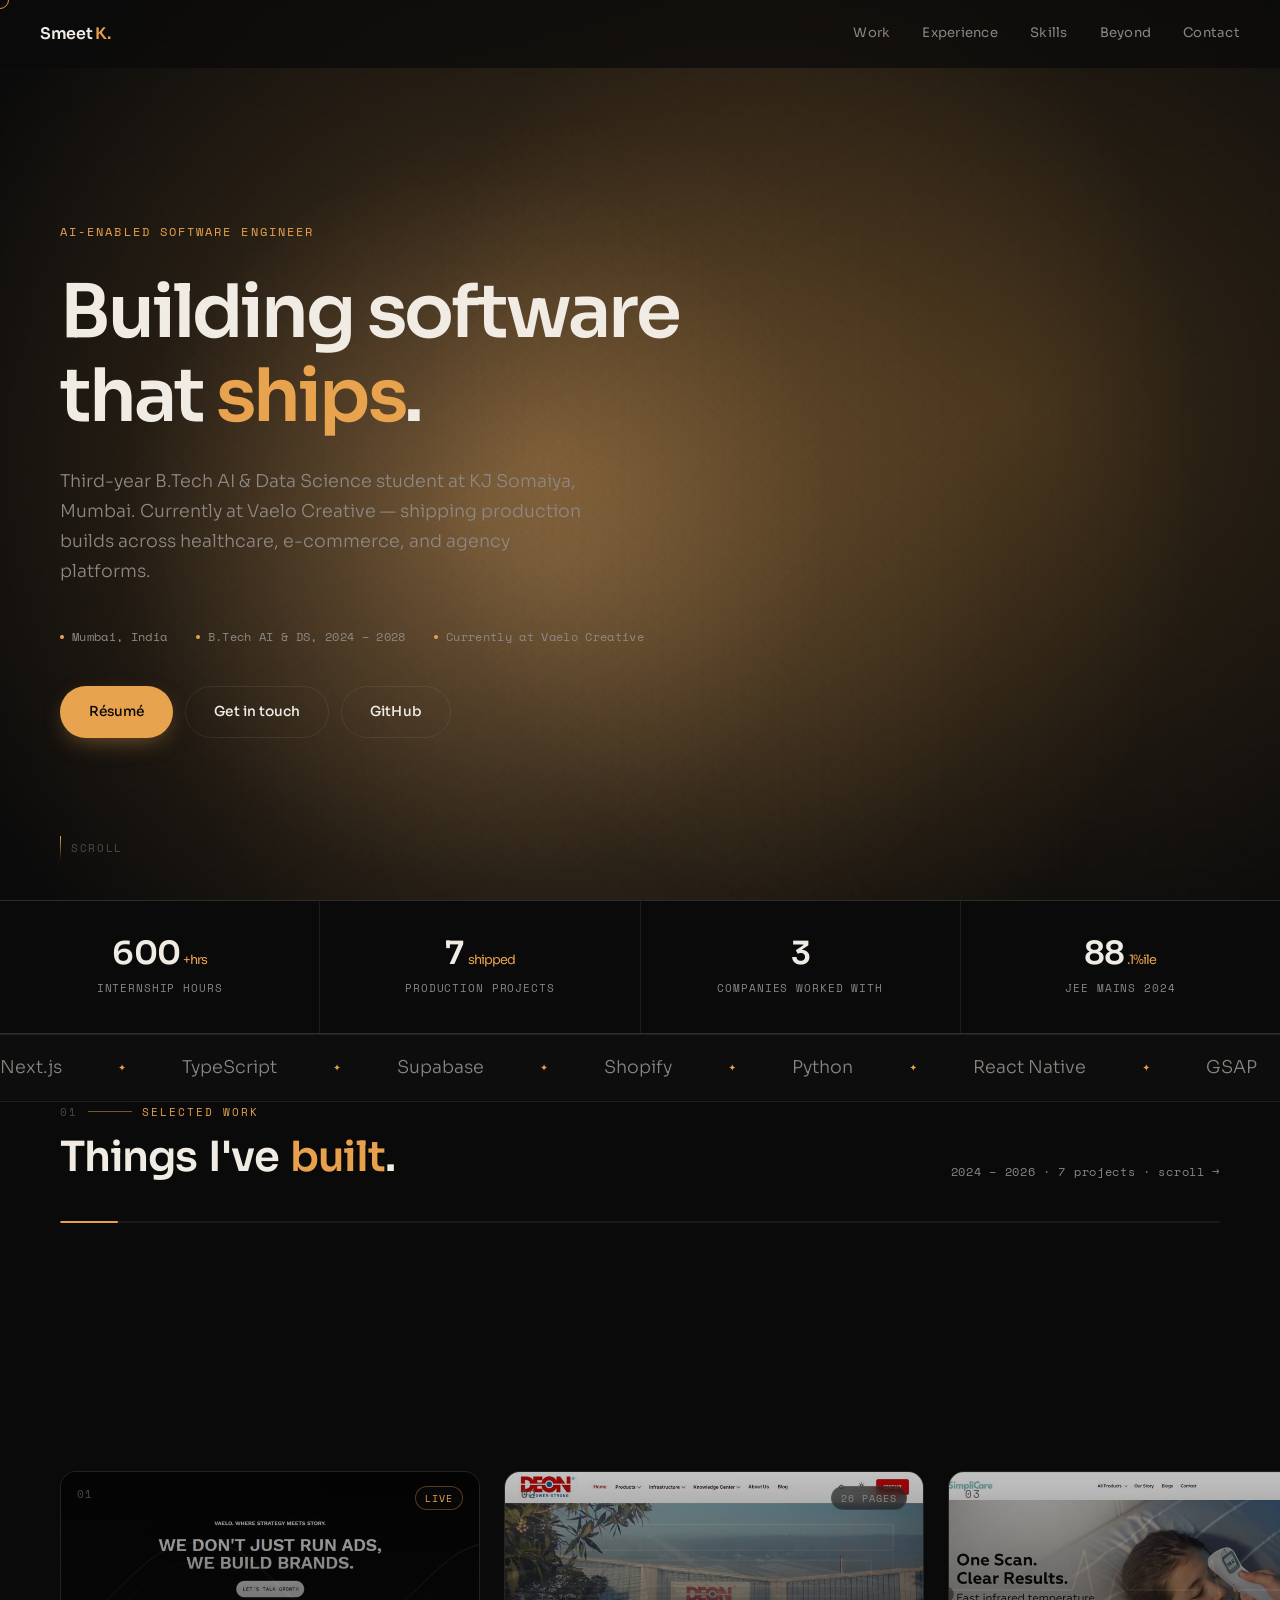
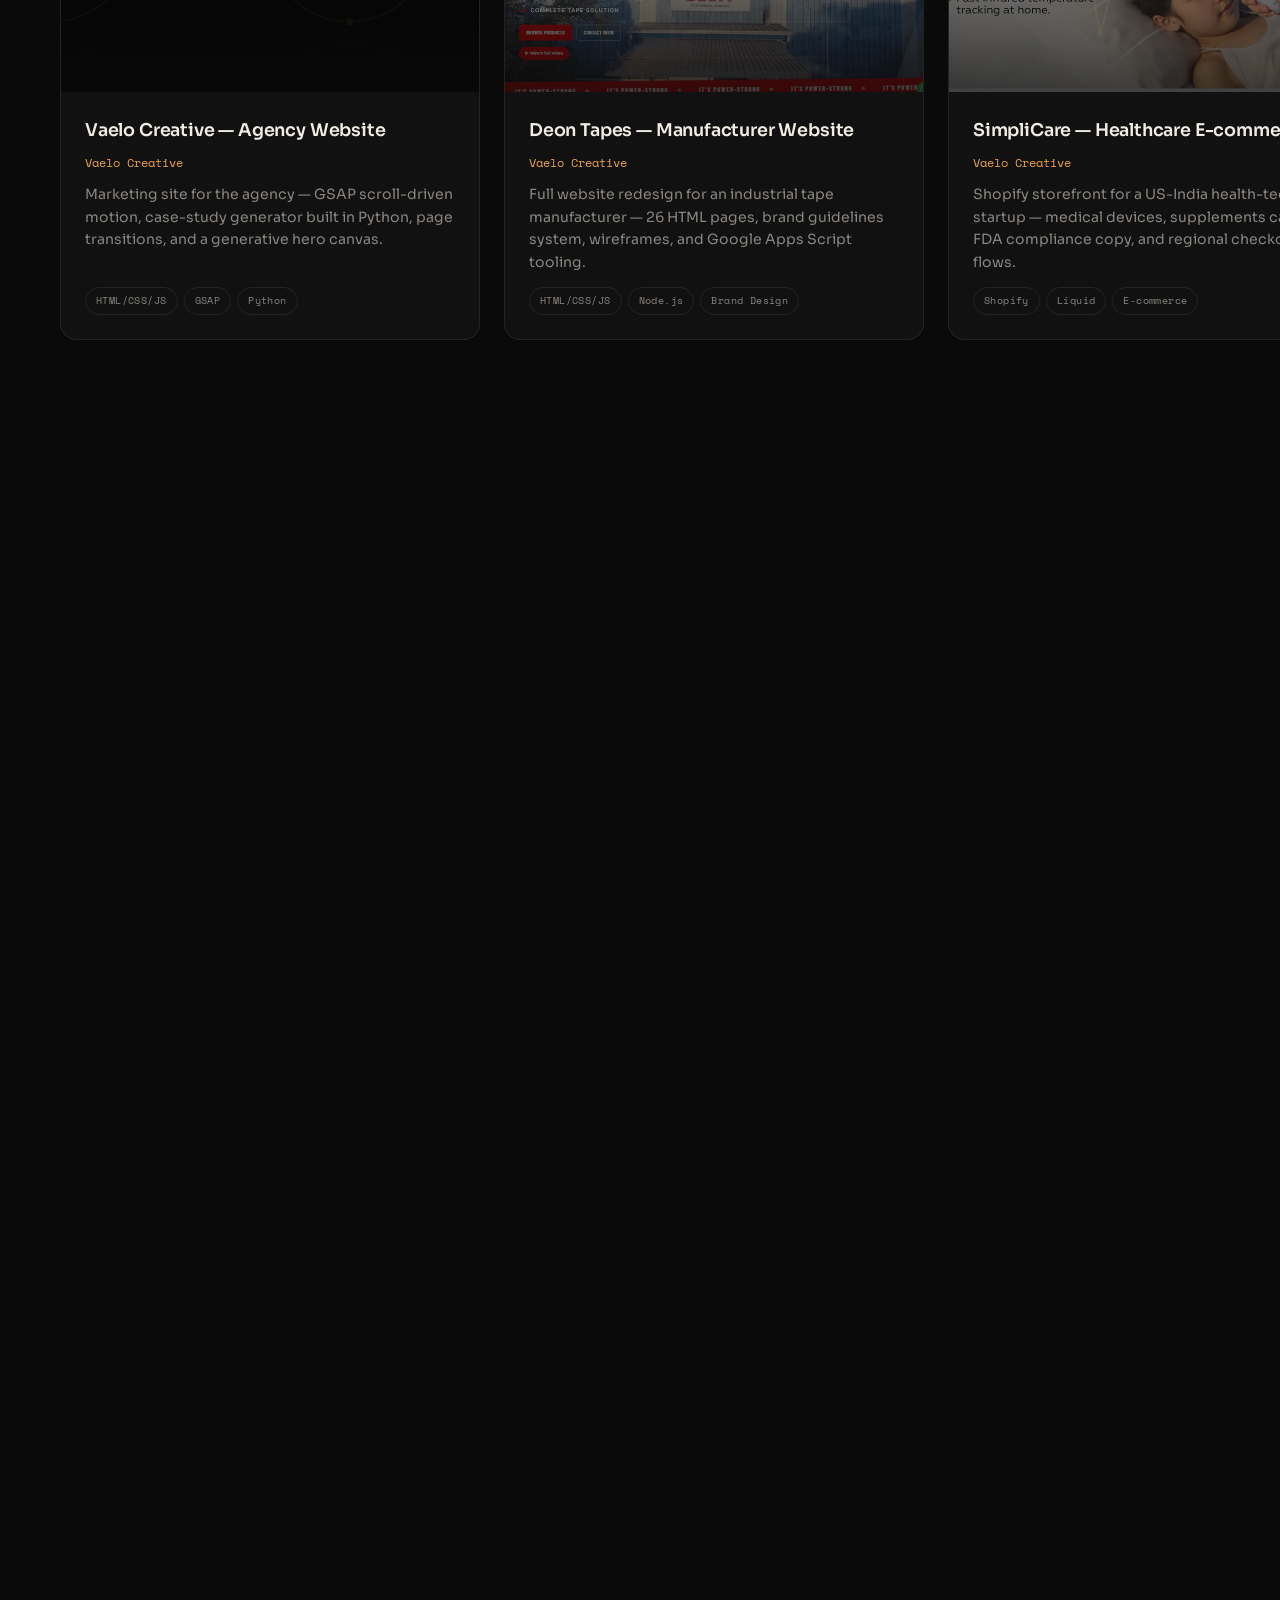
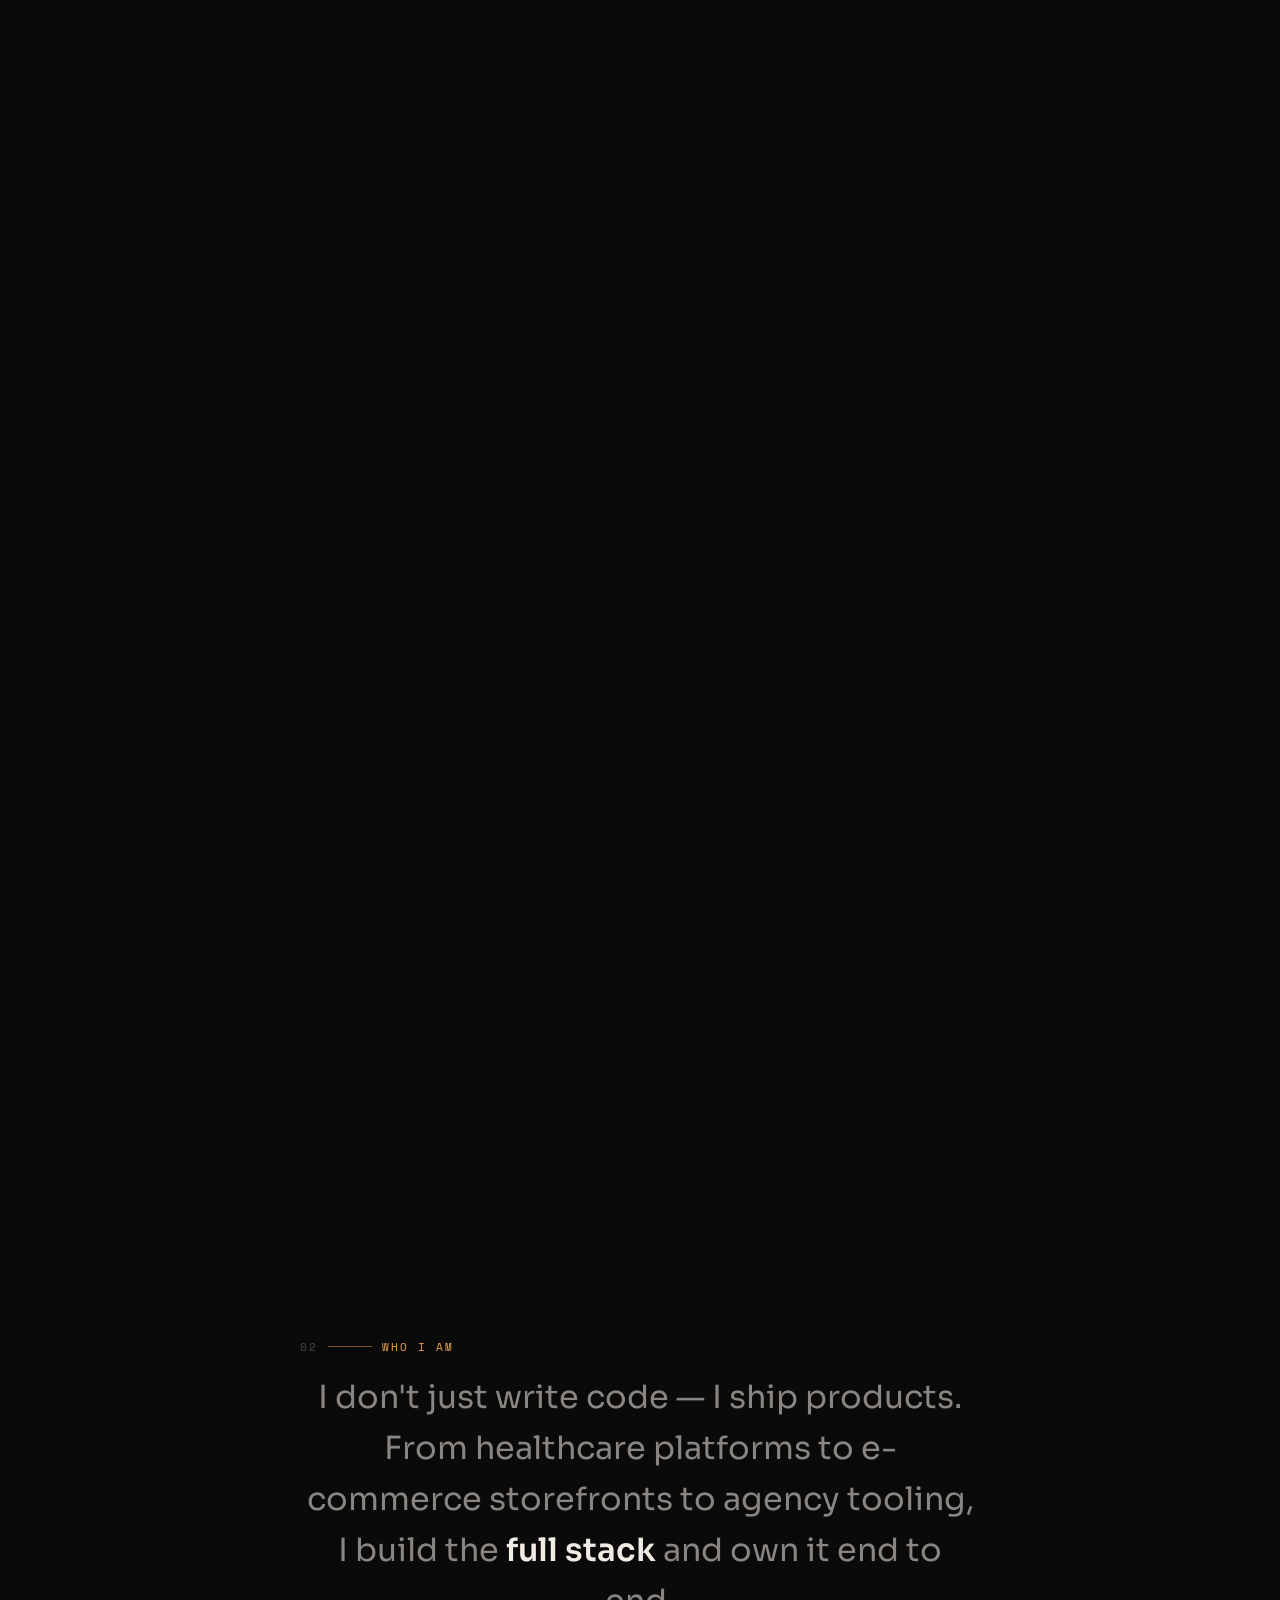
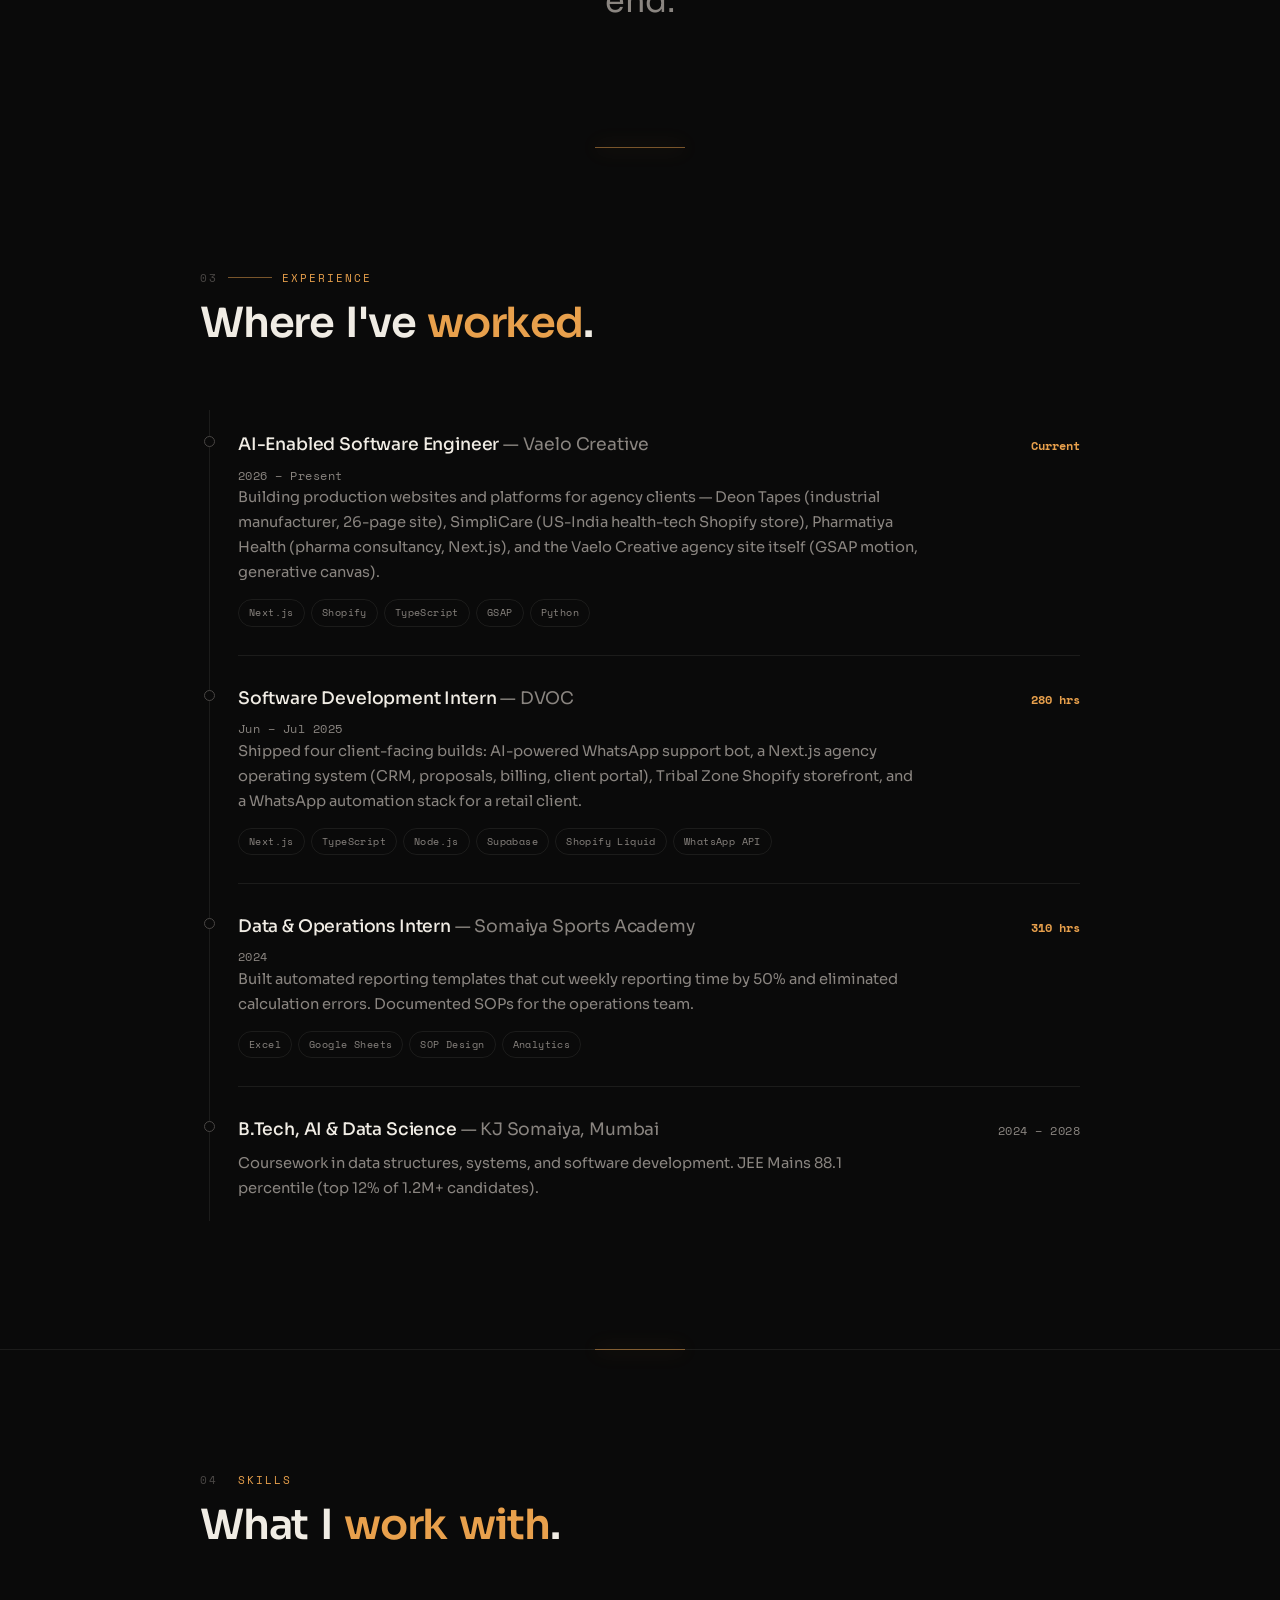
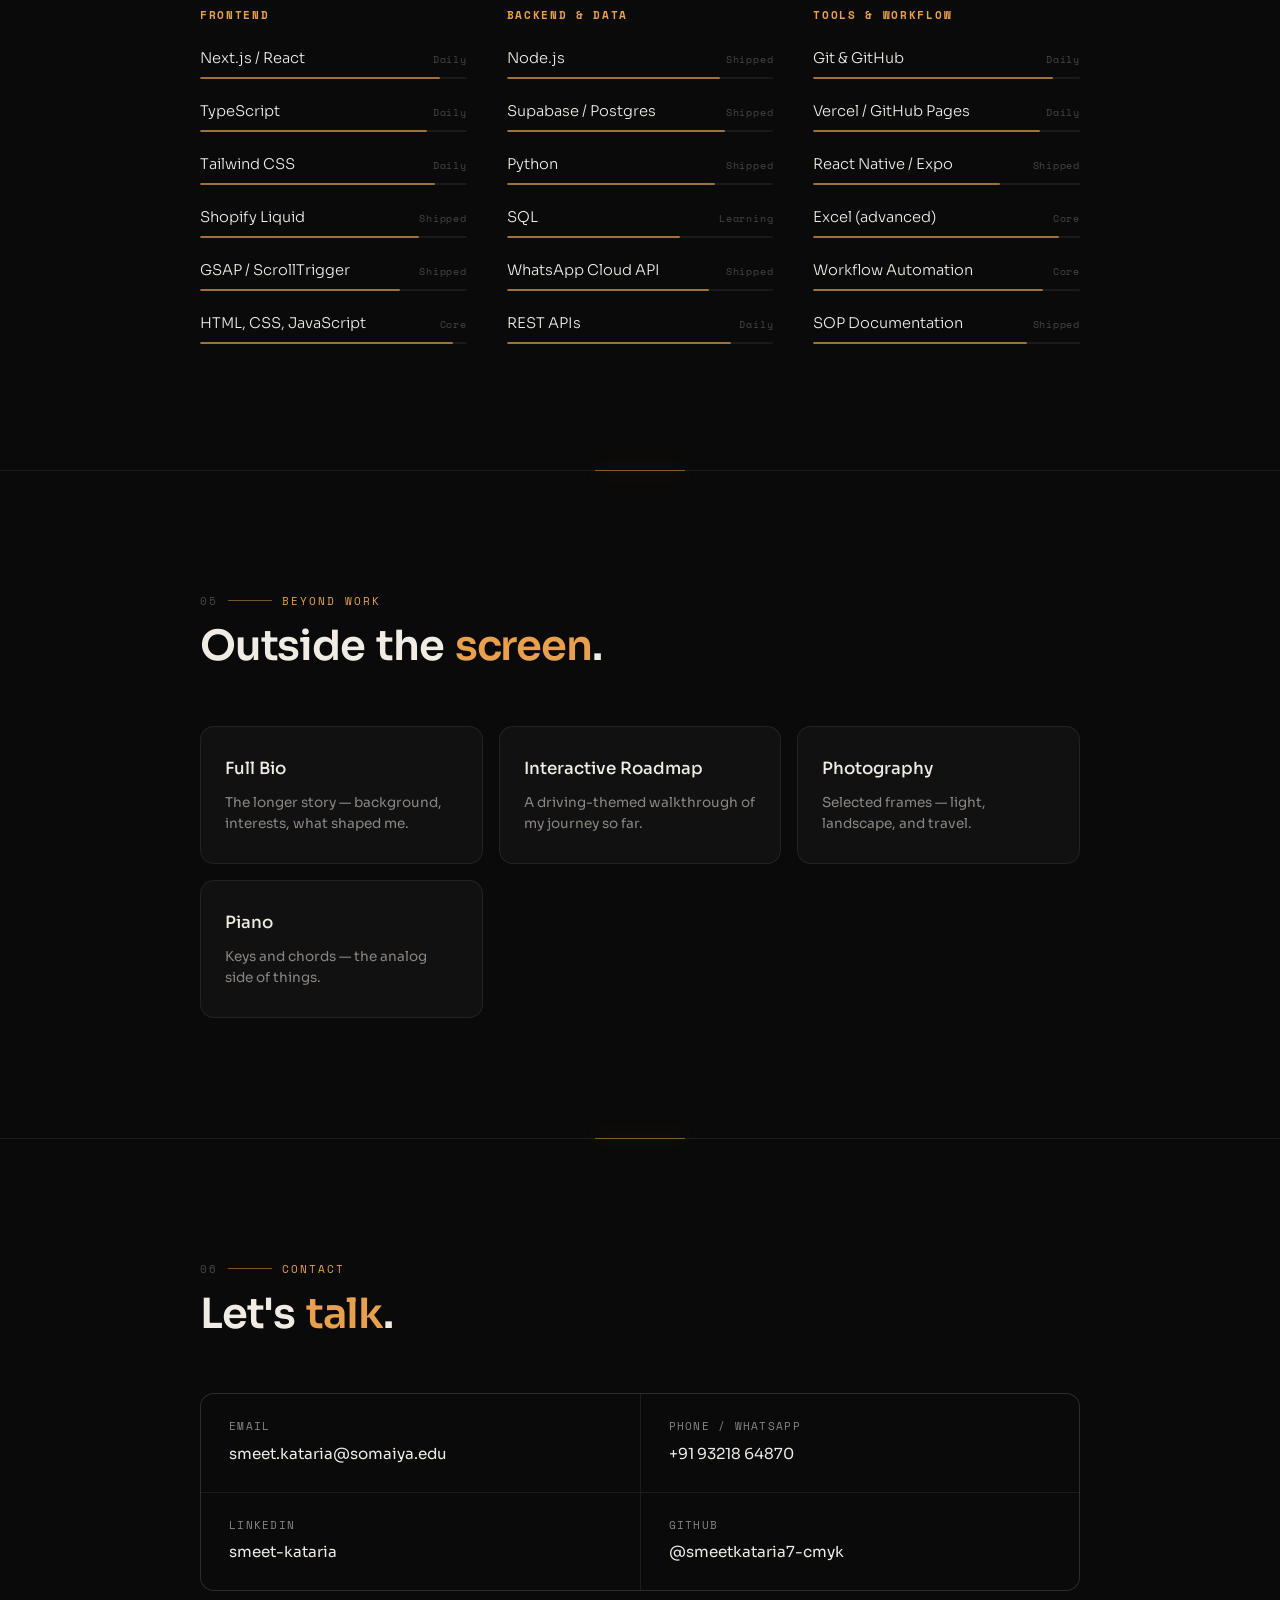
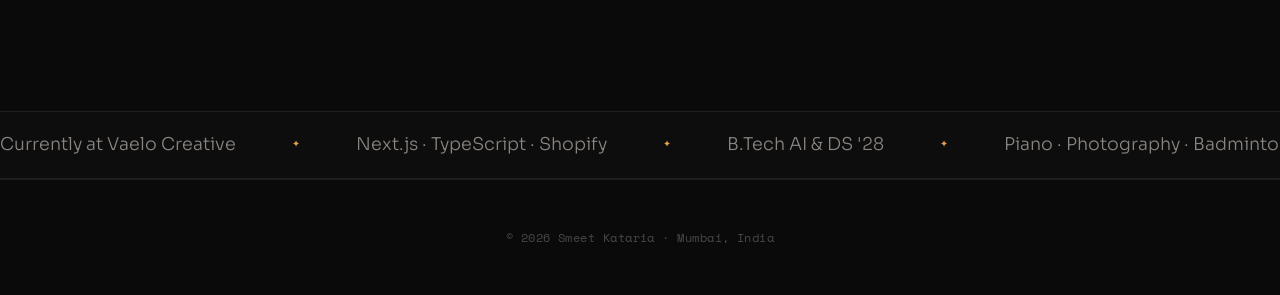
==== index.html @ 96d13332 "Shoot the live sites for the work rail, and fix the sticky pin and image loader Captures the five pr" ====
<!DOCTYPE html>
<html lang="en">
<head>
<meta charset="UTF-8">
<meta name="viewport" content="width=device-width, initial-scale=1.0">
<title>Smeet Kataria — AI-Enabled Software Engineer</title>
<meta name="description" content="Smeet Kataria — AI-Enabled Software Engineer at Vaelo Creative. Building production software across healthcare, e-commerce, and agency platforms.">
<meta name="theme-color" content="#0a0a0a">
<link rel="icon" type="image/svg+xml" href="data:image/svg+xml,<svg xmlns='http://www.w3.org/2000/svg' viewBox='0 0 100 100'><rect width='100' height='100' rx='20' fill='%230a0a0a'/><text x='50' y='66' font-size='52' font-family='system-ui' font-weight='600' fill='%23e8a04c' text-anchor='middle'>SK</text></svg>">
<link rel="preconnect" href="https://fonts.googleapis.com">
<link rel="preconnect" href="https://fonts.gstatic.com" crossorigin>
<link href="https://fonts.googleapis.com/css2?family=Sora:wght@300;400;500;600;700&family=Space+Mono:wght@400;700&display=swap" rel="stylesheet">
<style>
*,*::before,*::after{margin:0;padding:0;box-sizing:border-box;-webkit-font-smoothing:antialiased;}
:root{
  --bg:#0a0a0a;
  --surface:#111111;
  --surface-2:#1a1a1a;
  --ink:#f0ece4;
  --ink2:#8a8580;
  --ink3:#4a4745;
  --accent:#e8a04c;
  --accent-hover:#f0b060;
  --accent-glow:rgba(232,160,76,.15);
  --border:rgba(240,236,228,.08);
  --border-hover:rgba(240,236,228,.15);
  --spring:cubic-bezier(.22,.61,.36,1);
  --ease:cubic-bezier(.16,1,.3,1);
  --font:'Sora',system-ui,-apple-system,sans-serif;
  --mono:'Space Mono',monospace;
}
html{scroll-behavior:auto;}
/* overflow-x must be `clip`, never `hidden`: `hidden` forces overflow-y to
   `auto`, which makes body a scroll container and silently breaks the
   position:sticky pin the work rail depends on. `clip` trims the same
   overflow without creating that container. */
body{font-family:var(--font);color:var(--ink);background:var(--bg);font-weight:400;line-height:1.7;overflow-x:clip;}
::selection{background:rgba(232,160,76,.25);color:var(--ink);}

/* ── CURTAIN ── */
.curtain{position:fixed;inset:0;z-index:9999;background:var(--bg);display:flex;flex-direction:column;align-items:center;justify-content:center;gap:20px;transition:clip-path .7s var(--spring);}
.curtain.up{clip-path:inset(0 0 100% 0);}
.curtain-name{font-size:clamp(28px,6vw,56px);font-weight:600;letter-spacing:-.03em;color:var(--ink);}
.curtain-name span{color:var(--accent);}
.curtain-bar{width:200px;height:2px;background:var(--surface-2);border-radius:2px;overflow:hidden;position:relative;}
.curtain-bar i{position:absolute;left:0;top:0;height:100%;width:0;background:var(--accent);border-radius:2px;transition:width .1s linear;}
.curtain-num{font-family:var(--mono);font-size:12px;color:var(--ink2);letter-spacing:.1em;}

/* ── CURSOR ── */
.cursor{position:fixed;top:0;left:0;width:18px;height:18px;border:1.5px solid var(--accent);border-radius:50%;pointer-events:none;z-index:9000;transform:translate(-50%,-50%);transition:width .3s var(--spring),height .3s var(--spring),border-color .3s,background .3s;mix-blend-mode:difference;}
.cursor.big{width:52px;height:52px;background:rgba(232,160,76,.08);border-color:var(--accent-hover);}
@media(hover:none){.cursor{display:none;}}

/* ── GLOW ORB ── */
.orb{position:fixed;top:50%;left:50%;width:600px;height:600px;pointer-events:none;z-index:0;transform:translate(-50%,-50%);opacity:.4;}
.orb canvas{width:100%;height:100%;}

/* ── PROGRESS ── */
.progress{position:fixed;top:0;left:0;height:2px;background:var(--accent);z-index:8000;transform-origin:left;transform:scaleX(0);box-shadow:0 0 12px rgba(232,160,76,.5);pointer-events:none;}

/* ── NAV ── */
nav{position:fixed;top:0;left:0;right:0;z-index:7000;padding:20px 40px;display:flex;justify-content:space-between;align-items:center;background:rgba(10,10,10,.7);backdrop-filter:blur(20px);-webkit-backdrop-filter:blur(20px);border-bottom:1px solid transparent;transition:border-color .4s,padding .4s;}
body.scrolled nav{border-bottom-color:var(--border);padding:14px 40px;}
.nav-logo{font-weight:600;font-size:1rem;color:var(--ink);text-decoration:none;letter-spacing:-.02em;}
.nav-logo span{color:var(--accent);}
.nav-links{display:flex;gap:32px;}
.nav-links a{font-size:.82rem;color:var(--ink2);text-decoration:none;letter-spacing:.02em;transition:color .3s;position:relative;}
.nav-links a::after{content:'';position:absolute;left:0;right:0;bottom:-4px;height:1px;background:var(--accent);transform:scaleX(0);transition:transform .4s var(--spring);}
.nav-links a:hover,.nav-links a.active{color:var(--ink);}
.nav-links a:hover::after,.nav-links a.active::after{transform:scaleX(1);}
.burger{display:none;background:none;border:none;cursor:pointer;width:28px;height:20px;position:relative;}
.burger i{display:block;position:absolute;left:0;width:100%;height:1.5px;background:var(--ink);transition:all .3s var(--spring);}
.burger i:nth-child(1){top:0;}
.burger i:nth-child(2){top:9px;}
.burger i:nth-child(3){top:18px;}
body.menu .burger i:nth-child(1){top:9px;transform:rotate(45deg);}
body.menu .burger i:nth-child(2){opacity:0;}
body.menu .burger i:nth-child(3){top:9px;transform:rotate(-45deg);}
.mobile-menu{position:fixed;inset:0;z-index:6999;background:var(--bg);display:flex;flex-direction:column;align-items:center;justify-content:center;gap:32px;transform:translateY(-100%);transition:transform .5s var(--spring);pointer-events:none;}
body.menu .mobile-menu{transform:translateY(0);pointer-events:auto;}
.mobile-menu a{font-size:1.4rem;color:var(--ink);text-decoration:none;font-weight:500;}
@media(max-width:768px){
  .nav-links{display:none;}
  .burger{display:block;}
}

/* ── HERO ── */
.hero{min-height:100vh;display:flex;flex-direction:column;justify-content:center;padding:140px 60px 80px;position:relative;overflow:hidden;}
.hero-bg{position:absolute;inset:0;z-index:0;}
.hero-bg canvas{width:100%;height:100%;}
.hero-content{position:relative;z-index:2;max-width:900px;}
.hero-eyebrow{font-family:var(--mono);font-size:.72rem;color:var(--accent);letter-spacing:.18em;text-transform:uppercase;margin-bottom:28px;}
.hero h1{font-size:clamp(2.6rem,6.5vw,4.6rem);font-weight:600;line-height:1.05;letter-spacing:-.04em;margin-bottom:28px;}
.mask{display:block;overflow:hidden;line-height:1.15;}
.mask > i{display:block;font-style:normal;transform:translateY(108%);transition:transform 1s var(--spring);}
body.lit .mask > i{transform:none;}
.mask:nth-of-type(2) > i{transition-delay:.1s;}
.mask:nth-of-type(3) > i{transition-delay:.2s;}
.hero h1 em{font-style:normal;color:var(--accent);}
.hero-sub{font-size:1.1rem;color:var(--ink2);max-width:540px;margin-bottom:40px;font-weight:300;line-height:1.7;opacity:0;transform:translateY(20px);transition:all .8s var(--spring) .5s;}
body.lit .hero-sub{opacity:1;transform:none;}
.hero-meta{display:flex;flex-wrap:wrap;gap:12px 28px;font-family:var(--mono);font-size:.72rem;color:var(--ink2);letter-spacing:.03em;margin-bottom:40px;opacity:0;transform:translateY(20px);transition:all .8s var(--spring) .6s;}
body.lit .hero-meta{opacity:1;transform:none;}
.hero-meta span{display:inline-flex;align-items:center;gap:8px;}
.hero-meta span::before{content:'';width:4px;height:4px;border-radius:50%;background:var(--accent);}
.cta-row{display:flex;flex-wrap:wrap;gap:12px;opacity:0;transform:translateY(20px);transition:all .8s var(--spring) .7s;}
body.lit .cta-row{opacity:1;transform:none;}
.btn{display:inline-flex;align-items:center;gap:8px;padding:13px 28px;font-size:.86rem;font-weight:500;text-decoration:none;border-radius:100px;transition:all .4s var(--spring);border:1px solid transparent;letter-spacing:.005em;font-family:var(--font);}
.btn-primary{background:var(--accent);color:var(--bg);box-shadow:0 8px 24px -8px rgba(232,160,76,.5);}
.btn-primary:hover{background:var(--accent-hover);transform:translateY(-2px);box-shadow:0 12px 32px -8px rgba(232,160,76,.6);}
.btn-ghost{background:transparent;color:var(--ink);border-color:var(--border);}
.btn-ghost:hover{border-color:var(--border-hover);background:rgba(255,255,255,.03);transform:translateY(-2px);}
.scroll-cue{position:absolute;bottom:40px;left:60px;font-family:var(--mono);font-size:.7rem;color:var(--ink3);letter-spacing:.15em;text-transform:uppercase;display:flex;align-items:center;gap:10px;opacity:0;transition:opacity .8s .9s;}
body.lit .scroll-cue{opacity:1;}
.scroll-cue i{display:block;width:1px;height:24px;background:linear-gradient(180deg,var(--accent),transparent);animation:scrollPulse 1.6s ease-in-out infinite;}
@keyframes scrollPulse{0%,100%{opacity:.3;transform:scaleY(.6);}50%{opacity:1;transform:scaleY(1);}}
@media(max-width:768px){
  .hero{padding:120px 24px 60px;}
  .scroll-cue{left:24px;}
}

/* ── STRIP ── */
.strip{display:grid;grid-template-columns:repeat(4,1fr);gap:1px;background:var(--border);border-top:1px solid var(--border);border-bottom:1px solid var(--border);}
.strip > div{background:var(--bg);padding:36px 32px;text-align:center;}
.strip .n{font-size:2rem;font-weight:600;letter-spacing:-.03em;line-height:1;}
.strip .n em{font-style:normal;color:var(--accent);font-size:.8rem;font-weight:400;margin-left:3px;}
.strip .l{font-family:var(--mono);font-size:.68rem;color:var(--ink2);margin-top:10px;letter-spacing:.08em;text-transform:uppercase;}
@media(max-width:600px){.strip{grid-template-columns:repeat(2,1fr);}}

/* ── SECTION ── */
.sec{padding:120px 60px;position:relative;}
.sec-label{font-family:var(--mono);font-size:.7rem;color:var(--accent);letter-spacing:.18em;text-transform:uppercase;margin-bottom:14px;}
.sec-title{font-size:clamp(1.8rem,3.5vw,2.6rem);font-weight:600;letter-spacing:-.03em;margin-bottom:56px;line-height:1.1;}
.sec-title em{font-style:normal;color:var(--accent);}
@media(max-width:768px){.sec{padding:80px 24px;}}

/* ── MARQUEE ── */
.marquee{overflow:hidden;border-top:1px solid var(--border);border-bottom:1px solid var(--border);padding:18px 0;background:rgba(255,255,255,.01);}
.marquee-track{display:flex;gap:56px;white-space:nowrap;animation:marquee 30s linear infinite;font-size:1.1rem;color:var(--ink2);font-weight:300;}
.marquee-track span{display:inline-flex;align-items:center;gap:56px;flex-shrink:0;}
.marquee-track span::after{content:'✦';color:var(--accent);font-size:.6rem;}
@keyframes marquee{from{transform:translateX(0);}to{transform:translateX(-50%);}}
.marquee:hover .marquee-track{animation-play-state:paused;}

/* ── WORK RAIL ── */
.rail-head{display:flex;justify-content:space-between;align-items:flex-end;flex-wrap:wrap;gap:20px;padding:0 60px;margin-bottom:40px;}
.rail-head .lab{font-family:var(--mono);font-size:.72rem;color:var(--ink2);letter-spacing:.06em;}
.rail-head .lab a{color:var(--accent);text-decoration:none;}
.prog{height:2px;background:var(--surface-2);margin:0 60px 32px;border-radius:2px;overflow:hidden;}
.prog i{display:block;height:100%;width:5%;background:var(--accent);border-radius:2px;transition:width .15s;}
.rail-wrap{position:relative;}
.rail-stick{position:sticky;top:0;height:100vh;display:flex;align-items:center;overflow:hidden;}
.rail{display:flex;gap:24px;padding:0 60px;will-change:transform;}
.card{flex:0 0 420px;background:var(--surface);border:1px solid var(--border);border-radius:16px;overflow:hidden;text-decoration:none;color:inherit;transition:border-color .4s,transform .4s var(--spring);display:flex;flex-direction:column;}
.card:hover{border-color:var(--border-hover);transform:translateY(-4px);}
.card-img{height:220px;background:var(--surface-2);position:relative;overflow:hidden;display:flex;align-items:center;justify-content:center;}
.card-img .placeholder{font-family:var(--mono);font-size:.8rem;color:var(--ink3);letter-spacing:.1em;}
.card-body{padding:24px;flex:1;display:flex;flex-direction:column;}
.card-body h3{font-size:1.1rem;font-weight:600;margin-bottom:6px;letter-spacing:-.01em;}
.card-body .card-org{font-size:.78rem;color:var(--accent);font-family:var(--mono);margin-bottom:10px;}
.card-body p{font-size:.88rem;color:var(--ink2);line-height:1.6;flex:1;}
.card-tags{display:flex;flex-wrap:wrap;gap:6px;margin-top:14px;}
.tag{font-family:var(--mono);font-size:.64rem;padding:4px 10px;border:1px solid var(--border);border-radius:100px;color:var(--ink2);letter-spacing:.04em;transition:all .3s;}
.tag:hover{border-color:var(--accent);color:var(--accent);}
.tag.ongoing{border-color:rgba(232,160,76,.3);color:var(--accent);background:rgba(232,160,76,.06);}
@media(max-width:900px){
  .rail-stick{position:relative;height:auto;overflow-x:auto;-webkit-overflow-scrolling:touch;padding:20px 0;}
  .rail{padding:0 24px;}
  .card{flex:0 0 320px;}
  .rail-head,.prog{padding-left:24px;padding-right:24px;margin-left:0;margin-right:0;}
  .rail-wrap{height:auto!important;}
}

/* ── EXPERIENCE ── */
.entry{padding:28px 0;border-bottom:1px solid var(--border);transition:padding-left .4s var(--spring);}
.entry:last-child{border-bottom:none;}
.entry:hover{padding-left:10px;}
.entry-head{display:flex;justify-content:space-between;align-items:baseline;flex-wrap:wrap;gap:8px;margin-bottom:6px;}
.entry-title{font-size:1.08rem;font-weight:500;letter-spacing:-.01em;}
.entry-org{color:var(--ink2);font-weight:400;}
.entry-date{font-family:var(--mono);font-size:.72rem;color:var(--ink2);letter-spacing:.04em;}
.entry-hours{font-family:var(--mono);font-size:.72rem;color:var(--accent);font-weight:700;}
.entry-body{font-size:.92rem;color:var(--ink2);max-width:680px;line-height:1.7;}
.entry-tags{display:flex;flex-wrap:wrap;gap:6px;margin-top:14px;}

/* ── SKILLS ── */
.skills-grid{display:grid;grid-template-columns:repeat(auto-fit,minmax(200px,1fr));gap:40px;}
.skill-group h4{font-family:var(--mono);font-size:.7rem;color:var(--accent);margin-bottom:16px;letter-spacing:.15em;text-transform:uppercase;}
.skill-group ul{list-style:none;display:flex;flex-direction:column;gap:8px;}
.skill-group li{font-size:.92rem;color:var(--ink);font-weight:300;transition:color .3s,transform .3s var(--spring);padding:4px 0;}
.skill-group li:hover{color:var(--accent);transform:translateX(6px);}

/* ── BEYOND ── */
.beyond-grid{display:grid;grid-template-columns:repeat(auto-fit,minmax(240px,1fr));gap:16px;}
.beyond-card{padding:28px 24px;border:1px solid var(--border);border-radius:14px;background:var(--surface);text-decoration:none;color:inherit;transition:all .4s var(--spring);position:relative;overflow:hidden;}
.beyond-card::before{content:'';position:absolute;inset:0;background:radial-gradient(400px circle at var(--mx,50%) var(--my,0%),var(--accent-glow),transparent 50%);opacity:0;transition:opacity .4s;pointer-events:none;}
.beyond-card:hover{border-color:var(--border-hover);transform:translateY(-4px);box-shadow:0 20px 40px -16px rgba(0,0,0,.5);}
.beyond-card:hover::before{opacity:1;}
.beyond-card h4{font-size:1.05rem;font-weight:500;margin-bottom:8px;}
.beyond-card p{font-size:.85rem;color:var(--ink2);line-height:1.6;}

/* ── CONTACT ── */
.contact-grid{display:grid;grid-template-columns:repeat(2,1fr);gap:1px;background:var(--border);border:1px solid var(--border);border-radius:14px;overflow:hidden;}
@media(max-width:600px){.contact-grid{grid-template-columns:1fr;}}
.contact-grid a{background:var(--bg);padding:24px 28px;text-decoration:none;display:block;transition:background .4s;position:relative;}
.contact-grid a::after{content:'→';position:absolute;right:24px;top:50%;transform:translateY(-50%) translateX(-8px);opacity:0;color:var(--accent);transition:all .4s var(--spring);}
.contact-grid a:hover{background:var(--surface);}
.contact-grid a:hover::after{opacity:1;transform:translateY(-50%) translateX(0);}
.contact-l{font-family:var(--mono);font-size:.66rem;color:var(--ink2);margin-bottom:4px;letter-spacing:.12em;text-transform:uppercase;}
.contact-v{font-size:.95rem;color:var(--ink);font-weight:400;}

/* ── FOOTER ── */
footer{padding:48px 60px;text-align:center;font-family:var(--mono);font-size:.72rem;color:var(--ink3);border-top:1px solid var(--border);letter-spacing:.04em;}
@media(max-width:768px){footer{padding:40px 24px;}}

/* ── REVEAL ── */
[data-rev]{opacity:0;transform:translateY(28px);transition:opacity .9s var(--ease),transform .9s var(--spring);}
[data-rev].in{opacity:1;transform:none;}
[data-rev][data-stagger] > *{opacity:0;transform:translateY(22px);transition:opacity .7s var(--ease),transform .7s var(--spring);}
[data-rev][data-stagger] > *.in{opacity:1;transform:none;}

/* ── STATEMENT ── */
.statement{text-align:center;max-width:800px;margin:0 auto;}
.statement h2{font-size:clamp(1.4rem,2.8vw,2rem);font-weight:400;line-height:1.6;color:var(--ink2);}
.statement h2 .em{color:var(--ink);font-weight:600;}
.statement .w{transition:color .5s,opacity .5s;opacity:.35;}
.statement .w.on{opacity:1;color:var(--ink);}

/* ── SCROLLBAR ── */
::-webkit-scrollbar{width:8px;}
::-webkit-scrollbar-track{background:var(--bg);}
::-webkit-scrollbar-thumb{background:rgba(232,160,76,.25);border-radius:100px;border:2px solid var(--bg);}
::-webkit-scrollbar-thumb:hover{background:rgba(232,160,76,.45);}

/* ── REDUCED MOTION ── */
@media(prefers-reduced-motion:reduce){
  *{transition-duration:.01ms!important;animation-duration:.01ms!important;animation-iteration-count:1!important;}
  .curtain{display:none;}
  [data-rev]{opacity:1!important;transform:none!important;}
  .mask > i{transform:none!important;}
}

/* ── CONTAINER ── */
.container{max-width:880px;margin:0 auto;}

/* ── GRAIN ── */
.grain{position:fixed;inset:0;pointer-events:none;z-index:5000;opacity:.22;mix-blend-mode:overlay;
  background-image:url("data:image/svg+xml,%3Csvg xmlns='http://www.w3.org/2000/svg' width='200' height='200'%3E%3Cfilter id='n'%3E%3CfeTurbulence baseFrequency='.85' numOctaves='3' type='fractalNoise'/%3E%3CfeColorMatrix type='saturate' values='0'/%3E%3C/filter%3E%3Crect width='200' height='200' filter='url(%23n)' opacity='.55'/%3E%3C/svg%3E");}

/* ── CARD ARTWORK ──
   A screenshot sits on top of the generated artwork when one exists. If the
   file is missing the img removes itself and the SVG below is what shows, so
   the rail never has a broken tile. */
.card-img{background:linear-gradient(160deg,var(--surface-2),var(--surface));}
.card-shot{position:absolute;inset:0;width:100%;height:100%;object-fit:cover;object-position:top center;
  z-index:1;opacity:0;transition:opacity .7s var(--ease),transform .8s var(--ease);}
.card-shot.ready{opacity:.88;}
.card:hover .card-shot.ready{opacity:1;transform:scale(1.05);}
.card-img::after{content:'';position:absolute;inset:0;z-index:1;pointer-events:none;
  background:linear-gradient(180deg,rgba(10,10,10,.15),rgba(10,10,10,.75));opacity:0;transition:opacity .5s;}
.card-img.has-shot::after{opacity:1;}
.card-art{position:absolute;inset:0;width:100%;height:100%;}
.card-art *{vector-effect:non-scaling-stroke;}
.card:hover .card-art{transform:scale(1.04);}
.card-art{transition:transform .8s var(--ease);}
.card-index{position:absolute;top:14px;left:16px;font-family:var(--mono);font-size:.66rem;color:var(--ink3);letter-spacing:.12em;z-index:2;}
.card-live{position:absolute;top:14px;right:16px;font-family:var(--mono);font-size:.6rem;letter-spacing:.1em;text-transform:uppercase;
  padding:3px 9px;border-radius:100px;border:1px solid var(--border);color:var(--ink2);background:rgba(10,10,10,.6);backdrop-filter:blur(6px);z-index:2;}
.card-live.on{color:var(--accent);border-color:rgba(232,160,76,.35);}
.draw{stroke-dasharray:var(--len,1000);stroke-dashoffset:var(--len,1000);transition:stroke-dashoffset 1.6s var(--ease);}
.card.seen .draw{stroke-dashoffset:0;}
.pop{opacity:0;transform:scale(.4);transform-origin:center;transition:opacity .6s var(--ease),transform .6s var(--spring);transition-delay:calc(var(--d,0)*60ms);}
.card.seen .pop{opacity:1;transform:scale(1);}

/* card 3D tilt */
.card{transform-style:preserve-3d;will-change:transform;}

/* ── TIMELINE ── */
.timeline{position:relative;padding-left:38px;}
.timeline::before{content:'';position:absolute;left:9px;top:8px;bottom:8px;width:1px;background:var(--border);}
.timeline-fill{position:absolute;left:9px;top:8px;width:1px;background:linear-gradient(180deg,var(--accent),rgba(232,160,76,.2));height:0;transition:height .2s linear;}
.entry{position:relative;}
.entry::before{content:'';position:absolute;left:-34px;top:34px;width:11px;height:11px;border-radius:50%;
  background:var(--bg);border:1.5px solid var(--ink3);transition:all .5s var(--spring);z-index:1;}
.entry.lit::before{border-color:var(--accent);background:var(--accent);box-shadow:0 0 0 5px rgba(232,160,76,.12);}
.entry:hover{padding-left:10px;}
@media(max-width:600px){.timeline{padding-left:26px;}.timeline::before,.timeline-fill{left:5px;}.entry::before{left:-26px;width:9px;height:9px;}}

/* ── SKILL METERS ── */
.skill-group li{display:flex;flex-direction:column;gap:6px;padding:6px 0;}
.skill-group li:hover{transform:none;color:var(--ink);}
.skill-row{display:flex;justify-content:space-between;align-items:baseline;gap:10px;}
.skill-name{transition:color .3s;}
.skill-group li:hover .skill-name{color:var(--accent);}
.skill-lvl{font-family:var(--mono);font-size:.6rem;color:var(--ink3);letter-spacing:.08em;}
.meter{height:2px;background:var(--surface-2);border-radius:2px;overflow:hidden;}
.meter i{display:block;height:100%;width:0;background:var(--accent);border-radius:2px;
  transition:width 1.1s var(--ease);transition-delay:calc(var(--d,0)*70ms);opacity:.65;}
.skill-group li:hover .meter i{opacity:1;}

/* ── BACK TO TOP ── */
.totop{position:fixed;right:28px;bottom:28px;z-index:6000;width:46px;height:46px;border-radius:50%;
  background:rgba(17,17,17,.85);backdrop-filter:blur(12px);border:1px solid var(--border);color:var(--ink2);
  display:flex;align-items:center;justify-content:center;cursor:pointer;font-size:1rem;
  opacity:0;transform:translateY(14px) scale(.85);pointer-events:none;transition:all .45s var(--spring);}
.totop.on{opacity:1;transform:none;pointer-events:auto;}
.totop:hover{color:var(--accent);border-color:rgba(232,160,76,.4);transform:translateY(-2px);}
.totop svg{width:16px;height:16px;}
.totop circle{fill:none;stroke:var(--accent);stroke-width:2;opacity:.9;
  transform:rotate(-90deg);transform-origin:center;transition:stroke-dashoffset .12s linear;}
@media(max-width:600px){.totop{right:16px;bottom:16px;}}

/* ── SWIPE HINT ── */
.swipe-hint{display:none;font-family:var(--mono);font-size:.66rem;color:var(--ink3);letter-spacing:.1em;
  text-transform:uppercase;padding:0 24px 12px;}
@media(max-width:900px){.swipe-hint{display:block;}}

/* ── CURSOR LABEL ── */
.cursor::after{content:attr(data-label);position:absolute;top:50%;left:50%;transform:translate(-50%,-50%);
  font-family:var(--mono);font-size:8px;letter-spacing:.08em;color:var(--bg);text-transform:uppercase;
  opacity:0;transition:opacity .25s;white-space:nowrap;}
.cursor.label{background:var(--accent);border-color:var(--accent);mix-blend-mode:normal;}
.cursor.label::after{opacity:1;}

/* ── SPLIT TITLE ── characters rise per-letter ── */
.split{display:inline-block;overflow:hidden;vertical-align:bottom;}
.split > b{display:inline-block;font-weight:inherit;transform:translateY(110%);
  transition:transform .85s var(--spring);transition-delay:calc(var(--i,0)*28ms);}
.split.on > b{transform:none;}
.split > b.sp{width:.28em;}

/* ── HERO GRID ── faint perspective floor that drifts ── */
.hero-grid{position:absolute;inset:0;z-index:1;pointer-events:none;overflow:hidden;
  mask-image:linear-gradient(180deg,transparent 45%,#000 100%);
  -webkit-mask-image:linear-gradient(180deg,transparent 45%,#000 100%);}
.hero-grid i{position:absolute;left:-50%;right:-50%;bottom:-40%;height:120%;
  background-image:linear-gradient(rgba(232,160,76,.16) 1px,transparent 1px),
                   linear-gradient(90deg,rgba(232,160,76,.16) 1px,transparent 1px);
  background-size:64px 64px;
  transform:perspective(340px) rotateX(68deg);
  transform-origin:bottom center;
  animation:gridDrift 14s linear infinite;}
@keyframes gridDrift{from{background-position:0 0;}to{background-position:0 64px;}}

/* ── PARALLAX ── */
[data-par]{will-change:transform;transform:translateY(var(--py,0));}

/* ── SECTION COUNTER ── */
.sec-label{display:flex;align-items:center;gap:10px;}
.sec-num{font-variant-numeric:tabular-nums;color:var(--ink3);}
.sec-label .bar{flex:0 0 auto;width:0;height:1px;background:var(--accent);opacity:.5;
  transition:width .9s var(--ease) .2s;}
.sec-label.on .bar{width:44px;}

/* ── TAG CASCADE ── */
.card.seen .card-tags .tag{animation:tagIn .5s var(--spring) backwards;}
.card-tags .tag:nth-child(1){animation-delay:.30s;}
.card-tags .tag:nth-child(2){animation-delay:.38s;}
.card-tags .tag:nth-child(3){animation-delay:.46s;}
.card-tags .tag:nth-child(4){animation-delay:.54s;}
@keyframes tagIn{from{opacity:0;transform:translateY(8px) scale(.9);}to{opacity:1;transform:none;}}

/* ── LINK UNDERLINE SWEEP ── */
.contact-grid a .contact-v{position:relative;display:inline-block;}
.contact-grid a .contact-v::after{content:'';position:absolute;left:0;right:0;bottom:-3px;height:1px;
  background:var(--accent);transform:scaleX(0);transform-origin:right;transition:transform .5s var(--spring);}
.contact-grid a:hover .contact-v::after{transform:scaleX(1);transform-origin:left;}

/* ── STAT HOVER ── */
.strip > div{transition:background .4s var(--ease);cursor:default;}
.strip > div:hover{background:var(--surface);}
.strip .n{transition:transform .5s var(--spring);}
.strip > div:hover .n{transform:translateY(-3px);}

/* ── NAV ENTRANCE ── */
.nav-links a{opacity:0;transform:translateY(-8px);transition:opacity .5s var(--ease),transform .5s var(--spring),color .3s;}
body.lit .nav-links a{opacity:1;transform:none;}
.nav-links a:nth-child(1){transition-delay:.5s;}
.nav-links a:nth-child(2){transition-delay:.56s;}
.nav-links a:nth-child(3){transition-delay:.62s;}
.nav-links a:nth-child(4){transition-delay:.68s;}
.nav-links a:nth-child(5){transition-delay:.74s;}

/* ── SECTION EDGE GLOW ── */
.sec::before{content:'';position:absolute;top:-1px;left:50%;transform:translateX(-50%);width:90px;height:1px;
  background:var(--accent);opacity:.5;box-shadow:0 0 20px var(--accent);}
.sec.statement::before{display:none;}
</style>
</head>
<body>

<!-- CURTAIN -->
<div class="curtain" id="curtain">
  <div class="curtain-name">Smeet <span>Kataria</span></div>
  <div class="curtain-bar"><i id="curtainBar"></i></div>
  <div class="curtain-num" id="curtainNum">0</div>
</div>

<!-- CURSOR -->
<div class="cursor" id="cursor" aria-hidden="true"></div>

<!-- PROGRESS -->
<div class="progress" id="progress" aria-hidden="true"></div>

<!-- GRAIN -->
<div class="grain" aria-hidden="true"></div>

<!-- BACK TO TOP -->
<button class="totop" id="totop" aria-label="Back to top">
  <svg viewBox="0 0 40 40" aria-hidden="true" style="position:absolute;width:44px;height:44px;">
    <circle id="totopRing" cx="20" cy="20" r="18" stroke-dasharray="113" stroke-dashoffset="113"/>
  </svg>
  <span style="position:relative;line-height:1;">↑</span>
</button>

<!-- NAV -->
<nav>
  <a class="nav-logo" href="#top">Smeet <span>K.</span></a>
  <div class="nav-links">
    <a href="#work">Work</a>
    <a href="#experience">Experience</a>
    <a href="#skills">Skills</a>
    <a href="#beyond">Beyond</a>
    <a href="#contact">Contact</a>
  </div>
  <button class="burger" aria-label="Menu"><i></i><i></i><i></i></button>
</nav>
<div class="mobile-menu">
  <a href="#work">Work</a>
  <a href="#experience">Experience</a>
  <a href="#skills">Skills</a>
  <a href="#beyond">Beyond</a>
  <a href="#contact">Contact</a>
</div>

<!-- HERO -->
<header class="hero" id="top">
  <div class="hero-bg"><canvas id="heroCanvas" aria-hidden="true"></canvas></div>
  <div class="hero-grid" aria-hidden="true"><i></i></div>
  <div class="hero-content">
    <div class="hero-eyebrow">AI-Enabled Software Engineer</div>
    <h1>
      <span class="mask"><i>Building software</i></span>
      <span class="mask"><i>that <em>ships</em>.</i></span>
    </h1>
    <p class="hero-sub">Third-year B.Tech AI & Data Science student at KJ Somaiya, Mumbai. Currently at Vaelo Creative — shipping production builds across healthcare, e-commerce, and agency platforms.</p>
    <div class="hero-meta">
      <span>Mumbai, India</span>
      <span>B.Tech AI & DS, 2024 – 2028</span>
      <span>Currently at Vaelo Creative</span>
    </div>
    <div class="cta-row">
      <a class="btn btn-primary" href="resume.pdf" target="_blank" rel="noopener">Résumé</a>
      <a class="btn btn-ghost" href="#contact">Get in touch</a>
      <a class="btn btn-ghost" href="https://github.com/smeetkataria7-cmyk" target="_blank" rel="noopener">GitHub</a>
    </div>
  </div>
  <div class="scroll-cue"><i></i> Scroll</div>
</header>

<!-- COUNTERS -->
<div class="strip" data-rev data-stagger>
  <div><div class="n"><span data-count="600">600</span><em>+hrs</em></div><div class="l">Internship hours</div></div>
  <div><div class="n"><span data-count="7">7</span><em> shipped</em></div><div class="l">Production projects</div></div>
  <div><div class="n"><span data-count="3">3</span></div><div class="l">Companies worked with</div></div>
  <div><div class="n"><span data-count="88">88</span><em>.1%ile</em></div><div class="l">JEE Mains 2024</div></div>
</div>

<!-- MARQUEE -->
<div class="marquee" aria-hidden="true">
  <div class="marquee-track">
    <span>Next.js</span><span>TypeScript</span><span>Supabase</span><span>Shopify</span><span>Python</span><span>React Native</span><span>GSAP</span><span>Node.js</span><span>WhatsApp API</span>
    <span>Next.js</span><span>TypeScript</span><span>Supabase</span><span>Shopify</span><span>Python</span><span>React Native</span><span>GSAP</span><span>Node.js</span><span>WhatsApp API</span>
  </div>
</div>

<!-- WORK RAIL -->
<section id="work">
  <div class="rail-head" data-rev data-stagger>
    <div>
      <div class="sec-label">Selected Work</div>
      <div class="sec-title" style="margin-bottom:0;">Things I've <em>built</em>.</div>
    </div>
    <div class="lab">2024 – 2026 · 7 projects · scroll →</div>
  </div>
  <div class="prog"><i id="prog"></i></div>
  <p class="swipe-hint">← Swipe the work sideways</p>
  <div class="rail-wrap" id="railWrap">
    <div class="rail-stick">
      <div class="rail" id="rail">

        <a class="card" href="https://github.com/smeetkataria7-cmyk/VAELO_main" target="_blank" rel="noopener" data-cursor="View repo" data-shot="shots/vaelo.jpg">
          <div class="card-img">
            <span class="card-index">01</span><span class="card-live on">Live</span>
            <svg class="card-art" viewBox="0 0 420 220" fill="none" aria-hidden="true">
              <path class="draw" style="--len:900" d="M-10 150 C 60 150, 70 70, 140 70 S 220 150, 290 150 S 370 70, 440 70" stroke="#e8a04c" stroke-width="1.5" opacity=".85"/>
              <path class="draw" style="--len:900;transition-delay:.15s" d="M-10 170 C 60 170, 70 90, 140 90 S 220 170, 290 170 S 370 90, 440 90" stroke="#e8a04c" stroke-width="1" opacity=".4"/>
              <path class="draw" style="--len:900;transition-delay:.3s" d="M-10 190 C 60 190, 70 110, 140 110 S 220 190, 290 190 S 370 110, 440 110" stroke="#e8a04c" stroke-width="1" opacity=".2"/>
              <circle class="pop" style="--d:4" cx="140" cy="70" r="3.5" fill="#e8a04c"/>
              <circle class="pop" style="--d:5" cx="290" cy="150" r="3.5" fill="#e8a04c"/>
            </svg>
          </div>
          <div class="card-body">
            <h3>Vaelo Creative — Agency Website</h3>
            <div class="card-org">Vaelo Creative</div>
            <p>Marketing site for the agency — GSAP scroll-driven motion, case-study generator built in Python, page transitions, and a generative hero canvas.</p>
            <div class="card-tags"><span class="tag">HTML/CSS/JS</span><span class="tag">GSAP</span><span class="tag">Python</span></div>
          </div>
        </a>

        <a class="card" href="https://github.com/smeetkataria7-cmyk/Deon-Tapes" target="_blank" rel="noopener" data-cursor="View repo" data-shot="shots/deon-tapes.jpg">
          <div class="card-img">
            <span class="card-index">02</span><span class="card-live">26 pages</span>
            <svg class="card-art" viewBox="0 0 420 220" fill="none" aria-hidden="true">
              <g stroke="#e8a04c">
                <rect class="pop" style="--d:0" x="30" y="52" width="360" height="26" rx="2" fill="rgba(232,160,76,.10)" stroke-width="1"/>
                <rect class="pop" style="--d:1" x="52" y="88" width="316" height="26" rx="2" fill="rgba(232,160,76,.16)" stroke-width="1" opacity=".8"/>
                <rect class="pop" style="--d:2" x="74" y="124" width="272" height="26" rx="2" fill="rgba(232,160,76,.10)" stroke-width="1" opacity=".6"/>
                <rect class="pop" style="--d:3" x="96" y="160" width="228" height="26" rx="2" fill="rgba(232,160,76,.06)" stroke-width="1" opacity=".4"/>
              </g>
              <path class="draw" style="--len:200" d="M30 52 L30 186" stroke="#e8a04c" stroke-width="1" opacity=".5"/>
              <path class="draw" style="--len:200;transition-delay:.2s" d="M390 52 L390 186" stroke="#e8a04c" stroke-width="1" opacity=".5"/>
            </svg>
          </div>
          <div class="card-body">
            <h3>Deon Tapes — Manufacturer Website</h3>
            <div class="card-org">Vaelo Creative</div>
            <p>Full website redesign for an industrial tape manufacturer — 26 HTML pages, brand guidelines system, wireframes, and Google Apps Script tooling.</p>
            <div class="card-tags"><span class="tag">HTML/CSS/JS</span><span class="tag">Node.js</span><span class="tag">Brand Design</span></div>
          </div>
        </a>

        <a class="card" href="https://www.simplicare.us/en-in/pages/home-in" target="_blank" rel="noopener" data-cursor="Visit site" data-shot="shots/simplicare.jpg">
          <div class="card-img">
            <span class="card-index">03</span><span class="card-live on">Live</span>
            <svg class="card-art" viewBox="0 0 420 220" fill="none" aria-hidden="true">
              <path class="draw" style="--len:900" d="M-10 118 H 110 L 124 118 L 136 78 L 152 162 L 168 100 L 180 118 H 240 L 252 118 L 264 88 L 278 148 L 292 118 H 440"
                    stroke="#e8a04c" stroke-width="1.8" stroke-linejoin="round" stroke-linecap="round"/>
              <g stroke="#e8a04c" stroke-width="1" opacity=".28">
                <path class="pop" style="--d:5" d="M330 60 h26 M343 47 v26"/>
                <path class="pop" style="--d:6" d="M70 172 h18 M79 163 v18"/>
              </g>
              <circle class="pop" style="--d:4" cx="152" cy="162" r="3" fill="#e8a04c"/>
              <circle class="pop" style="--d:5" cx="278" cy="148" r="3" fill="#e8a04c"/>
            </svg>
          </div>
          <div class="card-body">
            <h3>SimpliCare — Healthcare E-commerce</h3>
            <div class="card-org">Vaelo Creative</div>
            <p>Shopify storefront for a US-India health-tech startup — medical devices, supplements catalog, FDA compliance copy, and regional checkout flows.</p>
            <div class="card-tags"><span class="tag">Shopify</span><span class="tag">Liquid</span><span class="tag">E-commerce</span></div>
          </div>
        </a>

        <a class="card" href="https://github.com/PalakAgrawal-git/Pharmatiya" target="_blank" rel="noopener" data-cursor="View repo" data-shot="shots/pharmatiya.jpg">
          <div class="card-img">
            <span class="card-index">04</span><span class="card-live on">In build</span>
            <svg class="card-art" viewBox="0 0 420 220" fill="none" aria-hidden="true">
              <g stroke="#e8a04c" stroke-width="1" opacity=".45">
                <path class="draw" style="--len:300" d="M120 70 L210 110 L120 150 Z"/>
                <path class="draw" style="--len:300;transition-delay:.1s" d="M210 110 L300 70 L300 150 Z"/>
                <path class="draw" style="--len:300;transition-delay:.2s" d="M120 70 L300 70 M120 150 L300 150"/>
              </g>
              <g fill="#e8a04c">
                <circle class="pop" style="--d:3" cx="120" cy="70" r="4"/>
                <circle class="pop" style="--d:4" cx="210" cy="110" r="5"/>
                <circle class="pop" style="--d:5" cx="120" cy="150" r="4"/>
                <circle class="pop" style="--d:6" cx="300" cy="70" r="4"/>
                <circle class="pop" style="--d:7" cx="300" cy="150" r="4"/>
              </g>
              <g fill="#e8a04c" opacity=".2">
                <circle class="pop" style="--d:8" cx="66" cy="110" r="2.5"/>
                <circle class="pop" style="--d:9" cx="354" cy="110" r="2.5"/>
              </g>
            </svg>
          </div>
          <div class="card-body">
            <h3>Pharmatiya Health — Pharma Platform</h3>
            <div class="card-org">Partner Project</div>
            <p>Marketing site for a pharma consultancy — evidence page with 47 publications, study keyword search, team CMS, and static export pipeline.</p>
            <div class="card-tags"><span class="tag">Next.js</span><span class="tag">TypeScript</span><span class="tag">Tailwind</span><span class="tag ongoing">Ongoing</span></div>
          </div>
        </a>

        <a class="card" href="https://www.tribalzone.in/" target="_blank" rel="noopener" data-cursor="Visit site" data-shot="shots/tribal-zone.jpg">
          <div class="card-img">
            <span class="card-index">05</span><span class="card-live on">Live</span>
            <svg class="card-art" viewBox="0 0 420 220" fill="none" aria-hidden="true">
              <g stroke="#e8a04c" fill="none">
                <circle class="draw" style="--len:420" cx="210" cy="110" r="66" stroke-width="1" opacity=".5"/>
                <circle class="draw" style="--len:300;transition-delay:.15s" cx="210" cy="110" r="46" stroke-width="1" opacity=".35"/>
                <circle class="draw" style="--len:170;transition-delay:.3s" cx="210" cy="110" r="26" stroke-width="1.5" opacity=".8"/>
              </g>
              <g fill="#e8a04c">
                <circle class="pop" style="--d:3" cx="210" cy="44" r="3.5"/>
                <circle class="pop" style="--d:4" cx="257" cy="63" r="3"/>
                <circle class="pop" style="--d:5" cx="276" cy="110" r="3.5"/>
                <circle class="pop" style="--d:6" cx="257" cy="157" r="3"/>
                <circle class="pop" style="--d:7" cx="210" cy="176" r="3.5"/>
                <circle class="pop" style="--d:8" cx="163" cy="157" r="3"/>
                <circle class="pop" style="--d:9" cx="144" cy="110" r="3.5"/>
                <circle class="pop" style="--d:10" cx="163" cy="63" r="3"/>
              </g>
            </svg>
          </div>
          <div class="card-body">
            <h3>Tribal Zone — Fashion Jewellery</h3>
            <div class="card-org">DVOC</div>
            <p>Shopify storefront for an Indian fashion-jewellery brand — 6 collection pages, hover-zoom gallery, cart drawer, 40+ theme iterations before live cutover.</p>
            <div class="card-tags"><span class="tag">Shopify Liquid</span><span class="tag">HTML/CSS</span><span class="tag">JavaScript</span></div>
          </div>
        </a>

        <a class="card" href="https://github.com/smeetkataria7-cmyk/DVOC_2" target="_blank" rel="noopener" data-cursor="View repo" data-shot="shots/dvoc.jpg">
          <div class="card-img">
            <span class="card-index">06</span><span class="card-live on">Live</span>
            <svg class="card-art" viewBox="0 0 420 220" fill="none" aria-hidden="true">
              <g stroke="#e8a04c" stroke-width="1">
                <rect class="pop" style="--d:0" x="86" y="58" width="72" height="46" rx="3" fill="rgba(232,160,76,.10)"/>
                <rect class="pop" style="--d:1" x="174" y="58" width="72" height="46" rx="3" fill="rgba(232,160,76,.16)"/>
                <rect class="pop" style="--d:2" x="262" y="58" width="72" height="46" rx="3" fill="rgba(232,160,76,.10)"/>
                <rect class="pop" style="--d:3" x="86" y="116" width="72" height="46" rx="3" fill="rgba(232,160,76,.06)" opacity=".7"/>
                <rect class="pop" style="--d:4" x="174" y="116" width="72" height="46" rx="3" fill="rgba(232,160,76,.10)" opacity=".7"/>
                <rect class="pop" style="--d:5" x="262" y="116" width="72" height="46" rx="3" fill="rgba(232,160,76,.06)" opacity=".7"/>
              </g>
              <path class="draw" style="--len:60;transition-delay:.5s" d="M196 78 l10 10 l20 -20" stroke="#e8a04c" stroke-width="2" stroke-linecap="round" stroke-linejoin="round"/>
            </svg>
          </div>
          <div class="card-body">
            <h3>DVOC — Skilling Platform Website</h3>
            <div class="card-org">DVOC</div>
            <p>Full website for a training org — course pages, quiz system, chatbot, partner integrations (MKCL, NSDC, Tally), deployed on GitHub Pages.</p>
            <div class="card-tags"><span class="tag">HTML/JS</span><span class="tag">Python</span><span class="tag">GitHub Pages</span></div>
          </div>
        </a>

        <a class="card" href="https://github.com/smeetkataria7-cmyk/memory-lane" target="_blank" rel="noopener" data-cursor="View repo" data-shot="shots/memory-lane.jpg">
          <div class="card-img">
            <span class="card-index">07</span><span class="card-live">Personal</span>
            <svg class="card-art" viewBox="0 0 420 220" fill="none" aria-hidden="true">
              <g id="orbs"></g>
            </svg>
          </div>
          <div class="card-body">
            <h3>Memory Lane — Mood Journal App</h3>
            <div class="card-org">Personal Project</div>
            <p>Daily journaling app — one memory orb per day colored by mood, social circles, streaks, and a journey timeline. Built with Expo and Supabase.</p>
            <div class="card-tags"><span class="tag">React Native</span><span class="tag">Expo</span><span class="tag">Supabase</span><span class="tag">TypeScript</span></div>
          </div>
        </a>

      </div>
    </div>
  </div>
</section>

<!-- STATEMENT -->
<div class="sec statement" data-rev>
  <div class="sec-label" style="text-align:center">Who I Am</div>
  <h2 data-warm style="margin-top:16px">I don't just write code — I ship products. From healthcare platforms to e-commerce storefronts to agency tooling, I build the <span class="em">full stack</span> and own it end to end.</h2>
</div>

<!-- EXPERIENCE -->
<section class="sec" id="experience">
  <div class="container">
    <div data-rev>
      <div class="sec-label">Experience</div>
      <div class="sec-title">Where I've <em>worked</em>.</div>
    </div>

    <div class="timeline" data-rev data-stagger>
      <div class="timeline-fill" id="tlFill" aria-hidden="true"></div>
      <div class="entry">
        <div class="entry-head">
          <div class="entry-title">AI-Enabled Software Engineer <span class="entry-org">— Vaelo Creative</span></div>
          <div class="entry-hours">Current</div>
        </div>
        <div class="entry-date">2026 – Present</div>
        <div class="entry-body">Building production websites and platforms for agency clients — Deon Tapes (industrial manufacturer, 26-page site), SimpliCare (US-India health-tech Shopify store), Pharmatiya Health (pharma consultancy, Next.js), and the Vaelo Creative agency site itself (GSAP motion, generative canvas).</div>
        <div class="entry-tags">
          <span class="tag">Next.js</span><span class="tag">Shopify</span><span class="tag">TypeScript</span><span class="tag">GSAP</span><span class="tag">Python</span>
        </div>
      </div>

      <div class="entry">
        <div class="entry-head">
          <div class="entry-title">Software Development Intern <span class="entry-org">— DVOC</span></div>
          <div class="entry-hours">280 hrs</div>
        </div>
        <div class="entry-date">Jun – Jul 2025</div>
        <div class="entry-body">Shipped four client-facing builds: AI-powered WhatsApp support bot, a Next.js agency operating system (CRM, proposals, billing, client portal), Tribal Zone Shopify storefront, and a WhatsApp automation stack for a retail client.</div>
        <div class="entry-tags">
          <span class="tag">Next.js</span><span class="tag">TypeScript</span><span class="tag">Node.js</span><span class="tag">Supabase</span><span class="tag">Shopify Liquid</span><span class="tag">WhatsApp API</span>
        </div>
      </div>

      <div class="entry">
        <div class="entry-head">
          <div class="entry-title">Data & Operations Intern <span class="entry-org">— Somaiya Sports Academy</span></div>
          <div class="entry-hours">310 hrs</div>
        </div>
        <div class="entry-date">2024</div>
        <div class="entry-body">Built automated reporting templates that cut weekly reporting time by 50% and eliminated calculation errors. Documented SOPs for the operations team.</div>
        <div class="entry-tags">
          <span class="tag">Excel</span><span class="tag">Google Sheets</span><span class="tag">SOP Design</span><span class="tag">Analytics</span>
        </div>
      </div>

      <div class="entry">
        <div class="entry-head">
          <div class="entry-title">B.Tech, AI & Data Science <span class="entry-org">— KJ Somaiya, Mumbai</span></div>
          <div class="entry-date">2024 – 2028</div>
        </div>
        <div class="entry-body">Coursework in data structures, systems, and software development. JEE Mains 88.1 percentile (top 12% of 1.2M+ candidates).</div>
      </div>
    </div>
  </div>
</section>

<!-- SKILLS -->
<section class="sec" id="skills" style="border-top:1px solid var(--border);">
  <div class="container">
    <div data-rev>
      <div class="sec-label">Skills</div>
      <div class="sec-title">What I <em>work with</em>.</div>
    </div>
    <div class="skills-grid" data-rev data-stagger>
      <div class="skill-group">
        <h4>Frontend</h4>
        <ul>
          <li data-lvl="90"><div class="skill-row"><span class="skill-name">Next.js / React</span><span class="skill-lvl">Daily</span></div><div class="meter"><i></i></div></li>
          <li data-lvl="85"><div class="skill-row"><span class="skill-name">TypeScript</span><span class="skill-lvl">Daily</span></div><div class="meter"><i></i></div></li>
          <li data-lvl="88"><div class="skill-row"><span class="skill-name">Tailwind CSS</span><span class="skill-lvl">Daily</span></div><div class="meter"><i></i></div></li>
          <li data-lvl="82"><div class="skill-row"><span class="skill-name">Shopify Liquid</span><span class="skill-lvl">Shipped</span></div><div class="meter"><i></i></div></li>
          <li data-lvl="75"><div class="skill-row"><span class="skill-name">GSAP / ScrollTrigger</span><span class="skill-lvl">Shipped</span></div><div class="meter"><i></i></div></li>
          <li data-lvl="95"><div class="skill-row"><span class="skill-name">HTML, CSS, JavaScript</span><span class="skill-lvl">Core</span></div><div class="meter"><i></i></div></li>
        </ul>
      </div>
      <div class="skill-group">
        <h4>Backend &amp; Data</h4>
        <ul>
          <li data-lvl="80"><div class="skill-row"><span class="skill-name">Node.js</span><span class="skill-lvl">Shipped</span></div><div class="meter"><i></i></div></li>
          <li data-lvl="82"><div class="skill-row"><span class="skill-name">Supabase / Postgres</span><span class="skill-lvl">Shipped</span></div><div class="meter"><i></i></div></li>
          <li data-lvl="78"><div class="skill-row"><span class="skill-name">Python</span><span class="skill-lvl">Shipped</span></div><div class="meter"><i></i></div></li>
          <li data-lvl="65"><div class="skill-row"><span class="skill-name">SQL</span><span class="skill-lvl">Learning</span></div><div class="meter"><i></i></div></li>
          <li data-lvl="76"><div class="skill-row"><span class="skill-name">WhatsApp Cloud API</span><span class="skill-lvl">Shipped</span></div><div class="meter"><i></i></div></li>
          <li data-lvl="84"><div class="skill-row"><span class="skill-name">REST APIs</span><span class="skill-lvl">Daily</span></div><div class="meter"><i></i></div></li>
        </ul>
      </div>
      <div class="skill-group">
        <h4>Tools &amp; Workflow</h4>
        <ul>
          <li data-lvl="90"><div class="skill-row"><span class="skill-name">Git &amp; GitHub</span><span class="skill-lvl">Daily</span></div><div class="meter"><i></i></div></li>
          <li data-lvl="85"><div class="skill-row"><span class="skill-name">Vercel / GitHub Pages</span><span class="skill-lvl">Daily</span></div><div class="meter"><i></i></div></li>
          <li data-lvl="70"><div class="skill-row"><span class="skill-name">React Native / Expo</span><span class="skill-lvl">Shipped</span></div><div class="meter"><i></i></div></li>
          <li data-lvl="92"><div class="skill-row"><span class="skill-name">Excel (advanced)</span><span class="skill-lvl">Core</span></div><div class="meter"><i></i></div></li>
          <li data-lvl="86"><div class="skill-row"><span class="skill-name">Workflow Automation</span><span class="skill-lvl">Core</span></div><div class="meter"><i></i></div></li>
          <li data-lvl="80"><div class="skill-row"><span class="skill-name">SOP Documentation</span><span class="skill-lvl">Shipped</span></div><div class="meter"><i></i></div></li>
        </ul>
      </div>
    </div>
  </div>
</section>

<!-- BEYOND -->
<section class="sec" id="beyond" style="border-top:1px solid var(--border);">
  <div class="container">
    <div data-rev>
      <div class="sec-label">Beyond Work</div>
      <div class="sec-title">Outside the <em>screen</em>.</div>
    </div>
    <div class="beyond-grid" data-rev data-stagger data-par="18">
      <a class="beyond-card" href="smeet-bio.html">
        <h4>Full Bio</h4>
        <p>The longer story — background, interests, what shaped me.</p>
      </a>
      <a class="beyond-card" href="RoadmapJourney.html">
        <h4>Interactive Roadmap</h4>
        <p>A driving-themed walkthrough of my journey so far.</p>
      </a>
      <a class="beyond-card" href="https://pin.it/7MARs37NP" target="_blank" rel="noopener">
        <h4>Photography</h4>
        <p>Selected frames — light, landscape, and travel.</p>
      </a>
      <div class="beyond-card">
        <h4>Piano</h4>
        <p>Keys and chords — the analog side of things.</p>
      </div>
    </div>
  </div>
</section>

<!-- CONTACT -->
<section class="sec" id="contact" style="border-top:1px solid var(--border);">
  <div class="container">
    <div data-rev>
      <div class="sec-label">Contact</div>
      <div class="sec-title">Let's <em>talk</em>.</div>
    </div>
    <div class="contact-grid" data-rev>
      <a href="mailto:smeet.kataria@somaiya.edu">
        <div class="contact-l">Email</div>
        <div class="contact-v">smeet.kataria@somaiya.edu</div>
      </a>
      <a href="tel:+919321864870">
        <div class="contact-l">Phone / WhatsApp</div>
        <div class="contact-v">+91 93218 64870</div>
      </a>
      <a href="https://www.linkedin.com/in/smeet-kataria-89210b405" target="_blank" rel="noopener">
        <div class="contact-l">LinkedIn</div>
        <div class="contact-v">smeet-kataria</div>
      </a>
      <a href="https://github.com/smeetkataria7-cmyk" target="_blank" rel="noopener">
        <div class="contact-l">GitHub</div>
        <div class="contact-v">@smeetkataria7-cmyk</div>
      </a>
    </div>
  </div>
</section>

<!-- MARQUEE -->
<div class="marquee" aria-hidden="true">
  <div class="marquee-track">
    <span>Currently at Vaelo Creative</span><span>Next.js · TypeScript · Shopify</span><span>B.Tech AI & DS '28</span><span>Piano · Photography · Badminton</span><span>Based in Mumbai</span>
    <span>Currently at Vaelo Creative</span><span>Next.js · TypeScript · Shopify</span><span>B.Tech AI & DS '28</span><span>Piano · Photography · Badminton</span><span>Based in Mumbai</span>
  </div>
</div>

<footer>
  © <span id="yr"></span> Smeet Kataria · Mumbai, India
</footer>

<script>
document.getElementById('yr').textContent=new Date().getFullYear();
var doc=document,root=doc.documentElement,reduce=matchMedia('(prefers-reduced-motion:reduce)').matches;

/* ── CURTAIN ── */
(function(){
  if(reduce){doc.getElementById('curtain').remove();doc.body.classList.add('lit');return;}
  var curt=doc.getElementById('curtain'),bar=doc.getElementById('curtainBar'),num=doc.getElementById('curtainNum');
  var shown=0,lifted=false,t0=performance.now();
  function lift(){
    if(lifted)return;lifted=true;
    num.textContent='100';bar.style.width='100%';
    setTimeout(function(){
      curt.classList.add('up');
      doc.body.classList.add('lit');
      setTimeout(function(){curt.remove();},800);
    },300);
  }
  function count(t){
    var byTime=Math.min(1,(t-t0)/1200);
    var byLoad=doc.readyState==='complete'?1:doc.readyState==='interactive'?.7:.4;
    var p=Math.min(byTime,Math.max(byTime*.55,byLoad));
    shown=Math.max(shown,Math.round(p*100));
    num.textContent=shown;bar.style.width=shown+'%';
    if(shown<100&&!lifted)requestAnimationFrame(count);else lift();
  }
  requestAnimationFrame(count);
  window.addEventListener('load',function(){setTimeout(lift,250);});
  setTimeout(lift,1800);
})();

/* ── CURSOR ── */
(function(){
  var cur=doc.getElementById('cursor');
  if(!cur||!matchMedia('(hover:hover)').matches||reduce)return;
  var cx=0,cy=0,tx=0,ty=0;
  window.addEventListener('pointermove',function(e){tx=e.clientX;ty=e.clientY;},{passive:true});
  (function spin(){cx+=(tx-cx)*.15;cy+=(ty-cy)*.15;cur.style.transform='translate('+cx+'px,'+cy+'px) translate(-50%,-50%)';requestAnimationFrame(spin);})();
  doc.querySelectorAll('a,button,.card,.beyond-card').forEach(function(el){
    el.addEventListener('pointerenter',function(){cur.classList.add('big');});
    el.addEventListener('pointerleave',function(){cur.classList.remove('big');});
  });
})();

/* ── HERO CANVAS — generative orb ── */
(function(){
  var canvas=doc.getElementById('heroCanvas');
  if(!canvas||!canvas.getContext)return;
  var ctx=canvas.getContext('2d'),W=0,H=0,live=true;
  var plumes=[
    {x:.35,y:.4,r:.55,c:'rgba(232,160,76,',a:.28,sx:.00018,sy:.00012,p:0},
    {x:.65,y:.55,r:.5,c:'rgba(200,140,60,',a:.22,sx:-.00014,sy:.00016,p:2},
    {x:.5,y:.7,r:.4,c:'rgba(160,120,80,',a:.18,sx:.00012,sy:-.00018,p:4},
    {x:.3,y:.6,r:.35,c:'rgba(240,200,140,',a:.10,sx:.00016,sy:.0001,p:1}
  ];
  function size(){W=canvas.width=Math.max(1,Math.round(innerWidth/5));H=canvas.height=Math.max(1,Math.round(innerHeight/5));}
  size();window.addEventListener('resize',size);
  function paint(t){
    ctx.fillStyle='#0a0a0a';ctx.fillRect(0,0,W,H);
    ctx.globalCompositeOperation='lighter';
    for(var i=0;i<plumes.length;i++){
      var pl=plumes[i];
      var px=(pl.x+Math.sin(t*pl.sx+pl.p)*.14)*W;
      var py=(pl.y+Math.cos(t*pl.sy+pl.p)*.12)*H;
      var rad=pl.r*Math.max(W,H)*(.85+Math.sin(t*.0002+pl.p)*.15);
      var g=ctx.createRadialGradient(px,py,0,px,py,rad);
      g.addColorStop(0,pl.c+pl.a+')');g.addColorStop(1,pl.c+'0)');
      ctx.fillStyle=g;ctx.beginPath();ctx.arc(px,py,rad,0,Math.PI*2);ctx.fill();
    }
    ctx.globalCompositeOperation='source-over';
  }
  if(reduce){paint(0);}
  else{(function draw(t){if(live){paint(t);requestAnimationFrame(draw);}})(0);
    doc.addEventListener('visibilitychange',function(){live=!doc.hidden;if(live)requestAnimationFrame(function d(t){if(live){paint(t);requestAnimationFrame(d);}});});
  }
})();

/* ── SMOOTH SCROLL ── */
(function(){
  if(reduce||!matchMedia('(hover:hover) and (pointer:fine)').matches)return;
  var target=scrollY,current=scrollY,running=false,ease=.11,lastSet=-1;
  var maxScroll=function(){return Math.max(0,doc.documentElement.scrollHeight-innerHeight);};
  function run(){
    if(lastSet>=0&&Math.abs(scrollY-lastSet)>2){target=current=scrollY;running=false;lastSet=-1;return;}
    var d=target-current;
    if(Math.abs(d)<.4){current=target;running=false;lastSet=-1;scrollTo(0,Math.round(current));return;}
    current+=d*ease;lastSet=Math.round(current);scrollTo(0,lastSet);requestAnimationFrame(run);
  }
  function start(){if(!running){running=true;lastSet=Math.round(scrollY);current=scrollY;requestAnimationFrame(run);}}
  addEventListener('wheel',function(e){
    if(e.ctrlKey||e.defaultPrevented)return;
    var el=e.target;while(el&&el!==doc.body){var s=getComputedStyle(el);if((s.overflowY==='auto'||s.overflowY==='scroll')&&el.scrollHeight>el.clientHeight+2)return;el=el.parentElement;}
    e.preventDefault();
    var dy=e.deltaY;if(e.deltaMode===1)dy*=16;else if(e.deltaMode===2)dy*=innerHeight;
    target=Math.max(0,Math.min(maxScroll(),target+dy));start();
  },{passive:false});
  addEventListener('scroll',function(){if(!running){target=current=scrollY;}},{passive:true});
  addEventListener('resize',function(){target=current=scrollY;});
  doc.documentElement.style.scrollBehavior='auto';
  doc.querySelectorAll('a[href^="#"]').forEach(function(a){
    a.addEventListener('click',function(e){
      var id=a.getAttribute('href').slice(1);if(!id)return;
      var el=doc.getElementById(id);if(!el)return;
      e.preventDefault();target=Math.max(0,Math.min(maxScroll(),el.getBoundingClientRect().top+scrollY-80));start();
      doc.body.classList.remove('menu');
    });
  });
})();

/* ── NAV STATE ── */
(function(){
  var ticking=false;
  function mark(){doc.body.classList.toggle('scrolled',scrollY>innerHeight*.6);ticking=false;}
  addEventListener('scroll',function(){if(!ticking){requestAnimationFrame(mark);ticking=true;}},{passive:true});
  mark();
})();

/* ── NAV ACTIVE ── */
(function(){
  var links=[...doc.querySelectorAll('.nav-links a')];
  var map=new Map();
  links.forEach(function(l){var id=l.getAttribute('href')?.replace('#','');if(!id)return;var sec=doc.getElementById(id);if(sec)map.set(sec,l);});
  if(!map.size)return;
  var io=new IntersectionObserver(function(entries){
    entries.forEach(function(e){var link=map.get(e.target);if(!link)return;if(e.isIntersecting)link.classList.add('active');else link.classList.remove('active');});
  },{rootMargin:'-30% 0px -65% 0px'});
  map.forEach(function(_,sec){io.observe(sec);});
})();

/* ── BURGER ── */
(function(){
  var burger=doc.querySelector('.burger');
  if(!burger)return;
  burger.addEventListener('click',function(){doc.body.classList.toggle('menu');});
  doc.querySelectorAll('.mobile-menu a').forEach(function(a){
    a.addEventListener('click',function(){doc.body.classList.remove('menu');});
  });
})();

/* ── SCROLL REVEAL ── */
(function(){
  var revs=doc.querySelectorAll('[data-rev]');
  if(!revs.length)return;
  if(reduce){revs.forEach(function(el){el.classList.add('in');});return;}
  function show(el,stagger){
    if(el.dataset.shown)return;
    el.dataset.shown='1';
    if(el.hasAttribute('data-stagger')){
      Array.prototype.forEach.call(el.children,function(k,i){k.style.transitionDelay=(stagger?i*80:0)+'ms';k.classList.add('in');});
    }
    el.classList.add('in');
  }
  var io=new IntersectionObserver(function(entries){
    entries.forEach(function(e){
      if(!e.isIntersecting)return;
      show(e.target,true);io.unobserve(e.target);
    });
  },{rootMargin:'0px 0px -8% 0px',threshold:.05});
  revs.forEach(function(el){io.observe(el);});

  /* anything already scrolled past — a jump link, a deep landing, a fast
     flick the observer could not keep up with — is shown without stagger
     rather than left invisible */
  var sweeping=false;
  function sweep(){
    sweeping=false;
    revs.forEach(function(el){
      if(el.dataset.shown)return;
      if(el.getBoundingClientRect().top<innerHeight*.92){show(el,false);io.unobserve(el);}
    });
  }
  addEventListener('scroll',function(){if(!sweeping){requestAnimationFrame(sweep);sweeping=true;}},{passive:true});
  addEventListener('load',sweep);
})();

/* ── COUNTER ── */
(function(){
  if(reduce)return;
  var nodes=doc.querySelectorAll('[data-count]');
  var io=new IntersectionObserver(function(entries){
    entries.forEach(function(e){
      if(!e.isIntersecting)return;
      var el=e.target,target=parseFloat(el.dataset.count),orig=el.textContent;
      var dec=(orig.split('.')[1]||'').length,dur=1200,start=performance.now();
      el.textContent='0';
      function tick(now){
        var t=Math.min(1,(now-start)/dur),eased=1-Math.pow(1-t,3);
        el.textContent=dec?( target*eased).toFixed(dec):Math.round(target*eased);
        if(t<1)requestAnimationFrame(tick);else el.textContent=orig;
      }
      requestAnimationFrame(tick);io.unobserve(el);
    });
  },{threshold:.5});
  nodes.forEach(function(n){io.observe(n);});
})();

/* ── PROGRESS BAR ── */
(function(){
  var bar=doc.getElementById('progress'),ticking=false;
  function update(){var h=doc.documentElement;var p=(h.scrollTop||doc.body.scrollTop)/((h.scrollHeight||doc.body.scrollHeight)-h.clientHeight);bar.style.transform='scaleX('+Math.min(1,Math.max(0,p))+')';ticking=false;}
  addEventListener('scroll',function(){if(!ticking){requestAnimationFrame(update);ticking=true;}},{passive:true});
  update();
})();

/* ── WORK RAIL ── pinned horizontal scroll ── */
(function(){
  var wrap=doc.getElementById('railWrap'),rail=doc.getElementById('rail'),prog=doc.getElementById('prog');
  if(!rail||!wrap)return;
  var wide=false,travel=0,tgt=0,cur=0,gliding=false;
  function fit(){
    wide=innerWidth>900&&!reduce;
    if(!wide){rail.style.transform='';wrap.style.height='';if(prog)prog.style.width='100%';return;}
    travel=Math.max(0,rail.scrollWidth-innerWidth+innerWidth*.08);
    wrap.style.height=(innerHeight+travel*1.15)+'px';
  }
  function aim(){
    if(!wide)return;
    var box=wrap.getBoundingClientRect(),span=wrap.offsetHeight-innerHeight;
    var p=span>0?Math.min(1,Math.max(0,-box.top/span)):0;
    tgt=-p*travel;if(prog)prog.style.width=(5+p*95)+'%';
    if(!gliding){gliding=true;requestAnimationFrame(glide);}
  }
  function glide(){
    var d=tgt-cur;
    if(Math.abs(d)<.12){cur=tgt;gliding=false;d=0;}
    cur+=d*.11;
    var lean=Math.max(-6,Math.min(6,d*.01));
    rail.style.transform='translate3d('+cur.toFixed(2)+'px,0,0) skewX('+lean.toFixed(2)+'deg)';
    if(gliding)requestAnimationFrame(glide);
  }
  function settle(){fit();aim();cur=tgt;if(wide)rail.style.transform='translate3d('+cur+'px,0,0)';}
  settle();addEventListener('resize',settle);
  var scrollTicking=false;
  addEventListener('scroll',function(){if(!scrollTicking){requestAnimationFrame(function(){aim();scrollTicking=false;});scrollTicking=true;}},{passive:true});
  setTimeout(settle,60);addEventListener('load',settle);
})();

/* ── STATEMENT WARM-UP ── */
(function(){
  var stmt=doc.querySelector('[data-warm]');
  if(!stmt)return;
  var walk=doc.createTreeWalker(stmt,NodeFilter.SHOW_TEXT),nodes=[],n;
  while((n=walk.nextNode()))nodes.push(n);
  nodes.forEach(function(node){
    if(!node.nodeValue.trim())return;
    var frag=doc.createDocumentFragment();
    node.nodeValue.split(/(\s+)/).forEach(function(part){
      if(!part.trim()){frag.appendChild(doc.createTextNode(part));return;}
      var s=doc.createElement('span');s.className='w';s.textContent=part;frag.appendChild(s);
    });
    node.parentNode.replaceChild(frag,node);
  });
  var words=stmt.querySelectorAll('.w');
  if(reduce){words.forEach(function(w){w.classList.add('on');});return;}
  function check(){
    var vh=innerHeight;
    words.forEach(function(w){
      var r=w.getBoundingClientRect();
      var p=(vh-r.top)/(vh*.6);
      w.classList.toggle('on',p>0&&p<2.5);
    });
  }
  var ticking=false;
  addEventListener('scroll',function(){if(!ticking){requestAnimationFrame(function(){check();ticking=false;});ticking=true;}},{passive:true});
  check();
})();

/* ── BEYOND CARD GLOW ── */
doc.querySelectorAll('.beyond-card').forEach(function(card){
  card.addEventListener('pointermove',function(e){
    var r=card.getBoundingClientRect();
    card.style.setProperty('--mx',((e.clientX-r.left)/r.width*100)+'%');
    card.style.setProperty('--my',((e.clientY-r.top)/r.height*100)+'%');
  });
});

/* ── CARD ARTWORK: draw + tilt ──
   Each card's SVG animates once, when the card first reaches the viewport. */
(function(){
  /* Screenshots are opt-in per card via data-shot. A file that is not there
     yet simply never loads and the generated artwork stands in, so the rail
     works before any image exists and upgrades as files are added. */
  doc.querySelectorAll('.card[data-shot]').forEach(function(card){
    var holder=card.querySelector('.card-img');
    var img=doc.createElement('img');
    img.className='card-shot';img.alt='';img.setAttribute('aria-hidden','true');
    img.decoding='async';
    /* The element goes into the DOM before src is set and starts hidden at
       opacity 0. A detached image is never laid out, so it would sit forever
       unloaded; entering first and revealing on load is what makes the
       fallback work. On error it removes itself and the artwork shows. */
    holder.insertBefore(img,holder.firstChild);
    img.onload=function(){holder.classList.add('has-shot');img.classList.add('ready');};
    img.onerror=function(){img.remove();};
    img.src=card.dataset.shot;
  });

  /* stroke-dasharray needs the true path length, which only the browser knows */
  doc.querySelectorAll('.card-art .draw').forEach(function(p){
    try{var len=Math.ceil(p.getTotalLength());p.style.setProperty('--len',len);}catch(e){}
  });

  /* Memory Lane: a month of mood orbs, seeded so the grid is stable across loads
     rather than reshuffling on every visit */
  var orbs=doc.getElementById('orbs');
  if(orbs){
    var hues=['#e8a04c','#c8783c','#f0c070','#a86840','#f5d8a0'],seed=7;
    function rnd(){seed=(seed*9301+49297)%233280;return seed/233280;}
    for(var r=0;r<4;r++)for(var c=0;c<8;c++){
      var cir=doc.createElementNS('http://www.w3.org/2000/svg','circle');
      cir.setAttribute('cx',78+c*38);cir.setAttribute('cy',62+r*34);
      cir.setAttribute('r',(6+rnd()*6).toFixed(1));
      cir.setAttribute('fill',hues[Math.floor(rnd()*hues.length)]);
      cir.setAttribute('opacity',(0.25+rnd()*0.6).toFixed(2));
      cir.setAttribute('class','pop');
      cir.style.setProperty('--d',r*8+c);
      orbs.appendChild(cir);
    }
  }

  var cards=[].slice.call(doc.querySelectorAll('.card'));
  if(reduce){cards.forEach(function(c){c.classList.add('seen');});return;}

  /* The rail moves the cards sideways inside a pinned viewport, so all but the
     first couple sit off to the right and an element observer never fires for
     them. Watching the rail section instead and releasing the cards on a
     stagger means every artwork draws, in order, once the section is reached. */
  var wrap=doc.getElementById('railWrap');
  if(wrap){
    var railIo=new IntersectionObserver(function(entries){
      entries.forEach(function(e){
        if(!e.isIntersecting)return;
        cards.forEach(function(c,i){setTimeout(function(){c.classList.add('seen');},i*110);});
        railIo.disconnect();
      });
    },{threshold:.05});
    railIo.observe(wrap);
  }

  /* cards outside the rail (none today, but the page grows) keep their own */
  var io=new IntersectionObserver(function(entries){
    entries.forEach(function(e){if(e.isIntersecting){e.target.classList.add('seen');io.unobserve(e.target);}});
  },{threshold:.2});
  cards.forEach(function(c){if(!wrap||!wrap.contains(c))io.observe(c);});

  /* pointer tilt — skipped on touch, where there is no hover to justify it */
  if(!matchMedia('(hover:hover)').matches)return;
  doc.querySelectorAll('.card').forEach(function(card){
    card.addEventListener('pointermove',function(e){
      var r=card.getBoundingClientRect();
      var dx=(e.clientX-r.left)/r.width-.5,dy=(e.clientY-r.top)/r.height-.5;
      card.style.transform='translateY(-4px) perspective(900px) rotateX('+(-dy*4).toFixed(2)+'deg) rotateY('+(dx*6).toFixed(2)+'deg)';
    });
    card.addEventListener('pointerleave',function(){card.style.transform='';});
  });
})();

/* ── TIMELINE ── line fills and nodes light as the section passes ── */
(function(){
  var fill=doc.getElementById('tlFill'),tl=doc.querySelector('.timeline');
  if(!tl)return;
  var entries=[].slice.call(tl.querySelectorAll('.entry'));
  if(reduce){entries.forEach(function(e){e.classList.add('lit');});if(fill)fill.style.height='100%';return;}
  var ticking=false;
  function update(){
    ticking=false;
    var r=tl.getBoundingClientRect(),mid=innerHeight*.62;
    var p=Math.min(1,Math.max(0,(mid-r.top)/r.height));
    if(fill)fill.style.height=(p*100)+'%';
    entries.forEach(function(en){
      var er=en.getBoundingClientRect();
      en.classList.toggle('lit',er.top+34<mid);
    });
  }
  addEventListener('scroll',function(){if(!ticking){requestAnimationFrame(update);ticking=true;}},{passive:true});
  addEventListener('resize',update);update();
})();

/* ── SKILL METERS ── */
(function(){
  var items=doc.querySelectorAll('.skill-group li[data-lvl]');
  if(!items.length)return;
  if(reduce){items.forEach(function(li){li.querySelector('.meter i').style.width=li.dataset.lvl+'%';});return;}
  var io=new IntersectionObserver(function(entries){
    entries.forEach(function(e){
      if(!e.isIntersecting)return;
      var li=e.target,group=[].slice.call(li.parentNode.children);
      li.querySelector('.meter i').style.setProperty('--d',group.indexOf(li));
      li.querySelector('.meter i').style.width=li.dataset.lvl+'%';
      io.unobserve(li);
    });
  },{threshold:.4});
  items.forEach(function(li){io.observe(li);});
})();

/* ── BACK TO TOP ── ring tracks page progress ── */
(function(){
  var btn=doc.getElementById('totop'),ring=doc.getElementById('totopRing');
  if(!btn)return;
  var CIRC=113,ticking=false;
  function update(){
    ticking=false;
    var h=doc.documentElement;
    var max=(h.scrollHeight||doc.body.scrollHeight)-h.clientHeight;
    var p=max>0?Math.min(1,Math.max(0,scrollY/max)):0;
    btn.classList.toggle('on',scrollY>innerHeight*.9);
    if(ring)ring.style.strokeDashoffset=CIRC*(1-p);
  }
  addEventListener('scroll',function(){if(!ticking){requestAnimationFrame(update);ticking=true;}},{passive:true});
  btn.addEventListener('click',function(){
    if(reduce){scrollTo(0,0);return;}
    var start=scrollY,t0=performance.now(),dur=700;
    (function step(now){
      var t=Math.min(1,(now-t0)/dur),e=1-Math.pow(1-t,3);
      scrollTo(0,start*(1-e));
      if(t<1)requestAnimationFrame(step);
    })(t0);
  });
  update();
})();

/* ── MAGNETIC BUTTONS ── */
(function(){
  if(reduce||!matchMedia('(hover:hover)').matches)return;
  doc.querySelectorAll('.btn').forEach(function(btn){
    btn.addEventListener('pointermove',function(e){
      var r=btn.getBoundingClientRect();
      var dx=(e.clientX-r.left-r.width/2)/r.width,dy=(e.clientY-r.top-r.height/2)/r.height;
      btn.style.transform='translate('+(dx*10).toFixed(1)+'px,'+(dy*7).toFixed(1)+'px)';
    });
    btn.addEventListener('pointerleave',function(){btn.style.transform='';});
  });
})();

/* ── CURSOR LABELS ── the ring names the action it is hovering ── */
(function(){
  var cur=doc.getElementById('cursor');
  if(!cur||!matchMedia('(hover:hover)').matches||reduce)return;
  doc.querySelectorAll('[data-cursor]').forEach(function(el){
    el.addEventListener('pointerenter',function(){
      cur.dataset.label=el.dataset.cursor;cur.classList.add('label');
    });
    el.addEventListener('pointerleave',function(){cur.classList.remove('label');});
  });
})();

/* ── SPLIT TITLES ── each section heading assembles letter by letter.
   Split in script so the markup stays plain text for assistive tech until
   it runs; the accessible name is restored with aria-label. */
(function(){
  var titles=doc.querySelectorAll('.sec-title');
  if(!titles.length||reduce)return;
  titles.forEach(function(title){
    var label=title.textContent;
    var parts=[].slice.call(title.childNodes),n=0;
    title.textContent='';
    title.setAttribute('aria-label',label);
    parts.forEach(function(node){
      var isEm=node.nodeName==='EM';
      var text=node.textContent;
      var host=title;
      if(isEm){host=doc.createElement('em');title.appendChild(host);}
      var wrap=doc.createElement('span');
      wrap.className='split';wrap.setAttribute('aria-hidden','true');
      host.appendChild(wrap);
      text.split('').forEach(function(ch){
        var b=doc.createElement('b');
        if(ch===' '){b.className='sp';b.innerHTML='&nbsp;';}
        else b.textContent=ch;
        b.style.setProperty('--i',n++);
        wrap.appendChild(b);
      });
    });
  });
  function lightUp(t){t.querySelectorAll('.split').forEach(function(s){s.classList.add('on');});}
  var io=new IntersectionObserver(function(entries){
    entries.forEach(function(e){
      if(!e.isIntersecting)return;
      lightUp(e.target);io.unobserve(e.target);
    });
  },{threshold:.4});
  titles.forEach(function(t){io.observe(t);});

  /* a fast jump can outrun the observer — anything already passed is shown */
  var sweeping=false;
  function sweep(){
    sweeping=false;
    titles.forEach(function(t){
      if(t.querySelector('.split.on'))return;
      if(t.getBoundingClientRect().top<innerHeight*.9){lightUp(t);io.unobserve(t);}
    });
  }
  addEventListener('scroll',function(){if(!sweeping){requestAnimationFrame(sweep);sweeping=true;}},{passive:true});
})();

/* ── SECTION COUNTERS ── a rule draws out beside each label ── */
(function(){
  var labels=doc.querySelectorAll('.sec-label');
  if(!labels.length)return;
  labels.forEach(function(el,i){
    var num=doc.createElement('span');
    num.className='sec-num';num.textContent=String(i+1).padStart(2,'0');
    var bar=doc.createElement('span');bar.className='bar';
    el.insertBefore(num,el.firstChild);
    el.insertBefore(bar,num.nextSibling);
  });
  if(reduce){labels.forEach(function(l){l.classList.add('on');});return;}
  var io=new IntersectionObserver(function(entries){
    entries.forEach(function(e){if(e.isIntersecting){e.target.classList.add('on');io.unobserve(e.target);}});
  },{threshold:.6});
  labels.forEach(function(l){io.observe(l);});
})();

/* ── PARALLAX ── elements drift against the scroll at their own rate ── */
(function(){
  var pars=doc.querySelectorAll('[data-par]');
  if(!pars.length||reduce)return;
  var ticking=false;
  function move(){
    ticking=false;
    var vh=innerHeight;
    pars.forEach(function(el){
      var b=el.getBoundingClientRect();
      if(b.bottom<-200||b.top>vh+200)return;      /* offscreen costs nothing */
      var mid=(b.top+b.height/2-vh/2)/vh;
      var amt=parseFloat(el.dataset.par)||20;
      el.style.setProperty('--py',(mid*amt).toFixed(1)+'px');
    });
  }
  addEventListener('scroll',function(){if(!ticking){requestAnimationFrame(move);ticking=true;}},{passive:true});
  addEventListener('resize',move);move();addEventListener('load',move);
})();

/* ── HERO PARALLAX ── content lifts and fades as the hero leaves ── */
(function(){
  var content=doc.querySelector('.hero-content'),grid=doc.querySelector('.hero-grid');
  if(!content||reduce)return;
  var ticking=false;
  function move(){
    ticking=false;
    var y=scrollY,vh=innerHeight;
    if(y>vh)return;
    var p=Math.min(1,y/vh);
    content.style.transform='translateY('+(y*.28).toFixed(1)+'px)';
    content.style.opacity=(1-p*1.1).toFixed(3);
    if(grid)grid.style.transform='translateY('+(y*.14).toFixed(1)+'px)';
  }
  addEventListener('scroll',function(){if(!ticking){requestAnimationFrame(move);ticking=true;}},{passive:true});
  move();
})();

/* ── MARQUEE SCROLL BOOST ── */
(function(){
  var track=doc.querySelector('.marquee-track');
  if(!track||reduce)return;
  var lastY=scrollY;
  addEventListener('scroll',function(){
    var dy=scrollY-lastY;lastY=scrollY;
    var boost=Math.min(3,Math.abs(dy)/20);
    track.style.animationDuration=Math.max(10,30-boost*8)+'s';
  },{passive:true});
})();
</script>
</body>
</html>
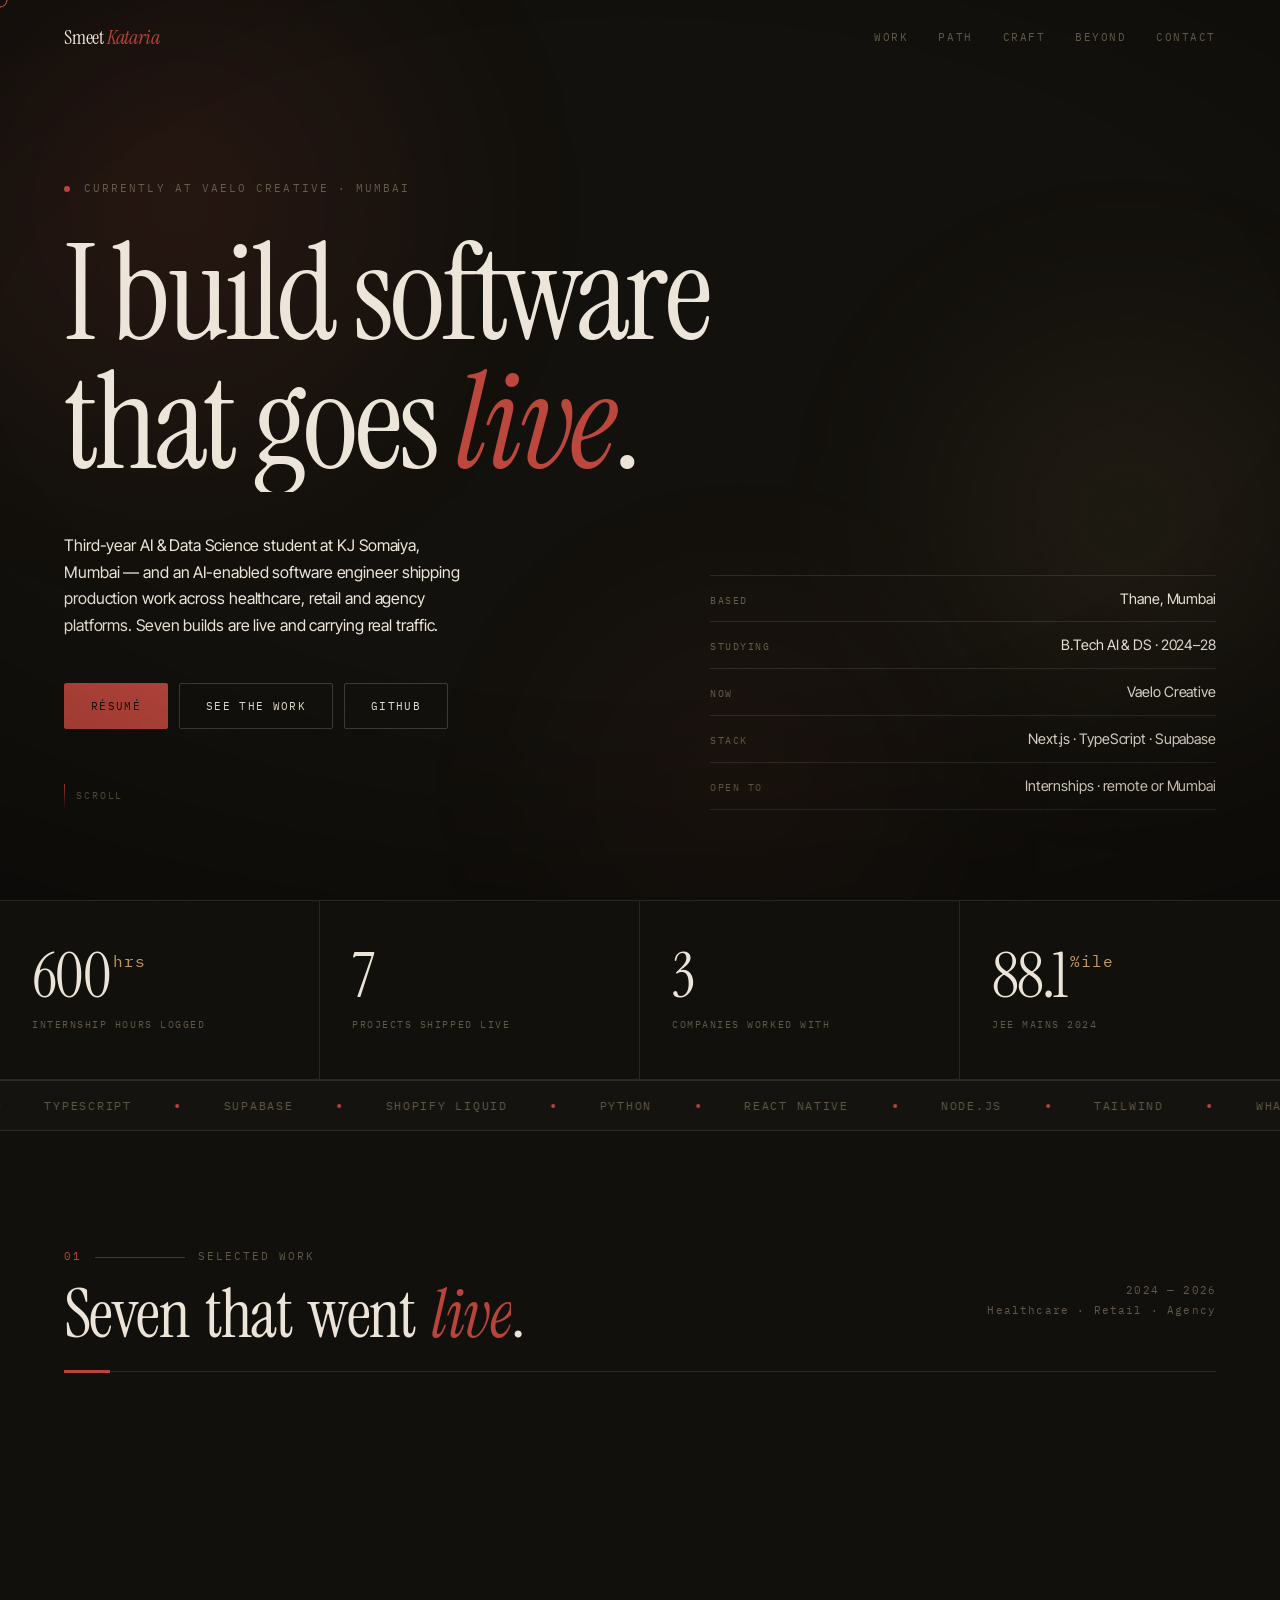
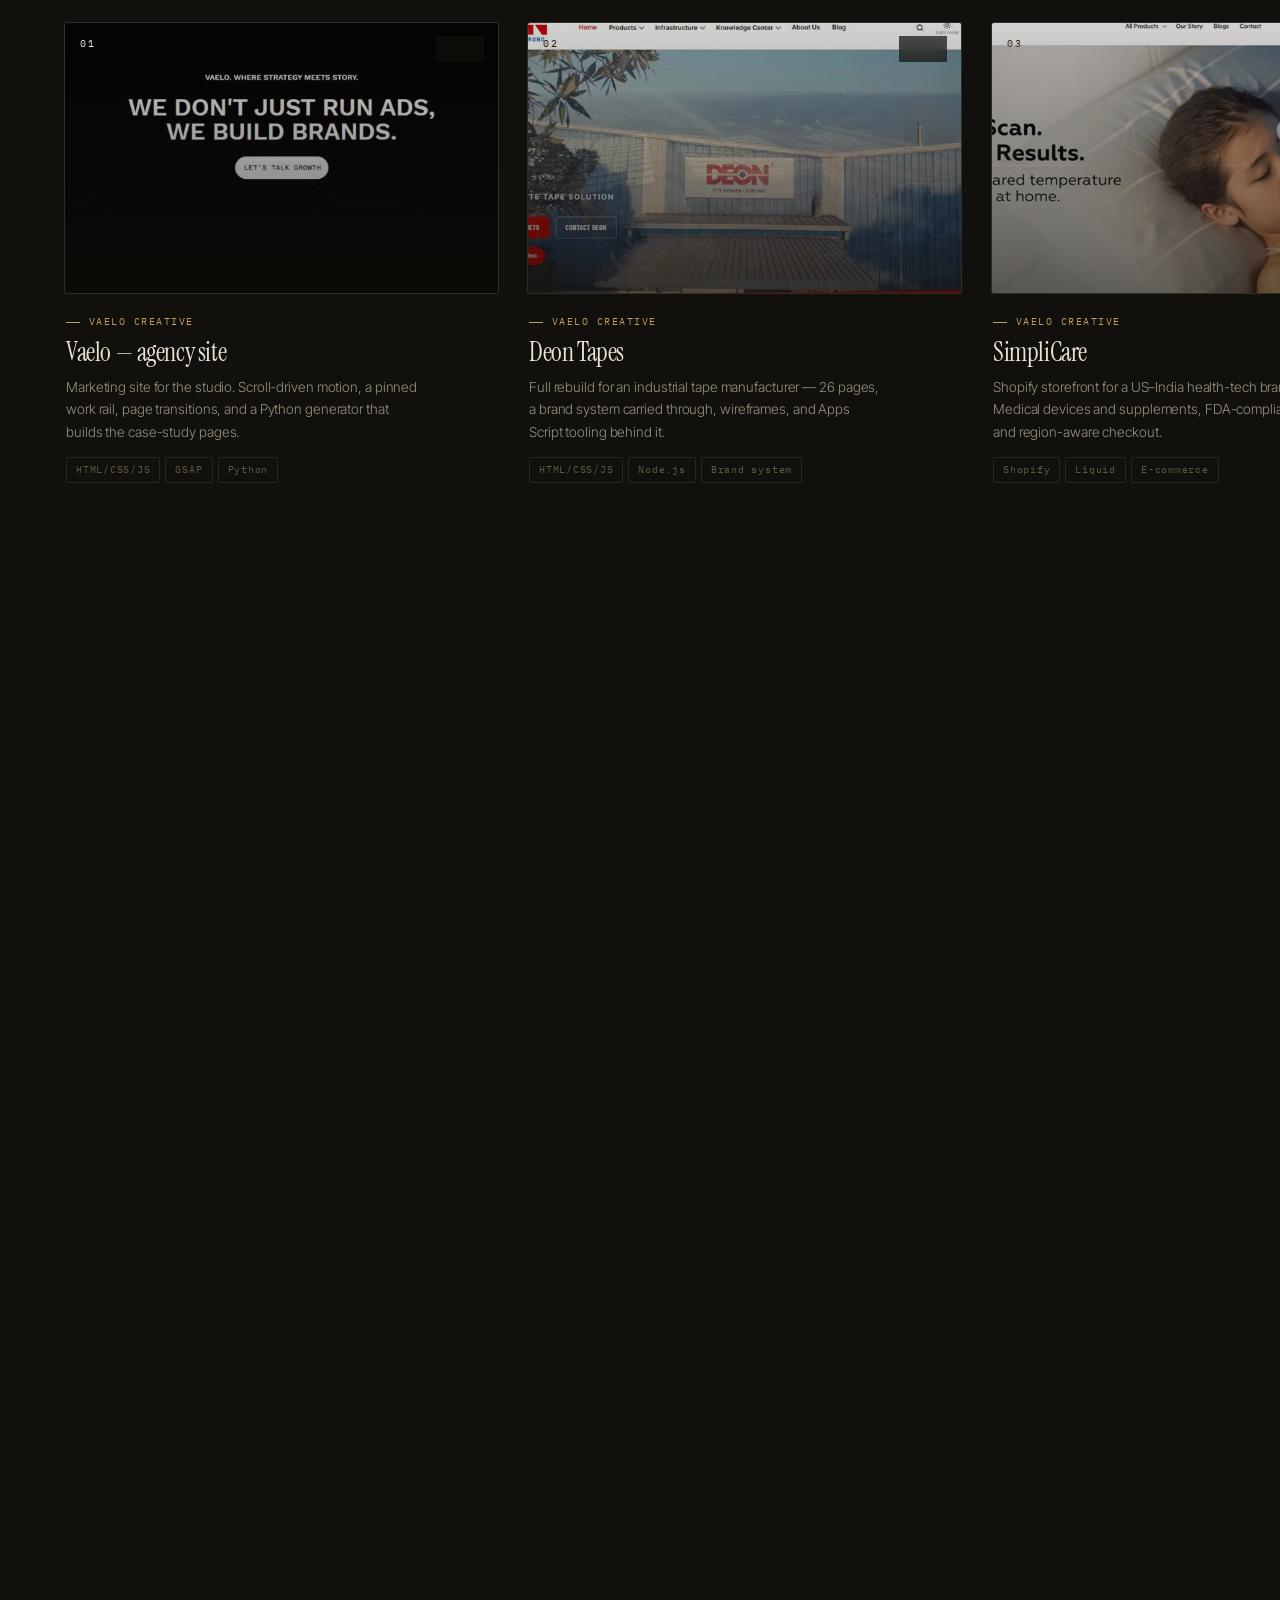
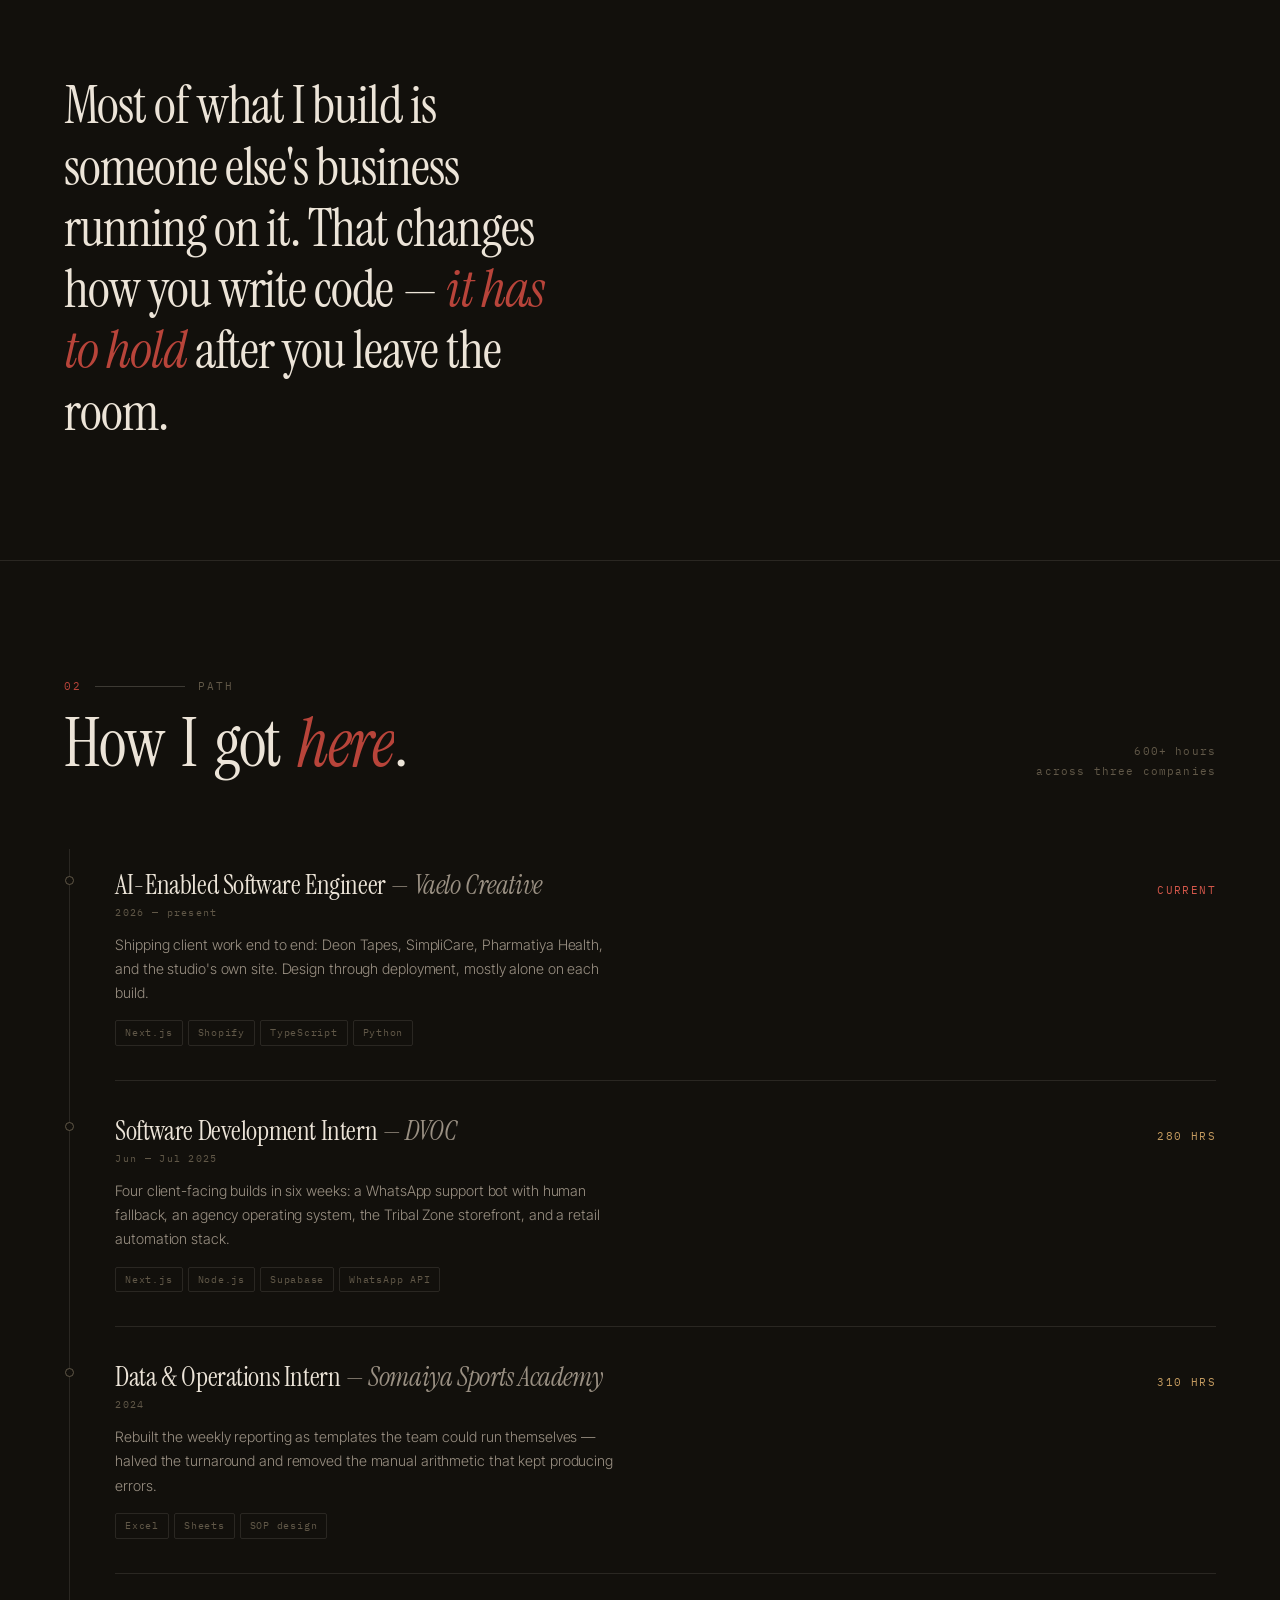
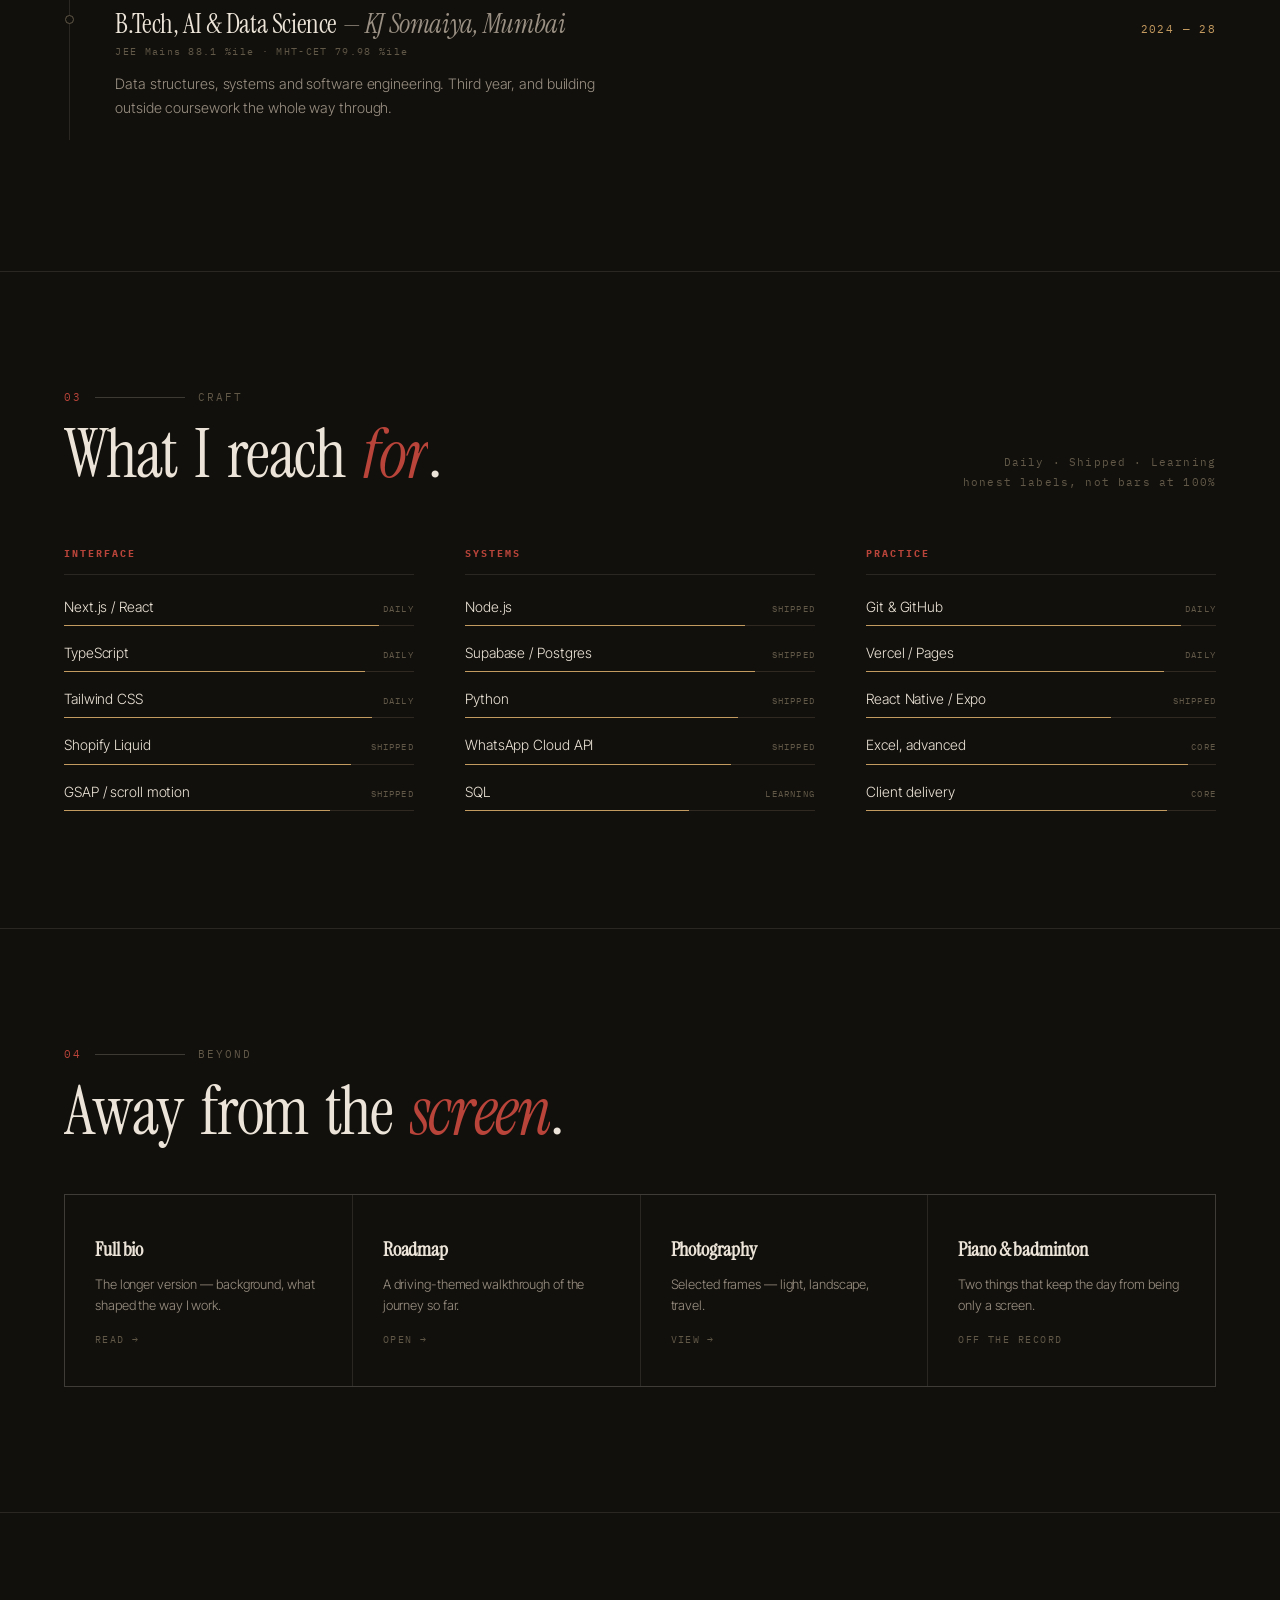
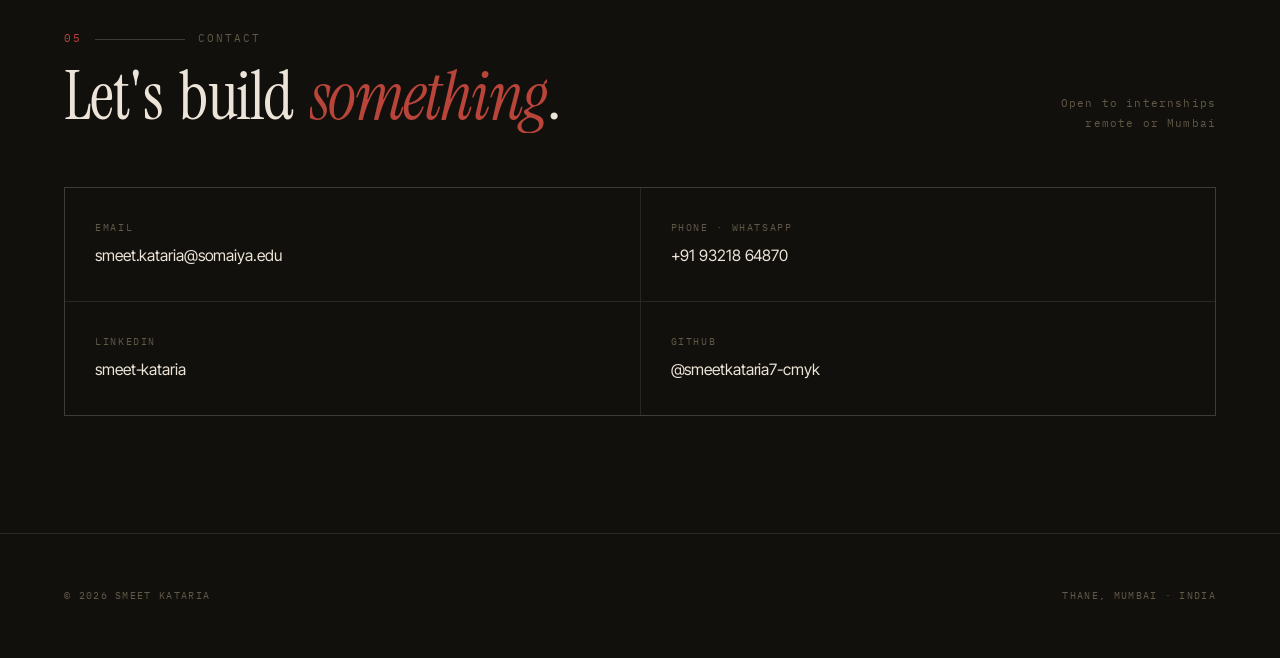
==== commit 77f21e77: "Redesign: warm ink and oxblood, editorial type, motion layered throughout The previous pass landed o" ====
--- a/index.html
+++ b/index.html
@@ -4,648 +4,706 @@
 <meta charset="UTF-8">
 <meta name="viewport" content="width=device-width, initial-scale=1.0">
 <title>Smeet Kataria — AI-Enabled Software Engineer</title>
-<meta name="description" content="Smeet Kataria — AI-Enabled Software Engineer at Vaelo Creative. Building production software across healthcare, e-commerce, and agency platforms.">
-<meta name="theme-color" content="#0a0a0a">
-<link rel="icon" type="image/svg+xml" href="data:image/svg+xml,<svg xmlns='http://www.w3.org/2000/svg' viewBox='0 0 100 100'><rect width='100' height='100' rx='20' fill='%230a0a0a'/><text x='50' y='66' font-size='52' font-family='system-ui' font-weight='600' fill='%23e8a04c' text-anchor='middle'>SK</text></svg>">
+<meta name="description" content="Smeet Kataria — AI-Enabled Software Engineer at Vaelo Creative, Mumbai. Production software across healthcare, e-commerce and agency platforms.">
+<meta name="theme-color" content="#12100c">
+<meta property="og:title" content="Smeet Kataria — AI-Enabled Software Engineer">
+<meta property="og:description" content="Production software across healthcare, e-commerce and agency platforms. Currently at Vaelo Creative, Mumbai.">
+<meta property="og:type" content="website">
+<link rel="icon" type="image/svg+xml" href="data:image/svg+xml,<svg xmlns='http://www.w3.org/2000/svg' viewBox='0 0 100 100'><rect width='100' height='100' rx='18' fill='%2312100c'/><text x='50' y='70' font-size='58' font-family='Georgia,serif' fill='%23b8443a' text-anchor='middle'>S</text></svg>">
 <link rel="preconnect" href="https://fonts.googleapis.com">
 <link rel="preconnect" href="https://fonts.gstatic.com" crossorigin>
-<link href="https://fonts.googleapis.com/css2?family=Sora:wght@300;400;500;600;700&family=Space+Mono:wght@400;700&display=swap" rel="stylesheet">
+<link href="https://fonts.googleapis.com/css2?family=Instrument+Serif:ital@0;1&family=Inter+Tight:wght@300;400;500;600;700&family=IBM+Plex+Mono:wght@400;500&display=swap" rel="stylesheet">
 <style>
 *,*::before,*::after{margin:0;padding:0;box-sizing:border-box;-webkit-font-smoothing:antialiased;}
+
 :root{
-  --bg:#0a0a0a;
-  --surface:#111111;
-  --surface-2:#1a1a1a;
-  --ink:#f0ece4;
-  --ink2:#8a8580;
-  --ink3:#4a4745;
-  --accent:#e8a04c;
-  --accent-hover:#f0b060;
-  --accent-glow:rgba(232,160,76,.15);
-  --border:rgba(240,236,228,.08);
-  --border-hover:rgba(240,236,228,.15);
+  /* Warm ink ground — brown cast, never pure black, so the screenshots
+     (cream jewellery, clinical teal, riso orange) sit on it without clashing */
+  --ink:#12100c;
+  --ink-1:#1a1713;
+  --ink-2:#241f19;
+  --ink-3:#2f2921;
+
+  --bone:#ece4d8;
+  --bone-2:#9a9083;
+  --bone-3:#615848;
+
+  --ox:#b8443a;          /* oxblood — the one loud colour */
+  --ox-hi:#d4574a;
+  --brass:#c39a5f;       /* figures and data only */
+
+  --rule:rgba(236,228,216,.11);
+  --rule-2:rgba(236,228,216,.20);
+
+  --serif:'Instrument Serif',Georgia,'Times New Roman',serif;
+  --sans:'Inter Tight',system-ui,-apple-system,sans-serif;
+  --mono:'IBM Plex Mono',ui-monospace,monospace;
+
   --spring:cubic-bezier(.22,.61,.36,1);
   --ease:cubic-bezier(.16,1,.3,1);
-  --font:'Sora',system-ui,-apple-system,sans-serif;
-  --mono:'Space Mono',monospace;
+  --swift:cubic-bezier(.4,0,.2,1);
 }
+
 html{scroll-behavior:auto;}
-/* overflow-x must be `clip`, never `hidden`: `hidden` forces overflow-y to
-   `auto`, which makes body a scroll container and silently breaks the
-   position:sticky pin the work rail depends on. `clip` trims the same
-   overflow without creating that container. */
-body{font-family:var(--font);color:var(--ink);background:var(--bg);font-weight:400;line-height:1.7;overflow-x:clip;}
-::selection{background:rgba(232,160,76,.25);color:var(--ink);}
-
-/* ── CURTAIN ── */
-.curtain{position:fixed;inset:0;z-index:9999;background:var(--bg);display:flex;flex-direction:column;align-items:center;justify-content:center;gap:20px;transition:clip-path .7s var(--spring);}
+body{
+  font-family:var(--sans);color:var(--bone);background:var(--ink);
+  font-weight:400;line-height:1.65;letter-spacing:-.006em;
+  /* clip, never hidden: hidden forces overflow-y:auto, makes body a scroll
+     container and silently breaks the position:sticky pin on the work rail */
+  overflow-x:clip;
+}
+::selection{background:rgba(184,68,58,.32);color:var(--bone);}
+a{color:inherit;}
+:focus-visible{outline:2px solid var(--ox-hi);outline-offset:3px;border-radius:2px;}
+
+/* ══ TYPE SCALE ══ */
+.display{font-family:var(--serif);font-weight:400;line-height:.94;letter-spacing:-.022em;}
+.display em{font-style:italic;color:var(--ox);}
+.lede{font-size:clamp(1.02rem,1.5vw,1.22rem);color:var(--bone-2);font-weight:300;line-height:1.62;}
+.label{font-family:var(--mono);font-size:.68rem;letter-spacing:.19em;text-transform:uppercase;color:var(--bone-3);}
+.figure{font-family:var(--serif);font-variant-numeric:tabular-nums;letter-spacing:-.02em;}
+
+/* ══ CURTAIN ══ */
+.curtain{position:fixed;inset:0;z-index:9999;background:var(--ink);
+  display:flex;flex-direction:column;justify-content:flex-end;
+  padding:0 clamp(22px,5vw,72px) clamp(30px,6vh,64px);
+  transition:clip-path .95s var(--ease);clip-path:inset(0 0 0 0);}
 .curtain.up{clip-path:inset(0 0 100% 0);}
-.curtain-name{font-size:clamp(28px,6vw,56px);font-weight:600;letter-spacing:-.03em;color:var(--ink);}
-.curtain-name span{color:var(--accent);}
-.curtain-bar{width:200px;height:2px;background:var(--surface-2);border-radius:2px;overflow:hidden;position:relative;}
-.curtain-bar i{position:absolute;left:0;top:0;height:100%;width:0;background:var(--accent);border-radius:2px;transition:width .1s linear;}
-.curtain-num{font-family:var(--mono);font-size:12px;color:var(--ink2);letter-spacing:.1em;}
-
-/* ── CURSOR ── */
-.cursor{position:fixed;top:0;left:0;width:18px;height:18px;border:1.5px solid var(--accent);border-radius:50%;pointer-events:none;z-index:9000;transform:translate(-50%,-50%);transition:width .3s var(--spring),height .3s var(--spring),border-color .3s,background .3s;mix-blend-mode:difference;}
-.cursor.big{width:52px;height:52px;background:rgba(232,160,76,.08);border-color:var(--accent-hover);}
+.curtain-rule{height:1px;background:var(--rule);position:relative;margin-bottom:26px;}
+.curtain-rule i{position:absolute;left:0;top:-1px;height:3px;width:0;background:var(--ox);}
+.curtain-row{display:flex;align-items:flex-end;justify-content:space-between;gap:24px;flex-wrap:wrap;}
+.curtain-word{font-family:var(--serif);font-size:clamp(2.6rem,11vw,7.5rem);line-height:.86;overflow:hidden;}
+.curtain-word i{display:block;font-style:normal;transform:translateY(104%);
+  transition:transform 1s var(--ease) .12s;}
+.curtain.go .curtain-word i{transform:none;}
+.curtain-word b{font-weight:400;font-style:italic;color:var(--ox);}
+.curtain-num{font-family:var(--mono);font-size:clamp(1.1rem,3vw,1.9rem);color:var(--bone-3);
+  font-variant-numeric:tabular-nums;}
+.curtain-sub{font-family:var(--mono);font-size:.66rem;letter-spacing:.2em;text-transform:uppercase;
+  color:var(--bone-3);margin-bottom:14px;opacity:0;transition:opacity .6s .2s;}
+.curtain.go .curtain-sub{opacity:1;}
+
+/* ══ AMBIENT ══ */
+.grain{position:fixed;inset:0;pointer-events:none;z-index:4000;opacity:.30;mix-blend-mode:overlay;
+  background-image:url("data:image/svg+xml,%3Csvg xmlns='http://www.w3.org/2000/svg' width='200' height='200'%3E%3Cfilter id='n'%3E%3CfeTurbulence baseFrequency='.82' numOctaves='4' type='fractalNoise'/%3E%3CfeColorMatrix type='saturate' values='0'/%3E%3C/filter%3E%3Crect width='200' height='200' filter='url(%23n)' opacity='.6'/%3E%3C/svg%3E");}
+.vignette{position:fixed;inset:0;pointer-events:none;z-index:3999;
+  background:radial-gradient(120% 90% at 50% 40%,transparent 42%,rgba(0,0,0,.55) 100%);}
+.warmth{position:fixed;inset:0;pointer-events:none;z-index:0;overflow:hidden;}
+.warmth i{position:absolute;border-radius:50%;filter:blur(90px);opacity:.5;}
+.warmth .w1{width:52vw;height:52vw;left:-12%;top:-14%;background:radial-gradient(circle,rgba(184,68,58,.30),transparent 68%);animation:drift1 26s ease-in-out infinite;}
+.warmth .w2{width:44vw;height:44vw;right:-10%;top:26%;background:radial-gradient(circle,rgba(195,154,95,.20),transparent 68%);animation:drift2 32s ease-in-out infinite;}
+.warmth .w3{width:40vw;height:40vw;left:38%;bottom:-16%;background:radial-gradient(circle,rgba(184,68,58,.16),transparent 68%);animation:drift1 29s ease-in-out infinite reverse;}
+@keyframes drift1{0%,100%{transform:translate(0,0) scale(1);}50%{transform:translate(7%,5%) scale(1.14);}}
+@keyframes drift2{0%,100%{transform:translate(0,0) scale(1);}50%{transform:translate(-6%,8%) scale(1.1);}}
+
+/* ══ CURSOR ══ */
+.cursor{position:fixed;top:0;left:0;width:15px;height:15px;border:1px solid var(--ox-hi);
+  border-radius:50%;pointer-events:none;z-index:9000;transform:translate(-50%,-50%);
+  transition:width .35s var(--spring),height .35s var(--spring),background .3s,border-color .3s;}
+.cursor.big{width:46px;height:46px;background:rgba(184,68,58,.10);}
+.cursor.label{width:74px;height:74px;background:var(--ox);border-color:var(--ox);}
+.cursor::after{content:attr(data-label);position:absolute;inset:0;display:flex;align-items:center;
+  justify-content:center;font-family:var(--mono);font-size:8.5px;letter-spacing:.09em;
+  text-transform:uppercase;color:var(--ink);opacity:0;transition:opacity .25s;white-space:nowrap;}
+.cursor.label::after{opacity:1;}
 @media(hover:none){.cursor{display:none;}}
 
-/* ── GLOW ORB ── */
-.orb{position:fixed;top:50%;left:50%;width:600px;height:600px;pointer-events:none;z-index:0;transform:translate(-50%,-50%);opacity:.4;}
-.orb canvas{width:100%;height:100%;}
-
-/* ── PROGRESS ── */
-.progress{position:fixed;top:0;left:0;height:2px;background:var(--accent);z-index:8000;transform-origin:left;transform:scaleX(0);box-shadow:0 0 12px rgba(232,160,76,.5);pointer-events:none;}
-
-/* ── NAV ── */
-nav{position:fixed;top:0;left:0;right:0;z-index:7000;padding:20px 40px;display:flex;justify-content:space-between;align-items:center;background:rgba(10,10,10,.7);backdrop-filter:blur(20px);-webkit-backdrop-filter:blur(20px);border-bottom:1px solid transparent;transition:border-color .4s,padding .4s;}
-body.scrolled nav{border-bottom-color:var(--border);padding:14px 40px;}
-.nav-logo{font-weight:600;font-size:1rem;color:var(--ink);text-decoration:none;letter-spacing:-.02em;}
-.nav-logo span{color:var(--accent);}
-.nav-links{display:flex;gap:32px;}
-.nav-links a{font-size:.82rem;color:var(--ink2);text-decoration:none;letter-spacing:.02em;transition:color .3s;position:relative;}
-.nav-links a::after{content:'';position:absolute;left:0;right:0;bottom:-4px;height:1px;background:var(--accent);transform:scaleX(0);transition:transform .4s var(--spring);}
-.nav-links a:hover,.nav-links a.active{color:var(--ink);}
-.nav-links a:hover::after,.nav-links a.active::after{transform:scaleX(1);}
-.burger{display:none;background:none;border:none;cursor:pointer;width:28px;height:20px;position:relative;}
-.burger i{display:block;position:absolute;left:0;width:100%;height:1.5px;background:var(--ink);transition:all .3s var(--spring);}
+/* ══ PROGRESS ══ */
+.progress{position:fixed;top:0;left:0;height:2px;background:var(--ox);z-index:8000;
+  transform-origin:left;transform:scaleX(0);pointer-events:none;}
+
+/* ══ NAV ══ */
+nav{position:fixed;top:0;left:0;right:0;z-index:7000;
+  padding:22px clamp(22px,5vw,72px);display:flex;justify-content:space-between;align-items:center;
+  transition:padding .5s var(--ease),background .5s,border-color .5s;
+  border-bottom:1px solid transparent;}
+body.scrolled nav{padding:13px clamp(22px,5vw,72px);background:rgba(18,16,12,.82);
+  backdrop-filter:blur(18px) saturate(130%);-webkit-backdrop-filter:blur(18px) saturate(130%);
+  border-bottom-color:var(--rule);}
+.nav-logo{font-family:var(--serif);font-size:1.22rem;text-decoration:none;letter-spacing:-.01em;}
+.nav-logo em{font-style:italic;color:var(--ox);}
+.nav-links{display:flex;gap:30px;}
+.nav-links a{font-family:var(--mono);font-size:.68rem;letter-spacing:.14em;text-transform:uppercase;
+  color:var(--bone-3);text-decoration:none;position:relative;padding:3px 0;
+  opacity:0;transform:translateY(-7px);
+  transition:opacity .5s var(--ease),transform .5s var(--spring),color .3s;}
+body.lit .nav-links a{opacity:1;transform:none;}
+.nav-links a:nth-child(1){transition-delay:.42s;}
+.nav-links a:nth-child(2){transition-delay:.48s;}
+.nav-links a:nth-child(3){transition-delay:.54s;}
+.nav-links a:nth-child(4){transition-delay:.60s;}
+.nav-links a:nth-child(5){transition-delay:.66s;}
+.nav-links a::after{content:'';position:absolute;left:0;right:0;bottom:0;height:1px;
+  background:var(--ox);transform:scaleX(0);transform-origin:right;
+  transition:transform .45s var(--spring);}
+.nav-links a:hover,.nav-links a.active{color:var(--bone);}
+.nav-links a:hover::after,.nav-links a.active::after{transform:scaleX(1);transform-origin:left;}
+.burger{display:none;background:none;border:none;cursor:pointer;width:26px;height:16px;position:relative;}
+.burger i{position:absolute;left:0;width:100%;height:1px;background:var(--bone);transition:all .35s var(--spring);}
 .burger i:nth-child(1){top:0;}
-.burger i:nth-child(2){top:9px;}
-.burger i:nth-child(3){top:18px;}
-body.menu .burger i:nth-child(1){top:9px;transform:rotate(45deg);}
-body.menu .burger i:nth-child(2){opacity:0;}
-body.menu .burger i:nth-child(3){top:9px;transform:rotate(-45deg);}
-.mobile-menu{position:fixed;inset:0;z-index:6999;background:var(--bg);display:flex;flex-direction:column;align-items:center;justify-content:center;gap:32px;transform:translateY(-100%);transition:transform .5s var(--spring);pointer-events:none;}
-body.menu .mobile-menu{transform:translateY(0);pointer-events:auto;}
-.mobile-menu a{font-size:1.4rem;color:var(--ink);text-decoration:none;font-weight:500;}
-@media(max-width:768px){
-  .nav-links{display:none;}
-  .burger{display:block;}
-}
-
-/* ── HERO ── */
-.hero{min-height:100vh;display:flex;flex-direction:column;justify-content:center;padding:140px 60px 80px;position:relative;overflow:hidden;}
-.hero-bg{position:absolute;inset:0;z-index:0;}
-.hero-bg canvas{width:100%;height:100%;}
-.hero-content{position:relative;z-index:2;max-width:900px;}
-.hero-eyebrow{font-family:var(--mono);font-size:.72rem;color:var(--accent);letter-spacing:.18em;text-transform:uppercase;margin-bottom:28px;}
-.hero h1{font-size:clamp(2.6rem,6.5vw,4.6rem);font-weight:600;line-height:1.05;letter-spacing:-.04em;margin-bottom:28px;}
-.mask{display:block;overflow:hidden;line-height:1.15;}
-.mask > i{display:block;font-style:normal;transform:translateY(108%);transition:transform 1s var(--spring);}
+.burger i:nth-child(2){top:7px;}
+.burger i:nth-child(3){top:14px;}
+body.menu .burger i:nth-child(1){top:7px;transform:rotate(45deg);}
+body.menu .burger i:nth-child(2){opacity:0;transform:scaleX(0);}
+body.menu .burger i:nth-child(3){top:7px;transform:rotate(-45deg);}
+.mobile-menu{position:fixed;inset:0;z-index:6999;background:var(--ink);display:flex;
+  flex-direction:column;align-items:flex-start;justify-content:center;gap:6px;
+  padding:0 clamp(22px,7vw,60px);clip-path:inset(0 0 100% 0);
+  transition:clip-path .6s var(--ease);pointer-events:none;}
+body.menu .mobile-menu{clip-path:inset(0 0 0 0);pointer-events:auto;}
+.mobile-menu a{font-family:var(--serif);font-size:clamp(2rem,9vw,3.4rem);text-decoration:none;
+  line-height:1.12;transition:color .3s;}
+.mobile-menu a:hover{color:var(--ox);}
+@media(max-width:820px){.nav-links{display:none;}.burger{display:block;}}
+
+/* ══ HERO ══ */
+.hero{position:relative;padding:clamp(130px,20vh,190px) clamp(22px,5vw,72px) clamp(60px,10vh,110px);
+  z-index:1;}
+.hero-grid{position:absolute;inset:0;z-index:0;pointer-events:none;overflow:hidden;
+  mask-image:linear-gradient(180deg,transparent 40%,#000 100%);
+  -webkit-mask-image:linear-gradient(180deg,transparent 40%,#000 100%);}
+.hero-grid i{position:absolute;left:-60%;right:-60%;bottom:-45%;height:130%;
+  background-image:linear-gradient(rgba(195,154,95,.13) 1px,transparent 1px),
+                   linear-gradient(90deg,rgba(195,154,95,.13) 1px,transparent 1px);
+  background-size:72px 72px;transform:perspective(320px) rotateX(70deg);
+  transform-origin:bottom center;animation:gridDrift 16s linear infinite;}
+@keyframes gridDrift{from{background-position:0 0;}to{background-position:0 72px;}}
+.hero-inner{position:relative;z-index:2;max-width:1320px;margin:0 auto;}
+.hero-eyebrow{display:flex;align-items:center;gap:14px;margin-bottom:clamp(24px,4vh,40px);}
+.hero-eyebrow .dot{width:6px;height:6px;border-radius:50%;background:var(--ox);flex:0 0 auto;
+  animation:pulse 2.4s ease-in-out infinite;}
+@keyframes pulse{0%,100%{opacity:1;box-shadow:0 0 0 0 rgba(184,68,58,.5);}50%{opacity:.7;box-shadow:0 0 0 7px rgba(184,68,58,0);}}
+.hero h1{font-family:var(--serif);font-weight:400;
+  font-size:clamp(3rem,10.5vw,9rem);line-height:.9;letter-spacing:-.028em;
+  margin-bottom:clamp(28px,4.5vh,48px);}
+.hero h1 em{font-style:italic;color:var(--ox);}
+.mask{display:block;overflow:hidden;padding-bottom:.06em;}
+.mask > i{display:block;font-style:normal;transform:translateY(106%);
+  transition:transform 1.15s var(--ease);}
 body.lit .mask > i{transform:none;}
-.mask:nth-of-type(2) > i{transition-delay:.1s;}
-.mask:nth-of-type(3) > i{transition-delay:.2s;}
-.hero h1 em{font-style:normal;color:var(--accent);}
-.hero-sub{font-size:1.1rem;color:var(--ink2);max-width:540px;margin-bottom:40px;font-weight:300;line-height:1.7;opacity:0;transform:translateY(20px);transition:all .8s var(--spring) .5s;}
-body.lit .hero-sub{opacity:1;transform:none;}
-.hero-meta{display:flex;flex-wrap:wrap;gap:12px 28px;font-family:var(--mono);font-size:.72rem;color:var(--ink2);letter-spacing:.03em;margin-bottom:40px;opacity:0;transform:translateY(20px);transition:all .8s var(--spring) .6s;}
-body.lit .hero-meta{opacity:1;transform:none;}
-.hero-meta span{display:inline-flex;align-items:center;gap:8px;}
-.hero-meta span::before{content:'';width:4px;height:4px;border-radius:50%;background:var(--accent);}
-.cta-row{display:flex;flex-wrap:wrap;gap:12px;opacity:0;transform:translateY(20px);transition:all .8s var(--spring) .7s;}
-body.lit .cta-row{opacity:1;transform:none;}
-.btn{display:inline-flex;align-items:center;gap:8px;padding:13px 28px;font-size:.86rem;font-weight:500;text-decoration:none;border-radius:100px;transition:all .4s var(--spring);border:1px solid transparent;letter-spacing:.005em;font-family:var(--font);}
-.btn-primary{background:var(--accent);color:var(--bg);box-shadow:0 8px 24px -8px rgba(232,160,76,.5);}
-.btn-primary:hover{background:var(--accent-hover);transform:translateY(-2px);box-shadow:0 12px 32px -8px rgba(232,160,76,.6);}
-.btn-ghost{background:transparent;color:var(--ink);border-color:var(--border);}
-.btn-ghost:hover{border-color:var(--border-hover);background:rgba(255,255,255,.03);transform:translateY(-2px);}
-.scroll-cue{position:absolute;bottom:40px;left:60px;font-family:var(--mono);font-size:.7rem;color:var(--ink3);letter-spacing:.15em;text-transform:uppercase;display:flex;align-items:center;gap:10px;opacity:0;transition:opacity .8s .9s;}
+.mask:nth-of-type(2) > i{transition-delay:.11s;}
+.mask:nth-of-type(3) > i{transition-delay:.22s;}
+.hero-cols{display:grid;grid-template-columns:minmax(0,1.15fr) minmax(0,1fr);
+  gap:clamp(28px,5vw,80px);align-items:end;}
+@media(max-width:860px){.hero-cols{grid-template-columns:1fr;gap:32px;}}
+.hero-lede{max-width:46ch;}
+.hero-facts{display:flex;flex-direction:column;gap:0;border-top:1px solid var(--rule);}
+.hero-fact{display:flex;justify-content:space-between;align-items:baseline;gap:16px;
+  padding:11px 0;border-bottom:1px solid var(--rule);}
+.hero-fact dt{font-family:var(--mono);font-size:.65rem;letter-spacing:.15em;
+  text-transform:uppercase;color:var(--bone-3);}
+.hero-fact dd{font-size:.9rem;color:var(--bone);text-align:right;}
+.cta-row{display:flex;flex-wrap:wrap;gap:11px;margin-top:clamp(30px,5vh,48px);}
+.btn{display:inline-flex;align-items:center;gap:9px;padding:13px 26px;
+  font-family:var(--mono);font-size:.7rem;letter-spacing:.12em;text-transform:uppercase;
+  text-decoration:none;border-radius:2px;border:1px solid var(--rule-2);
+  transition:background .4s var(--swift),color .4s var(--swift),border-color .4s;
+  position:relative;overflow:hidden;will-change:transform;}
+.btn span{position:relative;z-index:1;}
+.btn::before{content:'';position:absolute;inset:0;background:var(--ox);
+  transform:scaleY(0);transform-origin:bottom;transition:transform .45s var(--ease);z-index:0;}
+.btn:hover::before{transform:scaleY(1);}
+.btn:hover{color:var(--bone);border-color:var(--ox);}
+.btn-solid{background:var(--ox);border-color:var(--ox);color:var(--ink);}
+.btn-solid::before{background:var(--bone);}
+.btn-solid:hover{color:var(--ink);border-color:var(--bone);}
+.scroll-cue{display:flex;align-items:center;gap:11px;margin-top:clamp(36px,6vh,60px);
+  font-family:var(--mono);font-size:.62rem;letter-spacing:.19em;text-transform:uppercase;
+  color:var(--bone-3);opacity:0;transition:opacity .8s .95s;}
 body.lit .scroll-cue{opacity:1;}
-.scroll-cue i{display:block;width:1px;height:24px;background:linear-gradient(180deg,var(--accent),transparent);animation:scrollPulse 1.6s ease-in-out infinite;}
-@keyframes scrollPulse{0%,100%{opacity:.3;transform:scaleY(.6);}50%{opacity:1;transform:scaleY(1);}}
-@media(max-width:768px){
-  .hero{padding:120px 24px 60px;}
-  .scroll-cue{left:24px;}
-}
-
-/* ── STRIP ── */
-.strip{display:grid;grid-template-columns:repeat(4,1fr);gap:1px;background:var(--border);border-top:1px solid var(--border);border-bottom:1px solid var(--border);}
-.strip > div{background:var(--bg);padding:36px 32px;text-align:center;}
-.strip .n{font-size:2rem;font-weight:600;letter-spacing:-.03em;line-height:1;}
-.strip .n em{font-style:normal;color:var(--accent);font-size:.8rem;font-weight:400;margin-left:3px;}
-.strip .l{font-family:var(--mono);font-size:.68rem;color:var(--ink2);margin-top:10px;letter-spacing:.08em;text-transform:uppercase;}
-@media(max-width:600px){.strip{grid-template-columns:repeat(2,1fr);}}
-
-/* ── SECTION ── */
-.sec{padding:120px 60px;position:relative;}
-.sec-label{font-family:var(--mono);font-size:.7rem;color:var(--accent);letter-spacing:.18em;text-transform:uppercase;margin-bottom:14px;}
-.sec-title{font-size:clamp(1.8rem,3.5vw,2.6rem);font-weight:600;letter-spacing:-.03em;margin-bottom:56px;line-height:1.1;}
-.sec-title em{font-style:normal;color:var(--accent);}
-@media(max-width:768px){.sec{padding:80px 24px;}}
-
-/* ── MARQUEE ── */
-.marquee{overflow:hidden;border-top:1px solid var(--border);border-bottom:1px solid var(--border);padding:18px 0;background:rgba(255,255,255,.01);}
-.marquee-track{display:flex;gap:56px;white-space:nowrap;animation:marquee 30s linear infinite;font-size:1.1rem;color:var(--ink2);font-weight:300;}
-.marquee-track span{display:inline-flex;align-items:center;gap:56px;flex-shrink:0;}
-.marquee-track span::after{content:'✦';color:var(--accent);font-size:.6rem;}
-@keyframes marquee{from{transform:translateX(0);}to{transform:translateX(-50%);}}
-.marquee:hover .marquee-track{animation-play-state:paused;}
-
-/* ── WORK RAIL ── */
-.rail-head{display:flex;justify-content:space-between;align-items:flex-end;flex-wrap:wrap;gap:20px;padding:0 60px;margin-bottom:40px;}
-.rail-head .lab{font-family:var(--mono);font-size:.72rem;color:var(--ink2);letter-spacing:.06em;}
-.rail-head .lab a{color:var(--accent);text-decoration:none;}
-.prog{height:2px;background:var(--surface-2);margin:0 60px 32px;border-radius:2px;overflow:hidden;}
-.prog i{display:block;height:100%;width:5%;background:var(--accent);border-radius:2px;transition:width .15s;}
-.rail-wrap{position:relative;}
+.scroll-cue i{width:1px;height:26px;background:linear-gradient(180deg,var(--ox),transparent);
+  animation:cue 1.9s ease-in-out infinite;}
+@keyframes cue{0%,100%{opacity:.25;transform:scaleY(.5);transform-origin:top;}50%{opacity:1;transform:scaleY(1);}}
+
+/* ══ SECTION SHELL ══ */
+.sec{position:relative;padding:clamp(80px,13vh,150px) clamp(22px,5vw,72px);z-index:1;}
+.wrap{max-width:1320px;margin:0 auto;}
+.sec-head{display:grid;grid-template-columns:minmax(0,1fr) auto;gap:24px;
+  align-items:end;margin-bottom:clamp(38px,6vh,68px);}
+@media(max-width:760px){.sec-head{grid-template-columns:1fr;align-items:start;}}
+.sec-label{display:flex;align-items:center;gap:13px;margin-bottom:16px;
+  font-family:var(--mono);font-size:.66rem;letter-spacing:.19em;text-transform:uppercase;
+  color:var(--bone-3);}
+.sec-label .num{color:var(--ox);font-variant-numeric:tabular-nums;}
+.sec-label .rule{height:1px;background:var(--rule-2);width:0;transition:width 1s var(--ease) .15s;}
+.sec-label.on .rule{width:clamp(32px,7vw,90px);}
+.sec-title{font-family:var(--serif);font-weight:400;
+  font-size:clamp(2rem,5.4vw,4.2rem);line-height:.98;letter-spacing:-.024em;}
+.sec-title em{font-style:italic;color:var(--ox);}
+.sec-aside{font-family:var(--mono);font-size:.66rem;letter-spacing:.11em;
+  color:var(--bone-3);text-align:right;line-height:1.9;}
+@media(max-width:760px){.sec-aside{text-align:left;}}
+
+/* split letters */
+.split{display:inline-block;overflow:hidden;vertical-align:bottom;padding-bottom:.055em;}
+.split > b{display:inline-block;font-weight:inherit;transform:translateY(112%);
+  transition:transform .95s var(--ease);transition-delay:calc(var(--i,0)*24ms);}
+.split.on > b{transform:none;}
+.split > b.sp{width:.26em;}
+
+/* ══ TICKER ══ */
+.ticker{border-top:1px solid var(--rule);border-bottom:1px solid var(--rule);
+  overflow:hidden;padding:15px 0;position:relative;z-index:1;background:rgba(236,228,216,.014);}
+.ticker-track{display:flex;gap:44px;white-space:nowrap;will-change:transform;}
+.ticker-track span{display:inline-flex;align-items:center;gap:44px;flex-shrink:0;
+  font-family:var(--mono);font-size:.72rem;letter-spacing:.15em;text-transform:uppercase;
+  color:var(--bone-3);}
+.ticker-track span::after{content:'';width:4px;height:4px;background:var(--ox);
+  border-radius:50%;flex:0 0 auto;}
+
+/* ══ FIGURES ══ */
+.figures{display:grid;grid-template-columns:repeat(4,1fr);border-top:1px solid var(--rule);
+  position:relative;z-index:1;}
+@media(max-width:800px){.figures{grid-template-columns:repeat(2,1fr);}}
+.fig{padding:clamp(26px,4vw,46px) clamp(18px,2.5vw,32px);border-bottom:1px solid var(--rule);
+  border-right:1px solid var(--rule);position:relative;overflow:hidden;transition:background .5s var(--ease);}
+.fig:last-child{border-right:none;}
+@media(max-width:800px){.fig:nth-child(2n){border-right:none;}}
+.fig::before{content:'';position:absolute;left:0;right:0;bottom:0;height:2px;background:var(--ox);
+  transform:scaleX(0);transform-origin:left;transition:transform .7s var(--ease);}
+.fig:hover{background:rgba(236,228,216,.022);}
+.fig:hover::before{transform:scaleX(1);}
+.fig-n{font-family:var(--serif);font-size:clamp(2.4rem,5vw,3.9rem);line-height:.92;
+  color:var(--bone);font-variant-numeric:tabular-nums;letter-spacing:-.025em;
+  transition:transform .55s var(--spring);}
+.fig:hover .fig-n{transform:translateY(-3px);}
+.fig-n sup{font-family:var(--mono);font-size:.26em;color:var(--brass);vertical-align:super;
+  letter-spacing:.06em;margin-left:3px;top:-.5em;position:relative;}
+.fig-l{font-family:var(--mono);font-size:.64rem;letter-spacing:.15em;text-transform:uppercase;
+  color:var(--bone-3);margin-top:13px;line-height:1.6;}
+
+/* ══ WORK RAIL ══ */
+.rail-meta{display:flex;justify-content:space-between;align-items:center;gap:20px;
+  padding:0 clamp(22px,5vw,72px);margin-bottom:20px;flex-wrap:wrap;}
+.rail-prog{height:1px;background:var(--rule);margin:0 clamp(22px,5vw,72px) 30px;position:relative;}
+.rail-prog i{position:absolute;left:0;top:-1px;height:3px;width:4%;background:var(--ox);
+  transition:width .18s var(--swift);}
+.swipe-hint{display:none;font-family:var(--mono);font-size:.63rem;letter-spacing:.15em;
+  text-transform:uppercase;color:var(--bone-3);padding:0 clamp(22px,5vw,72px) 14px;}
+@media(max-width:900px){.swipe-hint{display:block;}}
+.rail-wrap{position:relative;z-index:1;}
 .rail-stick{position:sticky;top:0;height:100vh;display:flex;align-items:center;overflow:hidden;}
-.rail{display:flex;gap:24px;padding:0 60px;will-change:transform;}
-.card{flex:0 0 420px;background:var(--surface);border:1px solid var(--border);border-radius:16px;overflow:hidden;text-decoration:none;color:inherit;transition:border-color .4s,transform .4s var(--spring);display:flex;flex-direction:column;}
-.card:hover{border-color:var(--border-hover);transform:translateY(-4px);}
-.card-img{height:220px;background:var(--surface-2);position:relative;overflow:hidden;display:flex;align-items:center;justify-content:center;}
-.card-img .placeholder{font-family:var(--mono);font-size:.8rem;color:var(--ink3);letter-spacing:.1em;}
-.card-body{padding:24px;flex:1;display:flex;flex-direction:column;}
-.card-body h3{font-size:1.1rem;font-weight:600;margin-bottom:6px;letter-spacing:-.01em;}
-.card-body .card-org{font-size:.78rem;color:var(--accent);font-family:var(--mono);margin-bottom:10px;}
-.card-body p{font-size:.88rem;color:var(--ink2);line-height:1.6;flex:1;}
-.card-tags{display:flex;flex-wrap:wrap;gap:6px;margin-top:14px;}
-.tag{font-family:var(--mono);font-size:.64rem;padding:4px 10px;border:1px solid var(--border);border-radius:100px;color:var(--ink2);letter-spacing:.04em;transition:all .3s;}
-.tag:hover{border-color:var(--accent);color:var(--accent);}
-.tag.ongoing{border-color:rgba(232,160,76,.3);color:var(--accent);background:rgba(232,160,76,.06);}
+.rail{display:flex;gap:clamp(16px,2.2vw,30px);padding:0 clamp(22px,5vw,72px);will-change:transform;}
+
+.card{flex:0 0 clamp(300px,34vw,470px);text-decoration:none;color:inherit;
+  display:flex;flex-direction:column;position:relative;will-change:transform;}
+.card-frame{position:relative;aspect-ratio:16/10;overflow:hidden;background:var(--ink-1);
+  border:1px solid var(--rule);border-radius:3px;}
+.card-frame::after{content:'';position:absolute;inset:0;z-index:3;pointer-events:none;
+  background:linear-gradient(180deg,rgba(18,16,12,.10) 0%,rgba(18,16,12,.60) 100%);
+  opacity:0;transition:opacity .6s var(--ease);}
+.card-frame.has-shot::after{opacity:1;}
+.card:hover .card-frame{border-color:var(--rule-2);}
+/* the image sits oversized so it can parallax inside its own frame */
+.card-shot{position:absolute;top:-6%;left:0;width:100%;height:112%;object-fit:cover;
+  object-position:top center;z-index:1;opacity:0;
+  transition:opacity .9s var(--ease),transform 1s var(--ease);}
+.card-shot.ready{opacity:.9;}
+.card:hover .card-shot.ready{opacity:1;}
+.card-art{position:absolute;inset:0;width:100%;height:100%;z-index:0;
+  transition:transform .9s var(--ease);}
+.card:hover .card-art{transform:scale(1.05);}
+.card-idx{position:absolute;top:13px;left:15px;z-index:4;font-family:var(--mono);
+  font-size:.63rem;letter-spacing:.15em;color:var(--bone);mix-blend-mode:difference;}
+.card-flag{position:absolute;top:13px;right:15px;z-index:4;font-family:var(--mono);
+  font-size:.58rem;letter-spacing:.13em;text-transform:uppercase;padding:4px 10px;
+  border-radius:2px;background:rgba(18,16,12,.7);border:1px solid var(--rule-2);
+  color:var(--bone-2);backdrop-filter:blur(8px);-webkit-backdrop-filter:blur(8px);}
+.card-flag.live{color:var(--ox-hi);border-color:rgba(184,68,58,.4);}
+.card-body{padding:20px 2px 0;}
+.card-kicker{display:flex;align-items:center;gap:9px;font-family:var(--mono);font-size:.62rem;
+  letter-spacing:.15em;text-transform:uppercase;color:var(--brass);margin-bottom:9px;}
+.card-kicker::before{content:'';width:14px;height:1px;background:var(--brass);flex:0 0 auto;}
+.card h3{font-family:var(--serif);font-weight:400;font-size:clamp(1.2rem,2vw,1.65rem);
+  line-height:1.08;letter-spacing:-.016em;margin-bottom:9px;transition:color .35s;}
+.card:hover h3{color:var(--ox-hi);}
+.card-desc{font-size:.86rem;color:var(--bone-2);line-height:1.62;font-weight:300;max-width:44ch;}
+.card-tags{display:flex;flex-wrap:wrap;gap:5px;margin-top:14px;}
+.tag{font-family:var(--mono);font-size:.6rem;letter-spacing:.08em;padding:4px 9px;
+  border:1px solid var(--rule);border-radius:2px;color:var(--bone-3);transition:all .35s;}
+.card:hover .tag{border-color:var(--rule-2);color:var(--bone-2);}
+
 @media(max-width:900px){
-  .rail-stick{position:relative;height:auto;overflow-x:auto;-webkit-overflow-scrolling:touch;padding:20px 0;}
-  .rail{padding:0 24px;}
-  .card{flex:0 0 320px;}
-  .rail-head,.prog{padding-left:24px;padding-right:24px;margin-left:0;margin-right:0;}
+  .rail-stick{position:relative;height:auto;overflow-x:auto;overflow-y:hidden;
+    -webkit-overflow-scrolling:touch;scroll-snap-type:x mandatory;padding-bottom:14px;}
+  .rail{transform:none!important;}
+  .card{scroll-snap-align:start;}
   .rail-wrap{height:auto!important;}
 }
 
-/* ── EXPERIENCE ── */
-.entry{padding:28px 0;border-bottom:1px solid var(--border);transition:padding-left .4s var(--spring);}
+/* ══ STATEMENT ══ */
+.statement{text-align:left;}
+.statement p{font-family:var(--serif);font-weight:400;
+  font-size:clamp(1.5rem,4.4vw,3.3rem);line-height:1.16;letter-spacing:-.02em;
+  max-width:20ch;}
+.statement .w{opacity:.2;transition:opacity .55s var(--ease),color .55s var(--ease);}
+.statement .w.on{opacity:1;}
+.statement .accent{color:var(--ox);font-style:italic;}
+
+/* ══ TIMELINE ══ */
+.timeline{position:relative;padding-left:clamp(26px,4vw,52px);}
+.timeline::before{content:'';position:absolute;left:5px;top:14px;bottom:14px;width:1px;background:var(--rule);}
+.tl-fill{position:absolute;left:5px;top:14px;width:1px;height:0;
+  background:linear-gradient(180deg,var(--ox),rgba(184,68,58,.15));transition:height .2s linear;}
+.entry{position:relative;padding:clamp(22px,3.4vw,34px) 0;border-bottom:1px solid var(--rule);
+  transition:padding-left .5s var(--spring);}
 .entry:last-child{border-bottom:none;}
-.entry:hover{padding-left:10px;}
-.entry-head{display:flex;justify-content:space-between;align-items:baseline;flex-wrap:wrap;gap:8px;margin-bottom:6px;}
-.entry-title{font-size:1.08rem;font-weight:500;letter-spacing:-.01em;}
-.entry-org{color:var(--ink2);font-weight:400;}
-.entry-date{font-family:var(--mono);font-size:.72rem;color:var(--ink2);letter-spacing:.04em;}
-.entry-hours{font-family:var(--mono);font-size:.72rem;color:var(--accent);font-weight:700;}
-.entry-body{font-size:.92rem;color:var(--ink2);max-width:680px;line-height:1.7;}
-.entry-tags{display:flex;flex-wrap:wrap;gap:6px;margin-top:14px;}
-
-/* ── SKILLS ── */
-.skills-grid{display:grid;grid-template-columns:repeat(auto-fit,minmax(200px,1fr));gap:40px;}
-.skill-group h4{font-family:var(--mono);font-size:.7rem;color:var(--accent);margin-bottom:16px;letter-spacing:.15em;text-transform:uppercase;}
-.skill-group ul{list-style:none;display:flex;flex-direction:column;gap:8px;}
-.skill-group li{font-size:.92rem;color:var(--ink);font-weight:300;transition:color .3s,transform .3s var(--spring);padding:4px 0;}
-.skill-group li:hover{color:var(--accent);transform:translateX(6px);}
-
-/* ── BEYOND ── */
-.beyond-grid{display:grid;grid-template-columns:repeat(auto-fit,minmax(240px,1fr));gap:16px;}
-.beyond-card{padding:28px 24px;border:1px solid var(--border);border-radius:14px;background:var(--surface);text-decoration:none;color:inherit;transition:all .4s var(--spring);position:relative;overflow:hidden;}
-.beyond-card::before{content:'';position:absolute;inset:0;background:radial-gradient(400px circle at var(--mx,50%) var(--my,0%),var(--accent-glow),transparent 50%);opacity:0;transition:opacity .4s;pointer-events:none;}
-.beyond-card:hover{border-color:var(--border-hover);transform:translateY(-4px);box-shadow:0 20px 40px -16px rgba(0,0,0,.5);}
-.beyond-card:hover::before{opacity:1;}
-.beyond-card h4{font-size:1.05rem;font-weight:500;margin-bottom:8px;}
-.beyond-card p{font-size:.85rem;color:var(--ink2);line-height:1.6;}
-
-/* ── CONTACT ── */
-.contact-grid{display:grid;grid-template-columns:repeat(2,1fr);gap:1px;background:var(--border);border:1px solid var(--border);border-radius:14px;overflow:hidden;}
-@media(max-width:600px){.contact-grid{grid-template-columns:1fr;}}
-.contact-grid a{background:var(--bg);padding:24px 28px;text-decoration:none;display:block;transition:background .4s;position:relative;}
-.contact-grid a::after{content:'→';position:absolute;right:24px;top:50%;transform:translateY(-50%) translateX(-8px);opacity:0;color:var(--accent);transition:all .4s var(--spring);}
-.contact-grid a:hover{background:var(--surface);}
-.contact-grid a:hover::after{opacity:1;transform:translateY(-50%) translateX(0);}
-.contact-l{font-family:var(--mono);font-size:.66rem;color:var(--ink2);margin-bottom:4px;letter-spacing:.12em;text-transform:uppercase;}
-.contact-v{font-size:.95rem;color:var(--ink);font-weight:400;}
-
-/* ── FOOTER ── */
-footer{padding:48px 60px;text-align:center;font-family:var(--mono);font-size:.72rem;color:var(--ink3);border-top:1px solid var(--border);letter-spacing:.04em;}
-@media(max-width:768px){footer{padding:40px 24px;}}
-
-/* ── REVEAL ── */
-[data-rev]{opacity:0;transform:translateY(28px);transition:opacity .9s var(--ease),transform .9s var(--spring);}
+.entry:hover{padding-left:9px;}
+.entry::before{content:'';position:absolute;left:calc(-1 * clamp(26px,4vw,52px) + 1px);top:calc(clamp(22px,3.4vw,34px) + 7px);
+  width:9px;height:9px;border-radius:50%;background:var(--ink);border:1px solid var(--bone-3);
+  transition:all .55s var(--spring);z-index:2;}
+.entry.lit::before{background:var(--ox);border-color:var(--ox);box-shadow:0 0 0 4px rgba(184,68,58,.14);}
+.entry-top{display:flex;justify-content:space-between;align-items:baseline;gap:14px;
+  flex-wrap:wrap;margin-bottom:5px;}
+.entry-role{font-family:var(--serif);font-size:clamp(1.15rem,2.3vw,1.7rem);line-height:1.14;
+  letter-spacing:-.015em;}
+.entry-role span{color:var(--bone-2);font-style:italic;}
+.entry-hrs{font-family:var(--mono);font-size:.66rem;letter-spacing:.13em;text-transform:uppercase;
+  color:var(--brass);white-space:nowrap;}
+.entry-hrs.now{color:var(--ox-hi);}
+.entry-when{font-family:var(--mono);font-size:.64rem;letter-spacing:.13em;color:var(--bone-3);
+  margin-bottom:11px;}
+.entry-note{font-size:.9rem;color:var(--bone-2);line-height:1.68;max-width:64ch;font-weight:300;}
+.entry-tags{display:flex;flex-wrap:wrap;gap:5px;margin-top:15px;}
+
+/* ══ SKILLS ══ */
+.skills{display:grid;grid-template-columns:repeat(auto-fit,minmax(230px,1fr));
+  gap:clamp(28px,4vw,56px);}
+.sk-group h4{font-family:var(--mono);font-size:.64rem;letter-spacing:.19em;text-transform:uppercase;
+  color:var(--ox);margin-bottom:20px;padding-bottom:11px;border-bottom:1px solid var(--rule);}
+.sk-group ul{list-style:none;display:flex;flex-direction:column;gap:15px;}
+.sk-item{display:flex;flex-direction:column;gap:7px;}
+.sk-top{display:flex;justify-content:space-between;align-items:baseline;gap:10px;}
+.sk-name{font-size:.88rem;font-weight:300;transition:color .3s;}
+.sk-item:hover .sk-name{color:var(--ox-hi);}
+.sk-lvl{font-family:var(--mono);font-size:.57rem;letter-spacing:.13em;text-transform:uppercase;
+  color:var(--bone-3);}
+.meter{height:1px;background:var(--ink-3);position:relative;overflow:hidden;}
+.meter i{position:absolute;left:0;top:0;height:100%;width:0;background:var(--brass);
+  transition:width 1.2s var(--ease);transition-delay:calc(var(--d,0)*70ms);}
+.sk-item:hover .meter i{background:var(--ox);}
+
+/* ══ BEYOND ══ */
+.beyond{display:grid;grid-template-columns:repeat(auto-fit,minmax(220px,1fr));gap:1px;
+  background:var(--rule);border:1px solid var(--rule);}
+.by{background:var(--ink);padding:clamp(24px,3.4vw,38px) clamp(20px,2.6vw,30px);
+  text-decoration:none;color:inherit;position:relative;overflow:hidden;
+  transition:background .5s var(--ease);min-height:150px;display:flex;flex-direction:column;}
+.by::before{content:'';position:absolute;inset:0;pointer-events:none;opacity:0;
+  transition:opacity .5s;background:radial-gradient(340px circle at var(--mx,50%) var(--my,50%),rgba(184,68,58,.13),transparent 62%);}
+.by:hover{background:var(--ink-1);}
+.by:hover::before{opacity:1;}
+.by h4{font-family:var(--serif);font-size:1.24rem;margin-bottom:8px;position:relative;
+  transition:color .35s;}
+.by:hover h4{color:var(--ox-hi);}
+.by p{font-size:.82rem;color:var(--bone-2);line-height:1.6;font-weight:300;position:relative;}
+.by .go{margin-top:auto;padding-top:16px;font-family:var(--mono);font-size:.6rem;
+  letter-spacing:.15em;text-transform:uppercase;color:var(--bone-3);
+  display:flex;align-items:center;gap:7px;transition:color .35s,gap .35s var(--spring);position:relative;}
+.by:hover .go{color:var(--ox-hi);gap:12px;}
+
+/* ══ CONTACT ══ */
+.contact{display:grid;grid-template-columns:repeat(2,1fr);gap:1px;background:var(--rule);
+  border:1px solid var(--rule);}
+@media(max-width:640px){.contact{grid-template-columns:1fr;}}
+.contact a{background:var(--ink);padding:clamp(22px,3.2vw,32px) clamp(20px,2.6vw,30px);
+  text-decoration:none;display:flex;justify-content:space-between;align-items:center;gap:16px;
+  transition:background .45s var(--ease);}
+.contact a:hover{background:var(--ink-1);}
+.ct-l{font-family:var(--mono);font-size:.6rem;letter-spacing:.17em;text-transform:uppercase;
+  color:var(--bone-3);margin-bottom:6px;}
+.ct-v{font-size:.98rem;position:relative;display:inline-block;}
+.ct-v::after{content:'';position:absolute;left:0;right:0;bottom:-3px;height:1px;background:var(--ox);
+  transform:scaleX(0);transform-origin:right;transition:transform .5s var(--spring);}
+.contact a:hover .ct-v::after{transform:scaleX(1);transform-origin:left;}
+.ct-arrow{font-family:var(--mono);color:var(--bone-3);opacity:0;transform:translateX(-8px);
+  transition:all .45s var(--spring);flex:0 0 auto;}
+.contact a:hover .ct-arrow{opacity:1;transform:none;color:var(--ox-hi);}
+
+/* ══ FOOTER ══ */
+footer{padding:clamp(38px,6vh,60px) clamp(22px,5vw,72px);border-top:1px solid var(--rule);
+  display:flex;justify-content:space-between;gap:16px;flex-wrap:wrap;
+  font-family:var(--mono);font-size:.63rem;letter-spacing:.13em;text-transform:uppercase;
+  color:var(--bone-3);position:relative;z-index:1;}
+
+/* ══ BACK TO TOP ══ */
+.totop{position:fixed;right:clamp(16px,2.4vw,30px);bottom:clamp(16px,2.4vw,30px);z-index:6000;
+  width:46px;height:46px;border-radius:50%;background:rgba(26,23,19,.9);
+  backdrop-filter:blur(12px);-webkit-backdrop-filter:blur(12px);
+  border:1px solid var(--rule-2);color:var(--bone-2);cursor:pointer;
+  display:flex;align-items:center;justify-content:center;font-family:var(--mono);font-size:.85rem;
+  opacity:0;transform:translateY(12px) scale(.86);pointer-events:none;
+  transition:all .5s var(--spring);}
+.totop.on{opacity:1;transform:none;pointer-events:auto;}
+.totop:hover{color:var(--ox-hi);border-color:var(--ox);}
+.totop svg{position:absolute;inset:-1px;width:46px;height:46px;transform:rotate(-90deg);}
+.totop circle{fill:none;stroke:var(--ox);stroke-width:1.5;transition:stroke-dashoffset .15s linear;}
+
+/* ══ REVEAL ══ */
+[data-rev]{opacity:0;transform:translateY(26px);
+  transition:opacity 1s var(--ease),transform 1s var(--spring);}
 [data-rev].in{opacity:1;transform:none;}
-[data-rev][data-stagger] > *{opacity:0;transform:translateY(22px);transition:opacity .7s var(--ease),transform .7s var(--spring);}
+[data-rev][data-stagger] > *{opacity:0;transform:translateY(20px);
+  transition:opacity .8s var(--ease),transform .8s var(--spring);}
 [data-rev][data-stagger] > *.in{opacity:1;transform:none;}
-
-/* ── STATEMENT ── */
-.statement{text-align:center;max-width:800px;margin:0 auto;}
-.statement h2{font-size:clamp(1.4rem,2.8vw,2rem);font-weight:400;line-height:1.6;color:var(--ink2);}
-.statement h2 .em{color:var(--ink);font-weight:600;}
-.statement .w{transition:color .5s,opacity .5s;opacity:.35;}
-.statement .w.on{opacity:1;color:var(--ink);}
-
-/* ── SCROLLBAR ── */
-::-webkit-scrollbar{width:8px;}
-::-webkit-scrollbar-track{background:var(--bg);}
-::-webkit-scrollbar-thumb{background:rgba(232,160,76,.25);border-radius:100px;border:2px solid var(--bg);}
-::-webkit-scrollbar-thumb:hover{background:rgba(232,160,76,.45);}
-
-/* ── REDUCED MOTION ── */
+[data-par]{will-change:transform;}
+
+/* card artwork draw */
+.draw{stroke-dasharray:var(--len,900);stroke-dashoffset:var(--len,900);
+  transition:stroke-dashoffset 1.7s var(--ease);}
+.card.seen .draw{stroke-dashoffset:0;}
+.pop{opacity:0;transform:scale(.35);transform-origin:center;
+  transition:opacity .65s var(--ease),transform .65s var(--spring);
+  transition-delay:calc(var(--d,0)*55ms);}
+.card.seen .pop{opacity:1;transform:scale(1);}
+
+/* ══ SCROLLBAR ══ */
+::-webkit-scrollbar{width:9px;}
+::-webkit-scrollbar-track{background:var(--ink);}
+::-webkit-scrollbar-thumb{background:var(--ink-3);border:2px solid var(--ink);border-radius:9px;}
+::-webkit-scrollbar-thumb:hover{background:var(--ox);}
+
+/* ══ REDUCED MOTION ══ */
 @media(prefers-reduced-motion:reduce){
-  *{transition-duration:.01ms!important;animation-duration:.01ms!important;animation-iteration-count:1!important;}
+  *{transition-duration:.01ms!important;animation-duration:.01ms!important;
+    animation-iteration-count:1!important;}
   .curtain{display:none;}
-  [data-rev]{opacity:1!important;transform:none!important;}
-  .mask > i{transform:none!important;}
+  [data-rev],[data-rev][data-stagger] > *{opacity:1!important;transform:none!important;}
+  .mask > i,.split > b,.curtain-word i{transform:none!important;}
+  .warmth,.hero-grid{display:none;}
+  .statement .w{opacity:1!important;}
 }
-
-/* ── CONTAINER ── */
-.container{max-width:880px;margin:0 auto;}
-
-/* ── GRAIN ── */
-.grain{position:fixed;inset:0;pointer-events:none;z-index:5000;opacity:.22;mix-blend-mode:overlay;
-  background-image:url("data:image/svg+xml,%3Csvg xmlns='http://www.w3.org/2000/svg' width='200' height='200'%3E%3Cfilter id='n'%3E%3CfeTurbulence baseFrequency='.85' numOctaves='3' type='fractalNoise'/%3E%3CfeColorMatrix type='saturate' values='0'/%3E%3C/filter%3E%3Crect width='200' height='200' filter='url(%23n)' opacity='.55'/%3E%3C/svg%3E");}
-
-/* ── CARD ARTWORK ──
-   A screenshot sits on top of the generated artwork when one exists. If the
-   file is missing the img removes itself and the SVG below is what shows, so
-   the rail never has a broken tile. */
-.card-img{background:linear-gradient(160deg,var(--surface-2),var(--surface));}
-.card-shot{position:absolute;inset:0;width:100%;height:100%;object-fit:cover;object-position:top center;
-  z-index:1;opacity:0;transition:opacity .7s var(--ease),transform .8s var(--ease);}
-.card-shot.ready{opacity:.88;}
-.card:hover .card-shot.ready{opacity:1;transform:scale(1.05);}
-.card-img::after{content:'';position:absolute;inset:0;z-index:1;pointer-events:none;
-  background:linear-gradient(180deg,rgba(10,10,10,.15),rgba(10,10,10,.75));opacity:0;transition:opacity .5s;}
-.card-img.has-shot::after{opacity:1;}
-.card-art{position:absolute;inset:0;width:100%;height:100%;}
-.card-art *{vector-effect:non-scaling-stroke;}
-.card:hover .card-art{transform:scale(1.04);}
-.card-art{transition:transform .8s var(--ease);}
-.card-index{position:absolute;top:14px;left:16px;font-family:var(--mono);font-size:.66rem;color:var(--ink3);letter-spacing:.12em;z-index:2;}
-.card-live{position:absolute;top:14px;right:16px;font-family:var(--mono);font-size:.6rem;letter-spacing:.1em;text-transform:uppercase;
-  padding:3px 9px;border-radius:100px;border:1px solid var(--border);color:var(--ink2);background:rgba(10,10,10,.6);backdrop-filter:blur(6px);z-index:2;}
-.card-live.on{color:var(--accent);border-color:rgba(232,160,76,.35);}
-.draw{stroke-dasharray:var(--len,1000);stroke-dashoffset:var(--len,1000);transition:stroke-dashoffset 1.6s var(--ease);}
-.card.seen .draw{stroke-dashoffset:0;}
-.pop{opacity:0;transform:scale(.4);transform-origin:center;transition:opacity .6s var(--ease),transform .6s var(--spring);transition-delay:calc(var(--d,0)*60ms);}
-.card.seen .pop{opacity:1;transform:scale(1);}
-
-/* card 3D tilt */
-.card{transform-style:preserve-3d;will-change:transform;}
-
-/* ── TIMELINE ── */
-.timeline{position:relative;padding-left:38px;}
-.timeline::before{content:'';position:absolute;left:9px;top:8px;bottom:8px;width:1px;background:var(--border);}
-.timeline-fill{position:absolute;left:9px;top:8px;width:1px;background:linear-gradient(180deg,var(--accent),rgba(232,160,76,.2));height:0;transition:height .2s linear;}
-.entry{position:relative;}
-.entry::before{content:'';position:absolute;left:-34px;top:34px;width:11px;height:11px;border-radius:50%;
-  background:var(--bg);border:1.5px solid var(--ink3);transition:all .5s var(--spring);z-index:1;}
-.entry.lit::before{border-color:var(--accent);background:var(--accent);box-shadow:0 0 0 5px rgba(232,160,76,.12);}
-.entry:hover{padding-left:10px;}
-@media(max-width:600px){.timeline{padding-left:26px;}.timeline::before,.timeline-fill{left:5px;}.entry::before{left:-26px;width:9px;height:9px;}}
-
-/* ── SKILL METERS ── */
-.skill-group li{display:flex;flex-direction:column;gap:6px;padding:6px 0;}
-.skill-group li:hover{transform:none;color:var(--ink);}
-.skill-row{display:flex;justify-content:space-between;align-items:baseline;gap:10px;}
-.skill-name{transition:color .3s;}
-.skill-group li:hover .skill-name{color:var(--accent);}
-.skill-lvl{font-family:var(--mono);font-size:.6rem;color:var(--ink3);letter-spacing:.08em;}
-.meter{height:2px;background:var(--surface-2);border-radius:2px;overflow:hidden;}
-.meter i{display:block;height:100%;width:0;background:var(--accent);border-radius:2px;
-  transition:width 1.1s var(--ease);transition-delay:calc(var(--d,0)*70ms);opacity:.65;}
-.skill-group li:hover .meter i{opacity:1;}
-
-/* ── BACK TO TOP ── */
-.totop{position:fixed;right:28px;bottom:28px;z-index:6000;width:46px;height:46px;border-radius:50%;
-  background:rgba(17,17,17,.85);backdrop-filter:blur(12px);border:1px solid var(--border);color:var(--ink2);
-  display:flex;align-items:center;justify-content:center;cursor:pointer;font-size:1rem;
-  opacity:0;transform:translateY(14px) scale(.85);pointer-events:none;transition:all .45s var(--spring);}
-.totop.on{opacity:1;transform:none;pointer-events:auto;}
-.totop:hover{color:var(--accent);border-color:rgba(232,160,76,.4);transform:translateY(-2px);}
-.totop svg{width:16px;height:16px;}
-.totop circle{fill:none;stroke:var(--accent);stroke-width:2;opacity:.9;
-  transform:rotate(-90deg);transform-origin:center;transition:stroke-dashoffset .12s linear;}
-@media(max-width:600px){.totop{right:16px;bottom:16px;}}
-
-/* ── SWIPE HINT ── */
-.swipe-hint{display:none;font-family:var(--mono);font-size:.66rem;color:var(--ink3);letter-spacing:.1em;
-  text-transform:uppercase;padding:0 24px 12px;}
-@media(max-width:900px){.swipe-hint{display:block;}}
-
-/* ── CURSOR LABEL ── */
-.cursor::after{content:attr(data-label);position:absolute;top:50%;left:50%;transform:translate(-50%,-50%);
-  font-family:var(--mono);font-size:8px;letter-spacing:.08em;color:var(--bg);text-transform:uppercase;
-  opacity:0;transition:opacity .25s;white-space:nowrap;}
-.cursor.label{background:var(--accent);border-color:var(--accent);mix-blend-mode:normal;}
-.cursor.label::after{opacity:1;}
-
-/* ── SPLIT TITLE ── characters rise per-letter ── */
-.split{display:inline-block;overflow:hidden;vertical-align:bottom;}
-.split > b{display:inline-block;font-weight:inherit;transform:translateY(110%);
-  transition:transform .85s var(--spring);transition-delay:calc(var(--i,0)*28ms);}
-.split.on > b{transform:none;}
-.split > b.sp{width:.28em;}
-
-/* ── HERO GRID ── faint perspective floor that drifts ── */
-.hero-grid{position:absolute;inset:0;z-index:1;pointer-events:none;overflow:hidden;
-  mask-image:linear-gradient(180deg,transparent 45%,#000 100%);
-  -webkit-mask-image:linear-gradient(180deg,transparent 45%,#000 100%);}
-.hero-grid i{position:absolute;left:-50%;right:-50%;bottom:-40%;height:120%;
-  background-image:linear-gradient(rgba(232,160,76,.16) 1px,transparent 1px),
-                   linear-gradient(90deg,rgba(232,160,76,.16) 1px,transparent 1px);
-  background-size:64px 64px;
-  transform:perspective(340px) rotateX(68deg);
-  transform-origin:bottom center;
-  animation:gridDrift 14s linear infinite;}
-@keyframes gridDrift{from{background-position:0 0;}to{background-position:0 64px;}}
-
-/* ── PARALLAX ── */
-[data-par]{will-change:transform;transform:translateY(var(--py,0));}
-
-/* ── SECTION COUNTER ── */
-.sec-label{display:flex;align-items:center;gap:10px;}
-.sec-num{font-variant-numeric:tabular-nums;color:var(--ink3);}
-.sec-label .bar{flex:0 0 auto;width:0;height:1px;background:var(--accent);opacity:.5;
-  transition:width .9s var(--ease) .2s;}
-.sec-label.on .bar{width:44px;}
-
-/* ── TAG CASCADE ── */
-.card.seen .card-tags .tag{animation:tagIn .5s var(--spring) backwards;}
-.card-tags .tag:nth-child(1){animation-delay:.30s;}
-.card-tags .tag:nth-child(2){animation-delay:.38s;}
-.card-tags .tag:nth-child(3){animation-delay:.46s;}
-.card-tags .tag:nth-child(4){animation-delay:.54s;}
-@keyframes tagIn{from{opacity:0;transform:translateY(8px) scale(.9);}to{opacity:1;transform:none;}}
-
-/* ── LINK UNDERLINE SWEEP ── */
-.contact-grid a .contact-v{position:relative;display:inline-block;}
-.contact-grid a .contact-v::after{content:'';position:absolute;left:0;right:0;bottom:-3px;height:1px;
-  background:var(--accent);transform:scaleX(0);transform-origin:right;transition:transform .5s var(--spring);}
-.contact-grid a:hover .contact-v::after{transform:scaleX(1);transform-origin:left;}
-
-/* ── STAT HOVER ── */
-.strip > div{transition:background .4s var(--ease);cursor:default;}
-.strip > div:hover{background:var(--surface);}
-.strip .n{transition:transform .5s var(--spring);}
-.strip > div:hover .n{transform:translateY(-3px);}
-
-/* ── NAV ENTRANCE ── */
-.nav-links a{opacity:0;transform:translateY(-8px);transition:opacity .5s var(--ease),transform .5s var(--spring),color .3s;}
-body.lit .nav-links a{opacity:1;transform:none;}
-.nav-links a:nth-child(1){transition-delay:.5s;}
-.nav-links a:nth-child(2){transition-delay:.56s;}
-.nav-links a:nth-child(3){transition-delay:.62s;}
-.nav-links a:nth-child(4){transition-delay:.68s;}
-.nav-links a:nth-child(5){transition-delay:.74s;}
-
-/* ── SECTION EDGE GLOW ── */
-.sec::before{content:'';position:absolute;top:-1px;left:50%;transform:translateX(-50%);width:90px;height:1px;
-  background:var(--accent);opacity:.5;box-shadow:0 0 20px var(--accent);}
-.sec.statement::before{display:none;}
 </style>
 </head>
 <body>
 
-<!-- CURTAIN -->
-<div class="curtain" id="curtain">
-  <div class="curtain-name">Smeet <span>Kataria</span></div>
-  <div class="curtain-bar"><i id="curtainBar"></i></div>
-  <div class="curtain-num" id="curtainNum">0</div>
+<div class="curtain" id="curtain" aria-hidden="true">
+  <div class="curtain-sub">Mumbai · AI-enabled software engineer</div>
+  <div class="curtain-rule"><i id="curtainBar"></i></div>
+  <div class="curtain-row">
+    <div class="curtain-word"><i>Smeet <b>Kataria</b></i></div>
+    <div class="curtain-num" id="curtainNum">0</div>
+  </div>
 </div>
 
-<!-- CURSOR -->
+<div class="warmth" aria-hidden="true"><i class="w1"></i><i class="w2"></i><i class="w3"></i></div>
+<div class="vignette" aria-hidden="true"></div>
+<div class="grain" aria-hidden="true"></div>
 <div class="cursor" id="cursor" aria-hidden="true"></div>
-
-<!-- PROGRESS -->
 <div class="progress" id="progress" aria-hidden="true"></div>
 
-<!-- GRAIN -->
-<div class="grain" aria-hidden="true"></div>
-
-<!-- BACK TO TOP -->
 <button class="totop" id="totop" aria-label="Back to top">
-  <svg viewBox="0 0 40 40" aria-hidden="true" style="position:absolute;width:44px;height:44px;">
-    <circle id="totopRing" cx="20" cy="20" r="18" stroke-dasharray="113" stroke-dashoffset="113"/>
-  </svg>
-  <span style="position:relative;line-height:1;">↑</span>
+  <svg viewBox="0 0 46 46" aria-hidden="true"><circle id="totopRing" cx="23" cy="23" r="21" stroke-dasharray="132" stroke-dashoffset="132"/></svg>
+  <span style="position:relative">&uarr;</span>
 </button>
 
-<!-- NAV -->
 <nav>
-  <a class="nav-logo" href="#top">Smeet <span>K.</span></a>
+  <a class="nav-logo" href="#top">Smeet <em>Kataria</em></a>
   <div class="nav-links">
     <a href="#work">Work</a>
-    <a href="#experience">Experience</a>
-    <a href="#skills">Skills</a>
+    <a href="#path">Path</a>
+    <a href="#craft">Craft</a>
     <a href="#beyond">Beyond</a>
     <a href="#contact">Contact</a>
   </div>
-  <button class="burger" aria-label="Menu"><i></i><i></i><i></i></button>
+  <button class="burger" aria-label="Menu" aria-expanded="false"><i></i><i></i><i></i></button>
 </nav>
 <div class="mobile-menu">
-  <a href="#work">Work</a>
-  <a href="#experience">Experience</a>
-  <a href="#skills">Skills</a>
-  <a href="#beyond">Beyond</a>
-  <a href="#contact">Contact</a>
+  <a href="#work">Work</a><a href="#path">Path</a><a href="#craft">Craft</a>
+  <a href="#beyond">Beyond</a><a href="#contact">Contact</a>
 </div>
 
-<!-- HERO -->
 <header class="hero" id="top">
-  <div class="hero-bg"><canvas id="heroCanvas" aria-hidden="true"></canvas></div>
   <div class="hero-grid" aria-hidden="true"><i></i></div>
-  <div class="hero-content">
-    <div class="hero-eyebrow">AI-Enabled Software Engineer</div>
+  <div class="hero-inner">
+    <div class="hero-eyebrow">
+      <span class="dot"></span>
+      <span class="label">Currently at Vaelo Creative · Mumbai</span>
+    </div>
     <h1>
-      <span class="mask"><i>Building software</i></span>
-      <span class="mask"><i>that <em>ships</em>.</i></span>
+      <span class="mask"><i>I build software</i></span>
+      <span class="mask"><i>that goes <em>live</em>.</i></span>
     </h1>
-    <p class="hero-sub">Third-year B.Tech AI & Data Science student at KJ Somaiya, Mumbai. Currently at Vaelo Creative — shipping production builds across healthcare, e-commerce, and agency platforms.</p>
-    <div class="hero-meta">
-      <span>Mumbai, India</span>
-      <span>B.Tech AI & DS, 2024 – 2028</span>
-      <span>Currently at Vaelo Creative</span>
-    </div>
-    <div class="cta-row">
-      <a class="btn btn-primary" href="resume.pdf" target="_blank" rel="noopener">Résumé</a>
-      <a class="btn btn-ghost" href="#contact">Get in touch</a>
-      <a class="btn btn-ghost" href="https://github.com/smeetkataria7-cmyk" target="_blank" rel="noopener">GitHub</a>
+    <div class="hero-cols">
+      <div>
+        <p class="hero-lede" data-rev>Third-year AI &amp; Data Science student at KJ Somaiya, Mumbai — and an AI-enabled software engineer shipping production work across healthcare, retail and agency platforms. Seven builds are live and carrying real traffic.</p>
+        <div class="cta-row" data-rev>
+          <a class="btn btn-solid" href="resume.pdf" target="_blank" rel="noopener" data-cursor="Open"><span>Résumé</span></a>
+          <a class="btn" href="#work"><span>See the work</span></a>
+          <a class="btn" href="https://github.com/smeetkataria7-cmyk" target="_blank" rel="noopener" data-cursor="GitHub"><span>GitHub</span></a>
+        </div>
+        <div class="scroll-cue"><i></i> Scroll</div>
+      </div>
+      <dl class="hero-facts" data-rev data-stagger>
+        <div class="hero-fact"><dt>Based</dt><dd>Thane, Mumbai</dd></div>
+        <div class="hero-fact"><dt>Studying</dt><dd>B.Tech AI &amp; DS · 2024–28</dd></div>
+        <div class="hero-fact"><dt>Now</dt><dd>Vaelo Creative</dd></div>
+        <div class="hero-fact"><dt>Stack</dt><dd>Next.js · TypeScript · Supabase</dd></div>
+        <div class="hero-fact"><dt>Open to</dt><dd>Internships · remote or Mumbai</dd></div>
+      </dl>
     </div>
   </div>
-  <div class="scroll-cue"><i></i> Scroll</div>
 </header>
 
-<!-- COUNTERS -->
-<div class="strip" data-rev data-stagger>
-  <div><div class="n"><span data-count="600">600</span><em>+hrs</em></div><div class="l">Internship hours</div></div>
-  <div><div class="n"><span data-count="7">7</span><em> shipped</em></div><div class="l">Production projects</div></div>
-  <div><div class="n"><span data-count="3">3</span></div><div class="l">Companies worked with</div></div>
-  <div><div class="n"><span data-count="88">88</span><em>.1%ile</em></div><div class="l">JEE Mains 2024</div></div>
+<div class="figures" data-rev data-stagger>
+  <div class="fig"><div class="fig-n"><span data-count="600">600</span><sup>hrs</sup></div><div class="fig-l">Internship hours logged</div></div>
+  <div class="fig"><div class="fig-n"><span data-count="7">7</span></div><div class="fig-l">Projects shipped live</div></div>
+  <div class="fig"><div class="fig-n"><span data-count="3">3</span></div><div class="fig-l">Companies worked with</div></div>
+  <div class="fig"><div class="fig-n"><span data-count="88.1" data-dec="1">88.1</span><sup>%ile</sup></div><div class="fig-l">JEE Mains 2024</div></div>
 </div>
 
-<!-- MARQUEE -->
-<div class="marquee" aria-hidden="true">
-  <div class="marquee-track">
-    <span>Next.js</span><span>TypeScript</span><span>Supabase</span><span>Shopify</span><span>Python</span><span>React Native</span><span>GSAP</span><span>Node.js</span><span>WhatsApp API</span>
-    <span>Next.js</span><span>TypeScript</span><span>Supabase</span><span>Shopify</span><span>Python</span><span>React Native</span><span>GSAP</span><span>Node.js</span><span>WhatsApp API</span>
+<div class="ticker" aria-hidden="true">
+  <div class="ticker-track" id="ticker">
+    <span>Next.js</span><span>TypeScript</span><span>Supabase</span><span>Shopify Liquid</span><span>Python</span><span>React Native</span><span>Node.js</span><span>Tailwind</span><span>WhatsApp API</span><span>GSAP</span>
+    <span>Next.js</span><span>TypeScript</span><span>Supabase</span><span>Shopify Liquid</span><span>Python</span><span>React Native</span><span>Node.js</span><span>Tailwind</span><span>WhatsApp API</span><span>GSAP</span>
   </div>
 </div>
 
-<!-- WORK RAIL -->
-<section id="work">
-  <div class="rail-head" data-rev data-stagger>
+<section id="work" class="sec" style="padding-left:0;padding-right:0;">
+  <div class="rail-meta" data-rev>
     <div>
-      <div class="sec-label">Selected Work</div>
-      <div class="sec-title" style="margin-bottom:0;">Things I've <em>built</em>.</div>
+      <div class="sec-label"><span class="num">01</span><span class="rule"></span><span>Selected work</span></div>
+      <h2 class="sec-title">Seven that went <em>live</em>.</h2>
     </div>
-    <div class="lab">2024 – 2026 · 7 projects · scroll →</div>
+    <div class="sec-aside">2024 — 2026<br>Healthcare · Retail · Agency</div>
   </div>
-  <div class="prog"><i id="prog"></i></div>
-  <p class="swipe-hint">← Swipe the work sideways</p>
+  <div class="rail-prog"><i id="railProg"></i></div>
+  <p class="swipe-hint">Swipe sideways →</p>
   <div class="rail-wrap" id="railWrap">
     <div class="rail-stick">
       <div class="rail" id="rail">
 
-        <a class="card" href="https://github.com/smeetkataria7-cmyk/VAELO_main" target="_blank" rel="noopener" data-cursor="View repo" data-shot="shots/vaelo.jpg">
-          <div class="card-img">
-            <span class="card-index">01</span><span class="card-live on">Live</span>
-            <svg class="card-art" viewBox="0 0 420 220" fill="none" aria-hidden="true">
-              <path class="draw" style="--len:900" d="M-10 150 C 60 150, 70 70, 140 70 S 220 150, 290 150 S 370 70, 440 70" stroke="#e8a04c" stroke-width="1.5" opacity=".85"/>
-              <path class="draw" style="--len:900;transition-delay:.15s" d="M-10 170 C 60 170, 70 90, 140 90 S 220 170, 290 170 S 370 90, 440 90" stroke="#e8a04c" stroke-width="1" opacity=".4"/>
-              <path class="draw" style="--len:900;transition-delay:.3s" d="M-10 190 C 60 190, 70 110, 140 110 S 220 190, 290 190 S 370 110, 440 110" stroke="#e8a04c" stroke-width="1" opacity=".2"/>
-              <circle class="pop" style="--d:4" cx="140" cy="70" r="3.5" fill="#e8a04c"/>
-              <circle class="pop" style="--d:5" cx="290" cy="150" r="3.5" fill="#e8a04c"/>
+        <a class="card" href="https://www.vaelocreative.com/" target="_blank" rel="noopener" data-cursor="Visit" data-shot="shots/vaelo.jpg">
+          <div class="card-frame">
+            <span class="card-idx">01</span><span class="card-flag live">Live</span>
+            <svg class="card-art" viewBox="0 0 470 294" fill="none" aria-hidden="true">
+              <path class="draw" d="M-10 200 C 70 200, 80 100, 160 100 S 250 200, 330 200 S 420 100, 490 100" stroke="#b8443a" stroke-width="1.5" opacity=".8"/>
+              <path class="draw" style="transition-delay:.14s" d="M-10 226 C 70 226, 80 126, 160 126 S 250 226, 330 226 S 420 126, 490 126" stroke="#c39a5f" stroke-width="1" opacity=".4"/>
             </svg>
           </div>
           <div class="card-body">
-            <h3>Vaelo Creative — Agency Website</h3>
-            <div class="card-org">Vaelo Creative</div>
-            <p>Marketing site for the agency — GSAP scroll-driven motion, case-study generator built in Python, page transitions, and a generative hero canvas.</p>
+            <div class="card-kicker">Vaelo Creative</div>
+            <h3>Vaelo — agency site</h3>
+            <p class="card-desc">Marketing site for the studio. Scroll-driven motion, a pinned work rail, page transitions, and a Python generator that builds the case-study pages.</p>
             <div class="card-tags"><span class="tag">HTML/CSS/JS</span><span class="tag">GSAP</span><span class="tag">Python</span></div>
           </div>
         </a>
 
-        <a class="card" href="https://github.com/smeetkataria7-cmyk/Deon-Tapes" target="_blank" rel="noopener" data-cursor="View repo" data-shot="shots/deon-tapes.jpg">
-          <div class="card-img">
-            <span class="card-index">02</span><span class="card-live">26 pages</span>
-            <svg class="card-art" viewBox="0 0 420 220" fill="none" aria-hidden="true">
-              <g stroke="#e8a04c">
-                <rect class="pop" style="--d:0" x="30" y="52" width="360" height="26" rx="2" fill="rgba(232,160,76,.10)" stroke-width="1"/>
-                <rect class="pop" style="--d:1" x="52" y="88" width="316" height="26" rx="2" fill="rgba(232,160,76,.16)" stroke-width="1" opacity=".8"/>
-                <rect class="pop" style="--d:2" x="74" y="124" width="272" height="26" rx="2" fill="rgba(232,160,76,.10)" stroke-width="1" opacity=".6"/>
-                <rect class="pop" style="--d:3" x="96" y="160" width="228" height="26" rx="2" fill="rgba(232,160,76,.06)" stroke-width="1" opacity=".4"/>
-              </g>
-              <path class="draw" style="--len:200" d="M30 52 L30 186" stroke="#e8a04c" stroke-width="1" opacity=".5"/>
-              <path class="draw" style="--len:200;transition-delay:.2s" d="M390 52 L390 186" stroke="#e8a04c" stroke-width="1" opacity=".5"/>
-            </svg>
-          </div>
-          <div class="card-body">
-            <h3>Deon Tapes — Manufacturer Website</h3>
-            <div class="card-org">Vaelo Creative</div>
-            <p>Full website redesign for an industrial tape manufacturer — 26 HTML pages, brand guidelines system, wireframes, and Google Apps Script tooling.</p>
-            <div class="card-tags"><span class="tag">HTML/CSS/JS</span><span class="tag">Node.js</span><span class="tag">Brand Design</span></div>
-          </div>
-        </a>
-
-        <a class="card" href="https://www.simplicare.us/en-in/pages/home-in" target="_blank" rel="noopener" data-cursor="Visit site" data-shot="shots/simplicare.jpg">
-          <div class="card-img">
-            <span class="card-index">03</span><span class="card-live on">Live</span>
-            <svg class="card-art" viewBox="0 0 420 220" fill="none" aria-hidden="true">
-              <path class="draw" style="--len:900" d="M-10 118 H 110 L 124 118 L 136 78 L 152 162 L 168 100 L 180 118 H 240 L 252 118 L 264 88 L 278 148 L 292 118 H 440"
-                    stroke="#e8a04c" stroke-width="1.8" stroke-linejoin="round" stroke-linecap="round"/>
-              <g stroke="#e8a04c" stroke-width="1" opacity=".28">
-                <path class="pop" style="--d:5" d="M330 60 h26 M343 47 v26"/>
-                <path class="pop" style="--d:6" d="M70 172 h18 M79 163 v18"/>
-              </g>
-              <circle class="pop" style="--d:4" cx="152" cy="162" r="3" fill="#e8a04c"/>
-              <circle class="pop" style="--d:5" cx="278" cy="148" r="3" fill="#e8a04c"/>
-            </svg>
-          </div>
-          <div class="card-body">
-            <h3>SimpliCare — Healthcare E-commerce</h3>
-            <div class="card-org">Vaelo Creative</div>
-            <p>Shopify storefront for a US-India health-tech startup — medical devices, supplements catalog, FDA compliance copy, and regional checkout flows.</p>
-            <div class="card-tags"><span class="tag">Shopify</span><span class="tag">Liquid</span><span class="tag">E-commerce</span></div>
-          </div>
-        </a>
-
-        <a class="card" href="https://github.com/PalakAgrawal-git/Pharmatiya" target="_blank" rel="noopener" data-cursor="View repo" data-shot="shots/pharmatiya.jpg">
-          <div class="card-img">
-            <span class="card-index">04</span><span class="card-live on">In build</span>
-            <svg class="card-art" viewBox="0 0 420 220" fill="none" aria-hidden="true">
-              <g stroke="#e8a04c" stroke-width="1" opacity=".45">
-                <path class="draw" style="--len:300" d="M120 70 L210 110 L120 150 Z"/>
-                <path class="draw" style="--len:300;transition-delay:.1s" d="M210 110 L300 70 L300 150 Z"/>
-                <path class="draw" style="--len:300;transition-delay:.2s" d="M120 70 L300 70 M120 150 L300 150"/>
-              </g>
-              <g fill="#e8a04c">
-                <circle class="pop" style="--d:3" cx="120" cy="70" r="4"/>
-                <circle class="pop" style="--d:4" cx="210" cy="110" r="5"/>
-                <circle class="pop" style="--d:5" cx="120" cy="150" r="4"/>
-                <circle class="pop" style="--d:6" cx="300" cy="70" r="4"/>
-                <circle class="pop" style="--d:7" cx="300" cy="150" r="4"/>
-              </g>
-              <g fill="#e8a04c" opacity=".2">
-                <circle class="pop" style="--d:8" cx="66" cy="110" r="2.5"/>
-                <circle class="pop" style="--d:9" cx="354" cy="110" r="2.5"/>
+        <a class="card" href="https://deontapes.com/" target="_blank" rel="noopener" data-cursor="Visit" data-shot="shots/deon-tapes.jpg">
+          <div class="card-frame">
+            <span class="card-idx">02</span><span class="card-flag live">Live</span>
+            <svg class="card-art" viewBox="0 0 470 294" fill="none" aria-hidden="true">
+              <g stroke="#b8443a" stroke-width="1">
+                <rect class="pop" style="--d:0" x="40" y="72" width="390" height="30" fill="rgba(184,68,58,.10)"/>
+                <rect class="pop" style="--d:1" x="64" y="118" width="342" height="30" fill="rgba(184,68,58,.16)"/>
+                <rect class="pop" style="--d:2" x="88" y="164" width="294" height="30" fill="rgba(184,68,58,.09)"/>
               </g>
             </svg>
           </div>
           <div class="card-body">
-            <h3>Pharmatiya Health — Pharma Platform</h3>
-            <div class="card-org">Partner Project</div>
-            <p>Marketing site for a pharma consultancy — evidence page with 47 publications, study keyword search, team CMS, and static export pipeline.</p>
-            <div class="card-tags"><span class="tag">Next.js</span><span class="tag">TypeScript</span><span class="tag">Tailwind</span><span class="tag ongoing">Ongoing</span></div>
+            <div class="card-kicker">Vaelo Creative</div>
+            <h3>Deon Tapes</h3>
+            <p class="card-desc">Full rebuild for an industrial tape manufacturer — 26 pages, a brand system carried through, wireframes, and Apps Script tooling behind it.</p>
+            <div class="card-tags"><span class="tag">HTML/CSS/JS</span><span class="tag">Node.js</span><span class="tag">Brand system</span></div>
           </div>
         </a>
 
-        <a class="card" href="https://www.tribalzone.in/" target="_blank" rel="noopener" data-cursor="Visit site" data-shot="shots/tribal-zone.jpg">
-          <div class="card-img">
-            <span class="card-index">05</span><span class="card-live on">Live</span>
-            <svg class="card-art" viewBox="0 0 420 220" fill="none" aria-hidden="true">
-              <g stroke="#e8a04c" fill="none">
-                <circle class="draw" style="--len:420" cx="210" cy="110" r="66" stroke-width="1" opacity=".5"/>
-                <circle class="draw" style="--len:300;transition-delay:.15s" cx="210" cy="110" r="46" stroke-width="1" opacity=".35"/>
-                <circle class="draw" style="--len:170;transition-delay:.3s" cx="210" cy="110" r="26" stroke-width="1.5" opacity=".8"/>
+        <a class="card" href="https://www.simplicare.us/en-in/pages/home-in" target="_blank" rel="noopener" data-cursor="Visit" data-shot="shots/simplicare.jpg">
+          <div class="card-frame">
+            <span class="card-idx">03</span><span class="card-flag live">Live</span>
+            <svg class="card-art" viewBox="0 0 470 294" fill="none" aria-hidden="true">
+              <path class="draw" d="M-10 155 H 120 L 136 155 L 150 100 L 168 215 L 186 132 L 200 155 H 268 L 282 155 L 296 112 L 312 200 L 328 155 H 490"
+                    stroke="#b8443a" stroke-width="1.8" stroke-linejoin="round" stroke-linecap="round"/>
+            </svg>
+          </div>
+          <div class="card-body">
+            <div class="card-kicker">Vaelo Creative</div>
+            <h3>SimpliCare</h3>
+            <p class="card-desc">Shopify storefront for a US–India health-tech brand. Medical devices and supplements, FDA-compliance copy, and region-aware checkout.</p>
+            <div class="card-tags"><span class="tag">Shopify</span><span class="tag">Liquid</span><span class="tag">E-commerce</span></div>
+          </div>
+        </a>
+
+        <a class="card" href="https://github.com/PalakAgrawal-git/Pharmatiya" target="_blank" rel="noopener" data-cursor="Repo" data-shot="shots/pharmatiya.jpg">
+          <div class="card-frame">
+            <span class="card-idx">04</span><span class="card-flag">In build</span>
+            <svg class="card-art" viewBox="0 0 470 294" fill="none" aria-hidden="true">
+              <g stroke="#c39a5f" stroke-width="1" opacity=".5">
+                <path class="draw" d="M140 95 L235 147 L140 199 Z"/>
+                <path class="draw" style="transition-delay:.12s" d="M235 147 L330 95 L330 199 Z"/>
               </g>
-              <g fill="#e8a04c">
-                <circle class="pop" style="--d:3" cx="210" cy="44" r="3.5"/>
-                <circle class="pop" style="--d:4" cx="257" cy="63" r="3"/>
-                <circle class="pop" style="--d:5" cx="276" cy="110" r="3.5"/>
-                <circle class="pop" style="--d:6" cx="257" cy="157" r="3"/>
-                <circle class="pop" style="--d:7" cx="210" cy="176" r="3.5"/>
-                <circle class="pop" style="--d:8" cx="163" cy="157" r="3"/>
-                <circle class="pop" style="--d:9" cx="144" cy="110" r="3.5"/>
-                <circle class="pop" style="--d:10" cx="163" cy="63" r="3"/>
+              <g fill="#b8443a">
+                <circle class="pop" style="--d:3" cx="140" cy="95" r="4"/><circle class="pop" style="--d:4" cx="235" cy="147" r="5"/>
+                <circle class="pop" style="--d:5" cx="140" cy="199" r="4"/><circle class="pop" style="--d:6" cx="330" cy="95" r="4"/>
+                <circle class="pop" style="--d:7" cx="330" cy="199" r="4"/>
               </g>
             </svg>
           </div>
           <div class="card-body">
-            <h3>Tribal Zone — Fashion Jewellery</h3>
-            <div class="card-org">DVOC</div>
-            <p>Shopify storefront for an Indian fashion-jewellery brand — 6 collection pages, hover-zoom gallery, cart drawer, 40+ theme iterations before live cutover.</p>
-            <div class="card-tags"><span class="tag">Shopify Liquid</span><span class="tag">HTML/CSS</span><span class="tag">JavaScript</span></div>
+            <div class="card-kicker">Partner project</div>
+            <h3>Pharmatiya Health</h3>
+            <p class="card-desc">Site for a health-economics consultancy. 47 publications made searchable, a study finder built at compile time, and a team CMS that degrades gracefully.</p>
+            <div class="card-tags"><span class="tag">Next.js</span><span class="tag">TypeScript</span><span class="tag">Tailwind</span></div>
           </div>
         </a>
 
-        <a class="card" href="https://github.com/smeetkataria7-cmyk/DVOC_2" target="_blank" rel="noopener" data-cursor="View repo" data-shot="shots/dvoc.jpg">
-          <div class="card-img">
-            <span class="card-index">06</span><span class="card-live on">Live</span>
-            <svg class="card-art" viewBox="0 0 420 220" fill="none" aria-hidden="true">
-              <g stroke="#e8a04c" stroke-width="1">
-                <rect class="pop" style="--d:0" x="86" y="58" width="72" height="46" rx="3" fill="rgba(232,160,76,.10)"/>
-                <rect class="pop" style="--d:1" x="174" y="58" width="72" height="46" rx="3" fill="rgba(232,160,76,.16)"/>
-                <rect class="pop" style="--d:2" x="262" y="58" width="72" height="46" rx="3" fill="rgba(232,160,76,.10)"/>
-                <rect class="pop" style="--d:3" x="86" y="116" width="72" height="46" rx="3" fill="rgba(232,160,76,.06)" opacity=".7"/>
-                <rect class="pop" style="--d:4" x="174" y="116" width="72" height="46" rx="3" fill="rgba(232,160,76,.10)" opacity=".7"/>
-                <rect class="pop" style="--d:5" x="262" y="116" width="72" height="46" rx="3" fill="rgba(232,160,76,.06)" opacity=".7"/>
+        <a class="card" href="https://www.tribalzone.in/" target="_blank" rel="noopener" data-cursor="Visit" data-shot="shots/tribal-zone.jpg">
+          <div class="card-frame">
+            <span class="card-idx">05</span><span class="card-flag live">Live</span>
+            <svg class="card-art" viewBox="0 0 470 294" fill="none" aria-hidden="true">
+              <g stroke="#c39a5f" fill="none">
+                <circle class="draw" cx="235" cy="147" r="82" stroke-width="1" opacity=".45"/>
+                <circle class="draw" style="transition-delay:.16s" cx="235" cy="147" r="54" stroke-width="1" opacity=".7"/>
               </g>
-              <path class="draw" style="--len:60;transition-delay:.5s" d="M196 78 l10 10 l20 -20" stroke="#e8a04c" stroke-width="2" stroke-linecap="round" stroke-linejoin="round"/>
+              <g fill="#b8443a">
+                <circle class="pop" style="--d:3" cx="235" cy="65" r="3.5"/><circle class="pop" style="--d:4" cx="293" cy="89" r="3"/>
+                <circle class="pop" style="--d:5" cx="317" cy="147" r="3.5"/><circle class="pop" style="--d:6" cx="293" cy="205" r="3"/>
+                <circle class="pop" style="--d:7" cx="235" cy="229" r="3.5"/><circle class="pop" style="--d:8" cx="177" cy="205" r="3"/>
+                <circle class="pop" style="--d:9" cx="153" cy="147" r="3.5"/><circle class="pop" style="--d:10" cx="177" cy="89" r="3"/>
+              </g>
             </svg>
           </div>
           <div class="card-body">
-            <h3>DVOC — Skilling Platform Website</h3>
-            <div class="card-org">DVOC</div>
-            <p>Full website for a training org — course pages, quiz system, chatbot, partner integrations (MKCL, NSDC, Tally), deployed on GitHub Pages.</p>
+            <div class="card-kicker">DVOC</div>
+            <h3>Tribal Zone</h3>
+            <p class="card-desc">Shopify storefront for a fashion-jewellery brand — six collections with client-side filtering, hover-zoom gallery, cart drawer. Forty theme iterations before cutover.</p>
+            <div class="card-tags"><span class="tag">Shopify Liquid</span><span class="tag">JavaScript</span></div>
+          </div>
+        </a>
+
+        <a class="card" href="https://dvoc.in/" target="_blank" rel="noopener" data-cursor="Visit" data-shot="shots/dvoc.jpg">
+          <div class="card-frame">
+            <span class="card-idx">06</span><span class="card-flag live">Live</span>
+            <svg class="card-art" viewBox="0 0 470 294" fill="none" aria-hidden="true">
+              <g stroke="#c39a5f" stroke-width="1">
+                <rect class="pop" style="--d:0" x="106" y="88" width="80" height="52" fill="rgba(195,154,95,.09)"/>
+                <rect class="pop" style="--d:1" x="196" y="88" width="80" height="52" fill="rgba(184,68,58,.14)"/>
+                <rect class="pop" style="--d:2" x="286" y="88" width="80" height="52" fill="rgba(195,154,95,.09)"/>
+                <rect class="pop" style="--d:3" x="106" y="152" width="80" height="52" fill="rgba(195,154,95,.06)"/>
+                <rect class="pop" style="--d:4" x="196" y="152" width="80" height="52" fill="rgba(195,154,95,.09)"/>
+                <rect class="pop" style="--d:5" x="286" y="152" width="80" height="52" fill="rgba(195,154,95,.06)"/>
+              </g>
+              <path class="draw" style="transition-delay:.5s" d="M220 112 l10 11 l22 -22" stroke="#b8443a" stroke-width="2.2" stroke-linecap="round" stroke-linejoin="round"/>
+            </svg>
+          </div>
+          <div class="card-body">
+            <div class="card-kicker">DVOC</div>
+            <h3>DVOC Institute</h3>
+            <p class="card-desc">Site for a vocational IT institute — course catalogue, quiz flow, support chatbot, and NSDC/MKCL partner integrations. 30,000 students trained.</p>
             <div class="card-tags"><span class="tag">HTML/JS</span><span class="tag">Python</span><span class="tag">GitHub Pages</span></div>
           </div>
         </a>
 
-        <a class="card" href="https://github.com/smeetkataria7-cmyk/memory-lane" target="_blank" rel="noopener" data-cursor="View repo" data-shot="shots/memory-lane.jpg">
-          <div class="card-img">
-            <span class="card-index">07</span><span class="card-live">Personal</span>
-            <svg class="card-art" viewBox="0 0 420 220" fill="none" aria-hidden="true">
-              <g id="orbs"></g>
-            </svg>
+        <a class="card" href="https://github.com/smeetkataria7-cmyk/memory-lane" target="_blank" rel="noopener" data-cursor="Repo" data-shot="shots/memory-lane.jpg">
+          <div class="card-frame">
+            <span class="card-idx">07</span><span class="card-flag">Personal</span>
+            <svg class="card-art" viewBox="0 0 470 294" fill="none" aria-hidden="true"><g id="orbs"></g></svg>
           </div>
           <div class="card-body">
-            <h3>Memory Lane — Mood Journal App</h3>
-            <div class="card-org">Personal Project</div>
-            <p>Daily journaling app — one memory orb per day colored by mood, social circles, streaks, and a journey timeline. Built with Expo and Supabase.</p>
-            <div class="card-tags"><span class="tag">React Native</span><span class="tag">Expo</span><span class="tag">Supabase</span><span class="tag">TypeScript</span></div>
+            <div class="card-kicker">Personal project</div>
+            <h3>Memory Lane</h3>
+            <p class="card-desc">One orb a day, coloured by how the day actually felt. A journalling app with circles, streaks and a journey view — Expo front to back, Supabase behind it.</p>
+            <div class="card-tags"><span class="tag">React Native</span><span class="tag">Expo</span><span class="tag">Supabase</span></div>
           </div>
         </a>
 
@@ -654,417 +712,568 @@
   </div>
 </section>
 
-<!-- STATEMENT -->
-<div class="sec statement" data-rev>
-  <div class="sec-label" style="text-align:center">Who I Am</div>
-  <h2 data-warm style="margin-top:16px">I don't just write code — I ship products. From healthcare platforms to e-commerce storefronts to agency tooling, I build the <span class="em">full stack</span> and own it end to end.</h2>
-</div>
-
-<!-- EXPERIENCE -->
-<section class="sec" id="experience">
-  <div class="container">
-    <div data-rev>
-      <div class="sec-label">Experience</div>
-      <div class="sec-title">Where I've <em>worked</em>.</div>
+<section class="sec statement" data-rev>
+  <div class="wrap">
+    <p data-warm>Most of what I build is someone else's business running on it. That changes how you write code — <span class="accent">it has to hold</span> after you leave the room.</p>
+  </div>
+</section>
+
+<section class="sec" id="path" style="border-top:1px solid var(--rule);">
+  <div class="wrap">
+    <div class="sec-head" data-rev>
+      <div>
+        <div class="sec-label"><span class="num">02</span><span class="rule"></span><span>Path</span></div>
+        <h2 class="sec-title">How I got <em>here</em>.</h2>
+      </div>
+      <div class="sec-aside">600+ hours<br>across three companies</div>
     </div>
 
     <div class="timeline" data-rev data-stagger>
-      <div class="timeline-fill" id="tlFill" aria-hidden="true"></div>
+      <div class="tl-fill" id="tlFill" aria-hidden="true"></div>
+
       <div class="entry">
-        <div class="entry-head">
-          <div class="entry-title">AI-Enabled Software Engineer <span class="entry-org">— Vaelo Creative</span></div>
-          <div class="entry-hours">Current</div>
+        <div class="entry-top">
+          <div class="entry-role">AI-Enabled Software Engineer <span>— Vaelo Creative</span></div>
+          <div class="entry-hrs now">Current</div>
         </div>
-        <div class="entry-date">2026 – Present</div>
-        <div class="entry-body">Building production websites and platforms for agency clients — Deon Tapes (industrial manufacturer, 26-page site), SimpliCare (US-India health-tech Shopify store), Pharmatiya Health (pharma consultancy, Next.js), and the Vaelo Creative agency site itself (GSAP motion, generative canvas).</div>
-        <div class="entry-tags">
-          <span class="tag">Next.js</span><span class="tag">Shopify</span><span class="tag">TypeScript</span><span class="tag">GSAP</span><span class="tag">Python</span>
+        <div class="entry-when">2026 — present</div>
+        <p class="entry-note">Shipping client work end to end: Deon Tapes, SimpliCare, Pharmatiya Health, and the studio's own site. Design through deployment, mostly alone on each build.</p>
+        <div class="entry-tags"><span class="tag">Next.js</span><span class="tag">Shopify</span><span class="tag">TypeScript</span><span class="tag">Python</span></div>
+      </div>
+
+      <div class="entry">
+        <div class="entry-top">
+          <div class="entry-role">Software Development Intern <span>— DVOC</span></div>
+          <div class="entry-hrs">280 hrs</div>
         </div>
+        <div class="entry-when">Jun — Jul 2025</div>
+        <p class="entry-note">Four client-facing builds in six weeks: a WhatsApp support bot with human fallback, an agency operating system, the Tribal Zone storefront, and a retail automation stack.</p>
+        <div class="entry-tags"><span class="tag">Next.js</span><span class="tag">Node.js</span><span class="tag">Supabase</span><span class="tag">WhatsApp API</span></div>
       </div>
 
       <div class="entry">
-        <div class="entry-head">
-          <div class="entry-title">Software Development Intern <span class="entry-org">— DVOC</span></div>
-          <div class="entry-hours">280 hrs</div>
+        <div class="entry-top">
+          <div class="entry-role">Data &amp; Operations Intern <span>— Somaiya Sports Academy</span></div>
+          <div class="entry-hrs">310 hrs</div>
         </div>
-        <div class="entry-date">Jun – Jul 2025</div>
-        <div class="entry-body">Shipped four client-facing builds: AI-powered WhatsApp support bot, a Next.js agency operating system (CRM, proposals, billing, client portal), Tribal Zone Shopify storefront, and a WhatsApp automation stack for a retail client.</div>
-        <div class="entry-tags">
-          <span class="tag">Next.js</span><span class="tag">TypeScript</span><span class="tag">Node.js</span><span class="tag">Supabase</span><span class="tag">Shopify Liquid</span><span class="tag">WhatsApp API</span>
+        <div class="entry-when">2024</div>
+        <p class="entry-note">Rebuilt the weekly reporting as templates the team could run themselves — halved the turnaround and removed the manual arithmetic that kept producing errors.</p>
+        <div class="entry-tags"><span class="tag">Excel</span><span class="tag">Sheets</span><span class="tag">SOP design</span></div>
+      </div>
+
+      <div class="entry">
+        <div class="entry-top">
+          <div class="entry-role">B.Tech, AI &amp; Data Science <span>— KJ Somaiya, Mumbai</span></div>
+          <div class="entry-hrs">2024 — 28</div>
         </div>
-      </div>
-
-      <div class="entry">
-        <div class="entry-head">
-          <div class="entry-title">Data & Operations Intern <span class="entry-org">— Somaiya Sports Academy</span></div>
-          <div class="entry-hours">310 hrs</div>
-        </div>
-        <div class="entry-date">2024</div>
-        <div class="entry-body">Built automated reporting templates that cut weekly reporting time by 50% and eliminated calculation errors. Documented SOPs for the operations team.</div>
-        <div class="entry-tags">
-          <span class="tag">Excel</span><span class="tag">Google Sheets</span><span class="tag">SOP Design</span><span class="tag">Analytics</span>
-        </div>
-      </div>
-
-      <div class="entry">
-        <div class="entry-head">
-          <div class="entry-title">B.Tech, AI & Data Science <span class="entry-org">— KJ Somaiya, Mumbai</span></div>
-          <div class="entry-date">2024 – 2028</div>
-        </div>
-        <div class="entry-body">Coursework in data structures, systems, and software development. JEE Mains 88.1 percentile (top 12% of 1.2M+ candidates).</div>
+        <div class="entry-when">JEE Mains 88.1 %ile · MHT-CET 79.98 %ile</div>
+        <p class="entry-note">Data structures, systems and software engineering. Third year, and building outside coursework the whole way through.</p>
       </div>
     </div>
   </div>
 </section>
 
-<!-- SKILLS -->
-<section class="sec" id="skills" style="border-top:1px solid var(--border);">
-  <div class="container">
-    <div data-rev>
-      <div class="sec-label">Skills</div>
-      <div class="sec-title">What I <em>work with</em>.</div>
+<section class="sec" id="craft" style="border-top:1px solid var(--rule);">
+  <div class="wrap">
+    <div class="sec-head" data-rev>
+      <div>
+        <div class="sec-label"><span class="num">03</span><span class="rule"></span><span>Craft</span></div>
+        <h2 class="sec-title">What I reach <em>for</em>.</h2>
+      </div>
+      <div class="sec-aside">Daily · Shipped · Learning<br>honest labels, not bars at 100%</div>
     </div>
-    <div class="skills-grid" data-rev data-stagger>
-      <div class="skill-group">
-        <h4>Frontend</h4>
+    <div class="skills" data-rev data-stagger>
+      <div class="sk-group">
+        <h4>Interface</h4>
         <ul>
-          <li data-lvl="90"><div class="skill-row"><span class="skill-name">Next.js / React</span><span class="skill-lvl">Daily</span></div><div class="meter"><i></i></div></li>
-          <li data-lvl="85"><div class="skill-row"><span class="skill-name">TypeScript</span><span class="skill-lvl">Daily</span></div><div class="meter"><i></i></div></li>
-          <li data-lvl="88"><div class="skill-row"><span class="skill-name">Tailwind CSS</span><span class="skill-lvl">Daily</span></div><div class="meter"><i></i></div></li>
-          <li data-lvl="82"><div class="skill-row"><span class="skill-name">Shopify Liquid</span><span class="skill-lvl">Shipped</span></div><div class="meter"><i></i></div></li>
-          <li data-lvl="75"><div class="skill-row"><span class="skill-name">GSAP / ScrollTrigger</span><span class="skill-lvl">Shipped</span></div><div class="meter"><i></i></div></li>
-          <li data-lvl="95"><div class="skill-row"><span class="skill-name">HTML, CSS, JavaScript</span><span class="skill-lvl">Core</span></div><div class="meter"><i></i></div></li>
+          <li class="sk-item" data-lvl="90"><div class="sk-top"><span class="sk-name">Next.js / React</span><span class="sk-lvl">Daily</span></div><div class="meter"><i></i></div></li>
+          <li class="sk-item" data-lvl="86"><div class="sk-top"><span class="sk-name">TypeScript</span><span class="sk-lvl">Daily</span></div><div class="meter"><i></i></div></li>
+          <li class="sk-item" data-lvl="88"><div class="sk-top"><span class="sk-name">Tailwind CSS</span><span class="sk-lvl">Daily</span></div><div class="meter"><i></i></div></li>
+          <li class="sk-item" data-lvl="82"><div class="sk-top"><span class="sk-name">Shopify Liquid</span><span class="sk-lvl">Shipped</span></div><div class="meter"><i></i></div></li>
+          <li class="sk-item" data-lvl="76"><div class="sk-top"><span class="sk-name">GSAP / scroll motion</span><span class="sk-lvl">Shipped</span></div><div class="meter"><i></i></div></li>
         </ul>
       </div>
-      <div class="skill-group">
-        <h4>Backend &amp; Data</h4>
+      <div class="sk-group">
+        <h4>Systems</h4>
         <ul>
-          <li data-lvl="80"><div class="skill-row"><span class="skill-name">Node.js</span><span class="skill-lvl">Shipped</span></div><div class="meter"><i></i></div></li>
-          <li data-lvl="82"><div class="skill-row"><span class="skill-name">Supabase / Postgres</span><span class="skill-lvl">Shipped</span></div><div class="meter"><i></i></div></li>
-          <li data-lvl="78"><div class="skill-row"><span class="skill-name">Python</span><span class="skill-lvl">Shipped</span></div><div class="meter"><i></i></div></li>
-          <li data-lvl="65"><div class="skill-row"><span class="skill-name">SQL</span><span class="skill-lvl">Learning</span></div><div class="meter"><i></i></div></li>
-          <li data-lvl="76"><div class="skill-row"><span class="skill-name">WhatsApp Cloud API</span><span class="skill-lvl">Shipped</span></div><div class="meter"><i></i></div></li>
-          <li data-lvl="84"><div class="skill-row"><span class="skill-name">REST APIs</span><span class="skill-lvl">Daily</span></div><div class="meter"><i></i></div></li>
+          <li class="sk-item" data-lvl="80"><div class="sk-top"><span class="sk-name">Node.js</span><span class="sk-lvl">Shipped</span></div><div class="meter"><i></i></div></li>
+          <li class="sk-item" data-lvl="83"><div class="sk-top"><span class="sk-name">Supabase / Postgres</span><span class="sk-lvl">Shipped</span></div><div class="meter"><i></i></div></li>
+          <li class="sk-item" data-lvl="78"><div class="sk-top"><span class="sk-name">Python</span><span class="sk-lvl">Shipped</span></div><div class="meter"><i></i></div></li>
+          <li class="sk-item" data-lvl="76"><div class="sk-top"><span class="sk-name">WhatsApp Cloud API</span><span class="sk-lvl">Shipped</span></div><div class="meter"><i></i></div></li>
+          <li class="sk-item" data-lvl="64"><div class="sk-top"><span class="sk-name">SQL</span><span class="sk-lvl">Learning</span></div><div class="meter"><i></i></div></li>
         </ul>
       </div>
-      <div class="skill-group">
-        <h4>Tools &amp; Workflow</h4>
+      <div class="sk-group">
+        <h4>Practice</h4>
         <ul>
-          <li data-lvl="90"><div class="skill-row"><span class="skill-name">Git &amp; GitHub</span><span class="skill-lvl">Daily</span></div><div class="meter"><i></i></div></li>
-          <li data-lvl="85"><div class="skill-row"><span class="skill-name">Vercel / GitHub Pages</span><span class="skill-lvl">Daily</span></div><div class="meter"><i></i></div></li>
-          <li data-lvl="70"><div class="skill-row"><span class="skill-name">React Native / Expo</span><span class="skill-lvl">Shipped</span></div><div class="meter"><i></i></div></li>
-          <li data-lvl="92"><div class="skill-row"><span class="skill-name">Excel (advanced)</span><span class="skill-lvl">Core</span></div><div class="meter"><i></i></div></li>
-          <li data-lvl="86"><div class="skill-row"><span class="skill-name">Workflow Automation</span><span class="skill-lvl">Core</span></div><div class="meter"><i></i></div></li>
-          <li data-lvl="80"><div class="skill-row"><span class="skill-name">SOP Documentation</span><span class="skill-lvl">Shipped</span></div><div class="meter"><i></i></div></li>
+          <li class="sk-item" data-lvl="90"><div class="sk-top"><span class="sk-name">Git &amp; GitHub</span><span class="sk-lvl">Daily</span></div><div class="meter"><i></i></div></li>
+          <li class="sk-item" data-lvl="85"><div class="sk-top"><span class="sk-name">Vercel / Pages</span><span class="sk-lvl">Daily</span></div><div class="meter"><i></i></div></li>
+          <li class="sk-item" data-lvl="70"><div class="sk-top"><span class="sk-name">React Native / Expo</span><span class="sk-lvl">Shipped</span></div><div class="meter"><i></i></div></li>
+          <li class="sk-item" data-lvl="92"><div class="sk-top"><span class="sk-name">Excel, advanced</span><span class="sk-lvl">Core</span></div><div class="meter"><i></i></div></li>
+          <li class="sk-item" data-lvl="86"><div class="sk-top"><span class="sk-name">Client delivery</span><span class="sk-lvl">Core</span></div><div class="meter"><i></i></div></li>
         </ul>
       </div>
     </div>
   </div>
 </section>
 
-<!-- BEYOND -->
-<section class="sec" id="beyond" style="border-top:1px solid var(--border);">
-  <div class="container">
-    <div data-rev>
-      <div class="sec-label">Beyond Work</div>
-      <div class="sec-title">Outside the <em>screen</em>.</div>
+<section class="sec" id="beyond" style="border-top:1px solid var(--rule);">
+  <div class="wrap">
+    <div class="sec-head" data-rev>
+      <div>
+        <div class="sec-label"><span class="num">04</span><span class="rule"></span><span>Beyond</span></div>
+        <h2 class="sec-title">Away from the <em>screen</em>.</h2>
+      </div>
     </div>
-    <div class="beyond-grid" data-rev data-stagger data-par="18">
-      <a class="beyond-card" href="smeet-bio.html">
-        <h4>Full Bio</h4>
-        <p>The longer story — background, interests, what shaped me.</p>
+    <div class="beyond" data-rev data-stagger data-par="16">
+      <a class="by" href="smeet-bio.html" data-cursor="Read">
+        <h4>Full bio</h4>
+        <p>The longer version — background, what shaped the way I work.</p>
+        <span class="go">Read <span>&rarr;</span></span>
       </a>
-      <a class="beyond-card" href="RoadmapJourney.html">
-        <h4>Interactive Roadmap</h4>
-        <p>A driving-themed walkthrough of my journey so far.</p>
+      <a class="by" href="RoadmapJourney.html" data-cursor="Open">
+        <h4>Roadmap</h4>
+        <p>A driving-themed walkthrough of the journey so far.</p>
+        <span class="go">Open <span>&rarr;</span></span>
       </a>
-      <a class="beyond-card" href="https://pin.it/7MARs37NP" target="_blank" rel="noopener">
+      <a class="by" href="https://pin.it/7MARs37NP" target="_blank" rel="noopener" data-cursor="View">
         <h4>Photography</h4>
-        <p>Selected frames — light, landscape, and travel.</p>
+        <p>Selected frames — light, landscape, travel.</p>
+        <span class="go">View <span>&rarr;</span></span>
       </a>
-      <div class="beyond-card">
-        <h4>Piano</h4>
-        <p>Keys and chords — the analog side of things.</p>
+      <div class="by">
+        <h4>Piano &amp; badminton</h4>
+        <p>Two things that keep the day from being only a screen.</p>
+        <span class="go">Off the record</span>
       </div>
     </div>
   </div>
 </section>
 
-<!-- CONTACT -->
-<section class="sec" id="contact" style="border-top:1px solid var(--border);">
-  <div class="container">
-    <div data-rev>
-      <div class="sec-label">Contact</div>
-      <div class="sec-title">Let's <em>talk</em>.</div>
+<section class="sec" id="contact" style="border-top:1px solid var(--rule);">
+  <div class="wrap">
+    <div class="sec-head" data-rev>
+      <div>
+        <div class="sec-label"><span class="num">05</span><span class="rule"></span><span>Contact</span></div>
+        <h2 class="sec-title">Let's build <em>something</em>.</h2>
+      </div>
+      <div class="sec-aside">Open to internships<br>remote or Mumbai</div>
     </div>
-    <div class="contact-grid" data-rev>
-      <a href="mailto:smeet.kataria@somaiya.edu">
-        <div class="contact-l">Email</div>
-        <div class="contact-v">smeet.kataria@somaiya.edu</div>
+    <div class="contact" data-rev>
+      <a href="mailto:smeet.kataria@somaiya.edu" data-cursor="Email">
+        <div><div class="ct-l">Email</div><div class="ct-v">smeet.kataria@somaiya.edu</div></div>
+        <span class="ct-arrow">&rarr;</span>
       </a>
-      <a href="tel:+919321864870">
-        <div class="contact-l">Phone / WhatsApp</div>
-        <div class="contact-v">+91 93218 64870</div>
+      <a href="tel:+919321864870" data-cursor="Call">
+        <div><div class="ct-l">Phone · WhatsApp</div><div class="ct-v">+91 93218 64870</div></div>
+        <span class="ct-arrow">&rarr;</span>
       </a>
-      <a href="https://www.linkedin.com/in/smeet-kataria-89210b405" target="_blank" rel="noopener">
-        <div class="contact-l">LinkedIn</div>
-        <div class="contact-v">smeet-kataria</div>
+      <a href="https://www.linkedin.com/in/smeet-kataria-89210b405" target="_blank" rel="noopener" data-cursor="Visit">
+        <div><div class="ct-l">LinkedIn</div><div class="ct-v">smeet-kataria</div></div>
+        <span class="ct-arrow">&rarr;</span>
       </a>
-      <a href="https://github.com/smeetkataria7-cmyk" target="_blank" rel="noopener">
-        <div class="contact-l">GitHub</div>
-        <div class="contact-v">@smeetkataria7-cmyk</div>
+      <a href="https://github.com/smeetkataria7-cmyk" target="_blank" rel="noopener" data-cursor="Visit">
+        <div><div class="ct-l">GitHub</div><div class="ct-v">@smeetkataria7-cmyk</div></div>
+        <span class="ct-arrow">&rarr;</span>
       </a>
     </div>
   </div>
 </section>
 
-<!-- MARQUEE -->
-<div class="marquee" aria-hidden="true">
-  <div class="marquee-track">
-    <span>Currently at Vaelo Creative</span><span>Next.js · TypeScript · Shopify</span><span>B.Tech AI & DS '28</span><span>Piano · Photography · Badminton</span><span>Based in Mumbai</span>
-    <span>Currently at Vaelo Creative</span><span>Next.js · TypeScript · Shopify</span><span>B.Tech AI & DS '28</span><span>Piano · Photography · Badminton</span><span>Based in Mumbai</span>
-  </div>
-</div>
-
 <footer>
-  © <span id="yr"></span> Smeet Kataria · Mumbai, India
+  <span>&copy; <span id="yr"></span> Smeet Kataria</span>
+  <span>Thane, Mumbai · India</span>
 </footer>
 
 <script>
-document.getElementById('yr').textContent=new Date().getFullYear();
-var doc=document,root=doc.documentElement,reduce=matchMedia('(prefers-reduced-motion:reduce)').matches;
+(function(){
+'use strict';
+var doc=document,reduce=matchMedia('(prefers-reduced-motion: reduce)').matches;
+doc.getElementById('yr').textContent=new Date().getFullYear();
+
+/* one rAF pump for every scroll listener, rather than each one racing */
+var jobs=[],pending=false;
+function onScroll(fn){jobs.push(fn);fn();}
+function pump(){pending=false;for(var i=0;i<jobs.length;i++)jobs[i]();}
+addEventListener('scroll',function(){if(!pending){pending=true;requestAnimationFrame(pump);}},{passive:true});
+addEventListener('resize',function(){if(!pending){pending=true;requestAnimationFrame(pump);}});
 
 /* ── CURTAIN ── */
 (function(){
-  if(reduce){doc.getElementById('curtain').remove();doc.body.classList.add('lit');return;}
-  var curt=doc.getElementById('curtain'),bar=doc.getElementById('curtainBar'),num=doc.getElementById('curtainNum');
+  var curt=doc.getElementById('curtain');
+  if(reduce){if(curt)curt.remove();doc.body.classList.add('lit');return;}
+  var bar=doc.getElementById('curtainBar'),num=doc.getElementById('curtainNum');
   var shown=0,lifted=false,t0=performance.now();
+  doc.body.style.overflow='hidden';
+  requestAnimationFrame(function(){curt.classList.add('go');});
   function lift(){
     if(lifted)return;lifted=true;
     num.textContent='100';bar.style.width='100%';
     setTimeout(function(){
-      curt.classList.add('up');
-      doc.body.classList.add('lit');
-      setTimeout(function(){curt.remove();},800);
-    },300);
+      curt.classList.add('up');doc.body.style.overflow='';doc.body.classList.add('lit');
+      setTimeout(function(){if(curt.parentNode)curt.remove();},1000);
+    },320);
   }
   function count(t){
-    var byTime=Math.min(1,(t-t0)/1200);
-    var byLoad=doc.readyState==='complete'?1:doc.readyState==='interactive'?.7:.4;
+    var byTime=Math.min(1,(t-t0)/1250);
+    var byLoad=doc.readyState==='complete'?1:doc.readyState==='interactive'?.72:.4;
     var p=Math.min(byTime,Math.max(byTime*.55,byLoad));
     shown=Math.max(shown,Math.round(p*100));
     num.textContent=shown;bar.style.width=shown+'%';
     if(shown<100&&!lifted)requestAnimationFrame(count);else lift();
   }
   requestAnimationFrame(count);
-  window.addEventListener('load',function(){setTimeout(lift,250);});
-  setTimeout(lift,1800);
+  addEventListener('load',function(){setTimeout(lift,220);});
+  setTimeout(lift,2000);                    /* hard ceiling — never traps the page */
 })();
 
 /* ── CURSOR ── */
 (function(){
   var cur=doc.getElementById('cursor');
-  if(!cur||!matchMedia('(hover:hover)').matches||reduce)return;
+  if(!cur||reduce||!matchMedia('(hover:hover) and (pointer:fine)').matches){if(cur)cur.remove();return;}
   var cx=0,cy=0,tx=0,ty=0;
-  window.addEventListener('pointermove',function(e){tx=e.clientX;ty=e.clientY;},{passive:true});
-  (function spin(){cx+=(tx-cx)*.15;cy+=(ty-cy)*.15;cur.style.transform='translate('+cx+'px,'+cy+'px) translate(-50%,-50%)';requestAnimationFrame(spin);})();
-  doc.querySelectorAll('a,button,.card,.beyond-card').forEach(function(el){
-    el.addEventListener('pointerenter',function(){cur.classList.add('big');});
-    el.addEventListener('pointerleave',function(){cur.classList.remove('big');});
-  });
-})();
-
-/* ── HERO CANVAS — generative orb ── */
-(function(){
-  var canvas=doc.getElementById('heroCanvas');
-  if(!canvas||!canvas.getContext)return;
-  var ctx=canvas.getContext('2d'),W=0,H=0,live=true;
-  var plumes=[
-    {x:.35,y:.4,r:.55,c:'rgba(232,160,76,',a:.28,sx:.00018,sy:.00012,p:0},
-    {x:.65,y:.55,r:.5,c:'rgba(200,140,60,',a:.22,sx:-.00014,sy:.00016,p:2},
-    {x:.5,y:.7,r:.4,c:'rgba(160,120,80,',a:.18,sx:.00012,sy:-.00018,p:4},
-    {x:.3,y:.6,r:.35,c:'rgba(240,200,140,',a:.10,sx:.00016,sy:.0001,p:1}
-  ];
-  function size(){W=canvas.width=Math.max(1,Math.round(innerWidth/5));H=canvas.height=Math.max(1,Math.round(innerHeight/5));}
-  size();window.addEventListener('resize',size);
-  function paint(t){
-    ctx.fillStyle='#0a0a0a';ctx.fillRect(0,0,W,H);
-    ctx.globalCompositeOperation='lighter';
-    for(var i=0;i<plumes.length;i++){
-      var pl=plumes[i];
-      var px=(pl.x+Math.sin(t*pl.sx+pl.p)*.14)*W;
-      var py=(pl.y+Math.cos(t*pl.sy+pl.p)*.12)*H;
-      var rad=pl.r*Math.max(W,H)*(.85+Math.sin(t*.0002+pl.p)*.15);
-      var g=ctx.createRadialGradient(px,py,0,px,py,rad);
-      g.addColorStop(0,pl.c+pl.a+')');g.addColorStop(1,pl.c+'0)');
-      ctx.fillStyle=g;ctx.beginPath();ctx.arc(px,py,rad,0,Math.PI*2);ctx.fill();
+  addEventListener('pointermove',function(e){tx=e.clientX;ty=e.clientY;},{passive:true});
+  (function spin(){cx+=(tx-cx)*.16;cy+=(ty-cy)*.16;
+    cur.style.transform='translate('+cx.toFixed(1)+'px,'+cy.toFixed(1)+'px) translate(-50%,-50%)';
+    requestAnimationFrame(spin);})();
+  doc.querySelectorAll('a,button').forEach(function(el){
+    el.addEventListener('pointerenter',function(){
+      var l=el.dataset.cursor||el.closest('[data-cursor]')&&el.closest('[data-cursor]').dataset.cursor;
+      if(l){cur.dataset.label=l;cur.classList.add('label');}else{cur.classList.add('big');}
+    });
+    el.addEventListener('pointerleave',function(){cur.classList.remove('big','label');});
+  });
+})();
+
+/* ── SMOOTH SCROLL ── wheel eased into real scrollY, so sticky and
+   IntersectionObserver keep reading a genuine position ── */
+(function(){
+  if(reduce||!matchMedia('(hover:hover) and (pointer:fine)').matches)return;
+  var target=scrollY,current=scrollY,running=false,lastSet=-1;
+  function maxScroll(){return Math.max(0,doc.documentElement.scrollHeight-innerHeight);}
+  function inNativeZone(node){
+    for(var el=node;el&&el!==doc.body;el=el.parentElement){
+      var s=getComputedStyle(el);
+      if((s.overflowY==='auto'||s.overflowY==='scroll')&&el.scrollHeight>el.clientHeight+2)return true;
+      if((s.overflowX==='auto'||s.overflowX==='scroll')&&el.scrollWidth>el.clientWidth+2)return true;
     }
-    ctx.globalCompositeOperation='source-over';
+    return false;
   }
-  if(reduce){paint(0);}
-  else{(function draw(t){if(live){paint(t);requestAnimationFrame(draw);}})(0);
-    doc.addEventListener('visibilitychange',function(){live=!doc.hidden;if(live)requestAnimationFrame(function d(t){if(live){paint(t);requestAnimationFrame(d);}});});
-  }
-})();
-
-/* ── SMOOTH SCROLL ── */
-(function(){
-  if(reduce||!matchMedia('(hover:hover) and (pointer:fine)').matches)return;
-  var target=scrollY,current=scrollY,running=false,ease=.11,lastSet=-1;
-  var maxScroll=function(){return Math.max(0,doc.documentElement.scrollHeight-innerHeight);};
   function run(){
+    /* something else moved the page — hand control back rather than fight it */
     if(lastSet>=0&&Math.abs(scrollY-lastSet)>2){target=current=scrollY;running=false;lastSet=-1;return;}
     var d=target-current;
     if(Math.abs(d)<.4){current=target;running=false;lastSet=-1;scrollTo(0,Math.round(current));return;}
-    current+=d*ease;lastSet=Math.round(current);scrollTo(0,lastSet);requestAnimationFrame(run);
+    current+=d*.11;lastSet=Math.round(current);scrollTo(0,lastSet);requestAnimationFrame(run);
   }
   function start(){if(!running){running=true;lastSet=Math.round(scrollY);current=scrollY;requestAnimationFrame(run);}}
   addEventListener('wheel',function(e){
-    if(e.ctrlKey||e.defaultPrevented)return;
-    var el=e.target;while(el&&el!==doc.body){var s=getComputedStyle(el);if((s.overflowY==='auto'||s.overflowY==='scroll')&&el.scrollHeight>el.clientHeight+2)return;el=el.parentElement;}
+    if(e.ctrlKey||e.defaultPrevented||inNativeZone(e.target))return;
     e.preventDefault();
-    var dy=e.deltaY;if(e.deltaMode===1)dy*=16;else if(e.deltaMode===2)dy*=innerHeight;
+    var dy=e.deltaY;
+    if(e.deltaMode===1)dy*=16;else if(e.deltaMode===2)dy*=innerHeight;
     target=Math.max(0,Math.min(maxScroll(),target+dy));start();
   },{passive:false});
-  addEventListener('scroll',function(){if(!running){target=current=scrollY;}},{passive:true});
+  addEventListener('scroll',function(){if(!running)target=current=scrollY;},{passive:true});
   addEventListener('resize',function(){target=current=scrollY;});
-  doc.documentElement.style.scrollBehavior='auto';
   doc.querySelectorAll('a[href^="#"]').forEach(function(a){
     a.addEventListener('click',function(e){
       var id=a.getAttribute('href').slice(1);if(!id)return;
       var el=doc.getElementById(id);if(!el)return;
-      e.preventDefault();target=Math.max(0,Math.min(maxScroll(),el.getBoundingClientRect().top+scrollY-80));start();
-      doc.body.classList.remove('menu');
+      e.preventDefault();doc.body.classList.remove('menu');
+      target=Math.max(0,Math.min(maxScroll(),el.getBoundingClientRect().top+scrollY-70));start();
     });
   });
 })();
 
-/* ── NAV STATE ── */
-(function(){
-  var ticking=false;
-  function mark(){doc.body.classList.toggle('scrolled',scrollY>innerHeight*.6);ticking=false;}
-  addEventListener('scroll',function(){if(!ticking){requestAnimationFrame(mark);ticking=true;}},{passive:true});
-  mark();
-})();
-
-/* ── NAV ACTIVE ── */
-(function(){
-  var links=[...doc.querySelectorAll('.nav-links a')];
-  var map=new Map();
-  links.forEach(function(l){var id=l.getAttribute('href')?.replace('#','');if(!id)return;var sec=doc.getElementById(id);if(sec)map.set(sec,l);});
+/* ── NAV ── */
+onScroll(function(){doc.body.classList.toggle('scrolled',scrollY>innerHeight*.5);});
+(function(){
+  var burger=doc.querySelector('.burger');
+  if(burger)burger.addEventListener('click',function(){
+    var open=doc.body.classList.toggle('menu');
+    burger.setAttribute('aria-expanded',open?'true':'false');
+  });
+  var links=[].slice.call(doc.querySelectorAll('.nav-links a')),map=new Map();
+  links.forEach(function(l){
+    var sec=doc.getElementById((l.getAttribute('href')||'').replace('#',''));
+    if(sec)map.set(sec,l);
+  });
   if(!map.size)return;
-  var io=new IntersectionObserver(function(entries){
-    entries.forEach(function(e){var link=map.get(e.target);if(!link)return;if(e.isIntersecting)link.classList.add('active');else link.classList.remove('active');});
-  },{rootMargin:'-30% 0px -65% 0px'});
-  map.forEach(function(_,sec){io.observe(sec);});
-})();
-
-/* ── BURGER ── */
-(function(){
-  var burger=doc.querySelector('.burger');
-  if(!burger)return;
-  burger.addEventListener('click',function(){doc.body.classList.toggle('menu');});
-  doc.querySelectorAll('.mobile-menu a').forEach(function(a){
-    a.addEventListener('click',function(){doc.body.classList.remove('menu');});
-  });
-})();
-
-/* ── SCROLL REVEAL ── */
-(function(){
-  var revs=doc.querySelectorAll('[data-rev]');
+  var io=new IntersectionObserver(function(es){
+    es.forEach(function(e){
+      var l=map.get(e.target);if(!l)return;
+      l.classList.toggle('active',e.isIntersecting);
+    });
+  },{rootMargin:'-28% 0px -62% 0px'});
+  map.forEach(function(_,s){io.observe(s);});
+})();
+
+/* ── REVEAL ── observer plus a sweep, so a jump link or a fast flick
+   can never strand a section at opacity 0 ── */
+(function(){
+  var revs=[].slice.call(doc.querySelectorAll('[data-rev]'));
   if(!revs.length)return;
   if(reduce){revs.forEach(function(el){el.classList.add('in');});return;}
   function show(el,stagger){
     if(el.dataset.shown)return;
     el.dataset.shown='1';
-    if(el.hasAttribute('data-stagger')){
-      Array.prototype.forEach.call(el.children,function(k,i){k.style.transitionDelay=(stagger?i*80:0)+'ms';k.classList.add('in');});
-    }
+    if(el.hasAttribute('data-stagger'))
+      Array.prototype.forEach.call(el.children,function(k,i){
+        k.style.transitionDelay=(stagger?i*75:0)+'ms';k.classList.add('in');
+      });
     el.classList.add('in');
   }
-  var io=new IntersectionObserver(function(entries){
-    entries.forEach(function(e){
-      if(!e.isIntersecting)return;
-      show(e.target,true);io.unobserve(e.target);
-    });
-  },{rootMargin:'0px 0px -8% 0px',threshold:.05});
+  var io=new IntersectionObserver(function(es){
+    es.forEach(function(e){if(e.isIntersecting){show(e.target,true);io.unobserve(e.target);}});
+  },{rootMargin:'0px 0px -7% 0px',threshold:.05});
   revs.forEach(function(el){io.observe(el);});
-
-  /* anything already scrolled past — a jump link, a deep landing, a fast
-     flick the observer could not keep up with — is shown without stagger
-     rather than left invisible */
-  var sweeping=false;
-  function sweep(){
-    sweeping=false;
+  onScroll(function(){
     revs.forEach(function(el){
       if(el.dataset.shown)return;
-      if(el.getBoundingClientRect().top<innerHeight*.92){show(el,false);io.unobserve(el);}
+      if(el.getBoundingClientRect().top<innerHeight*.93){show(el,false);io.unobserve(el);}
     });
-  }
-  addEventListener('scroll',function(){if(!sweeping){requestAnimationFrame(sweep);sweeping=true;}},{passive:true});
-  addEventListener('load',sweep);
-})();
-
-/* ── COUNTER ── */
+  });
+})();
+
+/* ── SPLIT TITLES ── */
+(function(){
+  var titles=[].slice.call(doc.querySelectorAll('.sec-title'));
+  if(!titles.length||reduce)return;
+  titles.forEach(function(t){
+    var label=t.textContent,n=0;
+    var parts=[].slice.call(t.childNodes);
+    t.textContent='';t.setAttribute('aria-label',label);
+    parts.forEach(function(node){
+      var host=t;
+      if(node.nodeName==='EM'){host=doc.createElement('em');t.appendChild(host);}
+      var wrap=doc.createElement('span');
+      wrap.className='split';wrap.setAttribute('aria-hidden','true');
+      host.appendChild(wrap);
+      node.textContent.split('').forEach(function(ch){
+        var b=doc.createElement('b');
+        if(ch===' '){b.className='sp';b.innerHTML='&nbsp;';}else b.textContent=ch;
+        b.style.setProperty('--i',n++);wrap.appendChild(b);
+      });
+    });
+  });
+  function light(t){t.querySelectorAll('.split').forEach(function(s){s.classList.add('on');});}
+  var io=new IntersectionObserver(function(es){
+    es.forEach(function(e){if(e.isIntersecting){light(e.target);io.unobserve(e.target);}});
+  },{threshold:.35});
+  titles.forEach(function(t){io.observe(t);});
+  onScroll(function(){
+    titles.forEach(function(t){
+      if(t.querySelector('.split.on'))return;
+      if(t.getBoundingClientRect().top<innerHeight*.9){light(t);io.unobserve(t);}
+    });
+  });
+})();
+
+/* ── SECTION RULES ── */
+(function(){
+  var labels=[].slice.call(doc.querySelectorAll('.sec-label'));
+  if(reduce){labels.forEach(function(l){l.classList.add('on');});return;}
+  var io=new IntersectionObserver(function(es){
+    es.forEach(function(e){if(e.isIntersecting){e.target.classList.add('on');io.unobserve(e.target);}});
+  },{threshold:.5});
+  labels.forEach(function(l){io.observe(l);});
+})();
+
+/* ── FIGURES COUNT UP ── */
 (function(){
   if(reduce)return;
-  var nodes=doc.querySelectorAll('[data-count]');
-  var io=new IntersectionObserver(function(entries){
-    entries.forEach(function(e){
+  var io=new IntersectionObserver(function(es){
+    es.forEach(function(e){
       if(!e.isIntersecting)return;
-      var el=e.target,target=parseFloat(el.dataset.count),orig=el.textContent;
-      var dec=(orig.split('.')[1]||'').length,dur=1200,start=performance.now();
-      el.textContent='0';
-      function tick(now){
-        var t=Math.min(1,(now-start)/dur),eased=1-Math.pow(1-t,3);
-        el.textContent=dec?( target*eased).toFixed(dec):Math.round(target*eased);
-        if(t<1)requestAnimationFrame(tick);else el.textContent=orig;
-      }
-      requestAnimationFrame(tick);io.unobserve(el);
+      var el=e.target,goal=parseFloat(el.dataset.count),dec=parseInt(el.dataset.dec||'0',10);
+      var t0=performance.now(),dur=1500;
+      (function tick(now){
+        var t=Math.min(1,(now-t0)/dur),k=1-Math.pow(1-t,3);
+        el.textContent=(goal*k).toFixed(dec);
+        if(t<1)requestAnimationFrame(tick);else el.textContent=goal.toFixed(dec);
+      })(t0);
+      io.unobserve(el);
     });
-  },{threshold:.5});
-  nodes.forEach(function(n){io.observe(n);});
-})();
-
-/* ── PROGRESS BAR ── */
-(function(){
-  var bar=doc.getElementById('progress'),ticking=false;
-  function update(){var h=doc.documentElement;var p=(h.scrollTop||doc.body.scrollTop)/((h.scrollHeight||doc.body.scrollHeight)-h.clientHeight);bar.style.transform='scaleX('+Math.min(1,Math.max(0,p))+')';ticking=false;}
-  addEventListener('scroll',function(){if(!ticking){requestAnimationFrame(update);ticking=true;}},{passive:true});
-  update();
-})();
-
-/* ── WORK RAIL ── pinned horizontal scroll ── */
-(function(){
-  var wrap=doc.getElementById('railWrap'),rail=doc.getElementById('rail'),prog=doc.getElementById('prog');
+  },{threshold:.6});
+  doc.querySelectorAll('[data-count]').forEach(function(n){io.observe(n);});
+})();
+
+/* ── PROGRESS + BACK TO TOP ── */
+(function(){
+  var bar=doc.getElementById('progress'),btn=doc.getElementById('totop'),ring=doc.getElementById('totopRing');
+  onScroll(function(){
+    var h=doc.documentElement,max=(h.scrollHeight||doc.body.scrollHeight)-h.clientHeight;
+    var p=max>0?Math.min(1,Math.max(0,scrollY/max)):0;
+    bar.style.transform='scaleX('+p.toFixed(4)+')';
+    btn.classList.toggle('on',scrollY>innerHeight*.85);
+    ring.style.strokeDashoffset=132*(1-p);
+  });
+  btn.addEventListener('click',function(){
+    if(reduce){scrollTo(0,0);return;}
+    var start=scrollY,t0=performance.now(),dur=760;
+    (function step(now){
+      var t=Math.min(1,(now-t0)/dur),k=1-Math.pow(1-t,3);
+      scrollTo(0,start*(1-k));if(t<1)requestAnimationFrame(step);
+    })(t0);
+  });
+})();
+
+/* ── TICKER ── runs with the scroll and speeds up with it ── */
+(function(){
+  var track=doc.getElementById('ticker');
+  if(!track||reduce)return;
+  var x=0,half=0,base=.032,boost=0,dir=1,lastY=scrollY;
+  function measure(){half=track.scrollWidth/2;}
+  measure();addEventListener('resize',measure);addEventListener('load',measure);
+  onScroll(function(){
+    var dy=scrollY-lastY;
+    if(Math.abs(dy)>2)dir=dy>0?1:-1;
+    boost=Math.min(2.8,Math.abs(dy)/22);lastY=scrollY;
+  });
+  (function run(t,prev){
+    var dt=prev?Math.min(48,t-prev):16;
+    x-=dir*(base*(1+boost))*dt;boost*=.94;
+    if(half){if(-x>=half)x+=half;else if(x>0)x-=half;}
+    track.style.transform='translate3d('+x.toFixed(2)+'px,0,0)';
+    requestAnimationFrame(function(n){run(n,t);});
+  })(0,0);
+})();
+
+/* ── WORK RAIL ── sticky section driven by its own scroll progress. The rail
+   eases toward the target rather than tracking it 1:1; that lag is the weight,
+   and the leftover distance doubles as a skew so the strip flexes into a flick ── */
+(function(){
+  var wrap=doc.getElementById('railWrap'),rail=doc.getElementById('rail'),prog=doc.getElementById('railProg');
   if(!rail||!wrap)return;
   var wide=false,travel=0,tgt=0,cur=0,gliding=false;
   function fit(){
     wide=innerWidth>900&&!reduce;
     if(!wide){rail.style.transform='';wrap.style.height='';if(prog)prog.style.width='100%';return;}
-    travel=Math.max(0,rail.scrollWidth-innerWidth+innerWidth*.08);
-    wrap.style.height=(innerHeight+travel*1.15)+'px';
+    travel=Math.max(0,rail.scrollWidth-innerWidth+innerWidth*.07);
+    wrap.style.height=(innerHeight+travel*1.12)+'px';
   }
   function aim(){
     if(!wide)return;
-    var box=wrap.getBoundingClientRect(),span=wrap.offsetHeight-innerHeight;
-    var p=span>0?Math.min(1,Math.max(0,-box.top/span)):0;
-    tgt=-p*travel;if(prog)prog.style.width=(5+p*95)+'%';
+    var span=wrap.offsetHeight-innerHeight;
+    var p=span>0?Math.min(1,Math.max(0,-wrap.getBoundingClientRect().top/span)):0;
+    tgt=-p*travel;
+    if(prog)prog.style.width=(4+p*96)+'%';
     if(!gliding){gliding=true;requestAnimationFrame(glide);}
   }
   function glide(){
     var d=tgt-cur;
     if(Math.abs(d)<.12){cur=tgt;gliding=false;d=0;}
-    cur+=d*.11;
-    var lean=Math.max(-6,Math.min(6,d*.01));
+    cur+=d*.105;
+    var lean=Math.max(-5,Math.min(5,d*.009));
     rail.style.transform='translate3d('+cur.toFixed(2)+'px,0,0) skewX('+lean.toFixed(2)+'deg)';
     if(gliding)requestAnimationFrame(glide);
   }
   function settle(){fit();aim();cur=tgt;if(wide)rail.style.transform='translate3d('+cur+'px,0,0)';}
-  settle();addEventListener('resize',settle);
-  var scrollTicking=false;
-  addEventListener('scroll',function(){if(!scrollTicking){requestAnimationFrame(function(){aim();scrollTicking=false;});scrollTicking=true;}},{passive:true});
-  setTimeout(settle,60);addEventListener('load',settle);
+  settle();addEventListener('resize',settle);onScroll(aim);
+  setTimeout(settle,80);addEventListener('load',settle);
+})();
+
+/* ── CARD ART, SHOTS, TILT ── */
+(function(){
+  var cards=[].slice.call(doc.querySelectorAll('.card'));
+
+  /* the element enters the DOM before src is set: a detached image is never
+     laid out, so it would sit forever unloaded and never be inserted */
+  doc.querySelectorAll('.card[data-shot]').forEach(function(card){
+    var frame=card.querySelector('.card-frame'),img=doc.createElement('img');
+    img.className='card-shot';img.alt='';img.setAttribute('aria-hidden','true');img.decoding='async';
+    frame.insertBefore(img,frame.firstChild);
+    img.onload=function(){frame.classList.add('has-shot');img.classList.add('ready');};
+    img.onerror=function(){img.remove();};
+    img.src=card.dataset.shot;
+  });
+
+  doc.querySelectorAll('.card-art .draw').forEach(function(p){
+    try{p.style.setProperty('--len',Math.ceil(p.getTotalLength()));}catch(e){}
+  });
+
+  /* Memory Lane: a month of mood orbs, seeded so the grid is stable between
+     loads instead of reshuffling on every visit */
+  var orbs=doc.getElementById('orbs');
+  if(orbs){
+    var hues=['#b8443a','#c39a5f','#8d6e8f','#5f7f78','#d4574a'],seed=11;
+    function rnd(){seed=(seed*9301+49297)%233280;return seed/233280;}
+    for(var r=0;r<4;r++)for(var c=0;c<8;c++){
+      var o=doc.createElementNS('http://www.w3.org/2000/svg','circle');
+      o.setAttribute('cx',72+c*46);o.setAttribute('cy',80+r*46);
+      o.setAttribute('r',(7+rnd()*8).toFixed(1));
+      o.setAttribute('fill',hues[Math.floor(rnd()*hues.length)]);
+      o.setAttribute('opacity',(.28+rnd()*.55).toFixed(2));
+      o.setAttribute('class','pop');o.style.setProperty('--d',r*8+c);
+      orbs.appendChild(o);
+    }
+  }
+
+  if(reduce){cards.forEach(function(c){c.classList.add('seen');});return;}
+
+  /* The rail moves cards sideways inside a pinned viewport, so all but the
+     first two sit off to the right and an element observer never fires for
+     them. Watch the section and release the cards on a stagger instead. */
+  var wrap=doc.getElementById('railWrap');
+  if(wrap){
+    var railIo=new IntersectionObserver(function(es){
+      es.forEach(function(e){
+        if(!e.isIntersecting)return;
+        cards.forEach(function(c,i){setTimeout(function(){c.classList.add('seen');},i*105);});
+        railIo.disconnect();
+      });
+    },{threshold:.04});
+    railIo.observe(wrap);
+  }
+  var io=new IntersectionObserver(function(es){
+    es.forEach(function(e){if(e.isIntersecting){e.target.classList.add('seen');io.unobserve(e.target);}});
+  },{threshold:.2});
+  cards.forEach(function(c){if(!wrap||!wrap.contains(c))io.observe(c);});
+
+  if(!matchMedia('(hover:hover)').matches)return;
+  cards.forEach(function(card){
+    var shot=null;
+    card.addEventListener('pointermove',function(e){
+      var r=card.getBoundingClientRect();
+      var dx=(e.clientX-r.left)/r.width-.5,dy=(e.clientY-r.top)/r.height-.5;
+      card.style.transform='perspective(1000px) rotateX('+(-dy*3.4).toFixed(2)+'deg) rotateY('+(dx*5).toFixed(2)+'deg) translateY(-5px)';
+      shot=shot||card.querySelector('.card-shot');
+      if(shot)shot.style.transform='scale(1.06) translate('+(dx*-14).toFixed(1)+'px,'+(dy*-10).toFixed(1)+'px)';
+    });
+    card.addEventListener('pointerleave',function(){
+      card.style.transform='';if(shot)shot.style.transform='';
+    });
+  });
+})();
+
+/* ── TIMELINE ── */
+(function(){
+  var tl=doc.querySelector('.timeline'),fill=doc.getElementById('tlFill');
+  if(!tl)return;
+  var entries=[].slice.call(tl.querySelectorAll('.entry'));
+  if(reduce){entries.forEach(function(e){e.classList.add('lit');});if(fill)fill.style.height='100%';return;}
+  onScroll(function(){
+    var r=tl.getBoundingClientRect(),mid=innerHeight*.6;
+    if(fill)fill.style.height=(Math.min(1,Math.max(0,(mid-r.top)/r.height))*100)+'%';
+    entries.forEach(function(en){en.classList.toggle('lit',en.getBoundingClientRect().top+30<mid);});
+  });
+})();
+
+/* ── SKILL METERS ── */
+(function(){
+  var items=[].slice.call(doc.querySelectorAll('.sk-item[data-lvl]'));
+  if(!items.length)return;
+  if(reduce){items.forEach(function(li){li.querySelector('.meter i').style.width=li.dataset.lvl+'%';});return;}
+  var io=new IntersectionObserver(function(es){
+    es.forEach(function(e){
+      if(!e.isIntersecting)return;
+      var li=e.target,bar=li.querySelector('.meter i');
+      bar.style.setProperty('--d',[].slice.call(li.parentNode.children).indexOf(li));
+      bar.style.width=li.dataset.lvl+'%';io.unobserve(li);
+    });
+  },{threshold:.35});
+  items.forEach(function(li){io.observe(li);});
 })();
 
 /* ── STATEMENT WARM-UP ── */
@@ -1082,315 +1291,67 @@
     });
     node.parentNode.replaceChild(frag,node);
   });
-  var words=stmt.querySelectorAll('.w');
+  var words=[].slice.call(stmt.querySelectorAll('.w'));
   if(reduce){words.forEach(function(w){w.classList.add('on');});return;}
-  function check(){
+  onScroll(function(){
     var vh=innerHeight;
     words.forEach(function(w){
-      var r=w.getBoundingClientRect();
-      var p=(vh-r.top)/(vh*.6);
-      w.classList.toggle('on',p>0&&p<2.5);
+      var p=(vh-w.getBoundingClientRect().top)/(vh*.62);
+      w.classList.toggle('on',p>0&&p<2.6);
     });
-  }
-  var ticking=false;
-  addEventListener('scroll',function(){if(!ticking){requestAnimationFrame(function(){check();ticking=false;});ticking=true;}},{passive:true});
-  check();
-})();
-
-/* ── BEYOND CARD GLOW ── */
-doc.querySelectorAll('.beyond-card').forEach(function(card){
-  card.addEventListener('pointermove',function(e){
-    var r=card.getBoundingClientRect();
-    card.style.setProperty('--mx',((e.clientX-r.left)/r.width*100)+'%');
-    card.style.setProperty('--my',((e.clientY-r.top)/r.height*100)+'%');
-  });
-});
-
-/* ── CARD ARTWORK: draw + tilt ──
-   Each card's SVG animates once, when the card first reaches the viewport. */
-(function(){
-  /* Screenshots are opt-in per card via data-shot. A file that is not there
-     yet simply never loads and the generated artwork stands in, so the rail
-     works before any image exists and upgrades as files are added. */
-  doc.querySelectorAll('.card[data-shot]').forEach(function(card){
-    var holder=card.querySelector('.card-img');
-    var img=doc.createElement('img');
-    img.className='card-shot';img.alt='';img.setAttribute('aria-hidden','true');
-    img.decoding='async';
-    /* The element goes into the DOM before src is set and starts hidden at
-       opacity 0. A detached image is never laid out, so it would sit forever
-       unloaded; entering first and revealing on load is what makes the
-       fallback work. On error it removes itself and the artwork shows. */
-    holder.insertBefore(img,holder.firstChild);
-    img.onload=function(){holder.classList.add('has-shot');img.classList.add('ready');};
-    img.onerror=function(){img.remove();};
-    img.src=card.dataset.shot;
-  });
-
-  /* stroke-dasharray needs the true path length, which only the browser knows */
-  doc.querySelectorAll('.card-art .draw').forEach(function(p){
-    try{var len=Math.ceil(p.getTotalLength());p.style.setProperty('--len',len);}catch(e){}
-  });
-
-  /* Memory Lane: a month of mood orbs, seeded so the grid is stable across loads
-     rather than reshuffling on every visit */
-  var orbs=doc.getElementById('orbs');
-  if(orbs){
-    var hues=['#e8a04c','#c8783c','#f0c070','#a86840','#f5d8a0'],seed=7;
-    function rnd(){seed=(seed*9301+49297)%233280;return seed/233280;}
-    for(var r=0;r<4;r++)for(var c=0;c<8;c++){
-      var cir=doc.createElementNS('http://www.w3.org/2000/svg','circle');
-      cir.setAttribute('cx',78+c*38);cir.setAttribute('cy',62+r*34);
-      cir.setAttribute('r',(6+rnd()*6).toFixed(1));
-      cir.setAttribute('fill',hues[Math.floor(rnd()*hues.length)]);
-      cir.setAttribute('opacity',(0.25+rnd()*0.6).toFixed(2));
-      cir.setAttribute('class','pop');
-      cir.style.setProperty('--d',r*8+c);
-      orbs.appendChild(cir);
-    }
-  }
-
-  var cards=[].slice.call(doc.querySelectorAll('.card'));
-  if(reduce){cards.forEach(function(c){c.classList.add('seen');});return;}
-
-  /* The rail moves the cards sideways inside a pinned viewport, so all but the
-     first couple sit off to the right and an element observer never fires for
-     them. Watching the rail section instead and releasing the cards on a
-     stagger means every artwork draws, in order, once the section is reached. */
-  var wrap=doc.getElementById('railWrap');
-  if(wrap){
-    var railIo=new IntersectionObserver(function(entries){
-      entries.forEach(function(e){
-        if(!e.isIntersecting)return;
-        cards.forEach(function(c,i){setTimeout(function(){c.classList.add('seen');},i*110);});
-        railIo.disconnect();
-      });
-    },{threshold:.05});
-    railIo.observe(wrap);
-  }
-
-  /* cards outside the rail (none today, but the page grows) keep their own */
-  var io=new IntersectionObserver(function(entries){
-    entries.forEach(function(e){if(e.isIntersecting){e.target.classList.add('seen');io.unobserve(e.target);}});
-  },{threshold:.2});
-  cards.forEach(function(c){if(!wrap||!wrap.contains(c))io.observe(c);});
-
-  /* pointer tilt — skipped on touch, where there is no hover to justify it */
-  if(!matchMedia('(hover:hover)').matches)return;
-  doc.querySelectorAll('.card').forEach(function(card){
-    card.addEventListener('pointermove',function(e){
-      var r=card.getBoundingClientRect();
-      var dx=(e.clientX-r.left)/r.width-.5,dy=(e.clientY-r.top)/r.height-.5;
-      card.style.transform='translateY(-4px) perspective(900px) rotateX('+(-dy*4).toFixed(2)+'deg) rotateY('+(dx*6).toFixed(2)+'deg)';
-    });
-    card.addEventListener('pointerleave',function(){card.style.transform='';});
-  });
-})();
-
-/* ── TIMELINE ── line fills and nodes light as the section passes ── */
-(function(){
-  var fill=doc.getElementById('tlFill'),tl=doc.querySelector('.timeline');
-  if(!tl)return;
-  var entries=[].slice.call(tl.querySelectorAll('.entry'));
-  if(reduce){entries.forEach(function(e){e.classList.add('lit');});if(fill)fill.style.height='100%';return;}
-  var ticking=false;
-  function update(){
-    ticking=false;
-    var r=tl.getBoundingClientRect(),mid=innerHeight*.62;
-    var p=Math.min(1,Math.max(0,(mid-r.top)/r.height));
-    if(fill)fill.style.height=(p*100)+'%';
-    entries.forEach(function(en){
-      var er=en.getBoundingClientRect();
-      en.classList.toggle('lit',er.top+34<mid);
-    });
-  }
-  addEventListener('scroll',function(){if(!ticking){requestAnimationFrame(update);ticking=true;}},{passive:true});
-  addEventListener('resize',update);update();
-})();
-
-/* ── SKILL METERS ── */
-(function(){
-  var items=doc.querySelectorAll('.skill-group li[data-lvl]');
-  if(!items.length)return;
-  if(reduce){items.forEach(function(li){li.querySelector('.meter i').style.width=li.dataset.lvl+'%';});return;}
-  var io=new IntersectionObserver(function(entries){
-    entries.forEach(function(e){
-      if(!e.isIntersecting)return;
-      var li=e.target,group=[].slice.call(li.parentNode.children);
-      li.querySelector('.meter i').style.setProperty('--d',group.indexOf(li));
-      li.querySelector('.meter i').style.width=li.dataset.lvl+'%';
-      io.unobserve(li);
-    });
-  },{threshold:.4});
-  items.forEach(function(li){io.observe(li);});
-})();
-
-/* ── BACK TO TOP ── ring tracks page progress ── */
-(function(){
-  var btn=doc.getElementById('totop'),ring=doc.getElementById('totopRing');
-  if(!btn)return;
-  var CIRC=113,ticking=false;
-  function update(){
-    ticking=false;
-    var h=doc.documentElement;
-    var max=(h.scrollHeight||doc.body.scrollHeight)-h.clientHeight;
-    var p=max>0?Math.min(1,Math.max(0,scrollY/max)):0;
-    btn.classList.toggle('on',scrollY>innerHeight*.9);
-    if(ring)ring.style.strokeDashoffset=CIRC*(1-p);
-  }
-  addEventListener('scroll',function(){if(!ticking){requestAnimationFrame(update);ticking=true;}},{passive:true});
-  btn.addEventListener('click',function(){
-    if(reduce){scrollTo(0,0);return;}
-    var start=scrollY,t0=performance.now(),dur=700;
-    (function step(now){
-      var t=Math.min(1,(now-t0)/dur),e=1-Math.pow(1-t,3);
-      scrollTo(0,start*(1-e));
-      if(t<1)requestAnimationFrame(step);
-    })(t0);
-  });
-  update();
-})();
-
-/* ── MAGNETIC BUTTONS ── */
-(function(){
-  if(reduce||!matchMedia('(hover:hover)').matches)return;
-  doc.querySelectorAll('.btn').forEach(function(btn){
-    btn.addEventListener('pointermove',function(e){
-      var r=btn.getBoundingClientRect();
-      var dx=(e.clientX-r.left-r.width/2)/r.width,dy=(e.clientY-r.top-r.height/2)/r.height;
-      btn.style.transform='translate('+(dx*10).toFixed(1)+'px,'+(dy*7).toFixed(1)+'px)';
-    });
-    btn.addEventListener('pointerleave',function(){btn.style.transform='';});
-  });
-})();
-
-/* ── CURSOR LABELS ── the ring names the action it is hovering ── */
-(function(){
-  var cur=doc.getElementById('cursor');
-  if(!cur||!matchMedia('(hover:hover)').matches||reduce)return;
-  doc.querySelectorAll('[data-cursor]').forEach(function(el){
-    el.addEventListener('pointerenter',function(){
-      cur.dataset.label=el.dataset.cursor;cur.classList.add('label');
-    });
-    el.addEventListener('pointerleave',function(){cur.classList.remove('label');});
-  });
-})();
-
-/* ── SPLIT TITLES ── each section heading assembles letter by letter.
-   Split in script so the markup stays plain text for assistive tech until
-   it runs; the accessible name is restored with aria-label. */
-(function(){
-  var titles=doc.querySelectorAll('.sec-title');
-  if(!titles.length||reduce)return;
-  titles.forEach(function(title){
-    var label=title.textContent;
-    var parts=[].slice.call(title.childNodes),n=0;
-    title.textContent='';
-    title.setAttribute('aria-label',label);
-    parts.forEach(function(node){
-      var isEm=node.nodeName==='EM';
-      var text=node.textContent;
-      var host=title;
-      if(isEm){host=doc.createElement('em');title.appendChild(host);}
-      var wrap=doc.createElement('span');
-      wrap.className='split';wrap.setAttribute('aria-hidden','true');
-      host.appendChild(wrap);
-      text.split('').forEach(function(ch){
-        var b=doc.createElement('b');
-        if(ch===' '){b.className='sp';b.innerHTML='&nbsp;';}
-        else b.textContent=ch;
-        b.style.setProperty('--i',n++);
-        wrap.appendChild(b);
-      });
-    });
-  });
-  function lightUp(t){t.querySelectorAll('.split').forEach(function(s){s.classList.add('on');});}
-  var io=new IntersectionObserver(function(entries){
-    entries.forEach(function(e){
-      if(!e.isIntersecting)return;
-      lightUp(e.target);io.unobserve(e.target);
-    });
-  },{threshold:.4});
-  titles.forEach(function(t){io.observe(t);});
-
-  /* a fast jump can outrun the observer — anything already passed is shown */
-  var sweeping=false;
-  function sweep(){
-    sweeping=false;
-    titles.forEach(function(t){
-      if(t.querySelector('.split.on'))return;
-      if(t.getBoundingClientRect().top<innerHeight*.9){lightUp(t);io.unobserve(t);}
-    });
-  }
-  addEventListener('scroll',function(){if(!sweeping){requestAnimationFrame(sweep);sweeping=true;}},{passive:true});
-})();
-
-/* ── SECTION COUNTERS ── a rule draws out beside each label ── */
-(function(){
-  var labels=doc.querySelectorAll('.sec-label');
-  if(!labels.length)return;
-  labels.forEach(function(el,i){
-    var num=doc.createElement('span');
-    num.className='sec-num';num.textContent=String(i+1).padStart(2,'0');
-    var bar=doc.createElement('span');bar.className='bar';
-    el.insertBefore(num,el.firstChild);
-    el.insertBefore(bar,num.nextSibling);
-  });
-  if(reduce){labels.forEach(function(l){l.classList.add('on');});return;}
-  var io=new IntersectionObserver(function(entries){
-    entries.forEach(function(e){if(e.isIntersecting){e.target.classList.add('on');io.unobserve(e.target);}});
-  },{threshold:.6});
-  labels.forEach(function(l){io.observe(l);});
-})();
-
-/* ── PARALLAX ── elements drift against the scroll at their own rate ── */
-(function(){
-  var pars=doc.querySelectorAll('[data-par]');
+  });
+})();
+
+/* ── PARALLAX ── */
+(function(){
+  var pars=[].slice.call(doc.querySelectorAll('[data-par]'));
   if(!pars.length||reduce)return;
-  var ticking=false;
-  function move(){
-    ticking=false;
+  onScroll(function(){
     var vh=innerHeight;
     pars.forEach(function(el){
       var b=el.getBoundingClientRect();
       if(b.bottom<-200||b.top>vh+200)return;      /* offscreen costs nothing */
       var mid=(b.top+b.height/2-vh/2)/vh;
-      var amt=parseFloat(el.dataset.par)||20;
-      el.style.setProperty('--py',(mid*amt).toFixed(1)+'px');
+      el.style.transform='translateY('+(mid*(parseFloat(el.dataset.par)||16)).toFixed(1)+'px)';
     });
-  }
-  addEventListener('scroll',function(){if(!ticking){requestAnimationFrame(move);ticking=true;}},{passive:true});
-  addEventListener('resize',move);move();addEventListener('load',move);
-})();
-
-/* ── HERO PARALLAX ── content lifts and fades as the hero leaves ── */
-(function(){
-  var content=doc.querySelector('.hero-content'),grid=doc.querySelector('.hero-grid');
-  if(!content||reduce)return;
-  var ticking=false;
-  function move(){
-    ticking=false;
+  });
+})();
+
+/* ── HERO PARALLAX ── */
+(function(){
+  var inner=doc.querySelector('.hero-inner'),grid=doc.querySelector('.hero-grid');
+  if(!inner||reduce)return;
+  onScroll(function(){
     var y=scrollY,vh=innerHeight;
-    if(y>vh)return;
+    if(y>vh*1.1)return;
     var p=Math.min(1,y/vh);
-    content.style.transform='translateY('+(y*.28).toFixed(1)+'px)';
-    content.style.opacity=(1-p*1.1).toFixed(3);
-    if(grid)grid.style.transform='translateY('+(y*.14).toFixed(1)+'px)';
-  }
-  addEventListener('scroll',function(){if(!ticking){requestAnimationFrame(move);ticking=true;}},{passive:true});
-  move();
-})();
-
-/* ── MARQUEE SCROLL BOOST ── */
-(function(){
-  var track=doc.querySelector('.marquee-track');
-  if(!track||reduce)return;
-  var lastY=scrollY;
-  addEventListener('scroll',function(){
-    var dy=scrollY-lastY;lastY=scrollY;
-    var boost=Math.min(3,Math.abs(dy)/20);
-    track.style.animationDuration=Math.max(10,30-boost*8)+'s';
-  },{passive:true});
+    inner.style.transform='translateY('+(y*.24).toFixed(1)+'px)';
+    inner.style.opacity=Math.max(0,1-p*1.18).toFixed(3);
+    if(grid)grid.style.transform='translateY('+(y*.11).toFixed(1)+'px)';
+  });
+})();
+
+/* ── BEYOND CARD GLOW ── */
+doc.querySelectorAll('.by').forEach(function(card){
+  card.addEventListener('pointermove',function(e){
+    var r=card.getBoundingClientRect();
+    card.style.setProperty('--mx',((e.clientX-r.left)/r.width*100)+'%');
+    card.style.setProperty('--my',((e.clientY-r.top)/r.height*100)+'%');
+  });
+});
+
+/* ── MAGNETIC BUTTONS ── */
+(function(){
+  if(reduce||!matchMedia('(hover:hover)').matches)return;
+  doc.querySelectorAll('.btn').forEach(function(b){
+    b.addEventListener('pointermove',function(e){
+      var r=b.getBoundingClientRect();
+      var dx=(e.clientX-r.left-r.width/2)/r.width,dy=(e.clientY-r.top-r.height/2)/r.height;
+      b.style.transform='translate('+(dx*9).toFixed(1)+'px,'+(dy*6).toFixed(1)+'px)';
+    });
+    b.addEventListener('pointerleave',function(){b.style.transform='';});
+  });
+})();
 })();
 </script>
 </body>
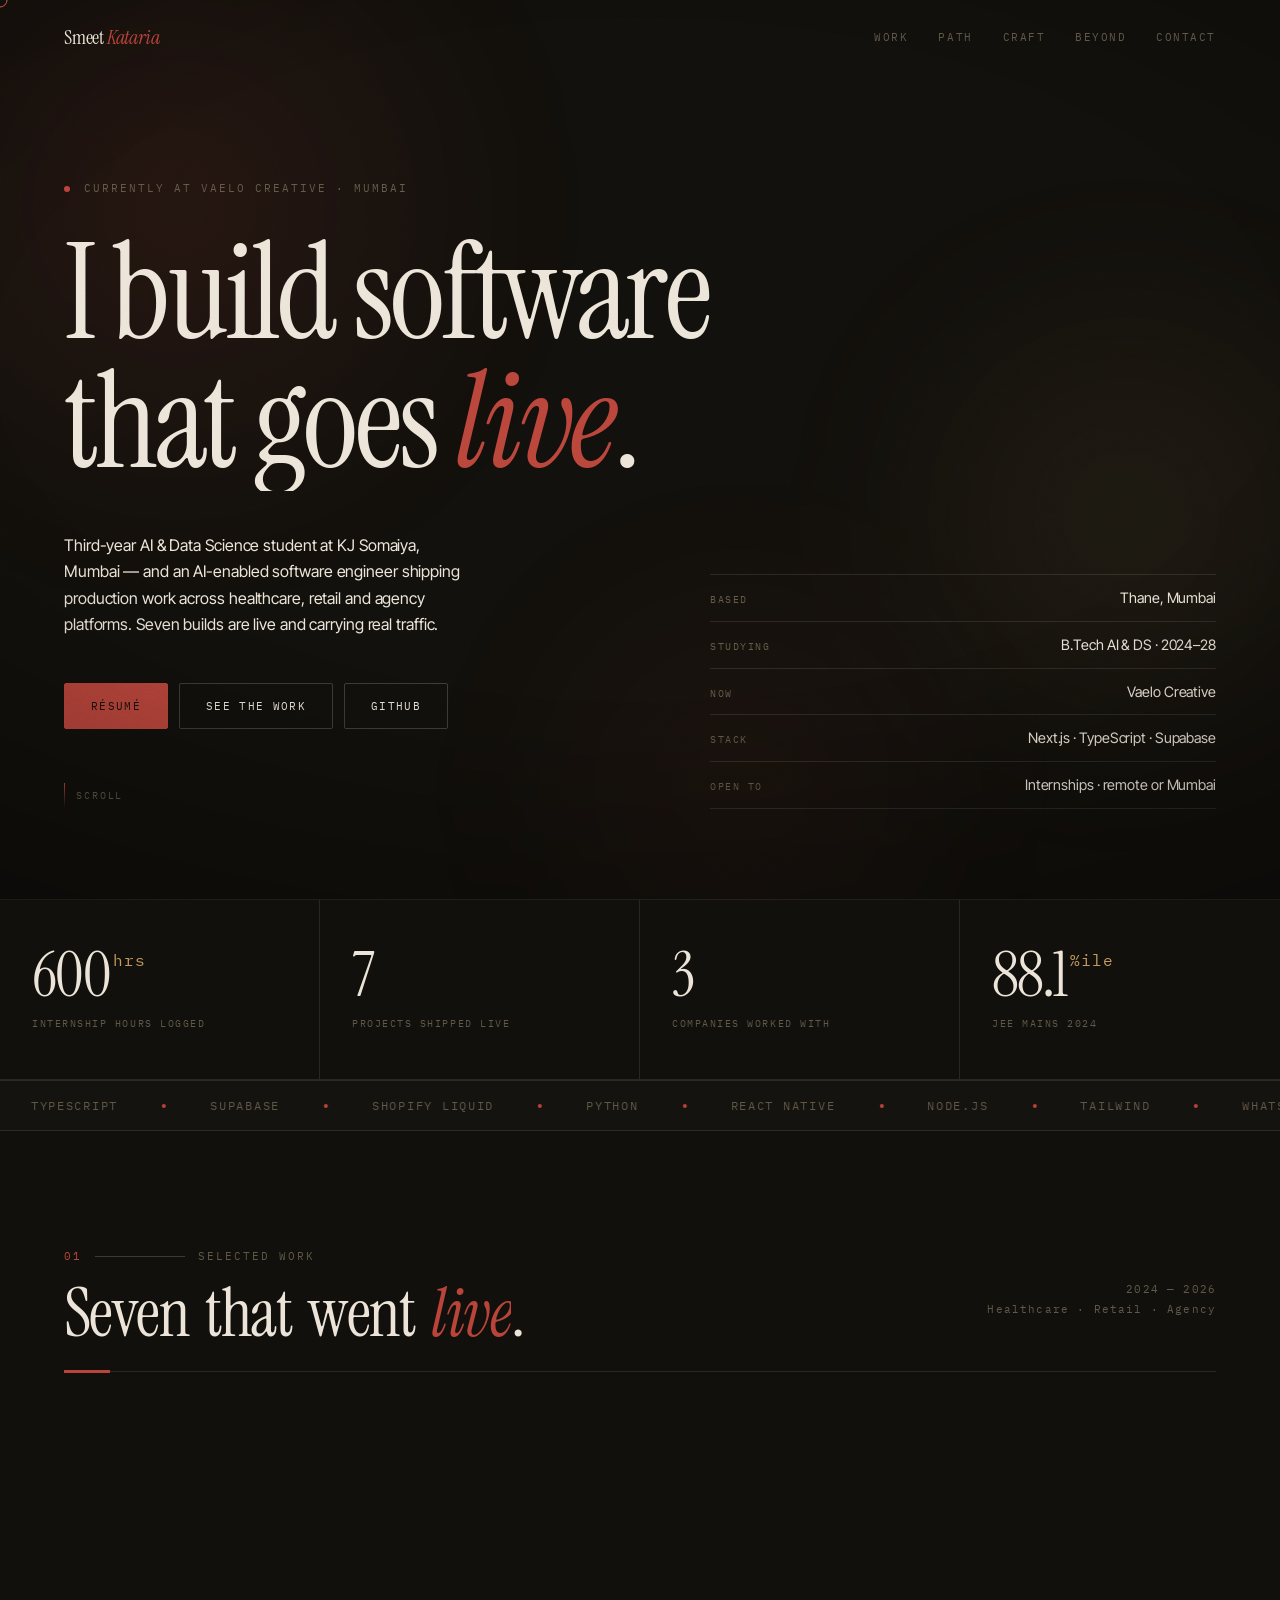
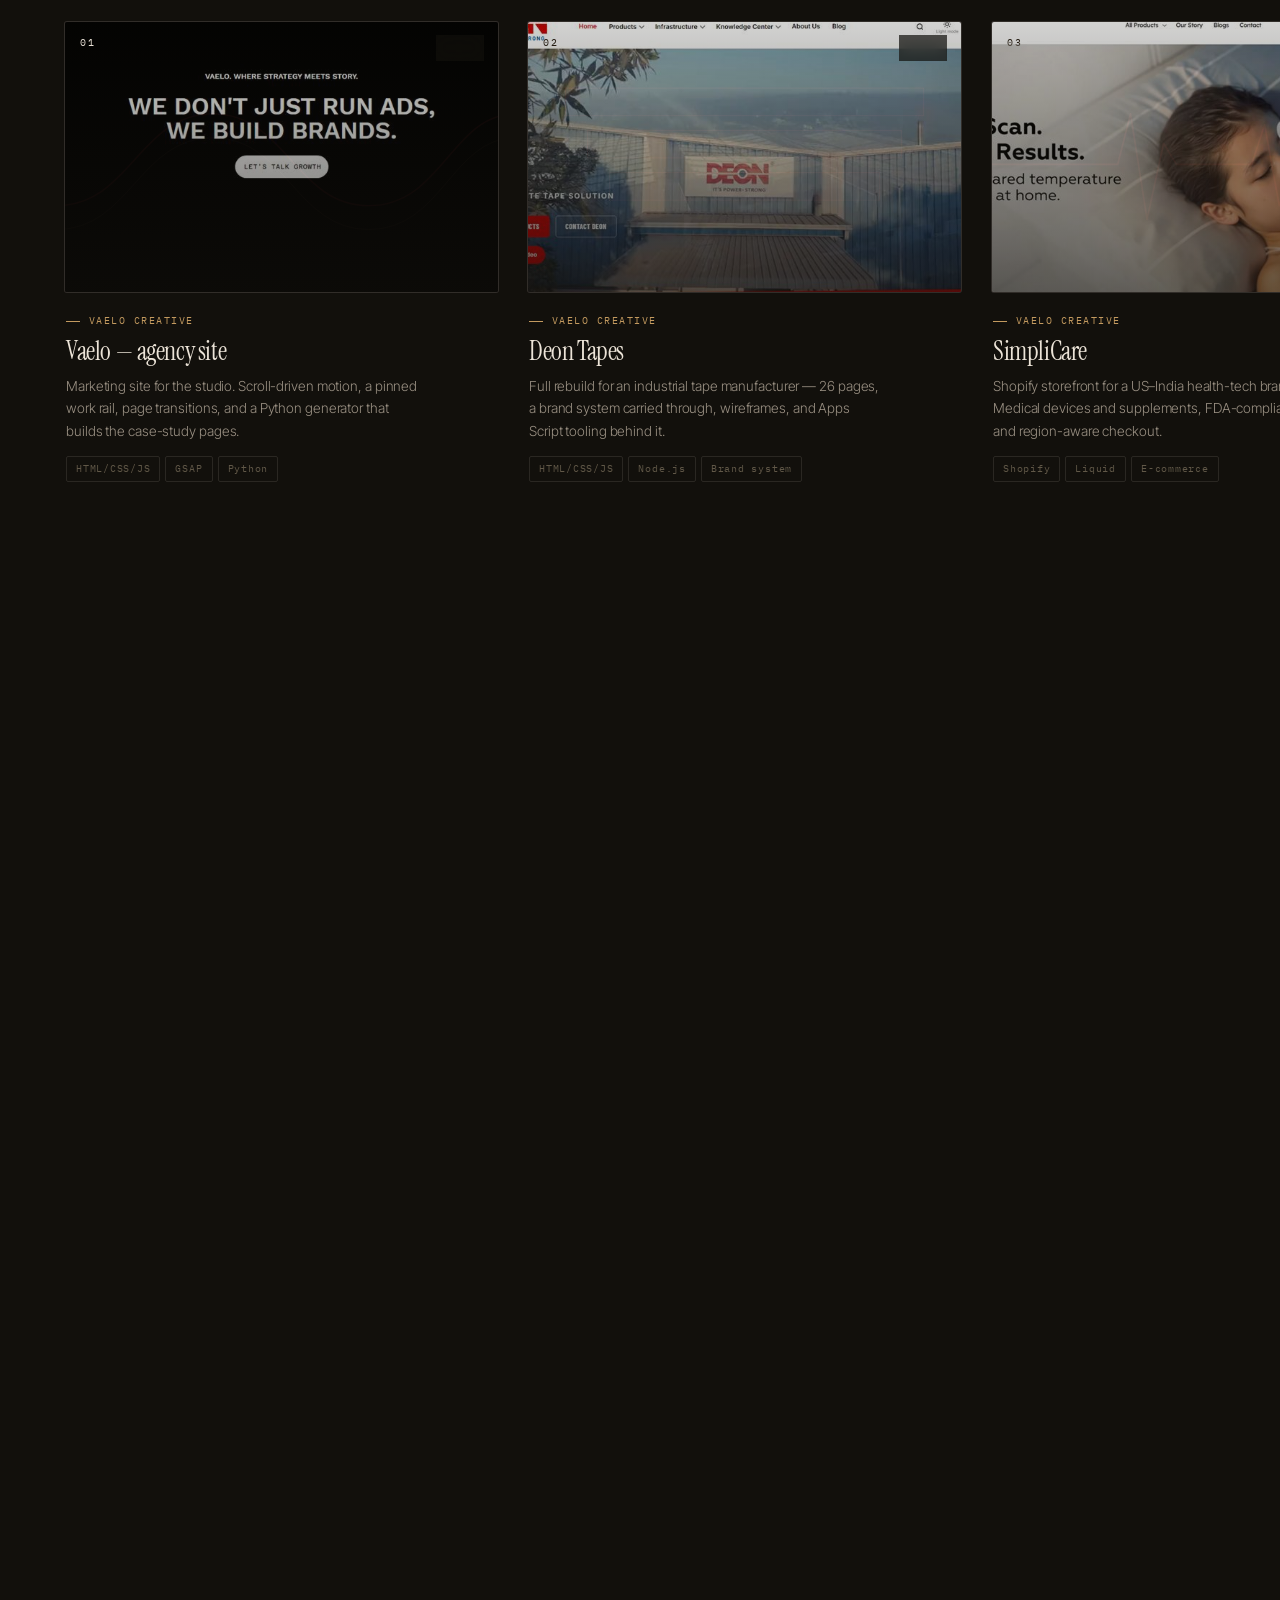
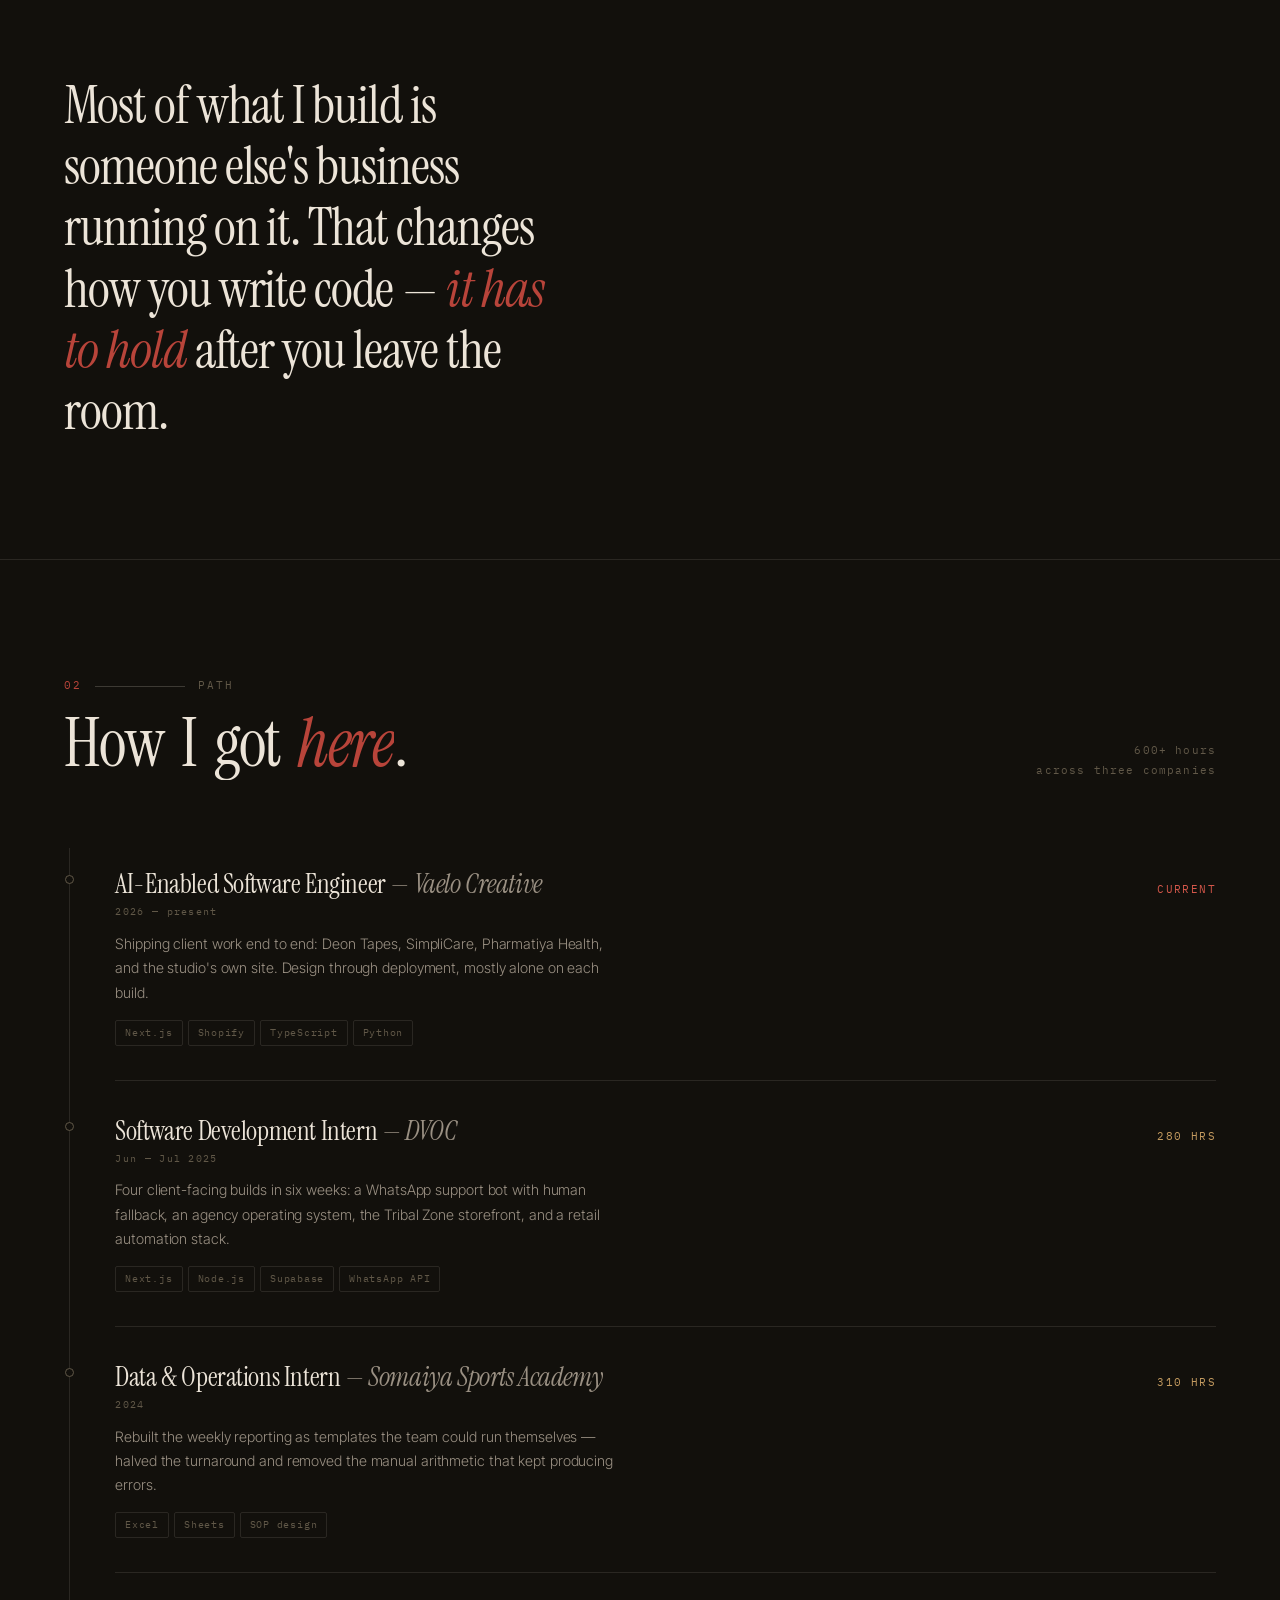
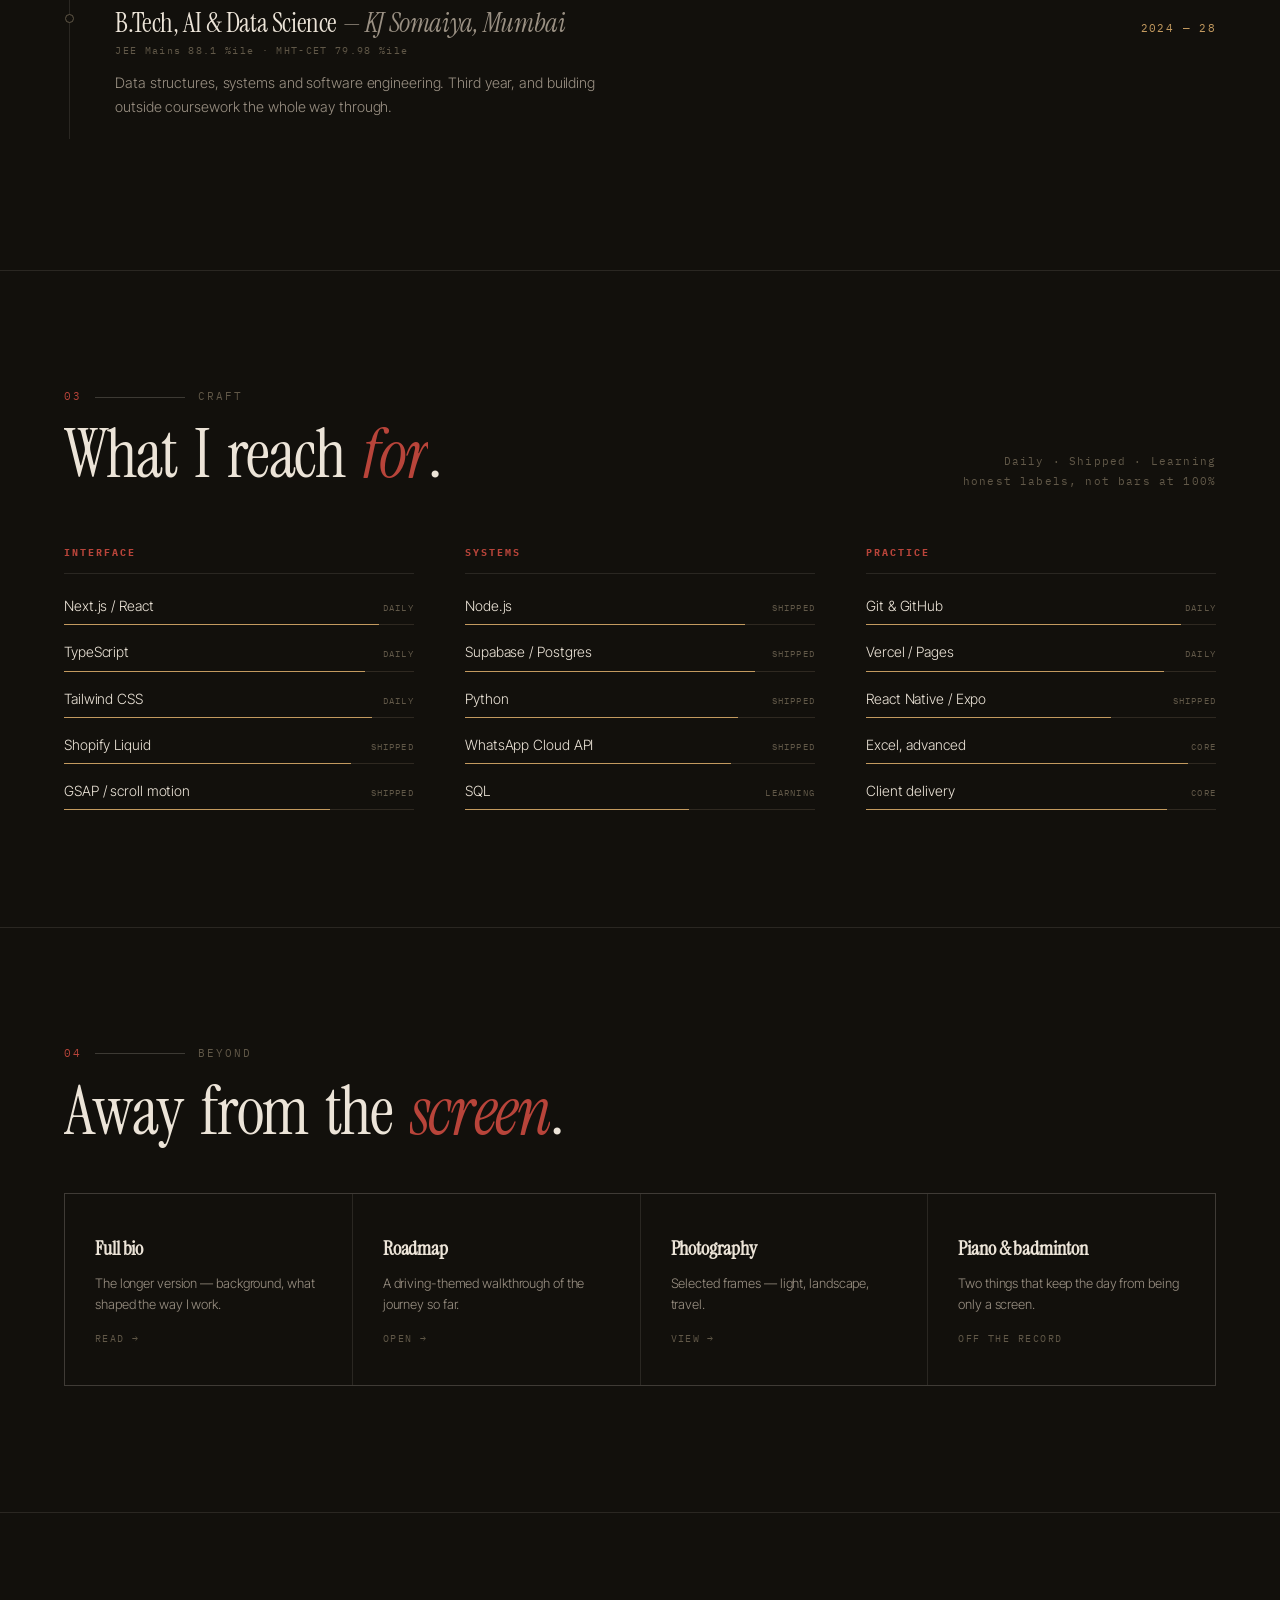
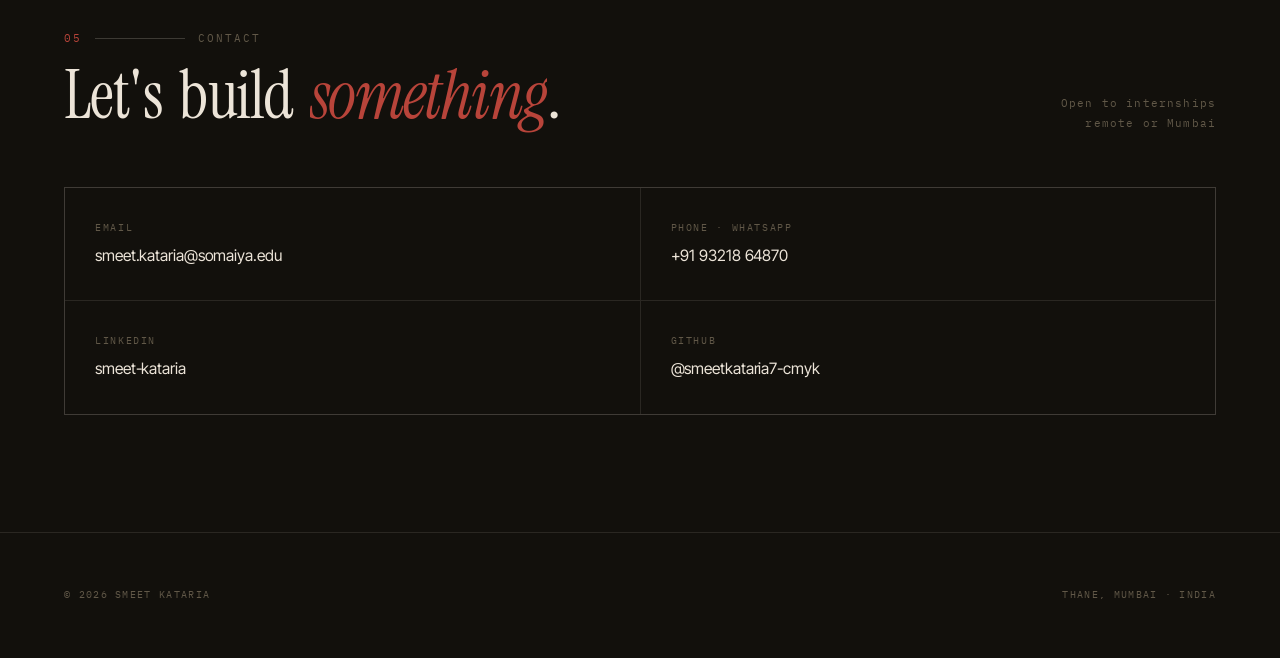
==== commit 5255fd92: "Carry the theme across every page, on shared assets The bio and roadmap pages were still on the old " ====
--- a/index.html
+++ b/index.html
@@ -13,152 +13,13 @@
 <link rel="preconnect" href="https://fonts.googleapis.com">
 <link rel="preconnect" href="https://fonts.gstatic.com" crossorigin>
 <link href="https://fonts.googleapis.com/css2?family=Instrument+Serif:ital@0;1&family=Inter+Tight:wght@300;400;500;600;700&family=IBM+Plex+Mono:wght@400;500&display=swap" rel="stylesheet">
+<link rel="stylesheet" href="assets/theme.css">
 <style>
-*,*::before,*::after{margin:0;padding:0;box-sizing:border-box;-webkit-font-smoothing:antialiased;}
-
-:root{
-  /* Warm ink ground — brown cast, never pure black, so the screenshots
-     (cream jewellery, clinical teal, riso orange) sit on it without clashing */
-  --ink:#12100c;
-  --ink-1:#1a1713;
-  --ink-2:#241f19;
-  --ink-3:#2f2921;
-
-  --bone:#ece4d8;
-  --bone-2:#9a9083;
-  --bone-3:#615848;
-
-  --ox:#b8443a;          /* oxblood — the one loud colour */
-  --ox-hi:#d4574a;
-  --brass:#c39a5f;       /* figures and data only */
-
-  --rule:rgba(236,228,216,.11);
-  --rule-2:rgba(236,228,216,.20);
-
-  --serif:'Instrument Serif',Georgia,'Times New Roman',serif;
-  --sans:'Inter Tight',system-ui,-apple-system,sans-serif;
-  --mono:'IBM Plex Mono',ui-monospace,monospace;
-
-  --spring:cubic-bezier(.22,.61,.36,1);
-  --ease:cubic-bezier(.16,1,.3,1);
-  --swift:cubic-bezier(.4,0,.2,1);
-}
-
-html{scroll-behavior:auto;}
-body{
-  font-family:var(--sans);color:var(--bone);background:var(--ink);
-  font-weight:400;line-height:1.65;letter-spacing:-.006em;
-  /* clip, never hidden: hidden forces overflow-y:auto, makes body a scroll
-     container and silently breaks the position:sticky pin on the work rail */
-  overflow-x:clip;
-}
-::selection{background:rgba(184,68,58,.32);color:var(--bone);}
-a{color:inherit;}
-:focus-visible{outline:2px solid var(--ox-hi);outline-offset:3px;border-radius:2px;}
-
-/* ══ TYPE SCALE ══ */
-.display{font-family:var(--serif);font-weight:400;line-height:.94;letter-spacing:-.022em;}
-.display em{font-style:italic;color:var(--ox);}
-.lede{font-size:clamp(1.02rem,1.5vw,1.22rem);color:var(--bone-2);font-weight:300;line-height:1.62;}
-.label{font-family:var(--mono);font-size:.68rem;letter-spacing:.19em;text-transform:uppercase;color:var(--bone-3);}
-.figure{font-family:var(--serif);font-variant-numeric:tabular-nums;letter-spacing:-.02em;}
-
-/* ══ CURTAIN ══ */
-.curtain{position:fixed;inset:0;z-index:9999;background:var(--ink);
-  display:flex;flex-direction:column;justify-content:flex-end;
-  padding:0 clamp(22px,5vw,72px) clamp(30px,6vh,64px);
-  transition:clip-path .95s var(--ease);clip-path:inset(0 0 0 0);}
-.curtain.up{clip-path:inset(0 0 100% 0);}
-.curtain-rule{height:1px;background:var(--rule);position:relative;margin-bottom:26px;}
-.curtain-rule i{position:absolute;left:0;top:-1px;height:3px;width:0;background:var(--ox);}
-.curtain-row{display:flex;align-items:flex-end;justify-content:space-between;gap:24px;flex-wrap:wrap;}
-.curtain-word{font-family:var(--serif);font-size:clamp(2.6rem,11vw,7.5rem);line-height:.86;overflow:hidden;}
-.curtain-word i{display:block;font-style:normal;transform:translateY(104%);
-  transition:transform 1s var(--ease) .12s;}
-.curtain.go .curtain-word i{transform:none;}
-.curtain-word b{font-weight:400;font-style:italic;color:var(--ox);}
-.curtain-num{font-family:var(--mono);font-size:clamp(1.1rem,3vw,1.9rem);color:var(--bone-3);
-  font-variant-numeric:tabular-nums;}
-.curtain-sub{font-family:var(--mono);font-size:.66rem;letter-spacing:.2em;text-transform:uppercase;
-  color:var(--bone-3);margin-bottom:14px;opacity:0;transition:opacity .6s .2s;}
-.curtain.go .curtain-sub{opacity:1;}
-
-/* ══ AMBIENT ══ */
-.grain{position:fixed;inset:0;pointer-events:none;z-index:4000;opacity:.30;mix-blend-mode:overlay;
-  background-image:url("data:image/svg+xml,%3Csvg xmlns='http://www.w3.org/2000/svg' width='200' height='200'%3E%3Cfilter id='n'%3E%3CfeTurbulence baseFrequency='.82' numOctaves='4' type='fractalNoise'/%3E%3CfeColorMatrix type='saturate' values='0'/%3E%3C/filter%3E%3Crect width='200' height='200' filter='url(%23n)' opacity='.6'/%3E%3C/svg%3E");}
-.vignette{position:fixed;inset:0;pointer-events:none;z-index:3999;
-  background:radial-gradient(120% 90% at 50% 40%,transparent 42%,rgba(0,0,0,.55) 100%);}
-.warmth{position:fixed;inset:0;pointer-events:none;z-index:0;overflow:hidden;}
-.warmth i{position:absolute;border-radius:50%;filter:blur(90px);opacity:.5;}
-.warmth .w1{width:52vw;height:52vw;left:-12%;top:-14%;background:radial-gradient(circle,rgba(184,68,58,.30),transparent 68%);animation:drift1 26s ease-in-out infinite;}
-.warmth .w2{width:44vw;height:44vw;right:-10%;top:26%;background:radial-gradient(circle,rgba(195,154,95,.20),transparent 68%);animation:drift2 32s ease-in-out infinite;}
-.warmth .w3{width:40vw;height:40vw;left:38%;bottom:-16%;background:radial-gradient(circle,rgba(184,68,58,.16),transparent 68%);animation:drift1 29s ease-in-out infinite reverse;}
-@keyframes drift1{0%,100%{transform:translate(0,0) scale(1);}50%{transform:translate(7%,5%) scale(1.14);}}
-@keyframes drift2{0%,100%{transform:translate(0,0) scale(1);}50%{transform:translate(-6%,8%) scale(1.1);}}
-
-/* ══ CURSOR ══ */
-.cursor{position:fixed;top:0;left:0;width:15px;height:15px;border:1px solid var(--ox-hi);
-  border-radius:50%;pointer-events:none;z-index:9000;transform:translate(-50%,-50%);
-  transition:width .35s var(--spring),height .35s var(--spring),background .3s,border-color .3s;}
-.cursor.big{width:46px;height:46px;background:rgba(184,68,58,.10);}
-.cursor.label{width:74px;height:74px;background:var(--ox);border-color:var(--ox);}
-.cursor::after{content:attr(data-label);position:absolute;inset:0;display:flex;align-items:center;
-  justify-content:center;font-family:var(--mono);font-size:8.5px;letter-spacing:.09em;
-  text-transform:uppercase;color:var(--ink);opacity:0;transition:opacity .25s;white-space:nowrap;}
-.cursor.label::after{opacity:1;}
-@media(hover:none){.cursor{display:none;}}
-
-/* ══ PROGRESS ══ */
-.progress{position:fixed;top:0;left:0;height:2px;background:var(--ox);z-index:8000;
-  transform-origin:left;transform:scaleX(0);pointer-events:none;}
-
-/* ══ NAV ══ */
-nav{position:fixed;top:0;left:0;right:0;z-index:7000;
-  padding:22px clamp(22px,5vw,72px);display:flex;justify-content:space-between;align-items:center;
-  transition:padding .5s var(--ease),background .5s,border-color .5s;
-  border-bottom:1px solid transparent;}
-body.scrolled nav{padding:13px clamp(22px,5vw,72px);background:rgba(18,16,12,.82);
-  backdrop-filter:blur(18px) saturate(130%);-webkit-backdrop-filter:blur(18px) saturate(130%);
-  border-bottom-color:var(--rule);}
-.nav-logo{font-family:var(--serif);font-size:1.22rem;text-decoration:none;letter-spacing:-.01em;}
-.nav-logo em{font-style:italic;color:var(--ox);}
-.nav-links{display:flex;gap:30px;}
-.nav-links a{font-family:var(--mono);font-size:.68rem;letter-spacing:.14em;text-transform:uppercase;
-  color:var(--bone-3);text-decoration:none;position:relative;padding:3px 0;
-  opacity:0;transform:translateY(-7px);
-  transition:opacity .5s var(--ease),transform .5s var(--spring),color .3s;}
-body.lit .nav-links a{opacity:1;transform:none;}
-.nav-links a:nth-child(1){transition-delay:.42s;}
-.nav-links a:nth-child(2){transition-delay:.48s;}
-.nav-links a:nth-child(3){transition-delay:.54s;}
-.nav-links a:nth-child(4){transition-delay:.60s;}
-.nav-links a:nth-child(5){transition-delay:.66s;}
-.nav-links a::after{content:'';position:absolute;left:0;right:0;bottom:0;height:1px;
-  background:var(--ox);transform:scaleX(0);transform-origin:right;
-  transition:transform .45s var(--spring);}
-.nav-links a:hover,.nav-links a.active{color:var(--bone);}
-.nav-links a:hover::after,.nav-links a.active::after{transform:scaleX(1);transform-origin:left;}
-.burger{display:none;background:none;border:none;cursor:pointer;width:26px;height:16px;position:relative;}
-.burger i{position:absolute;left:0;width:100%;height:1px;background:var(--bone);transition:all .35s var(--spring);}
-.burger i:nth-child(1){top:0;}
-.burger i:nth-child(2){top:7px;}
-.burger i:nth-child(3){top:14px;}
-body.menu .burger i:nth-child(1){top:7px;transform:rotate(45deg);}
-body.menu .burger i:nth-child(2){opacity:0;transform:scaleX(0);}
-body.menu .burger i:nth-child(3){top:7px;transform:rotate(-45deg);}
-.mobile-menu{position:fixed;inset:0;z-index:6999;background:var(--ink);display:flex;
-  flex-direction:column;align-items:flex-start;justify-content:center;gap:6px;
-  padding:0 clamp(22px,7vw,60px);clip-path:inset(0 0 100% 0);
-  transition:clip-path .6s var(--ease);pointer-events:none;}
-body.menu .mobile-menu{clip-path:inset(0 0 0 0);pointer-events:auto;}
-.mobile-menu a{font-family:var(--serif);font-size:clamp(2rem,9vw,3.4rem);text-decoration:none;
-  line-height:1.12;transition:color .3s;}
-.mobile-menu a:hover{color:var(--ox);}
-@media(max-width:820px){.nav-links{display:none;}.burger{display:block;}}
-
-/* ══ HERO ══ */
-.hero{position:relative;padding:clamp(130px,20vh,190px) clamp(22px,5vw,72px) clamp(60px,10vh,110px);
-  z-index:1;}
+/* ── page-specific: everything shared lives in assets/theme.css ── */
+
+/* HERO */
+.hero{position:relative;z-index:1;
+  padding:clamp(130px,20vh,190px) var(--pad) clamp(60px,10vh,110px);}
 .hero-grid{position:absolute;inset:0;z-index:0;pointer-events:none;overflow:hidden;
   mask-image:linear-gradient(180deg,transparent 40%,#000 100%);
   -webkit-mask-image:linear-gradient(180deg,transparent 40%,#000 100%);}
@@ -177,36 +38,17 @@
   font-size:clamp(3rem,10.5vw,9rem);line-height:.9;letter-spacing:-.028em;
   margin-bottom:clamp(28px,4.5vh,48px);}
 .hero h1 em{font-style:italic;color:var(--ox);}
-.mask{display:block;overflow:hidden;padding-bottom:.06em;}
-.mask > i{display:block;font-style:normal;transform:translateY(106%);
-  transition:transform 1.15s var(--ease);}
-body.lit .mask > i{transform:none;}
-.mask:nth-of-type(2) > i{transition-delay:.11s;}
-.mask:nth-of-type(3) > i{transition-delay:.22s;}
 .hero-cols{display:grid;grid-template-columns:minmax(0,1.15fr) minmax(0,1fr);
   gap:clamp(28px,5vw,80px);align-items:end;}
 @media(max-width:860px){.hero-cols{grid-template-columns:1fr;gap:32px;}}
 .hero-lede{max-width:46ch;}
-.hero-facts{display:flex;flex-direction:column;gap:0;border-top:1px solid var(--rule);}
+.hero-facts{display:flex;flex-direction:column;border-top:1px solid var(--rule);}
 .hero-fact{display:flex;justify-content:space-between;align-items:baseline;gap:16px;
   padding:11px 0;border-bottom:1px solid var(--rule);}
 .hero-fact dt{font-family:var(--mono);font-size:.65rem;letter-spacing:.15em;
   text-transform:uppercase;color:var(--bone-3);}
 .hero-fact dd{font-size:.9rem;color:var(--bone);text-align:right;}
 .cta-row{display:flex;flex-wrap:wrap;gap:11px;margin-top:clamp(30px,5vh,48px);}
-.btn{display:inline-flex;align-items:center;gap:9px;padding:13px 26px;
-  font-family:var(--mono);font-size:.7rem;letter-spacing:.12em;text-transform:uppercase;
-  text-decoration:none;border-radius:2px;border:1px solid var(--rule-2);
-  transition:background .4s var(--swift),color .4s var(--swift),border-color .4s;
-  position:relative;overflow:hidden;will-change:transform;}
-.btn span{position:relative;z-index:1;}
-.btn::before{content:'';position:absolute;inset:0;background:var(--ox);
-  transform:scaleY(0);transform-origin:bottom;transition:transform .45s var(--ease);z-index:0;}
-.btn:hover::before{transform:scaleY(1);}
-.btn:hover{color:var(--bone);border-color:var(--ox);}
-.btn-solid{background:var(--ox);border-color:var(--ox);color:var(--ink);}
-.btn-solid::before{background:var(--bone);}
-.btn-solid:hover{color:var(--ink);border-color:var(--bone);}
 .scroll-cue{display:flex;align-items:center;gap:11px;margin-top:clamp(36px,6vh,60px);
   font-family:var(--mono);font-size:.62rem;letter-spacing:.19em;text-transform:uppercase;
   color:var(--bone-3);opacity:0;transition:opacity .8s .95s;}
@@ -215,48 +57,13 @@
   animation:cue 1.9s ease-in-out infinite;}
 @keyframes cue{0%,100%{opacity:.25;transform:scaleY(.5);transform-origin:top;}50%{opacity:1;transform:scaleY(1);}}
 
-/* ══ SECTION SHELL ══ */
-.sec{position:relative;padding:clamp(80px,13vh,150px) clamp(22px,5vw,72px);z-index:1;}
-.wrap{max-width:1320px;margin:0 auto;}
-.sec-head{display:grid;grid-template-columns:minmax(0,1fr) auto;gap:24px;
-  align-items:end;margin-bottom:clamp(38px,6vh,68px);}
-@media(max-width:760px){.sec-head{grid-template-columns:1fr;align-items:start;}}
-.sec-label{display:flex;align-items:center;gap:13px;margin-bottom:16px;
-  font-family:var(--mono);font-size:.66rem;letter-spacing:.19em;text-transform:uppercase;
-  color:var(--bone-3);}
-.sec-label .num{color:var(--ox);font-variant-numeric:tabular-nums;}
-.sec-label .rule{height:1px;background:var(--rule-2);width:0;transition:width 1s var(--ease) .15s;}
-.sec-label.on .rule{width:clamp(32px,7vw,90px);}
-.sec-title{font-family:var(--serif);font-weight:400;
-  font-size:clamp(2rem,5.4vw,4.2rem);line-height:.98;letter-spacing:-.024em;}
-.sec-title em{font-style:italic;color:var(--ox);}
-.sec-aside{font-family:var(--mono);font-size:.66rem;letter-spacing:.11em;
-  color:var(--bone-3);text-align:right;line-height:1.9;}
-@media(max-width:760px){.sec-aside{text-align:left;}}
-
-/* split letters */
-.split{display:inline-block;overflow:hidden;vertical-align:bottom;padding-bottom:.055em;}
-.split > b{display:inline-block;font-weight:inherit;transform:translateY(112%);
-  transition:transform .95s var(--ease);transition-delay:calc(var(--i,0)*24ms);}
-.split.on > b{transform:none;}
-.split > b.sp{width:.26em;}
-
-/* ══ TICKER ══ */
-.ticker{border-top:1px solid var(--rule);border-bottom:1px solid var(--rule);
-  overflow:hidden;padding:15px 0;position:relative;z-index:1;background:rgba(236,228,216,.014);}
-.ticker-track{display:flex;gap:44px;white-space:nowrap;will-change:transform;}
-.ticker-track span{display:inline-flex;align-items:center;gap:44px;flex-shrink:0;
-  font-family:var(--mono);font-size:.72rem;letter-spacing:.15em;text-transform:uppercase;
-  color:var(--bone-3);}
-.ticker-track span::after{content:'';width:4px;height:4px;background:var(--ox);
-  border-radius:50%;flex:0 0 auto;}
-
-/* ══ FIGURES ══ */
+/* FIGURES */
 .figures{display:grid;grid-template-columns:repeat(4,1fr);border-top:1px solid var(--rule);
   position:relative;z-index:1;}
 @media(max-width:800px){.figures{grid-template-columns:repeat(2,1fr);}}
 .fig{padding:clamp(26px,4vw,46px) clamp(18px,2.5vw,32px);border-bottom:1px solid var(--rule);
-  border-right:1px solid var(--rule);position:relative;overflow:hidden;transition:background .5s var(--ease);}
+  border-right:1px solid var(--rule);position:relative;overflow:hidden;
+  transition:background .5s var(--ease);}
 .fig:last-child{border-right:none;}
 @media(max-width:800px){.fig:nth-child(2n){border-right:none;}}
 .fig::before{content:'';position:absolute;left:0;right:0;bottom:0;height:2px;background:var(--ox);
@@ -272,19 +79,18 @@
 .fig-l{font-family:var(--mono);font-size:.64rem;letter-spacing:.15em;text-transform:uppercase;
   color:var(--bone-3);margin-top:13px;line-height:1.6;}
 
-/* ══ WORK RAIL ══ */
+/* WORK RAIL */
 .rail-meta{display:flex;justify-content:space-between;align-items:center;gap:20px;
-  padding:0 clamp(22px,5vw,72px);margin-bottom:20px;flex-wrap:wrap;}
-.rail-prog{height:1px;background:var(--rule);margin:0 clamp(22px,5vw,72px) 30px;position:relative;}
+  padding:0 var(--pad);margin-bottom:20px;flex-wrap:wrap;}
+.rail-prog{height:1px;background:var(--rule);margin:0 var(--pad) 30px;position:relative;}
 .rail-prog i{position:absolute;left:0;top:-1px;height:3px;width:4%;background:var(--ox);
   transition:width .18s var(--swift);}
 .swipe-hint{display:none;font-family:var(--mono);font-size:.63rem;letter-spacing:.15em;
-  text-transform:uppercase;color:var(--bone-3);padding:0 clamp(22px,5vw,72px) 14px;}
+  text-transform:uppercase;color:var(--bone-3);padding:0 var(--pad) 14px;}
 @media(max-width:900px){.swipe-hint{display:block;}}
 .rail-wrap{position:relative;z-index:1;}
 .rail-stick{position:sticky;top:0;height:100vh;display:flex;align-items:center;overflow:hidden;}
-.rail{display:flex;gap:clamp(16px,2.2vw,30px);padding:0 clamp(22px,5vw,72px);will-change:transform;}
-
+.rail{display:flex;gap:clamp(16px,2.2vw,30px);padding:0 var(--pad);will-change:transform;}
 .card{flex:0 0 clamp(300px,34vw,470px);text-decoration:none;color:inherit;
   display:flex;flex-direction:column;position:relative;will-change:transform;}
 .card-frame{position:relative;aspect-ratio:16/10;overflow:hidden;background:var(--ink-1);
@@ -294,7 +100,7 @@
   opacity:0;transition:opacity .6s var(--ease);}
 .card-frame.has-shot::after{opacity:1;}
 .card:hover .card-frame{border-color:var(--rule-2);}
-/* the image sits oversized so it can parallax inside its own frame */
+/* the image is oversized so it can parallax inside its own frame */
 .card-shot{position:absolute;top:-6%;left:0;width:100%;height:112%;object-fit:cover;
   object-position:top center;z-index:1;opacity:0;
   transition:opacity .9s var(--ease),transform 1s var(--ease);}
@@ -319,10 +125,7 @@
 .card:hover h3{color:var(--ox-hi);}
 .card-desc{font-size:.86rem;color:var(--bone-2);line-height:1.62;font-weight:300;max-width:44ch;}
 .card-tags{display:flex;flex-wrap:wrap;gap:5px;margin-top:14px;}
-.tag{font-family:var(--mono);font-size:.6rem;letter-spacing:.08em;padding:4px 9px;
-  border:1px solid var(--rule);border-radius:2px;color:var(--bone-3);transition:all .35s;}
 .card:hover .tag{border-color:var(--rule-2);color:var(--bone-2);}
-
 @media(max-width:900px){
   .rail-stick{position:relative;height:auto;overflow-x:auto;overflow-y:hidden;
     -webkit-overflow-scrolling:touch;scroll-snap-type:x mandatory;padding-bottom:14px;}
@@ -331,16 +134,11 @@
   .rail-wrap{height:auto!important;}
 }
 
-/* ══ STATEMENT ══ */
-.statement{text-align:left;}
+/* STATEMENT */
 .statement p{font-family:var(--serif);font-weight:400;
-  font-size:clamp(1.5rem,4.4vw,3.3rem);line-height:1.16;letter-spacing:-.02em;
-  max-width:20ch;}
-.statement .w{opacity:.2;transition:opacity .55s var(--ease),color .55s var(--ease);}
-.statement .w.on{opacity:1;}
-.statement .accent{color:var(--ox);font-style:italic;}
-
-/* ══ TIMELINE ══ */
+  font-size:clamp(1.5rem,4.4vw,3.3rem);line-height:1.16;letter-spacing:-.02em;max-width:20ch;}
+
+/* TIMELINE */
 .timeline{position:relative;padding-left:clamp(26px,4vw,52px);}
 .timeline::before{content:'';position:absolute;left:5px;top:14px;bottom:14px;width:1px;background:var(--rule);}
 .tl-fill{position:absolute;left:5px;top:14px;width:1px;height:0;
@@ -349,8 +147,9 @@
   transition:padding-left .5s var(--spring);}
 .entry:last-child{border-bottom:none;}
 .entry:hover{padding-left:9px;}
-.entry::before{content:'';position:absolute;left:calc(-1 * clamp(26px,4vw,52px) + 1px);top:calc(clamp(22px,3.4vw,34px) + 7px);
-  width:9px;height:9px;border-radius:50%;background:var(--ink);border:1px solid var(--bone-3);
+.entry::before{content:'';position:absolute;left:calc(-1 * clamp(26px,4vw,52px) + 1px);
+  top:calc(clamp(22px,3.4vw,34px) + 7px);width:9px;height:9px;border-radius:50%;
+  background:var(--ink);border:1px solid var(--bone-3);
   transition:all .55s var(--spring);z-index:2;}
 .entry.lit::before{background:var(--ox);border-color:var(--ox);box-shadow:0 0 0 4px rgba(184,68,58,.14);}
 .entry-top{display:flex;justify-content:space-between;align-items:baseline;gap:14px;
@@ -366,7 +165,7 @@
 .entry-note{font-size:.9rem;color:var(--bone-2);line-height:1.68;max-width:64ch;font-weight:300;}
 .entry-tags{display:flex;flex-wrap:wrap;gap:5px;margin-top:15px;}
 
-/* ══ SKILLS ══ */
+/* SKILLS */
 .skills{display:grid;grid-template-columns:repeat(auto-fit,minmax(230px,1fr));
   gap:clamp(28px,4vw,56px);}
 .sk-group h4{font-family:var(--mono);font-size:.64rem;letter-spacing:.19em;text-transform:uppercase;
@@ -383,14 +182,15 @@
   transition:width 1.2s var(--ease);transition-delay:calc(var(--d,0)*70ms);}
 .sk-item:hover .meter i{background:var(--ox);}
 
-/* ══ BEYOND ══ */
+/* BEYOND */
 .beyond{display:grid;grid-template-columns:repeat(auto-fit,minmax(220px,1fr));gap:1px;
   background:var(--rule);border:1px solid var(--rule);}
 .by{background:var(--ink);padding:clamp(24px,3.4vw,38px) clamp(20px,2.6vw,30px);
   text-decoration:none;color:inherit;position:relative;overflow:hidden;
   transition:background .5s var(--ease);min-height:150px;display:flex;flex-direction:column;}
 .by::before{content:'';position:absolute;inset:0;pointer-events:none;opacity:0;
-  transition:opacity .5s;background:radial-gradient(340px circle at var(--mx,50%) var(--my,50%),rgba(184,68,58,.13),transparent 62%);}
+  transition:opacity .5s;
+  background:radial-gradient(340px circle at var(--mx,50%) var(--my,50%),rgba(184,68,58,.13),transparent 62%);}
 .by:hover{background:var(--ink-1);}
 .by:hover::before{opacity:1;}
 .by h4{font-family:var(--serif);font-size:1.24rem;margin-bottom:8px;position:relative;
@@ -399,80 +199,10 @@
 .by p{font-size:.82rem;color:var(--bone-2);line-height:1.6;font-weight:300;position:relative;}
 .by .go{margin-top:auto;padding-top:16px;font-family:var(--mono);font-size:.6rem;
   letter-spacing:.15em;text-transform:uppercase;color:var(--bone-3);
-  display:flex;align-items:center;gap:7px;transition:color .35s,gap .35s var(--spring);position:relative;}
+  display:flex;align-items:center;gap:7px;position:relative;
+  transition:color .35s,gap .35s var(--spring);}
 .by:hover .go{color:var(--ox-hi);gap:12px;}
 
-/* ══ CONTACT ══ */
-.contact{display:grid;grid-template-columns:repeat(2,1fr);gap:1px;background:var(--rule);
-  border:1px solid var(--rule);}
-@media(max-width:640px){.contact{grid-template-columns:1fr;}}
-.contact a{background:var(--ink);padding:clamp(22px,3.2vw,32px) clamp(20px,2.6vw,30px);
-  text-decoration:none;display:flex;justify-content:space-between;align-items:center;gap:16px;
-  transition:background .45s var(--ease);}
-.contact a:hover{background:var(--ink-1);}
-.ct-l{font-family:var(--mono);font-size:.6rem;letter-spacing:.17em;text-transform:uppercase;
-  color:var(--bone-3);margin-bottom:6px;}
-.ct-v{font-size:.98rem;position:relative;display:inline-block;}
-.ct-v::after{content:'';position:absolute;left:0;right:0;bottom:-3px;height:1px;background:var(--ox);
-  transform:scaleX(0);transform-origin:right;transition:transform .5s var(--spring);}
-.contact a:hover .ct-v::after{transform:scaleX(1);transform-origin:left;}
-.ct-arrow{font-family:var(--mono);color:var(--bone-3);opacity:0;transform:translateX(-8px);
-  transition:all .45s var(--spring);flex:0 0 auto;}
-.contact a:hover .ct-arrow{opacity:1;transform:none;color:var(--ox-hi);}
-
-/* ══ FOOTER ══ */
-footer{padding:clamp(38px,6vh,60px) clamp(22px,5vw,72px);border-top:1px solid var(--rule);
-  display:flex;justify-content:space-between;gap:16px;flex-wrap:wrap;
-  font-family:var(--mono);font-size:.63rem;letter-spacing:.13em;text-transform:uppercase;
-  color:var(--bone-3);position:relative;z-index:1;}
-
-/* ══ BACK TO TOP ══ */
-.totop{position:fixed;right:clamp(16px,2.4vw,30px);bottom:clamp(16px,2.4vw,30px);z-index:6000;
-  width:46px;height:46px;border-radius:50%;background:rgba(26,23,19,.9);
-  backdrop-filter:blur(12px);-webkit-backdrop-filter:blur(12px);
-  border:1px solid var(--rule-2);color:var(--bone-2);cursor:pointer;
-  display:flex;align-items:center;justify-content:center;font-family:var(--mono);font-size:.85rem;
-  opacity:0;transform:translateY(12px) scale(.86);pointer-events:none;
-  transition:all .5s var(--spring);}
-.totop.on{opacity:1;transform:none;pointer-events:auto;}
-.totop:hover{color:var(--ox-hi);border-color:var(--ox);}
-.totop svg{position:absolute;inset:-1px;width:46px;height:46px;transform:rotate(-90deg);}
-.totop circle{fill:none;stroke:var(--ox);stroke-width:1.5;transition:stroke-dashoffset .15s linear;}
-
-/* ══ REVEAL ══ */
-[data-rev]{opacity:0;transform:translateY(26px);
-  transition:opacity 1s var(--ease),transform 1s var(--spring);}
-[data-rev].in{opacity:1;transform:none;}
-[data-rev][data-stagger] > *{opacity:0;transform:translateY(20px);
-  transition:opacity .8s var(--ease),transform .8s var(--spring);}
-[data-rev][data-stagger] > *.in{opacity:1;transform:none;}
-[data-par]{will-change:transform;}
-
-/* card artwork draw */
-.draw{stroke-dasharray:var(--len,900);stroke-dashoffset:var(--len,900);
-  transition:stroke-dashoffset 1.7s var(--ease);}
-.card.seen .draw{stroke-dashoffset:0;}
-.pop{opacity:0;transform:scale(.35);transform-origin:center;
-  transition:opacity .65s var(--ease),transform .65s var(--spring);
-  transition-delay:calc(var(--d,0)*55ms);}
-.card.seen .pop{opacity:1;transform:scale(1);}
-
-/* ══ SCROLLBAR ══ */
-::-webkit-scrollbar{width:9px;}
-::-webkit-scrollbar-track{background:var(--ink);}
-::-webkit-scrollbar-thumb{background:var(--ink-3);border:2px solid var(--ink);border-radius:9px;}
-::-webkit-scrollbar-thumb:hover{background:var(--ox);}
-
-/* ══ REDUCED MOTION ══ */
-@media(prefers-reduced-motion:reduce){
-  *{transition-duration:.01ms!important;animation-duration:.01ms!important;
-    animation-iteration-count:1!important;}
-  .curtain{display:none;}
-  [data-rev],[data-rev][data-stagger] > *{opacity:1!important;transform:none!important;}
-  .mask > i,.split > b,.curtain-word i{transform:none!important;}
-  .warmth,.hero-grid{display:none;}
-  .statement .w{opacity:1!important;}
-}
 </style>
 </head>
 <body>
@@ -826,22 +556,22 @@
       </div>
     </div>
     <div class="beyond" data-rev data-stagger data-par="16">
-      <a class="by" href="smeet-bio.html" data-cursor="Read">
+      <a class="by" data-glow href="smeet-bio.html" data-cursor="Read">
         <h4>Full bio</h4>
         <p>The longer version — background, what shaped the way I work.</p>
         <span class="go">Read <span>&rarr;</span></span>
       </a>
-      <a class="by" href="RoadmapJourney.html" data-cursor="Open">
+      <a class="by" data-glow href="RoadmapJourney.html" data-cursor="Open">
         <h4>Roadmap</h4>
         <p>A driving-themed walkthrough of the journey so far.</p>
         <span class="go">Open <span>&rarr;</span></span>
       </a>
-      <a class="by" href="https://pin.it/7MARs37NP" target="_blank" rel="noopener" data-cursor="View">
+      <a class="by" data-glow href="https://pin.it/7MARs37NP" target="_blank" rel="noopener" data-cursor="View">
         <h4>Photography</h4>
         <p>Selected frames — light, landscape, travel.</p>
         <span class="go">View <span>&rarr;</span></span>
       </a>
-      <div class="by">
+      <div class="by" data-glow>
         <h4>Piano &amp; badminton</h4>
         <p>Two things that keep the day from being only a screen.</p>
         <span class="go">Off the record</span>
@@ -885,260 +615,13 @@
   <span>Thane, Mumbai · India</span>
 </footer>
 
+<script src="assets/motion.js"></script>
 <script>
+/* ── page-specific: shared behaviour lives in assets/motion.js ── */
 (function(){
 'use strict';
-var doc=document,reduce=matchMedia('(prefers-reduced-motion: reduce)').matches;
-doc.getElementById('yr').textContent=new Date().getFullYear();
-
-/* one rAF pump for every scroll listener, rather than each one racing */
-var jobs=[],pending=false;
-function onScroll(fn){jobs.push(fn);fn();}
-function pump(){pending=false;for(var i=0;i<jobs.length;i++)jobs[i]();}
-addEventListener('scroll',function(){if(!pending){pending=true;requestAnimationFrame(pump);}},{passive:true});
-addEventListener('resize',function(){if(!pending){pending=true;requestAnimationFrame(pump);}});
-
-/* ── CURTAIN ── */
-(function(){
-  var curt=doc.getElementById('curtain');
-  if(reduce){if(curt)curt.remove();doc.body.classList.add('lit');return;}
-  var bar=doc.getElementById('curtainBar'),num=doc.getElementById('curtainNum');
-  var shown=0,lifted=false,t0=performance.now();
-  doc.body.style.overflow='hidden';
-  requestAnimationFrame(function(){curt.classList.add('go');});
-  function lift(){
-    if(lifted)return;lifted=true;
-    num.textContent='100';bar.style.width='100%';
-    setTimeout(function(){
-      curt.classList.add('up');doc.body.style.overflow='';doc.body.classList.add('lit');
-      setTimeout(function(){if(curt.parentNode)curt.remove();},1000);
-    },320);
-  }
-  function count(t){
-    var byTime=Math.min(1,(t-t0)/1250);
-    var byLoad=doc.readyState==='complete'?1:doc.readyState==='interactive'?.72:.4;
-    var p=Math.min(byTime,Math.max(byTime*.55,byLoad));
-    shown=Math.max(shown,Math.round(p*100));
-    num.textContent=shown;bar.style.width=shown+'%';
-    if(shown<100&&!lifted)requestAnimationFrame(count);else lift();
-  }
-  requestAnimationFrame(count);
-  addEventListener('load',function(){setTimeout(lift,220);});
-  setTimeout(lift,2000);                    /* hard ceiling — never traps the page */
-})();
-
-/* ── CURSOR ── */
-(function(){
-  var cur=doc.getElementById('cursor');
-  if(!cur||reduce||!matchMedia('(hover:hover) and (pointer:fine)').matches){if(cur)cur.remove();return;}
-  var cx=0,cy=0,tx=0,ty=0;
-  addEventListener('pointermove',function(e){tx=e.clientX;ty=e.clientY;},{passive:true});
-  (function spin(){cx+=(tx-cx)*.16;cy+=(ty-cy)*.16;
-    cur.style.transform='translate('+cx.toFixed(1)+'px,'+cy.toFixed(1)+'px) translate(-50%,-50%)';
-    requestAnimationFrame(spin);})();
-  doc.querySelectorAll('a,button').forEach(function(el){
-    el.addEventListener('pointerenter',function(){
-      var l=el.dataset.cursor||el.closest('[data-cursor]')&&el.closest('[data-cursor]').dataset.cursor;
-      if(l){cur.dataset.label=l;cur.classList.add('label');}else{cur.classList.add('big');}
-    });
-    el.addEventListener('pointerleave',function(){cur.classList.remove('big','label');});
-  });
-})();
-
-/* ── SMOOTH SCROLL ── wheel eased into real scrollY, so sticky and
-   IntersectionObserver keep reading a genuine position ── */
-(function(){
-  if(reduce||!matchMedia('(hover:hover) and (pointer:fine)').matches)return;
-  var target=scrollY,current=scrollY,running=false,lastSet=-1;
-  function maxScroll(){return Math.max(0,doc.documentElement.scrollHeight-innerHeight);}
-  function inNativeZone(node){
-    for(var el=node;el&&el!==doc.body;el=el.parentElement){
-      var s=getComputedStyle(el);
-      if((s.overflowY==='auto'||s.overflowY==='scroll')&&el.scrollHeight>el.clientHeight+2)return true;
-      if((s.overflowX==='auto'||s.overflowX==='scroll')&&el.scrollWidth>el.clientWidth+2)return true;
-    }
-    return false;
-  }
-  function run(){
-    /* something else moved the page — hand control back rather than fight it */
-    if(lastSet>=0&&Math.abs(scrollY-lastSet)>2){target=current=scrollY;running=false;lastSet=-1;return;}
-    var d=target-current;
-    if(Math.abs(d)<.4){current=target;running=false;lastSet=-1;scrollTo(0,Math.round(current));return;}
-    current+=d*.11;lastSet=Math.round(current);scrollTo(0,lastSet);requestAnimationFrame(run);
-  }
-  function start(){if(!running){running=true;lastSet=Math.round(scrollY);current=scrollY;requestAnimationFrame(run);}}
-  addEventListener('wheel',function(e){
-    if(e.ctrlKey||e.defaultPrevented||inNativeZone(e.target))return;
-    e.preventDefault();
-    var dy=e.deltaY;
-    if(e.deltaMode===1)dy*=16;else if(e.deltaMode===2)dy*=innerHeight;
-    target=Math.max(0,Math.min(maxScroll(),target+dy));start();
-  },{passive:false});
-  addEventListener('scroll',function(){if(!running)target=current=scrollY;},{passive:true});
-  addEventListener('resize',function(){target=current=scrollY;});
-  doc.querySelectorAll('a[href^="#"]').forEach(function(a){
-    a.addEventListener('click',function(e){
-      var id=a.getAttribute('href').slice(1);if(!id)return;
-      var el=doc.getElementById(id);if(!el)return;
-      e.preventDefault();doc.body.classList.remove('menu');
-      target=Math.max(0,Math.min(maxScroll(),el.getBoundingClientRect().top+scrollY-70));start();
-    });
-  });
-})();
-
-/* ── NAV ── */
-onScroll(function(){doc.body.classList.toggle('scrolled',scrollY>innerHeight*.5);});
-(function(){
-  var burger=doc.querySelector('.burger');
-  if(burger)burger.addEventListener('click',function(){
-    var open=doc.body.classList.toggle('menu');
-    burger.setAttribute('aria-expanded',open?'true':'false');
-  });
-  var links=[].slice.call(doc.querySelectorAll('.nav-links a')),map=new Map();
-  links.forEach(function(l){
-    var sec=doc.getElementById((l.getAttribute('href')||'').replace('#',''));
-    if(sec)map.set(sec,l);
-  });
-  if(!map.size)return;
-  var io=new IntersectionObserver(function(es){
-    es.forEach(function(e){
-      var l=map.get(e.target);if(!l)return;
-      l.classList.toggle('active',e.isIntersecting);
-    });
-  },{rootMargin:'-28% 0px -62% 0px'});
-  map.forEach(function(_,s){io.observe(s);});
-})();
-
-/* ── REVEAL ── observer plus a sweep, so a jump link or a fast flick
-   can never strand a section at opacity 0 ── */
-(function(){
-  var revs=[].slice.call(doc.querySelectorAll('[data-rev]'));
-  if(!revs.length)return;
-  if(reduce){revs.forEach(function(el){el.classList.add('in');});return;}
-  function show(el,stagger){
-    if(el.dataset.shown)return;
-    el.dataset.shown='1';
-    if(el.hasAttribute('data-stagger'))
-      Array.prototype.forEach.call(el.children,function(k,i){
-        k.style.transitionDelay=(stagger?i*75:0)+'ms';k.classList.add('in');
-      });
-    el.classList.add('in');
-  }
-  var io=new IntersectionObserver(function(es){
-    es.forEach(function(e){if(e.isIntersecting){show(e.target,true);io.unobserve(e.target);}});
-  },{rootMargin:'0px 0px -7% 0px',threshold:.05});
-  revs.forEach(function(el){io.observe(el);});
-  onScroll(function(){
-    revs.forEach(function(el){
-      if(el.dataset.shown)return;
-      if(el.getBoundingClientRect().top<innerHeight*.93){show(el,false);io.unobserve(el);}
-    });
-  });
-})();
-
-/* ── SPLIT TITLES ── */
-(function(){
-  var titles=[].slice.call(doc.querySelectorAll('.sec-title'));
-  if(!titles.length||reduce)return;
-  titles.forEach(function(t){
-    var label=t.textContent,n=0;
-    var parts=[].slice.call(t.childNodes);
-    t.textContent='';t.setAttribute('aria-label',label);
-    parts.forEach(function(node){
-      var host=t;
-      if(node.nodeName==='EM'){host=doc.createElement('em');t.appendChild(host);}
-      var wrap=doc.createElement('span');
-      wrap.className='split';wrap.setAttribute('aria-hidden','true');
-      host.appendChild(wrap);
-      node.textContent.split('').forEach(function(ch){
-        var b=doc.createElement('b');
-        if(ch===' '){b.className='sp';b.innerHTML='&nbsp;';}else b.textContent=ch;
-        b.style.setProperty('--i',n++);wrap.appendChild(b);
-      });
-    });
-  });
-  function light(t){t.querySelectorAll('.split').forEach(function(s){s.classList.add('on');});}
-  var io=new IntersectionObserver(function(es){
-    es.forEach(function(e){if(e.isIntersecting){light(e.target);io.unobserve(e.target);}});
-  },{threshold:.35});
-  titles.forEach(function(t){io.observe(t);});
-  onScroll(function(){
-    titles.forEach(function(t){
-      if(t.querySelector('.split.on'))return;
-      if(t.getBoundingClientRect().top<innerHeight*.9){light(t);io.unobserve(t);}
-    });
-  });
-})();
-
-/* ── SECTION RULES ── */
-(function(){
-  var labels=[].slice.call(doc.querySelectorAll('.sec-label'));
-  if(reduce){labels.forEach(function(l){l.classList.add('on');});return;}
-  var io=new IntersectionObserver(function(es){
-    es.forEach(function(e){if(e.isIntersecting){e.target.classList.add('on');io.unobserve(e.target);}});
-  },{threshold:.5});
-  labels.forEach(function(l){io.observe(l);});
-})();
-
-/* ── FIGURES COUNT UP ── */
-(function(){
-  if(reduce)return;
-  var io=new IntersectionObserver(function(es){
-    es.forEach(function(e){
-      if(!e.isIntersecting)return;
-      var el=e.target,goal=parseFloat(el.dataset.count),dec=parseInt(el.dataset.dec||'0',10);
-      var t0=performance.now(),dur=1500;
-      (function tick(now){
-        var t=Math.min(1,(now-t0)/dur),k=1-Math.pow(1-t,3);
-        el.textContent=(goal*k).toFixed(dec);
-        if(t<1)requestAnimationFrame(tick);else el.textContent=goal.toFixed(dec);
-      })(t0);
-      io.unobserve(el);
-    });
-  },{threshold:.6});
-  doc.querySelectorAll('[data-count]').forEach(function(n){io.observe(n);});
-})();
-
-/* ── PROGRESS + BACK TO TOP ── */
-(function(){
-  var bar=doc.getElementById('progress'),btn=doc.getElementById('totop'),ring=doc.getElementById('totopRing');
-  onScroll(function(){
-    var h=doc.documentElement,max=(h.scrollHeight||doc.body.scrollHeight)-h.clientHeight;
-    var p=max>0?Math.min(1,Math.max(0,scrollY/max)):0;
-    bar.style.transform='scaleX('+p.toFixed(4)+')';
-    btn.classList.toggle('on',scrollY>innerHeight*.85);
-    ring.style.strokeDashoffset=132*(1-p);
-  });
-  btn.addEventListener('click',function(){
-    if(reduce){scrollTo(0,0);return;}
-    var start=scrollY,t0=performance.now(),dur=760;
-    (function step(now){
-      var t=Math.min(1,(now-t0)/dur),k=1-Math.pow(1-t,3);
-      scrollTo(0,start*(1-k));if(t<1)requestAnimationFrame(step);
-    })(t0);
-  });
-})();
-
-/* ── TICKER ── runs with the scroll and speeds up with it ── */
-(function(){
-  var track=doc.getElementById('ticker');
-  if(!track||reduce)return;
-  var x=0,half=0,base=.032,boost=0,dir=1,lastY=scrollY;
-  function measure(){half=track.scrollWidth/2;}
-  measure();addEventListener('resize',measure);addEventListener('load',measure);
-  onScroll(function(){
-    var dy=scrollY-lastY;
-    if(Math.abs(dy)>2)dir=dy>0?1:-1;
-    boost=Math.min(2.8,Math.abs(dy)/22);lastY=scrollY;
-  });
-  (function run(t,prev){
-    var dt=prev?Math.min(48,t-prev):16;
-    x-=dir*(base*(1+boost))*dt;boost*=.94;
-    if(half){if(-x>=half)x+=half;else if(x>0)x-=half;}
-    track.style.transform='translate3d('+x.toFixed(2)+'px,0,0)';
-    requestAnimationFrame(function(n){run(n,t);});
-  })(0,0);
-})();
+var doc=document,M=window.__motion,reduce=M?M.reduce:false;
+var onScroll=M?M.onScroll:function(f){f();};
 
 /* ── WORK RAIL ── sticky section driven by its own scroll progress. The rail
    eases toward the target rather than tracking it 1:1; that lag is the weight,
@@ -1198,7 +681,7 @@
   var orbs=doc.getElementById('orbs');
   if(orbs){
     var hues=['#b8443a','#c39a5f','#8d6e8f','#5f7f78','#d4574a'],seed=11;
-    function rnd(){seed=(seed*9301+49297)%233280;return seed/233280;}
+    var rnd=function(){seed=(seed*9301+49297)%233280;return seed/233280;};
     for(var r=0;r<4;r++)for(var c=0;c<8;c++){
       var o=doc.createElementNS('http://www.w3.org/2000/svg','circle');
       o.setAttribute('cx',72+c*46);o.setAttribute('cy',80+r*46);
@@ -1276,47 +759,6 @@
   items.forEach(function(li){io.observe(li);});
 })();
 
-/* ── STATEMENT WARM-UP ── */
-(function(){
-  var stmt=doc.querySelector('[data-warm]');
-  if(!stmt)return;
-  var walk=doc.createTreeWalker(stmt,NodeFilter.SHOW_TEXT),nodes=[],n;
-  while((n=walk.nextNode()))nodes.push(n);
-  nodes.forEach(function(node){
-    if(!node.nodeValue.trim())return;
-    var frag=doc.createDocumentFragment();
-    node.nodeValue.split(/(\s+)/).forEach(function(part){
-      if(!part.trim()){frag.appendChild(doc.createTextNode(part));return;}
-      var s=doc.createElement('span');s.className='w';s.textContent=part;frag.appendChild(s);
-    });
-    node.parentNode.replaceChild(frag,node);
-  });
-  var words=[].slice.call(stmt.querySelectorAll('.w'));
-  if(reduce){words.forEach(function(w){w.classList.add('on');});return;}
-  onScroll(function(){
-    var vh=innerHeight;
-    words.forEach(function(w){
-      var p=(vh-w.getBoundingClientRect().top)/(vh*.62);
-      w.classList.toggle('on',p>0&&p<2.6);
-    });
-  });
-})();
-
-/* ── PARALLAX ── */
-(function(){
-  var pars=[].slice.call(doc.querySelectorAll('[data-par]'));
-  if(!pars.length||reduce)return;
-  onScroll(function(){
-    var vh=innerHeight;
-    pars.forEach(function(el){
-      var b=el.getBoundingClientRect();
-      if(b.bottom<-200||b.top>vh+200)return;      /* offscreen costs nothing */
-      var mid=(b.top+b.height/2-vh/2)/vh;
-      el.style.transform='translateY('+(mid*(parseFloat(el.dataset.par)||16)).toFixed(1)+'px)';
-    });
-  });
-})();
-
 /* ── HERO PARALLAX ── */
 (function(){
   var inner=doc.querySelector('.hero-inner'),grid=doc.querySelector('.hero-grid');
@@ -1330,29 +772,8 @@
     if(grid)grid.style.transform='translateY('+(y*.11).toFixed(1)+'px)';
   });
 })();
-
-/* ── BEYOND CARD GLOW ── */
-doc.querySelectorAll('.by').forEach(function(card){
-  card.addEventListener('pointermove',function(e){
-    var r=card.getBoundingClientRect();
-    card.style.setProperty('--mx',((e.clientX-r.left)/r.width*100)+'%');
-    card.style.setProperty('--my',((e.clientY-r.top)/r.height*100)+'%');
-  });
-});
-
-/* ── MAGNETIC BUTTONS ── */
-(function(){
-  if(reduce||!matchMedia('(hover:hover)').matches)return;
-  doc.querySelectorAll('.btn').forEach(function(b){
-    b.addEventListener('pointermove',function(e){
-      var r=b.getBoundingClientRect();
-      var dx=(e.clientX-r.left-r.width/2)/r.width,dy=(e.clientY-r.top-r.height/2)/r.height;
-      b.style.transform='translate('+(dx*9).toFixed(1)+'px,'+(dy*6).toFixed(1)+'px)';
-    });
-    b.addEventListener('pointerleave',function(){b.style.transform='';});
-  });
 })();
-})();
+
 </script>
 </body>
 </html>
--- a/assets/theme.css
+++ b/assets/theme.css
@@ -0,0 +1,349 @@
+/* ══════════════════════════════════════════════════════════════════
+   Shared design system — Smeet Kataria
+   Warm ink ground, oxblood accent, brass for figures only.
+   Every page loads this; page-specific rules stay in the page.
+   ══════════════════════════════════════════════════════════════════ */
+
+*,*::before,*::after{margin:0;padding:0;box-sizing:border-box;-webkit-font-smoothing:antialiased;}
+
+:root{
+  /* warm ink — brown cast, never pure black, so photography and
+     screenshots sit on it without clashing */
+  --ink:#12100c;
+  --ink-1:#1a1713;
+  --ink-2:#241f19;
+  --ink-3:#2f2921;
+
+  --bone:#ece4d8;
+  --bone-2:#9a9083;
+  --bone-3:#615848;
+
+  --ox:#b8443a;          /* the one loud colour */
+  --ox-hi:#d4574a;
+  --brass:#c39a5f;       /* figures and data only */
+
+  --rule:rgba(236,228,216,.11);
+  --rule-2:rgba(236,228,216,.20);
+
+  --serif:'Instrument Serif',Georgia,'Times New Roman',serif;
+  --sans:'Inter Tight',system-ui,-apple-system,sans-serif;
+  --mono:'IBM Plex Mono',ui-monospace,monospace;
+
+  --spring:cubic-bezier(.22,.61,.36,1);
+  --ease:cubic-bezier(.16,1,.3,1);
+  --swift:cubic-bezier(.4,0,.2,1);
+
+  --pad:clamp(22px,5vw,72px);
+}
+
+html{scroll-behavior:auto;}
+body{
+  font-family:var(--sans);color:var(--bone);background:var(--ink);
+  font-weight:400;line-height:1.65;letter-spacing:-.006em;
+  /* clip, never hidden: hidden forces overflow-y:auto, makes body a scroll
+     container, and silently breaks every position:sticky descendant */
+  overflow-x:clip;
+}
+::selection{background:rgba(184,68,58,.32);color:var(--bone);}
+a{color:inherit;}
+:focus-visible{outline:2px solid var(--ox-hi);outline-offset:3px;border-radius:2px;}
+img{max-width:100%;display:block;}
+
+/* ══ TYPE ══ */
+.label{font-family:var(--mono);font-size:.66rem;letter-spacing:.19em;
+  text-transform:uppercase;color:var(--bone-3);}
+.lede{font-size:clamp(1.02rem,1.5vw,1.22rem);color:var(--bone-2);
+  font-weight:300;line-height:1.62;}
+.serif{font-family:var(--serif);font-weight:400;}
+
+/* ══ CURTAIN ══ */
+.curtain{position:fixed;inset:0;z-index:9999;background:var(--ink);
+  display:flex;flex-direction:column;justify-content:flex-end;
+  padding:0 var(--pad) clamp(30px,6vh,64px);
+  clip-path:inset(0 0 0 0);transition:clip-path .95s var(--ease);}
+.curtain.up{clip-path:inset(0 0 100% 0);}
+.curtain-sub{font-family:var(--mono);font-size:.66rem;letter-spacing:.2em;
+  text-transform:uppercase;color:var(--bone-3);margin-bottom:14px;
+  opacity:0;transition:opacity .6s .2s;}
+.curtain.go .curtain-sub{opacity:1;}
+.curtain-rule{height:1px;background:var(--rule);position:relative;margin-bottom:26px;}
+.curtain-rule i{position:absolute;left:0;top:-1px;height:3px;width:0;background:var(--ox);}
+.curtain-row{display:flex;align-items:flex-end;justify-content:space-between;
+  gap:24px;flex-wrap:wrap;}
+.curtain-word{font-family:var(--serif);font-size:clamp(2.6rem,11vw,7.5rem);
+  line-height:.86;overflow:hidden;}
+.curtain-word i{display:block;font-style:normal;transform:translateY(104%);
+  transition:transform 1s var(--ease) .12s;}
+.curtain.go .curtain-word i{transform:none;}
+.curtain-word b{font-weight:400;font-style:italic;color:var(--ox);}
+.curtain-num{font-family:var(--mono);font-size:clamp(1.1rem,3vw,1.9rem);
+  color:var(--bone-3);font-variant-numeric:tabular-nums;}
+
+/* ══ AMBIENT ══ */
+.grain{position:fixed;inset:0;pointer-events:none;z-index:4000;opacity:.30;
+  mix-blend-mode:overlay;
+  background-image:url("data:image/svg+xml,%3Csvg xmlns='http://www.w3.org/2000/svg' width='200' height='200'%3E%3Cfilter id='n'%3E%3CfeTurbulence baseFrequency='.82' numOctaves='4' type='fractalNoise'/%3E%3CfeColorMatrix type='saturate' values='0'/%3E%3C/filter%3E%3Crect width='200' height='200' filter='url(%23n)' opacity='.6'/%3E%3C/svg%3E");}
+.vignette{position:fixed;inset:0;pointer-events:none;z-index:3999;
+  background:radial-gradient(120% 90% at 50% 40%,transparent 42%,rgba(0,0,0,.55) 100%);}
+.warmth{position:fixed;inset:0;pointer-events:none;z-index:0;overflow:hidden;}
+.warmth i{position:absolute;border-radius:50%;filter:blur(90px);opacity:.5;}
+.warmth .w1{width:52vw;height:52vw;left:-12%;top:-14%;
+  background:radial-gradient(circle,rgba(184,68,58,.30),transparent 68%);
+  animation:drift1 26s ease-in-out infinite;}
+.warmth .w2{width:44vw;height:44vw;right:-10%;top:26%;
+  background:radial-gradient(circle,rgba(195,154,95,.20),transparent 68%);
+  animation:drift2 32s ease-in-out infinite;}
+.warmth .w3{width:40vw;height:40vw;left:38%;bottom:-16%;
+  background:radial-gradient(circle,rgba(184,68,58,.16),transparent 68%);
+  animation:drift1 29s ease-in-out infinite reverse;}
+@keyframes drift1{0%,100%{transform:translate(0,0) scale(1);}50%{transform:translate(7%,5%) scale(1.14);}}
+@keyframes drift2{0%,100%{transform:translate(0,0) scale(1);}50%{transform:translate(-6%,8%) scale(1.1);}}
+
+/* ══ CURSOR ══ */
+.cursor{position:fixed;top:0;left:0;width:15px;height:15px;
+  border:1px solid var(--ox-hi);border-radius:50%;pointer-events:none;z-index:9000;
+  transform:translate(-50%,-50%);
+  transition:width .35s var(--spring),height .35s var(--spring),background .3s,border-color .3s;}
+.cursor.big{width:46px;height:46px;background:rgba(184,68,58,.10);}
+.cursor.label{width:74px;height:74px;background:var(--ox);border-color:var(--ox);}
+.cursor::after{content:attr(data-label);position:absolute;inset:0;display:flex;
+  align-items:center;justify-content:center;font-family:var(--mono);font-size:8.5px;
+  letter-spacing:.09em;text-transform:uppercase;color:var(--ink);opacity:0;
+  transition:opacity .25s;white-space:nowrap;}
+.cursor.label::after{opacity:1;}
+@media(hover:none){.cursor{display:none;}}
+
+/* ══ PROGRESS ══ */
+.progress{position:fixed;top:0;left:0;height:2px;background:var(--ox);z-index:8000;
+  transform-origin:left;transform:scaleX(0);pointer-events:none;}
+
+/* ══ NAV ══ */
+nav{position:fixed;top:0;left:0;right:0;z-index:7000;padding:22px var(--pad);
+  display:flex;justify-content:space-between;align-items:center;
+  border-bottom:1px solid transparent;
+  transition:padding .5s var(--ease),background .5s,border-color .5s;}
+body.scrolled nav{padding:13px var(--pad);background:rgba(18,16,12,.82);
+  backdrop-filter:blur(18px) saturate(130%);-webkit-backdrop-filter:blur(18px) saturate(130%);
+  border-bottom-color:var(--rule);}
+.nav-logo{font-family:var(--serif);font-size:1.22rem;text-decoration:none;letter-spacing:-.01em;}
+.nav-logo em{font-style:italic;color:var(--ox);}
+.nav-links{display:flex;gap:30px;}
+.nav-links a{font-family:var(--mono);font-size:.68rem;letter-spacing:.14em;
+  text-transform:uppercase;color:var(--bone-3);text-decoration:none;position:relative;
+  padding:3px 0;opacity:0;transform:translateY(-7px);
+  transition:opacity .5s var(--ease),transform .5s var(--spring),color .3s;}
+body.lit .nav-links a{opacity:1;transform:none;}
+.nav-links a:nth-child(1){transition-delay:.42s;}
+.nav-links a:nth-child(2){transition-delay:.48s;}
+.nav-links a:nth-child(3){transition-delay:.54s;}
+.nav-links a:nth-child(4){transition-delay:.60s;}
+.nav-links a:nth-child(5){transition-delay:.66s;}
+.nav-links a::after{content:'';position:absolute;left:0;right:0;bottom:0;height:1px;
+  background:var(--ox);transform:scaleX(0);transform-origin:right;
+  transition:transform .45s var(--spring);}
+.nav-links a:hover,.nav-links a.active{color:var(--bone);}
+.nav-links a:hover::after,.nav-links a.active::after{transform:scaleX(1);transform-origin:left;}
+.burger{display:none;background:none;border:none;cursor:pointer;width:26px;height:16px;position:relative;}
+.burger i{position:absolute;left:0;width:100%;height:1px;background:var(--bone);
+  transition:all .35s var(--spring);}
+.burger i:nth-child(1){top:0;}
+.burger i:nth-child(2){top:7px;}
+.burger i:nth-child(3){top:14px;}
+body.menu .burger i:nth-child(1){top:7px;transform:rotate(45deg);}
+body.menu .burger i:nth-child(2){opacity:0;transform:scaleX(0);}
+body.menu .burger i:nth-child(3){top:7px;transform:rotate(-45deg);}
+.mobile-menu{position:fixed;inset:0;z-index:6999;background:var(--ink);display:flex;
+  flex-direction:column;align-items:flex-start;justify-content:center;gap:6px;
+  padding:0 clamp(22px,7vw,60px);clip-path:inset(0 0 100% 0);
+  transition:clip-path .6s var(--ease);pointer-events:none;}
+body.menu .mobile-menu{clip-path:inset(0 0 0 0);pointer-events:auto;}
+.mobile-menu a{font-family:var(--serif);font-size:clamp(2rem,9vw,3.4rem);
+  text-decoration:none;line-height:1.12;transition:color .3s;}
+.mobile-menu a:hover{color:var(--ox);}
+@media(max-width:820px){.nav-links{display:none;}.burger{display:block;}}
+
+/* back link, for pages that are not the index */
+.back-link{font-family:var(--mono);font-size:.66rem;letter-spacing:.14em;
+  text-transform:uppercase;color:var(--bone-3);text-decoration:none;
+  display:inline-flex;align-items:center;gap:9px;transition:color .3s,gap .35s var(--spring);}
+.back-link:hover{color:var(--ox-hi);gap:14px;}
+
+/* ══ SECTION SHELL ══ */
+.sec{position:relative;padding:clamp(80px,13vh,150px) var(--pad);z-index:1;}
+.wrap{max-width:1320px;margin:0 auto;}
+.sec-head{display:grid;grid-template-columns:minmax(0,1fr) auto;gap:24px;
+  align-items:end;margin-bottom:clamp(38px,6vh,68px);}
+@media(max-width:760px){.sec-head{grid-template-columns:1fr;align-items:start;}}
+.sec-label{display:flex;align-items:center;gap:13px;margin-bottom:16px;
+  font-family:var(--mono);font-size:.66rem;letter-spacing:.19em;
+  text-transform:uppercase;color:var(--bone-3);}
+.sec-label .num{color:var(--ox);font-variant-numeric:tabular-nums;}
+.sec-label .rule{height:1px;background:var(--rule-2);width:0;
+  transition:width 1s var(--ease) .15s;}
+.sec-label.on .rule{width:clamp(32px,7vw,90px);}
+.sec-title{font-family:var(--serif);font-weight:400;
+  font-size:clamp(2rem,5.4vw,4.2rem);line-height:.98;letter-spacing:-.024em;}
+.sec-title em{font-style:italic;color:var(--ox);}
+.sec-aside{font-family:var(--mono);font-size:.66rem;letter-spacing:.11em;
+  color:var(--bone-3);text-align:right;line-height:1.9;}
+@media(max-width:760px){.sec-aside{text-align:left;}}
+
+/* ══ MASK + SPLIT ══ */
+.mask{display:block;overflow:hidden;padding-bottom:.06em;}
+.mask > i{display:block;font-style:normal;transform:translateY(106%);
+  transition:transform 1.15s var(--ease);}
+body.lit .mask > i{transform:none;}
+.mask:nth-of-type(2) > i{transition-delay:.11s;}
+.mask:nth-of-type(3) > i{transition-delay:.22s;}
+.split{display:inline-block;overflow:hidden;vertical-align:bottom;padding-bottom:.055em;}
+.split > b{display:inline-block;font-weight:inherit;transform:translateY(112%);
+  transition:transform .95s var(--ease);transition-delay:calc(var(--i,0)*24ms);}
+.split.on > b{transform:none;}
+.split > b.sp{width:.26em;}
+
+/* ══ BUTTONS ══ */
+.btn{display:inline-flex;align-items:center;gap:9px;padding:13px 26px;
+  font-family:var(--mono);font-size:.7rem;letter-spacing:.12em;text-transform:uppercase;
+  text-decoration:none;border-radius:2px;border:1px solid var(--rule-2);
+  position:relative;overflow:hidden;will-change:transform;
+  transition:background .4s var(--swift),color .4s var(--swift),border-color .4s;}
+.btn span{position:relative;z-index:1;}
+.btn::before{content:'';position:absolute;inset:0;background:var(--ox);
+  transform:scaleY(0);transform-origin:bottom;transition:transform .45s var(--ease);z-index:0;}
+.btn:hover::before{transform:scaleY(1);}
+.btn:hover{color:var(--bone);border-color:var(--ox);}
+.btn-solid{background:var(--ox);border-color:var(--ox);color:var(--ink);}
+.btn-solid::before{background:var(--bone);}
+.btn-solid:hover{color:var(--ink);border-color:var(--bone);}
+
+/* ══ TAGS ══ */
+.tag{font-family:var(--mono);font-size:.6rem;letter-spacing:.08em;padding:4px 9px;
+  border:1px solid var(--rule);border-radius:2px;color:var(--bone-3);transition:all .35s;}
+.tags{display:flex;flex-wrap:wrap;gap:5px;}
+
+/* ══ TICKER ══ */
+.ticker{border-top:1px solid var(--rule);border-bottom:1px solid var(--rule);
+  overflow:hidden;padding:15px 0;position:relative;z-index:1;
+  background:rgba(236,228,216,.014);}
+.ticker-track{display:flex;gap:44px;white-space:nowrap;will-change:transform;}
+.ticker-track span{display:inline-flex;align-items:center;gap:44px;flex-shrink:0;
+  font-family:var(--mono);font-size:.72rem;letter-spacing:.15em;text-transform:uppercase;
+  color:var(--bone-3);}
+.ticker-track span::after{content:'';width:4px;height:4px;background:var(--ox);
+  border-radius:50%;flex:0 0 auto;}
+
+/* ══ CONTACT GRID ══ */
+.contact{display:grid;grid-template-columns:repeat(2,1fr);gap:1px;
+  background:var(--rule);border:1px solid var(--rule);}
+@media(max-width:640px){.contact{grid-template-columns:1fr;}}
+.contact a{background:var(--ink);padding:clamp(22px,3.2vw,32px) clamp(20px,2.6vw,30px);
+  text-decoration:none;display:flex;justify-content:space-between;align-items:center;
+  gap:16px;transition:background .45s var(--ease);}
+.contact a:hover{background:var(--ink-1);}
+.ct-l{font-family:var(--mono);font-size:.6rem;letter-spacing:.17em;
+  text-transform:uppercase;color:var(--bone-3);margin-bottom:6px;}
+.ct-v{font-size:.98rem;position:relative;display:inline-block;}
+.ct-v::after{content:'';position:absolute;left:0;right:0;bottom:-3px;height:1px;
+  background:var(--ox);transform:scaleX(0);transform-origin:right;
+  transition:transform .5s var(--spring);}
+.contact a:hover .ct-v::after{transform:scaleX(1);transform-origin:left;}
+.ct-arrow{font-family:var(--mono);color:var(--bone-3);opacity:0;transform:translateX(-8px);
+  transition:all .45s var(--spring);flex:0 0 auto;}
+.contact a:hover .ct-arrow{opacity:1;transform:none;color:var(--ox-hi);}
+
+/* ══ FOOTER ══ */
+footer{padding:clamp(38px,6vh,60px) var(--pad);border-top:1px solid var(--rule);
+  display:flex;justify-content:space-between;gap:16px;flex-wrap:wrap;
+  font-family:var(--mono);font-size:.63rem;letter-spacing:.13em;text-transform:uppercase;
+  color:var(--bone-3);position:relative;z-index:1;}
+
+/* ══ BACK TO TOP ══ */
+.totop{position:fixed;right:clamp(16px,2.4vw,30px);bottom:clamp(16px,2.4vw,30px);
+  z-index:6000;width:46px;height:46px;border-radius:50%;background:rgba(26,23,19,.9);
+  backdrop-filter:blur(12px);-webkit-backdrop-filter:blur(12px);
+  border:1px solid var(--rule-2);color:var(--bone-2);cursor:pointer;
+  display:flex;align-items:center;justify-content:center;
+  font-family:var(--mono);font-size:.85rem;
+  opacity:0;transform:translateY(12px) scale(.86);pointer-events:none;
+  transition:all .5s var(--spring);}
+.totop.on{opacity:1;transform:none;pointer-events:auto;}
+.totop:hover{color:var(--ox-hi);border-color:var(--ox);}
+.totop svg{position:absolute;inset:-1px;width:46px;height:46px;transform:rotate(-90deg);}
+.totop circle{fill:none;stroke:var(--ox);stroke-width:1.5;transition:stroke-dashoffset .15s linear;}
+
+/* ══ REVEAL ══ */
+[data-rev]{opacity:0;transform:translateY(26px);
+  transition:opacity 1s var(--ease),transform 1s var(--spring);}
+[data-rev].in{opacity:1;transform:none;}
+[data-rev][data-stagger] > *{opacity:0;transform:translateY(20px);
+  transition:opacity .8s var(--ease),transform .8s var(--spring);}
+[data-rev][data-stagger] > *.in{opacity:1;transform:none;}
+[data-par]{will-change:transform;}
+
+/* drawn SVG artwork */
+.draw{stroke-dasharray:var(--len,900);stroke-dashoffset:var(--len,900);
+  transition:stroke-dashoffset 1.7s var(--ease);}
+.seen .draw,.draw.seen{stroke-dashoffset:0;}
+.pop{opacity:0;transform:scale(.35);transform-origin:center;
+  transition:opacity .65s var(--ease),transform .65s var(--spring);
+  transition-delay:calc(var(--d,0)*55ms);}
+.seen .pop,.pop.seen{opacity:1;transform:scale(1);}
+
+/* word-by-word warm-up */
+.warm .w{opacity:.2;transition:opacity .55s var(--ease),color .55s var(--ease);}
+.warm .w.on{opacity:1;}
+.warm .accent{color:var(--ox);font-style:italic;}
+
+/* ══ DIAGONAL BANDS ══
+   Two rows of images tilted off-axis and drifting in opposite directions.
+   The band is wider than the viewport and rotated, so its corners never
+   expose an edge; the rotation is fixed here and only the offset animates. */
+.bands{position:relative;overflow:hidden;padding:clamp(60px,10vh,120px) 0;
+  z-index:1;isolation:isolate;}
+.bands::before,.bands::after{content:'';position:absolute;left:0;right:0;height:34%;
+  z-index:3;pointer-events:none;}
+.bands::before{top:0;background:linear-gradient(180deg,var(--ink),transparent);}
+.bands::after{bottom:0;background:linear-gradient(0deg,var(--ink),transparent);}
+.band{width:126%;margin-left:-13%;overflow:hidden;}
+.band + .band{margin-top:clamp(12px,1.6vw,22px);}
+.band-tilt{transform:rotate(-4.2deg);}
+.band-tilt-rev{transform:rotate(4.2deg);}
+.band-row{display:flex;gap:clamp(12px,1.6vw,22px);width:max-content;will-change:transform;}
+.band-item{flex:0 0 auto;width:clamp(190px,22vw,330px);aspect-ratio:16/10;
+  border:1px solid var(--rule);border-radius:3px;overflow:hidden;
+  background:var(--ink-1);position:relative;}
+.band-item img{width:100%;height:100%;object-fit:cover;object-position:top center;
+  filter:grayscale(1) contrast(1.06) brightness(.72);
+  transition:filter .7s var(--ease),transform .9s var(--ease);}
+.band-item::after{content:'';position:absolute;inset:0;
+  background:rgba(184,68,58,.16);mix-blend-mode:color;opacity:1;transition:opacity .7s var(--ease);}
+.bands:hover .band-item img{filter:grayscale(0) contrast(1) brightness(.95);}
+.bands:hover .band-item::after{opacity:0;}
+
+/* ══ CONIC HALO ══ a slow rotating gradient ring, used behind a single
+   focal element — never more than one on a page */
+.halo{position:relative;isolation:isolate;}
+.halo::before{content:'';position:absolute;inset:-2px;border-radius:inherit;z-index:-1;
+  background:conic-gradient(from 0deg,var(--ox),var(--brass),var(--ox-hi),var(--ox),var(--brass),var(--ox));
+  animation:spin 7s linear infinite;opacity:.9;}
+.halo::after{content:'';position:absolute;inset:0;border-radius:inherit;z-index:-1;
+  background:var(--ink);}
+@keyframes spin{to{transform:rotate(360deg);}}
+@media(prefers-reduced-motion:reduce){.halo::before{animation:none;}}
+
+/* ══ SCROLLBAR ══ */
+::-webkit-scrollbar{width:9px;}
+::-webkit-scrollbar-track{background:var(--ink);}
+::-webkit-scrollbar-thumb{background:var(--ink-3);border:2px solid var(--ink);border-radius:9px;}
+::-webkit-scrollbar-thumb:hover{background:var(--ox);}
+
+/* ══ REDUCED MOTION ══ */
+@media(prefers-reduced-motion:reduce){
+  *{transition-duration:.01ms!important;animation-duration:.01ms!important;
+    animation-iteration-count:1!important;}
+  .curtain{display:none;}
+  [data-rev],[data-rev][data-stagger] > *{opacity:1!important;transform:none!important;}
+  .mask > i,.split > b,.curtain-word i{transform:none!important;}
+  .warmth{display:none;}
+  .warm .w{opacity:1!important;}
+}
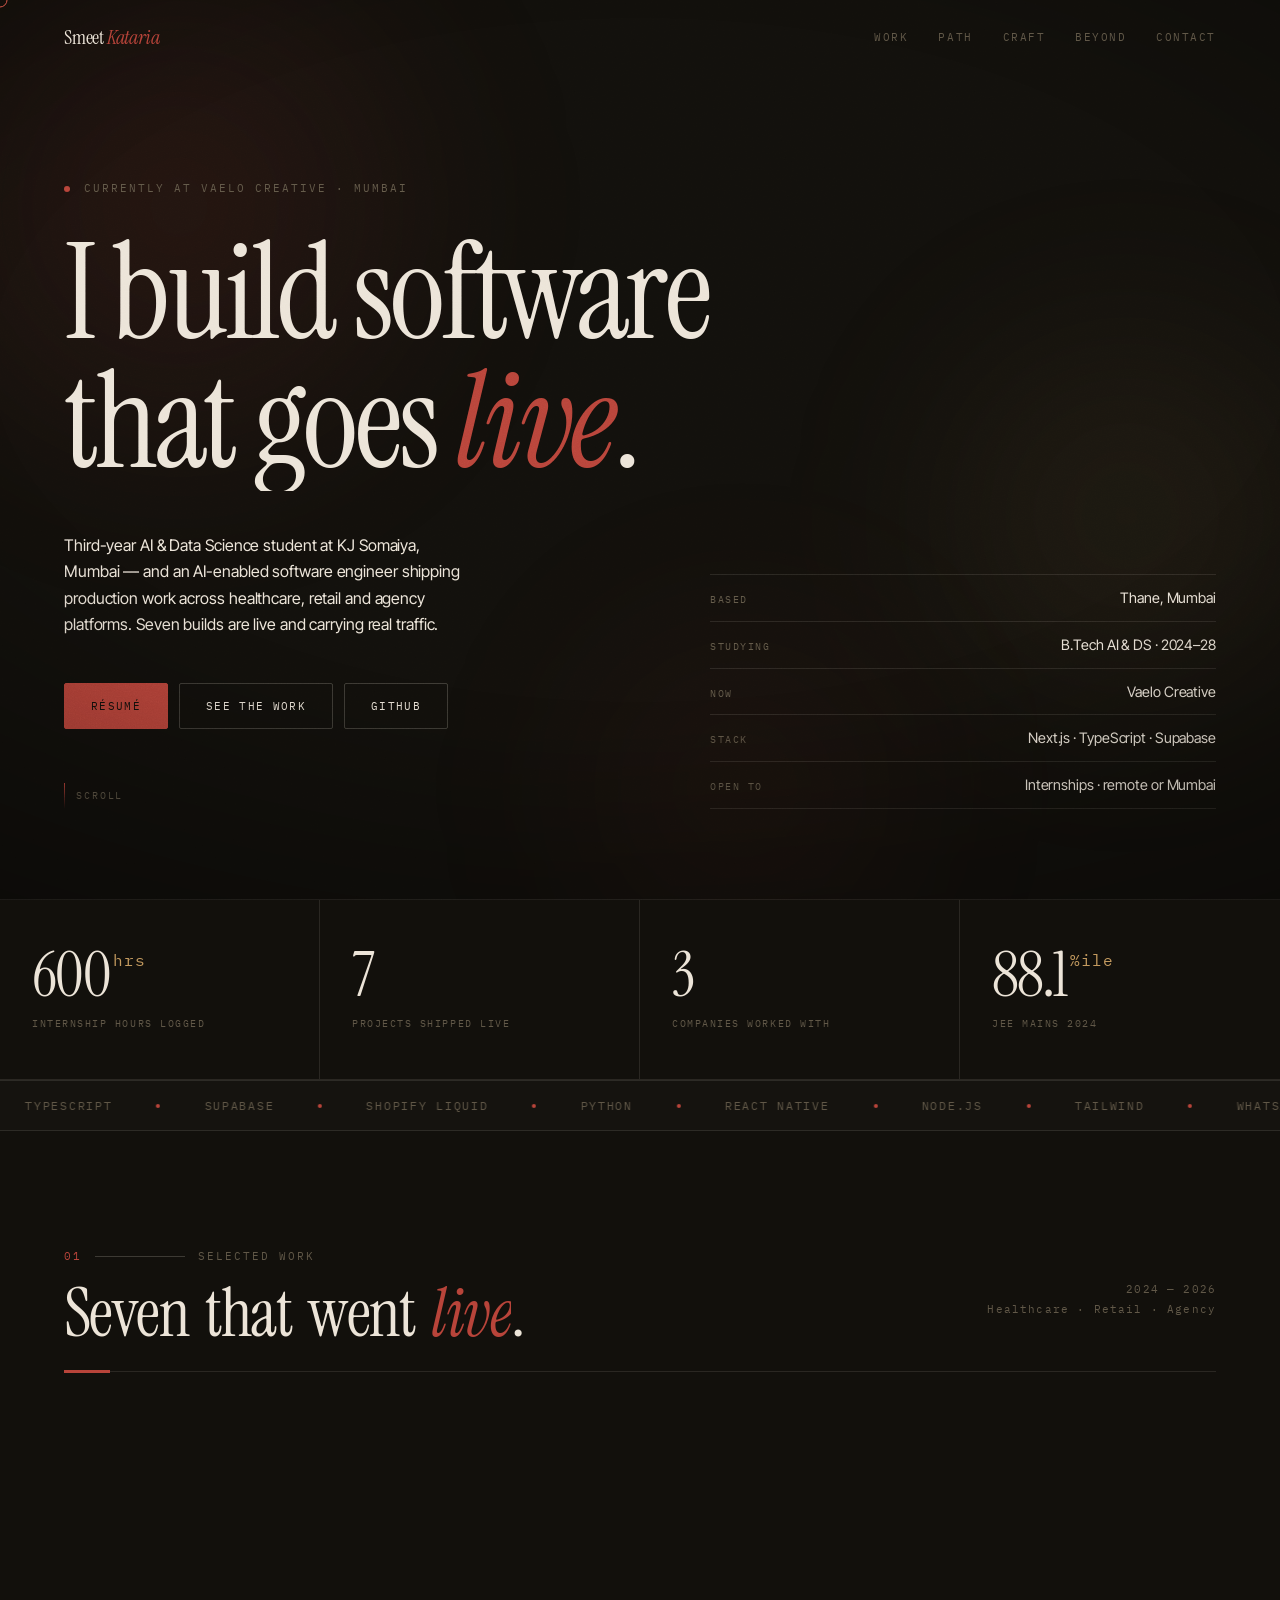
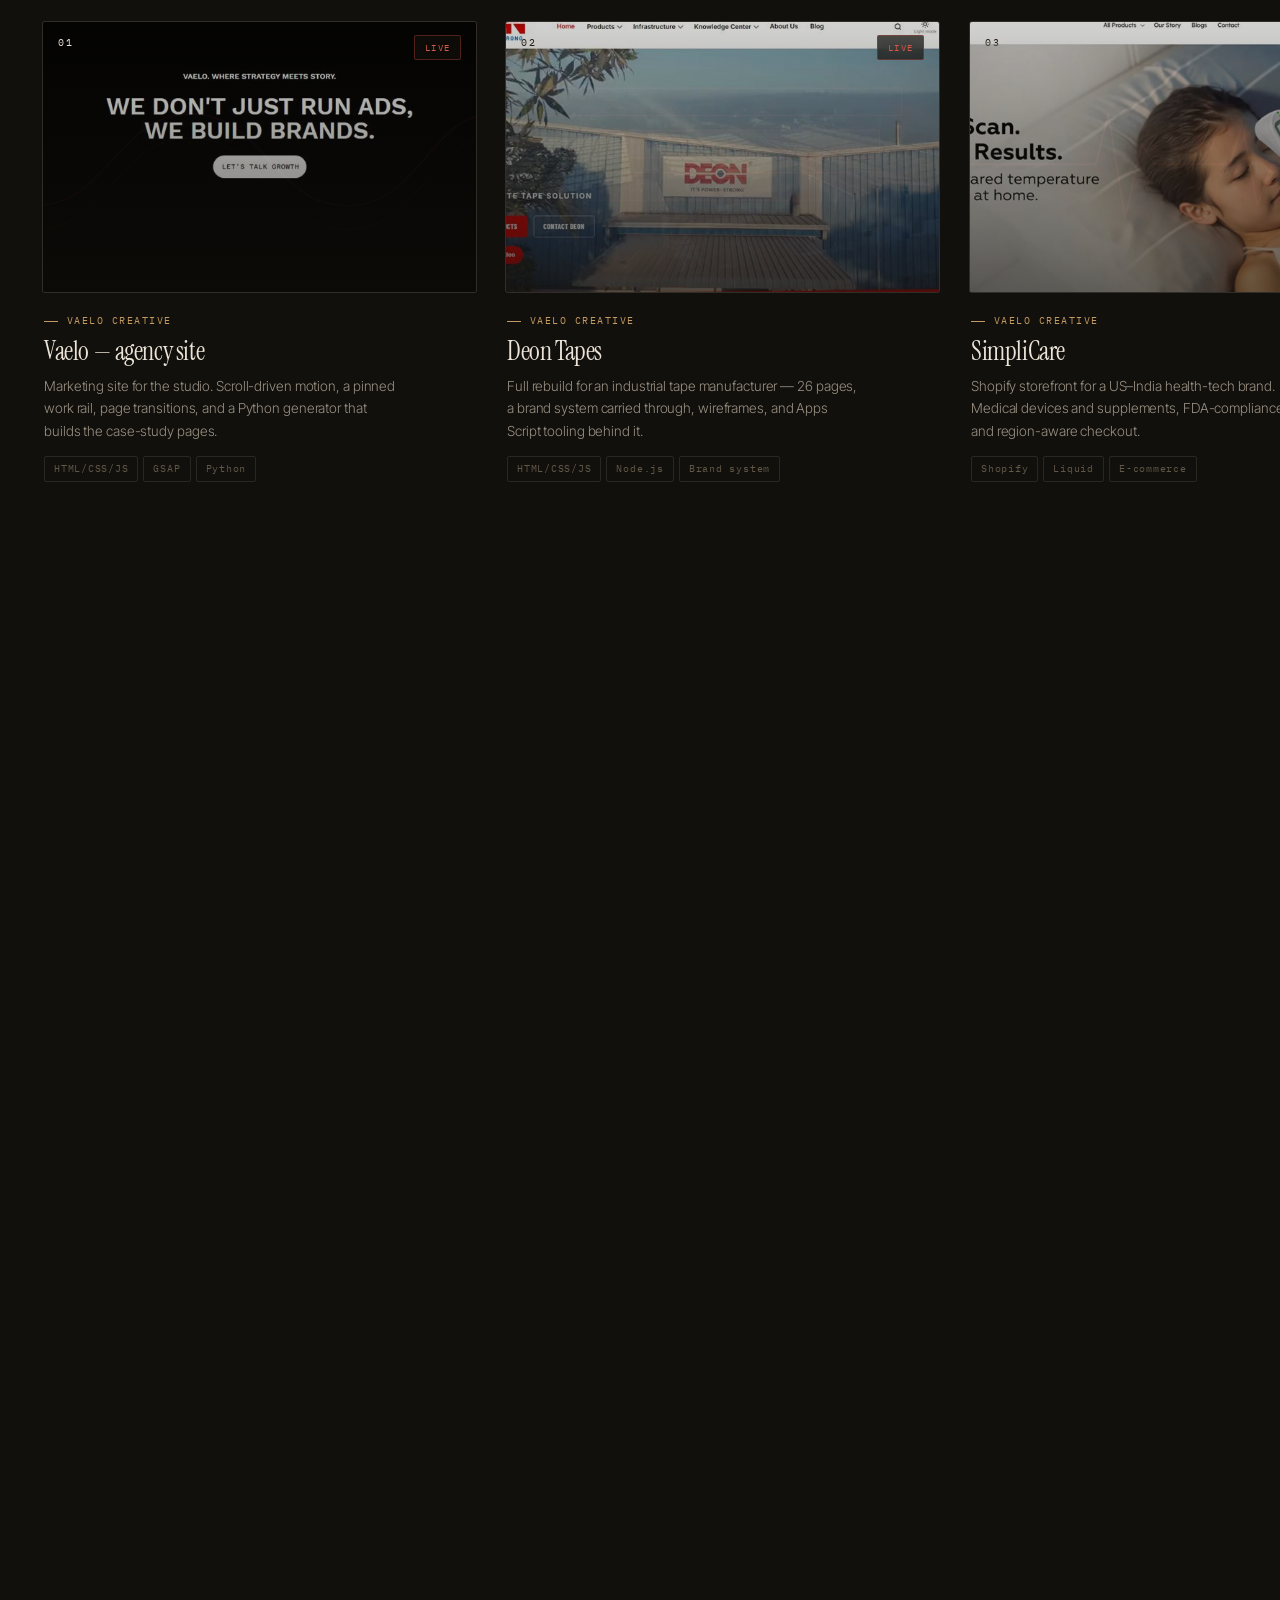
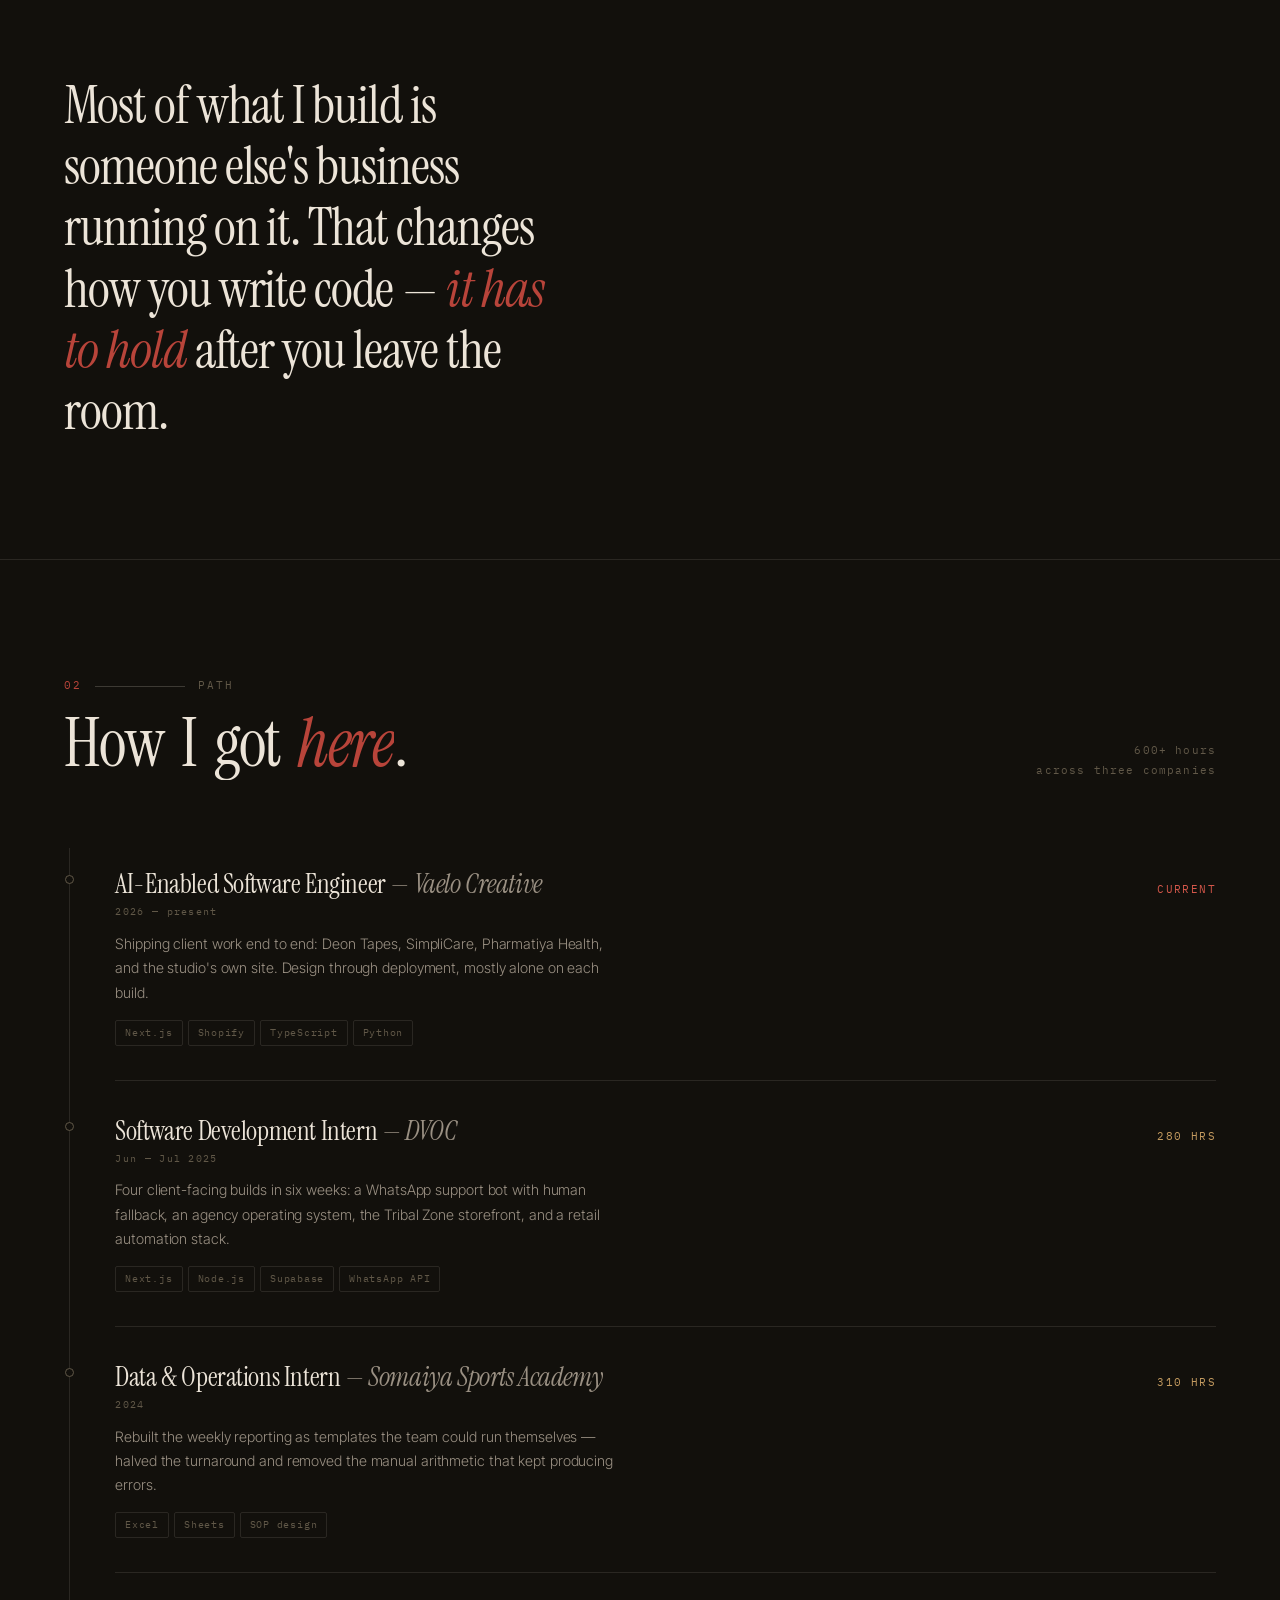
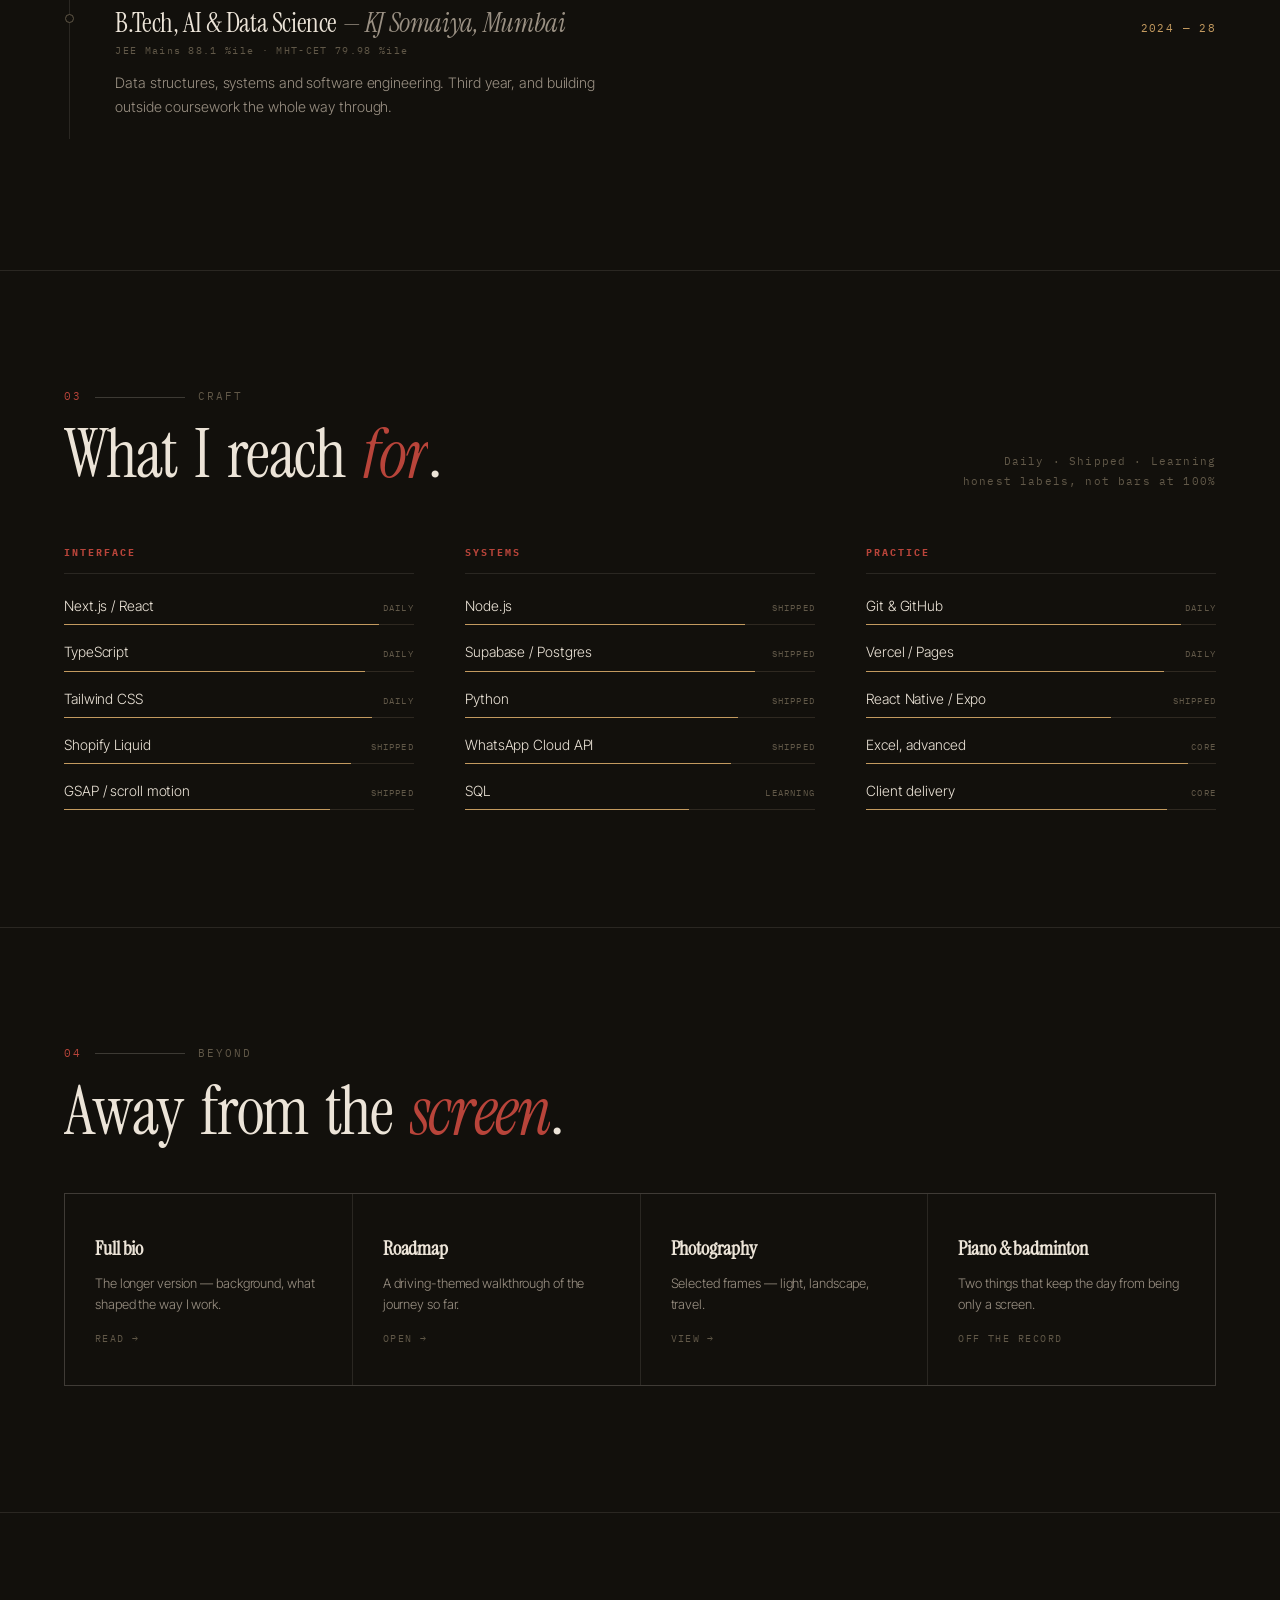
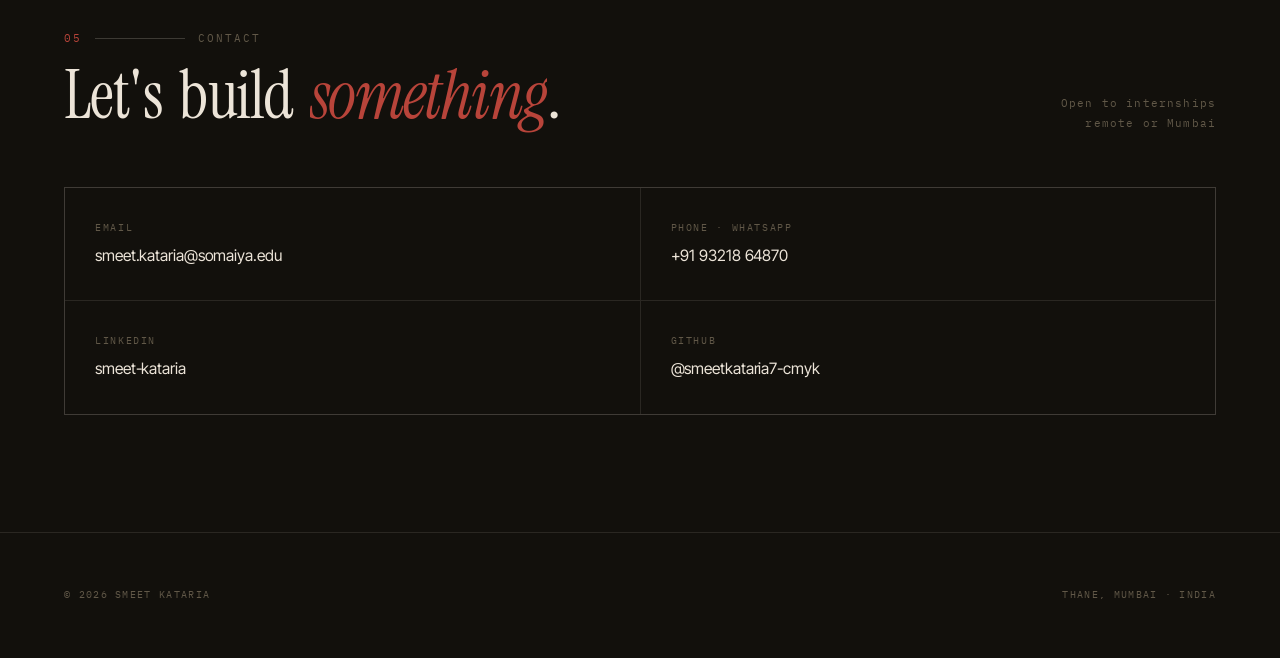
==== commit 0b3820ac: "Fix scroll animations firing off-screen, where nobody could see them The split, reveal and rule anim" ====
--- a/index.html
+++ b/index.html
@@ -748,15 +748,25 @@
   var items=[].slice.call(doc.querySelectorAll('.sk-item[data-lvl]'));
   if(!items.length)return;
   if(reduce){items.forEach(function(li){li.querySelector('.meter i').style.width=li.dataset.lvl+'%';});return;}
+  function fill(li,stagger){
+    if(li.dataset.filled)return;
+    li.dataset.filled='1';
+    var bar=li.querySelector('.meter i');
+    bar.style.setProperty('--d',stagger?[].slice.call(li.parentNode.children).indexOf(li):0);
+    bar.style.width=li.dataset.lvl+'%';
+  }
   var io=new IntersectionObserver(function(es){
-    es.forEach(function(e){
-      if(!e.isIntersecting)return;
-      var li=e.target,bar=li.querySelector('.meter i');
-      bar.style.setProperty('--d',[].slice.call(li.parentNode.children).indexOf(li));
-      bar.style.width=li.dataset.lvl+'%';io.unobserve(li);
+    es.forEach(function(e){if(e.isIntersecting){fill(e.target,true);io.unobserve(e.target);}});
+  },{threshold:0,rootMargin:'0px 0px -18% 0px'});
+  items.forEach(function(li){io.observe(li);});
+  /* a fast scroll can outrun the observer entirely — anything already passed
+     fills without its stagger rather than being left sitting at zero */
+  onScroll(function(){
+    items.forEach(function(li){
+      if(li.dataset.filled)return;
+      if(li.getBoundingClientRect().top<0){fill(li,false);io.unobserve(li);}
     });
-  },{threshold:.35});
-  items.forEach(function(li){io.observe(li);});
+  });
 })();
 
 /* ── HERO PARALLAX ── */
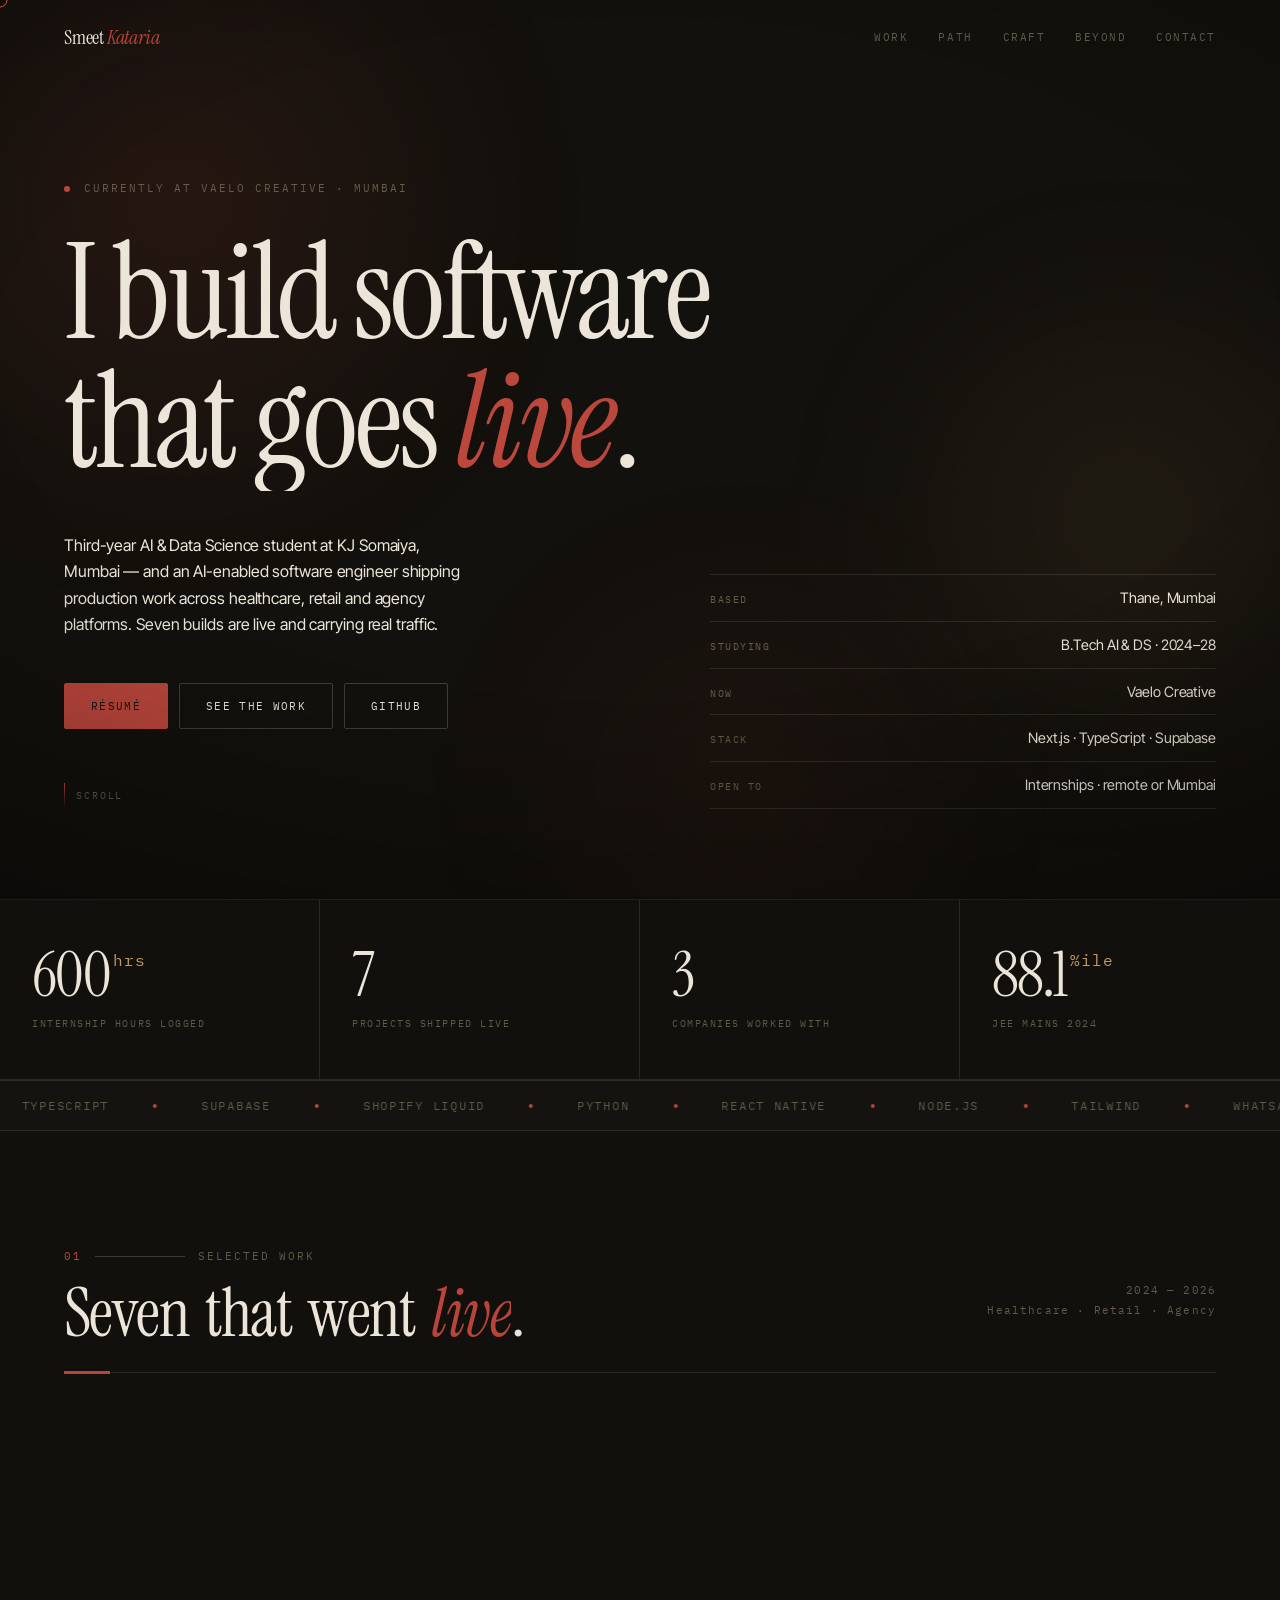
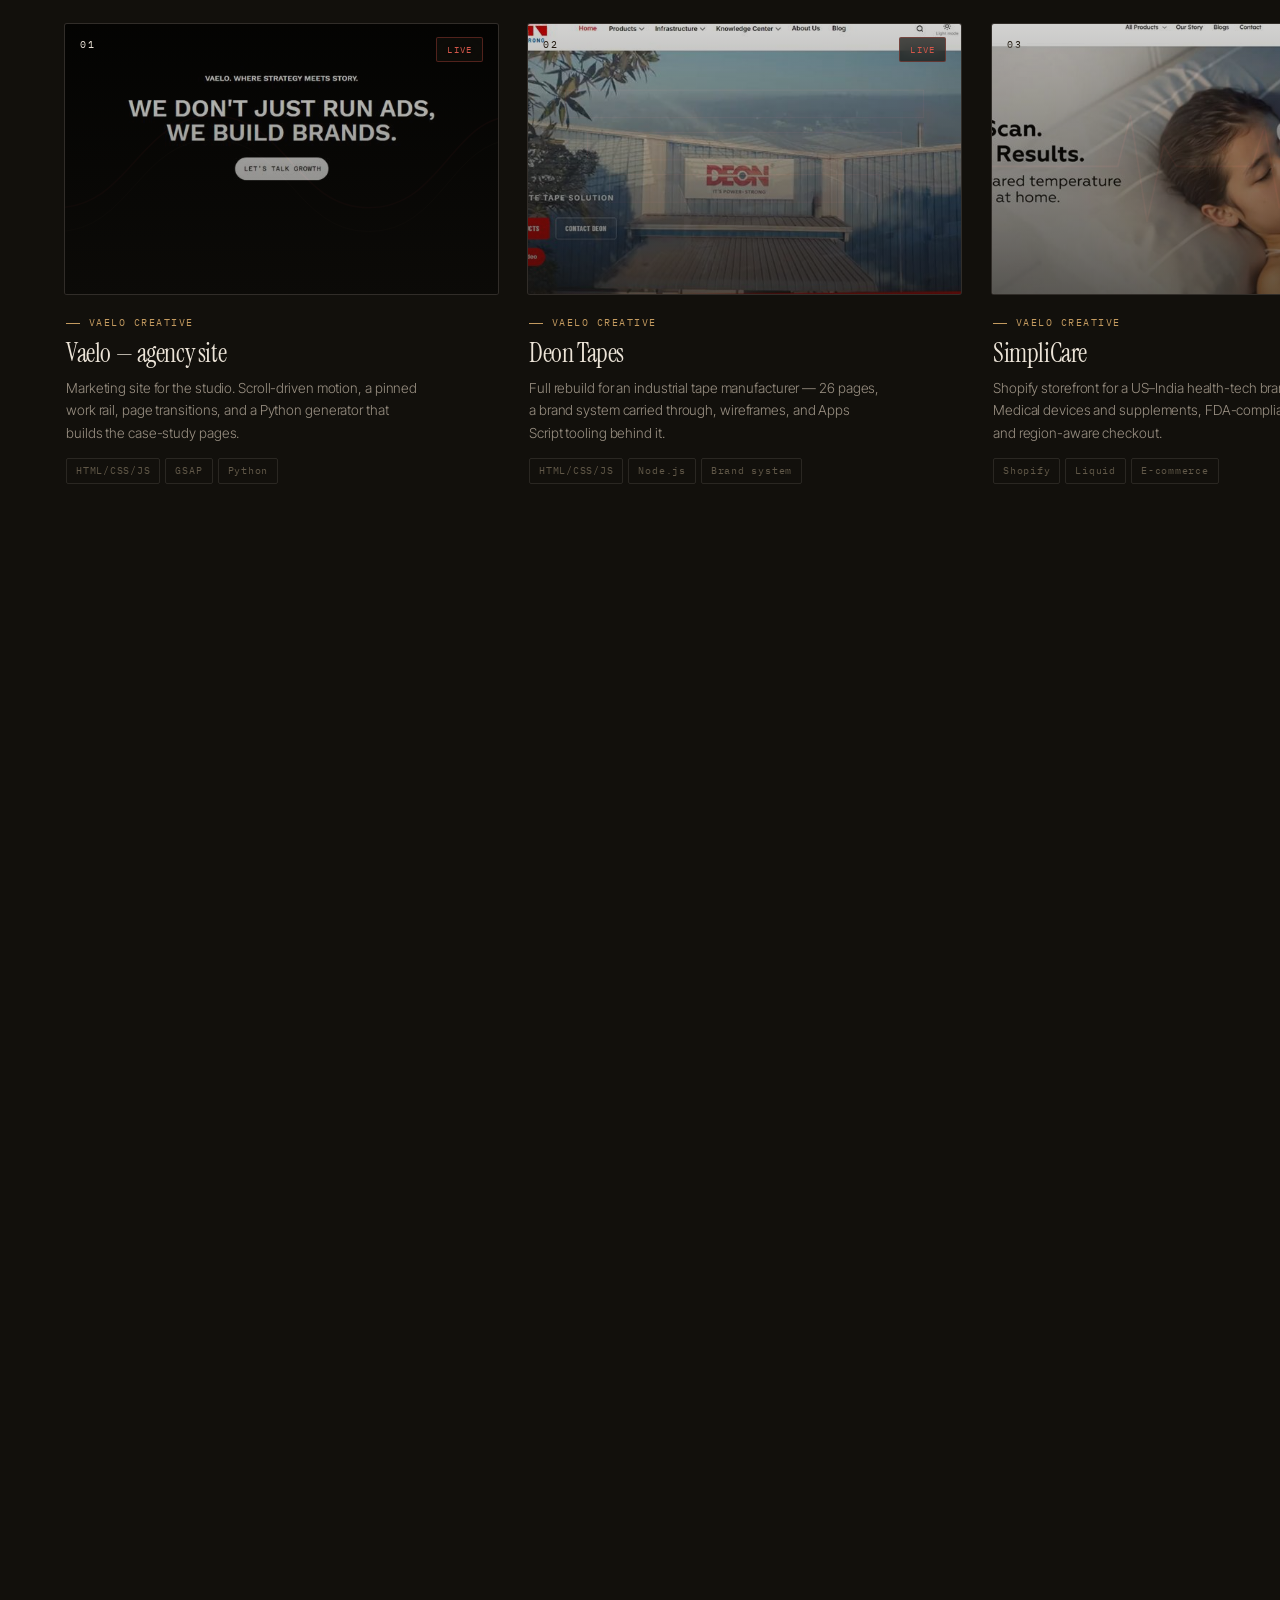
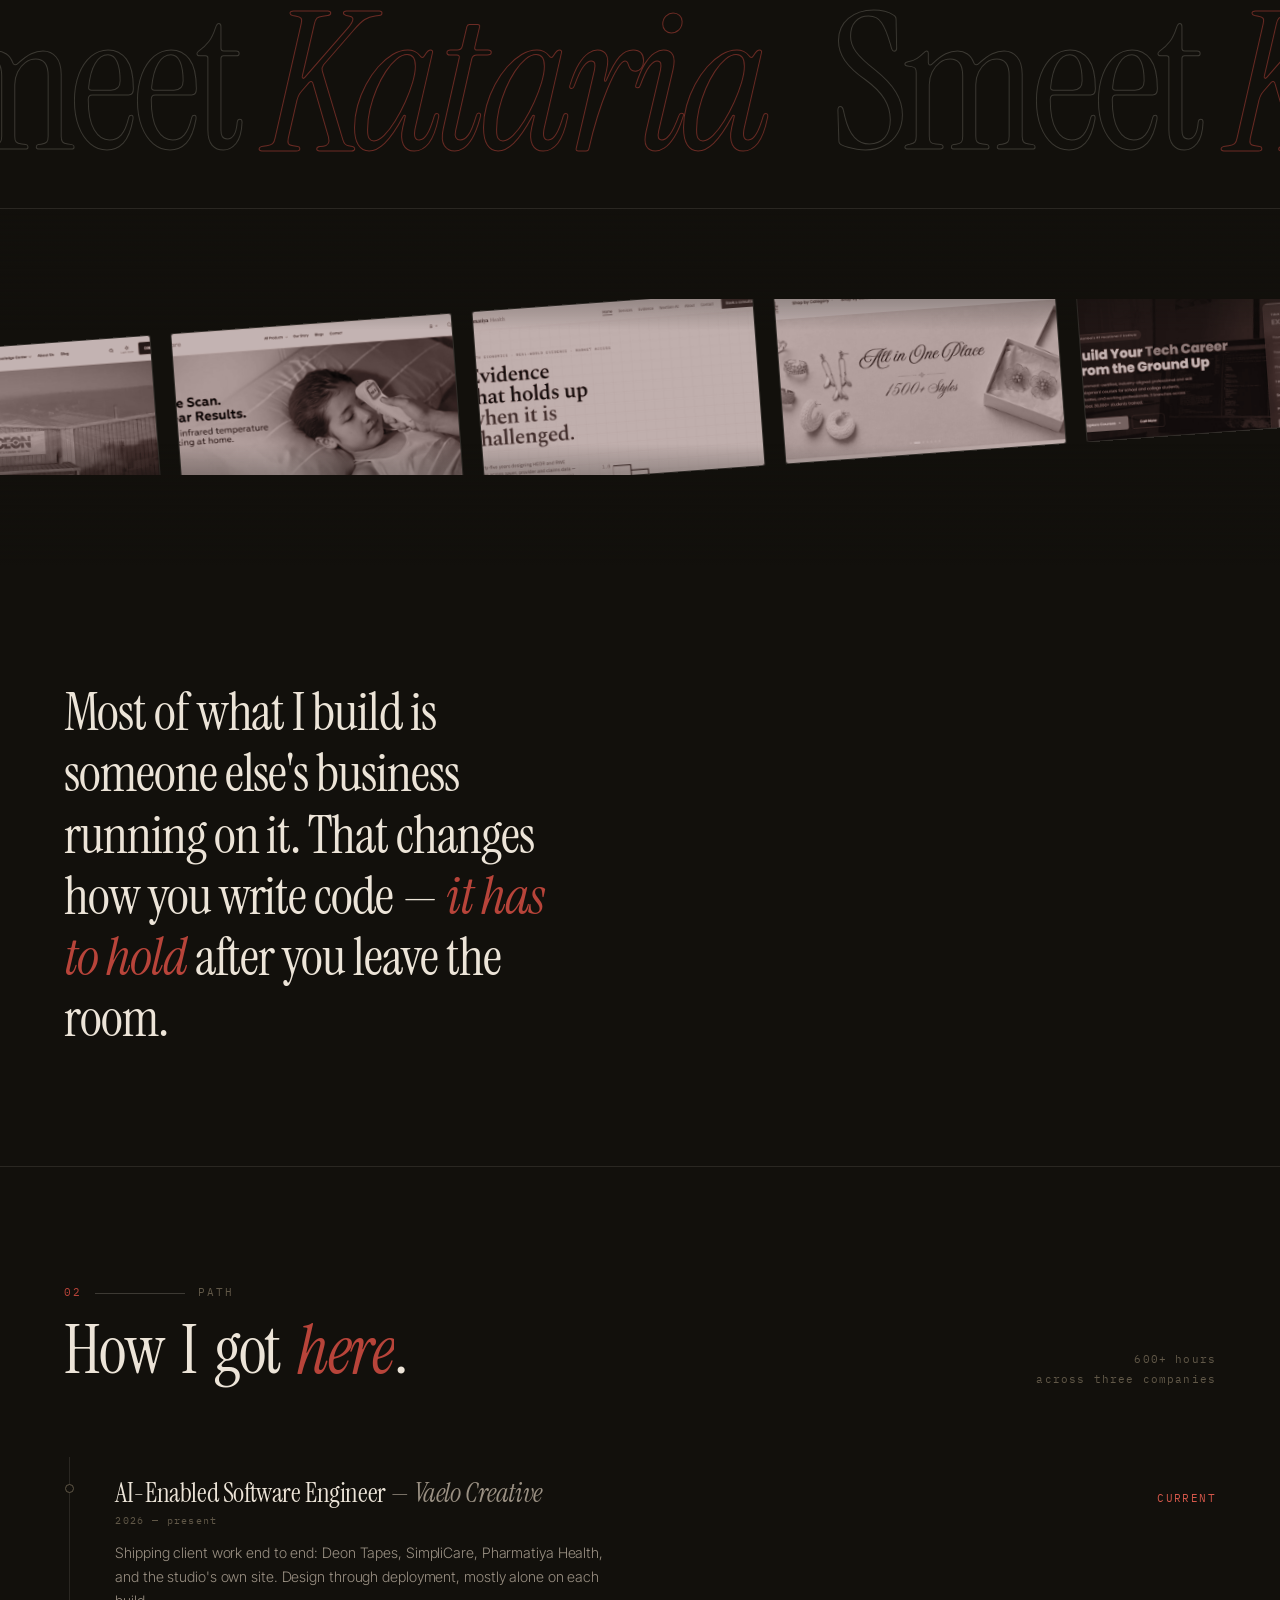
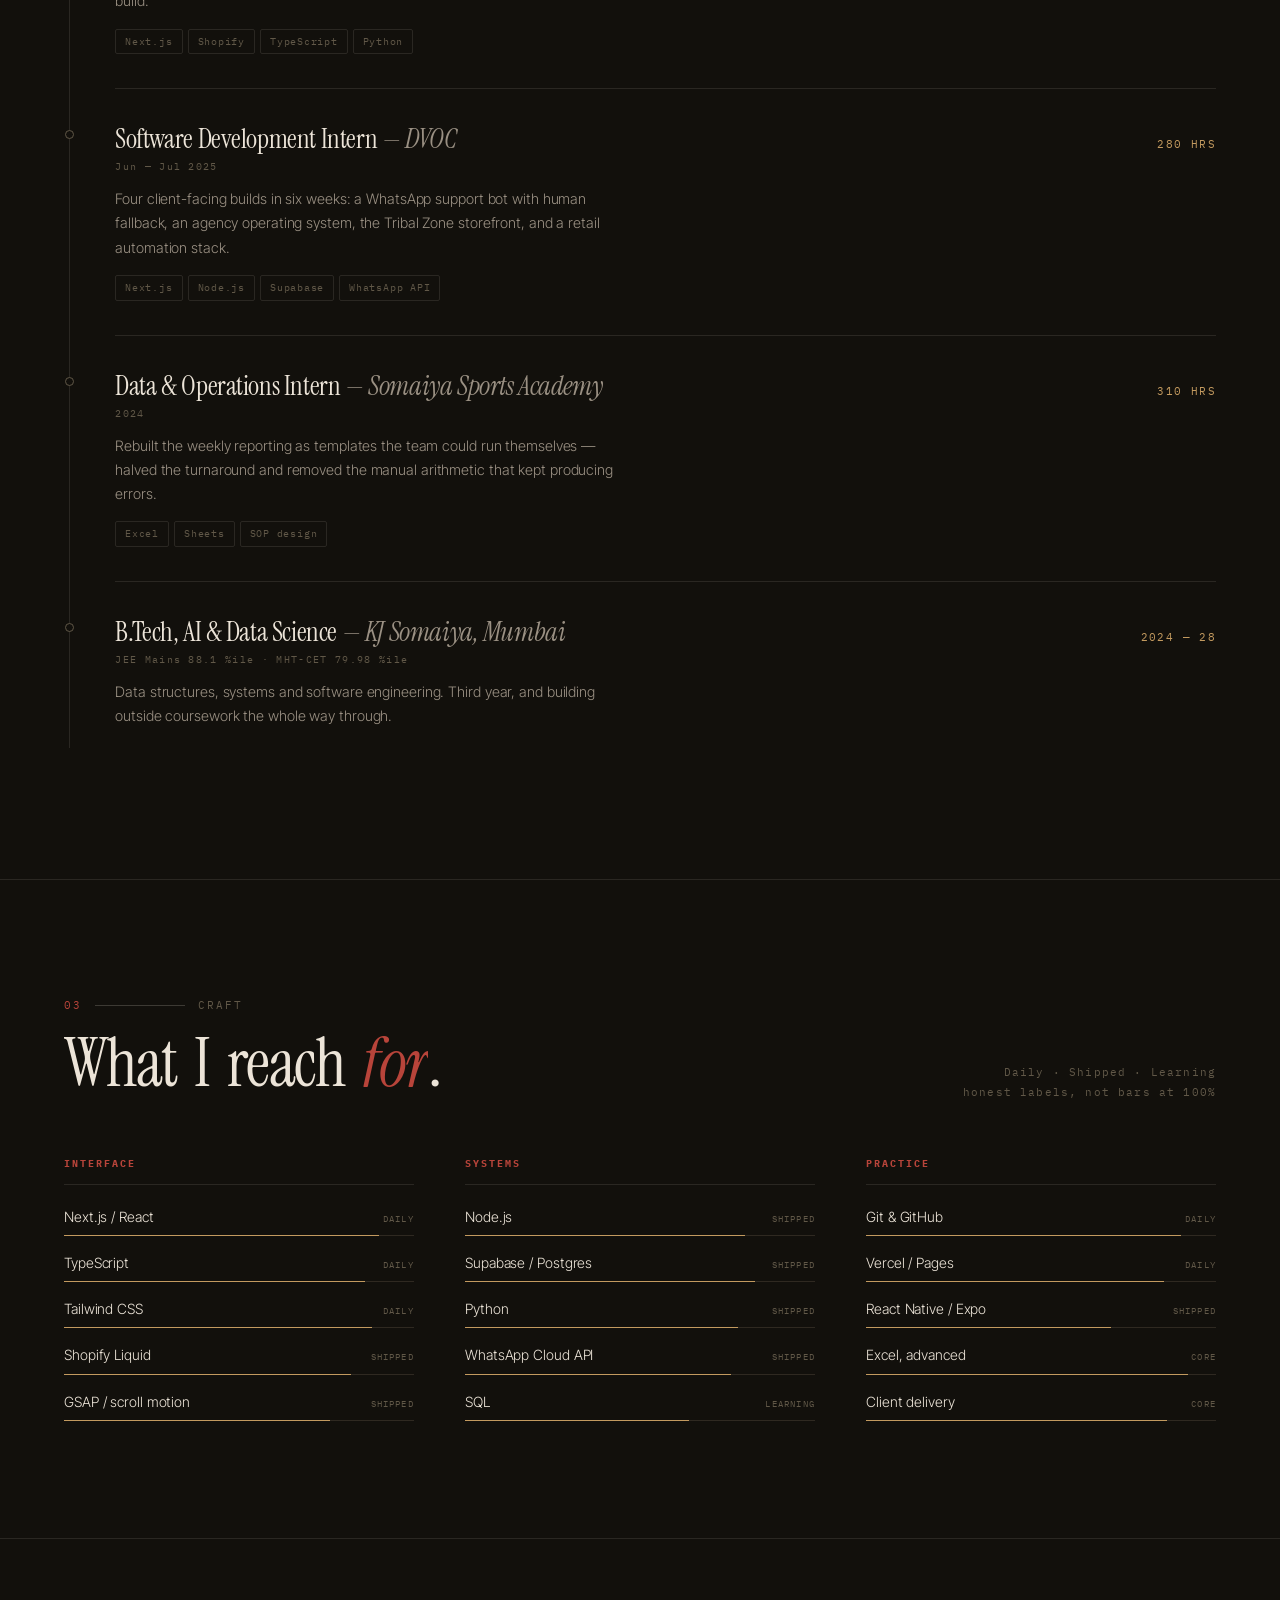
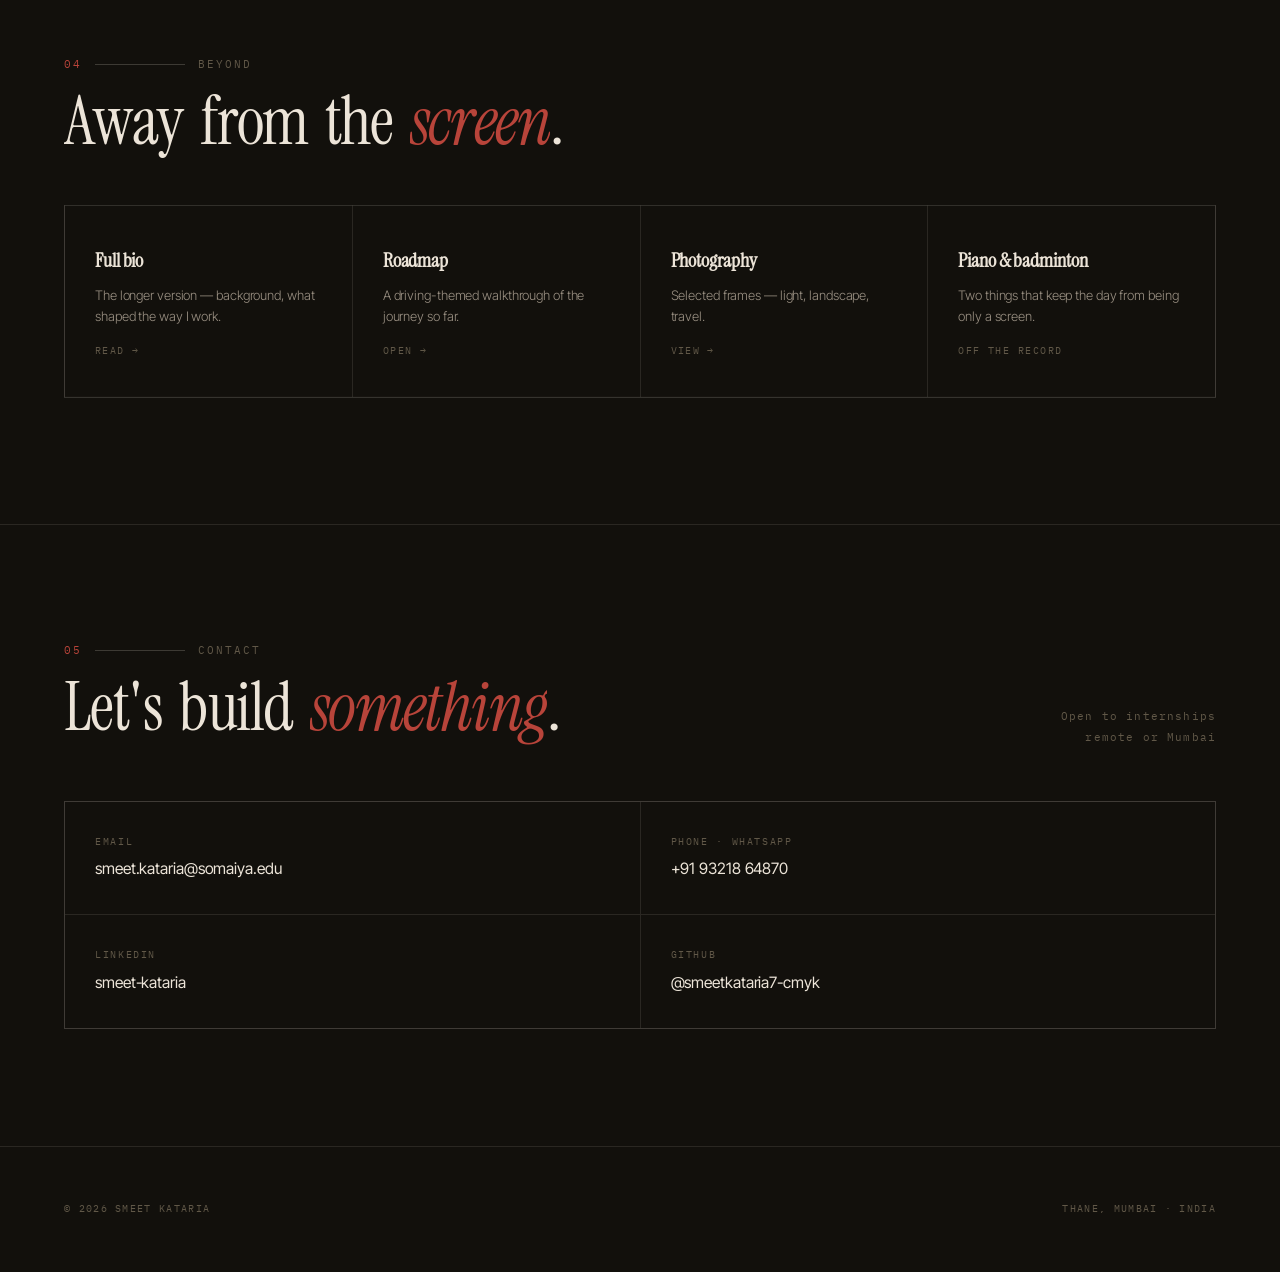
==== commit accacbfc: "Version the asset URLs, make the split a real tumble, add three louder moments The split animation w" ====
--- a/index.html
+++ b/index.html
@@ -13,7 +13,7 @@
 <link rel="preconnect" href="https://fonts.googleapis.com">
 <link rel="preconnect" href="https://fonts.gstatic.com" crossorigin>
 <link href="https://fonts.googleapis.com/css2?family=Instrument+Serif:ital@0;1&family=Inter+Tight:wght@300;400;500;600;700&family=IBM+Plex+Mono:wght@400;500&display=swap" rel="stylesheet">
-<link rel="stylesheet" href="assets/theme.css">
+<link rel="stylesheet" href="assets/theme.css?v=1788673921">
 <style>
 /* ── page-specific: everything shared lives in assets/theme.css ── */
 
@@ -230,11 +230,11 @@
 <nav>
   <a class="nav-logo" href="#top">Smeet <em>Kataria</em></a>
   <div class="nav-links">
-    <a href="#work">Work</a>
-    <a href="#path">Path</a>
-    <a href="#craft">Craft</a>
-    <a href="#beyond">Beyond</a>
-    <a href="#contact">Contact</a>
+    <a href="#work" data-scramble>Work</a>
+    <a href="#path" data-scramble>Path</a>
+    <a href="#craft" data-scramble>Craft</a>
+    <a href="#beyond" data-scramble>Beyond</a>
+    <a href="#contact" data-scramble>Contact</a>
   </div>
   <button class="burger" aria-label="Menu" aria-expanded="false"><i></i><i></i><i></i></button>
 </nav>
@@ -441,6 +441,34 @@
     </div>
   </div>
 </section>
+
+<div class="wordmark" aria-hidden="true">
+  <div class="wordmark-track">
+    <span>Smeet <em>Kataria</em></span><span>Smeet <em>Kataria</em></span>
+    <span>Smeet <em>Kataria</em></span><span>Smeet <em>Kataria</em></span>
+  </div>
+</div>
+
+<div class="bands" aria-hidden="true">
+  <div class="band">
+    <div class="band-tilt">
+      <div class="band-row" data-speed=".038">
+        <div class="band-item"><img src="shots/vaelo.jpg" alt=""></div>
+        <div class="band-item"><img src="shots/deon-tapes.jpg" alt=""></div>
+        <div class="band-item"><img src="shots/simplicare.jpg" alt=""></div>
+        <div class="band-item"><img src="shots/pharmatiya.jpg" alt=""></div>
+        <div class="band-item"><img src="shots/tribal-zone.jpg" alt=""></div>
+        <div class="band-item"><img src="shots/dvoc.jpg" alt=""></div>
+        <div class="band-item"><img src="shots/vaelo.jpg" alt=""></div>
+        <div class="band-item"><img src="shots/deon-tapes.jpg" alt=""></div>
+        <div class="band-item"><img src="shots/simplicare.jpg" alt=""></div>
+        <div class="band-item"><img src="shots/pharmatiya.jpg" alt=""></div>
+        <div class="band-item"><img src="shots/tribal-zone.jpg" alt=""></div>
+        <div class="band-item"><img src="shots/dvoc.jpg" alt=""></div>
+      </div>
+    </div>
+  </div>
+</div>
 
 <section class="sec statement" data-rev>
   <div class="wrap">
@@ -615,9 +643,9 @@
   <span>Thane, Mumbai · India</span>
 </footer>
 
-<script src="assets/motion.js"></script>
+<script src="assets/motion.js?v=1788673921"></script>
 <script>
-/* ── page-specific: shared behaviour lives in assets/motion.js ── */
+/* ── page-specific: shared behaviour lives in assets/motion.js?v=1788673921 ── */
 (function(){
 'use strict';
 var doc=document,M=window.__motion,reduce=M?M.reduce:false;
--- a/assets/theme.css
+++ b/assets/theme.css
@@ -191,14 +191,27 @@
 /* ══ MASK + SPLIT ══ */
 .mask{display:block;overflow:hidden;padding-bottom:.06em;}
 .mask > i{display:block;font-style:normal;transform:translateY(106%);
-  transition:transform 1.15s var(--ease);}
+  transition:transform 1.25s cubic-bezier(.25,.46,.2,1);}
 body.lit .mask > i{transform:none;}
-.mask:nth-of-type(2) > i{transition-delay:.11s;}
-.mask:nth-of-type(3) > i{transition-delay:.22s;}
-.split{display:inline-block;overflow:hidden;vertical-align:bottom;padding-bottom:.055em;}
-.split > b{display:inline-block;font-weight:inherit;transform:translateY(112%);
-  transition:transform .95s var(--ease);transition-delay:calc(var(--i,0)*24ms);}
-.split.on > b{transform:none;}
+.mask:nth-of-type(2) > i{transition-delay:.16s;}
+.mask:nth-of-type(3) > i{transition-delay:.32s;}
+/* ── SPLIT ── letters tumble up into place, one after the next.
+   The curve is deliberately NOT --ease: that is an expo-out that covers ~78%
+   of the travel in its first 130ms, so over a throw this short the letters
+   simply appeared instead of moving. This one spends its time in the visible
+   middle, and 45ms per character makes the sweep along the line readable. */
+.sec-title{perspective:900px;}
+.split{display:inline-block;overflow:hidden;vertical-align:bottom;
+  padding-bottom:.08em;transform-style:preserve-3d;}
+.split > b{display:inline-block;font-weight:inherit;
+  transform:translateY(115%) rotateX(-78deg) scale(.92);
+  transform-origin:50% 0%;opacity:0;
+  transition:transform 1.05s cubic-bezier(.25,.46,.2,1),
+             opacity .55s ease-out,
+             color .5s ease-out;
+  transition-delay:calc(var(--i,0)*45ms);
+  color:var(--ox);}
+.split.on > b{transform:none;opacity:1;color:inherit;}
 .split > b.sp{width:.26em;}
 
 /* ══ BUTTONS ══ */
@@ -320,6 +333,24 @@
 .bands:hover .band-item img{filter:grayscale(0) contrast(1) brightness(.95);}
 .bands:hover .band-item::after{opacity:0;}
 
+/* ══ GIANT WORDMARK ══ an oversized name running edge to edge, outlined so it
+   reads as texture rather than a second headline competing with the real one */
+.wordmark{overflow:hidden;padding:clamp(30px,5vh,60px) 0;position:relative;z-index:1;
+  border-top:1px solid var(--rule);border-bottom:1px solid var(--rule);}
+.wordmark-track{display:flex;gap:clamp(30px,5vw,80px);white-space:nowrap;
+  width:max-content;will-change:transform;}
+.wordmark-track span{font-family:var(--serif);font-size:clamp(4rem,15vw,13rem);
+  line-height:.82;letter-spacing:-.03em;flex:0 0 auto;
+  color:transparent;-webkit-text-stroke:1px var(--rule-2);
+  transition:-webkit-text-stroke-color .6s var(--ease),color .6s var(--ease);}
+.wordmark:hover .wordmark-track span{-webkit-text-stroke-color:var(--ox);}
+.wordmark-track span em{font-style:italic;-webkit-text-stroke-color:rgba(184,68,58,.55);}
+.wordmark:hover .wordmark-track span em{-webkit-text-stroke-color:var(--ox-hi);}
+
+/* ══ SCRAMBLE ══ the glyph cycling is done in script; this only keeps the
+   width from twitching as characters swap */
+.scramble{font-variant-numeric:tabular-nums;}
+
 /* ══ CONIC HALO ══ a slow rotating gradient ring, used behind a single
    focal element — never more than one on a page */
 .halo{position:relative;isolation:isolate;}
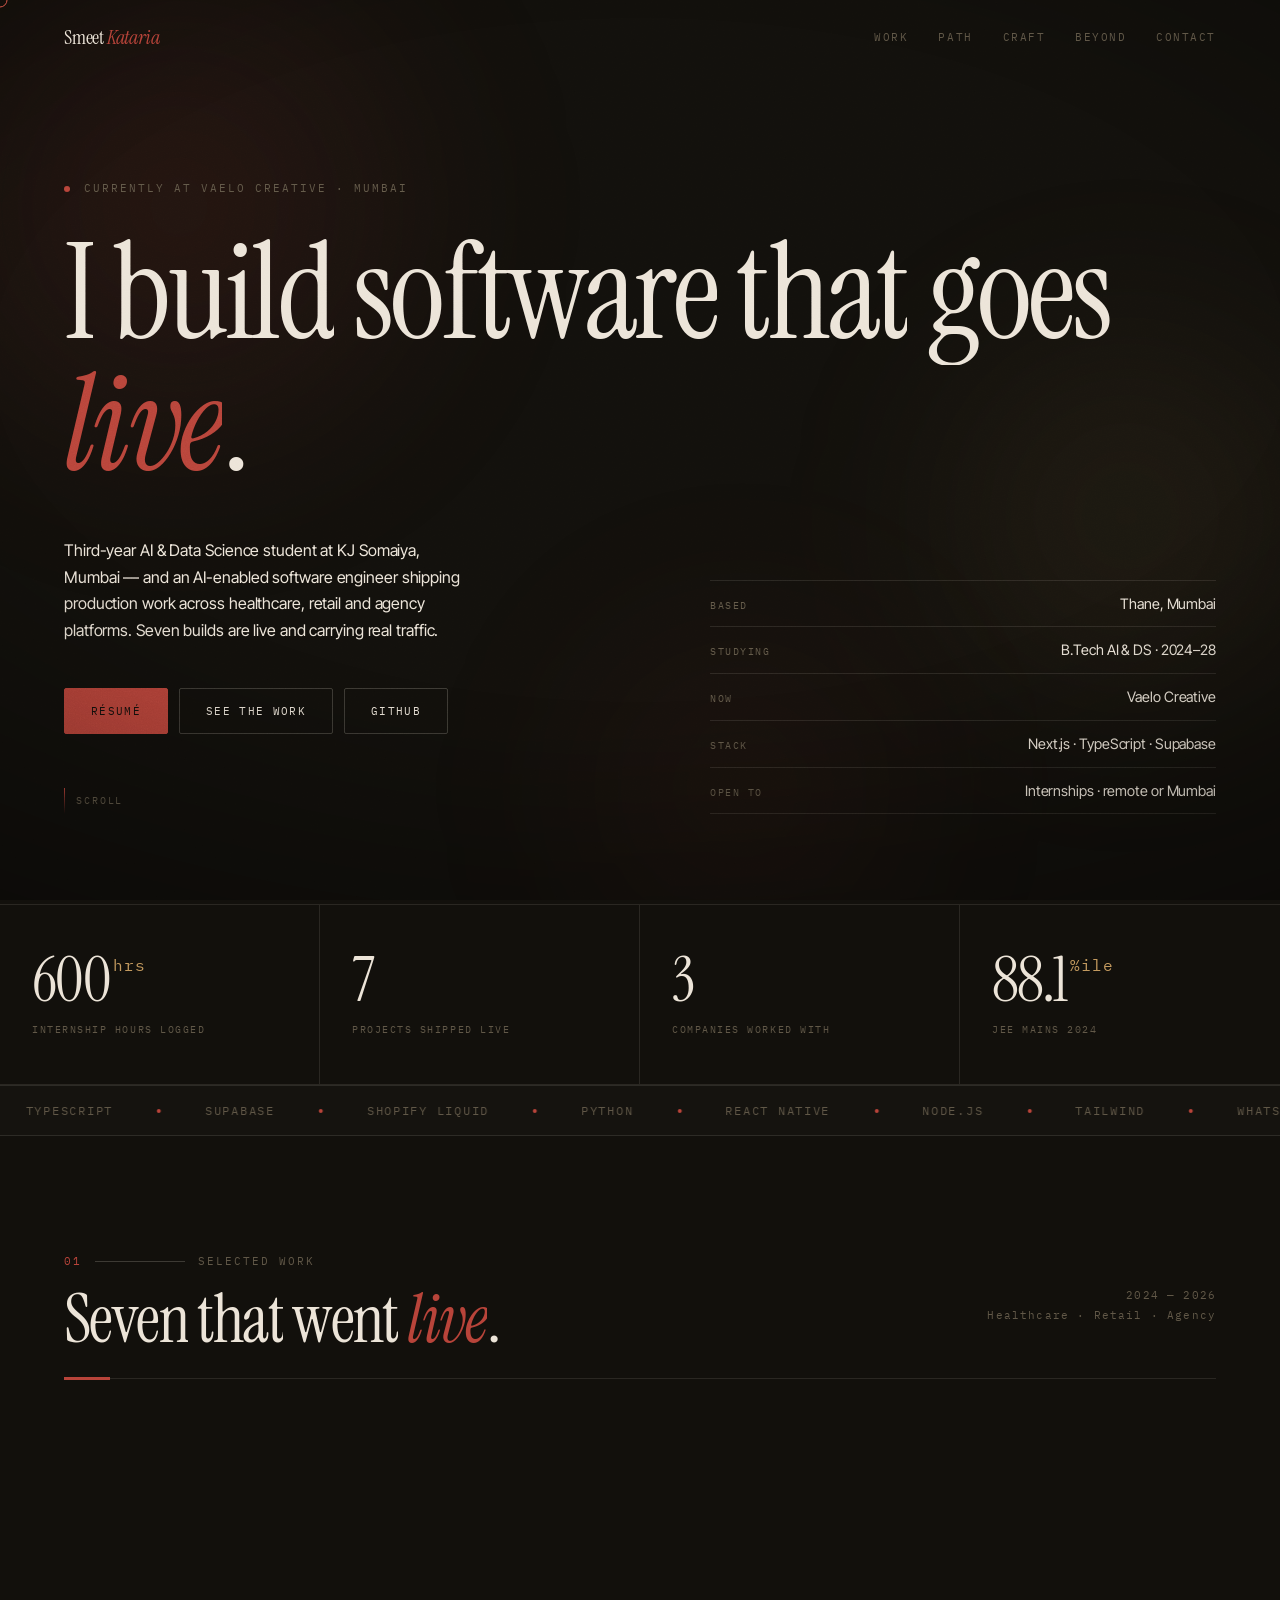
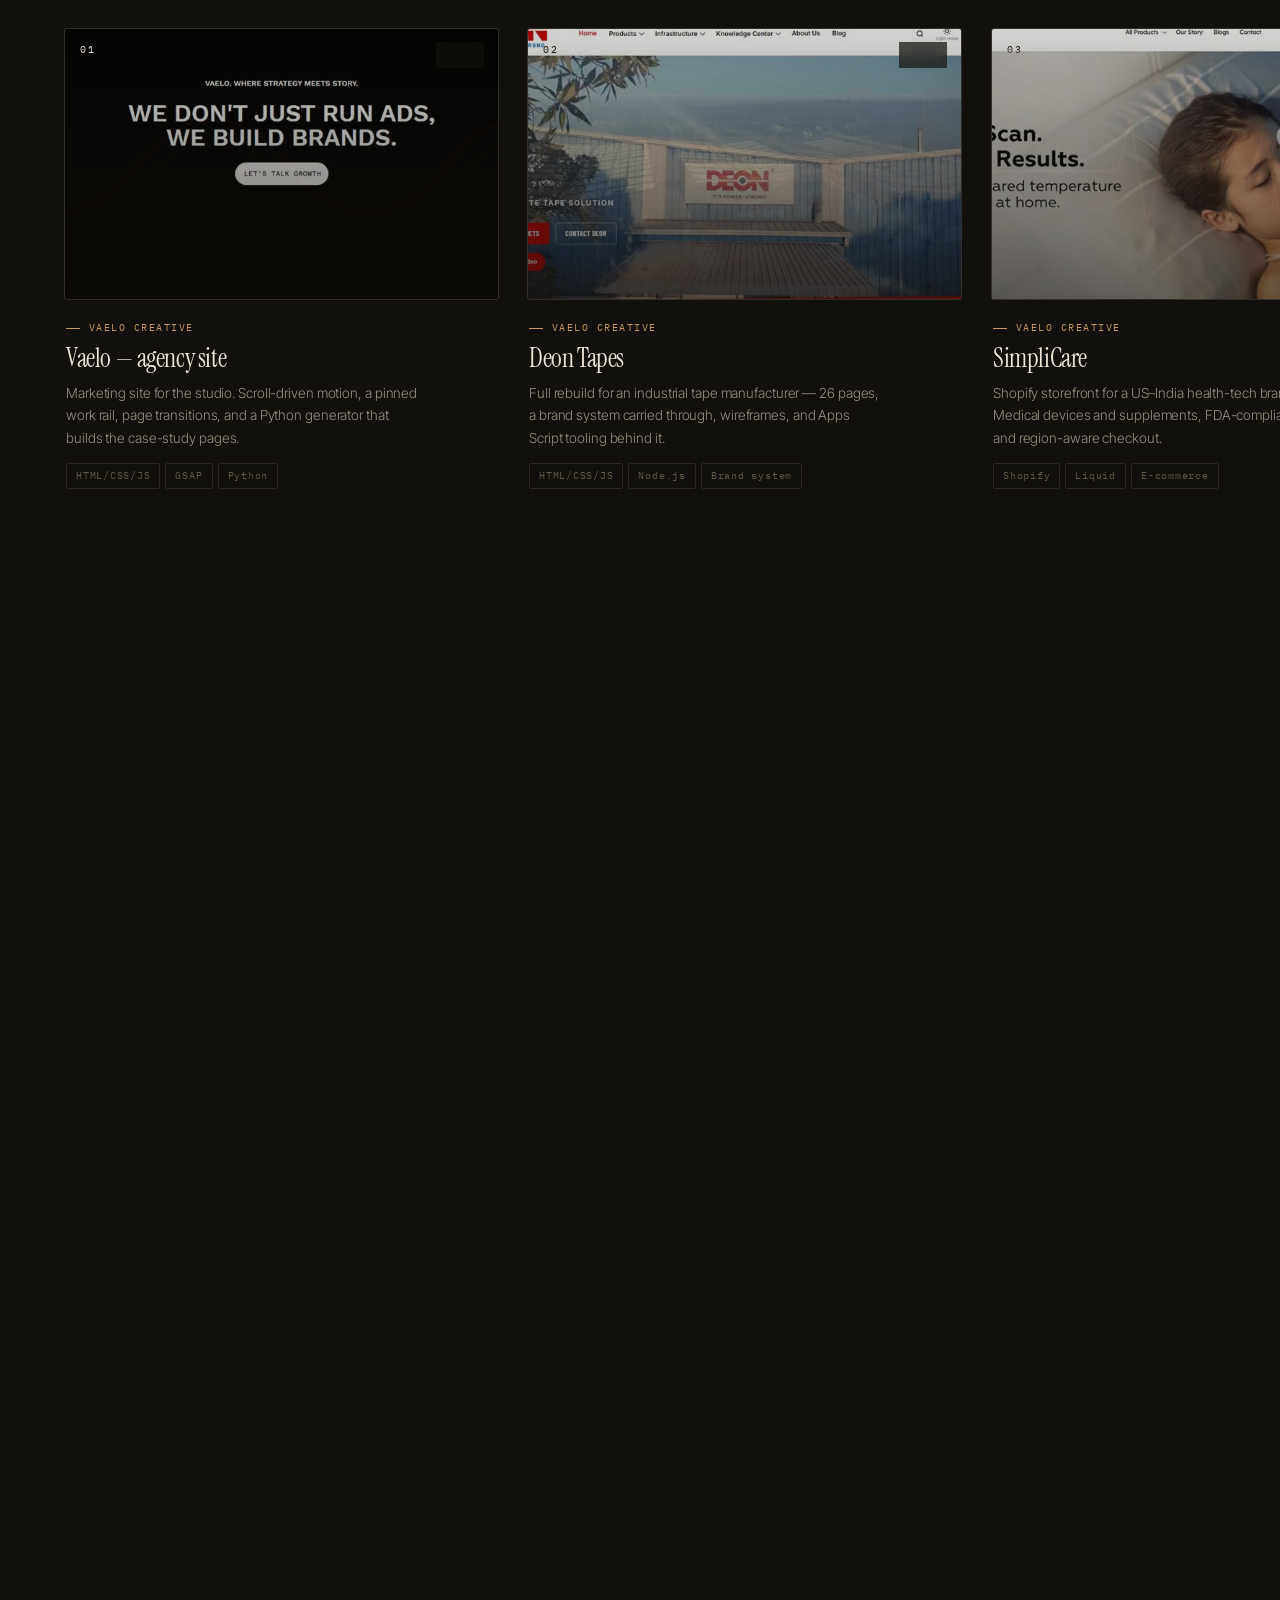
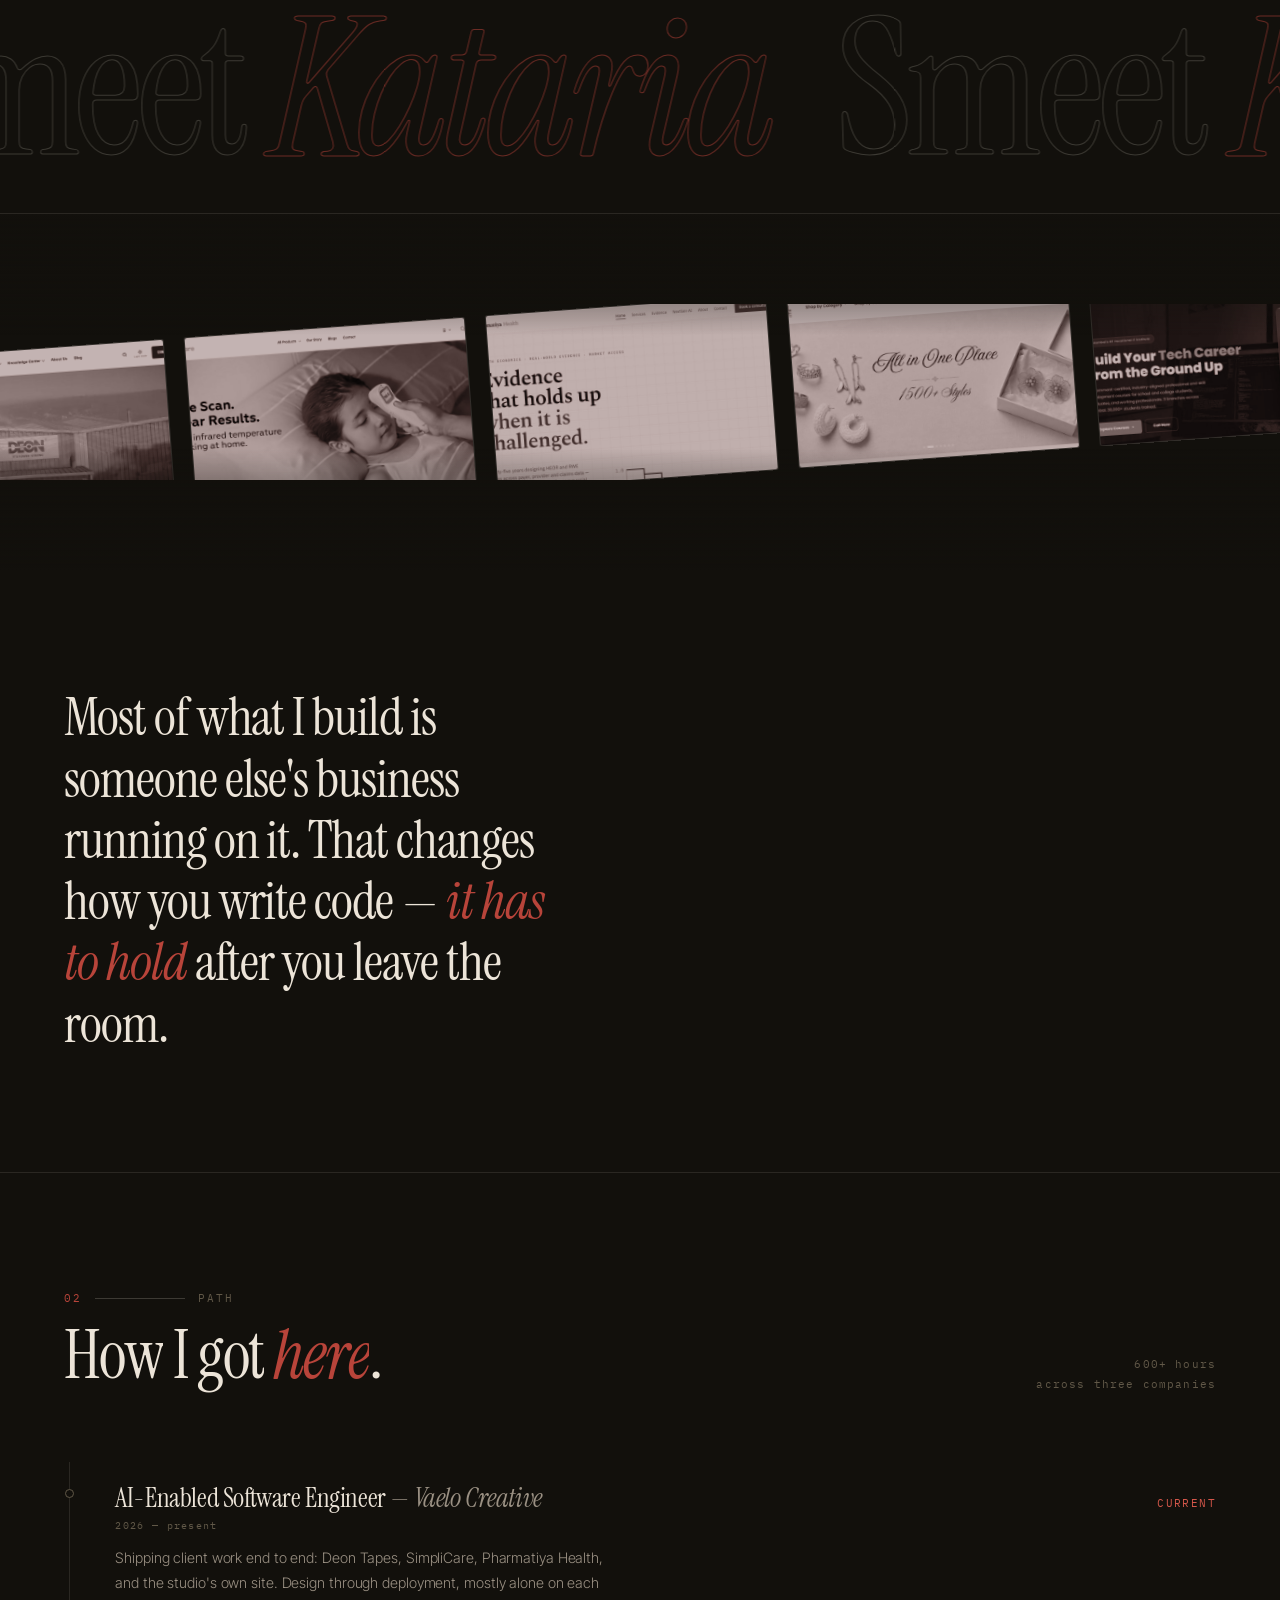
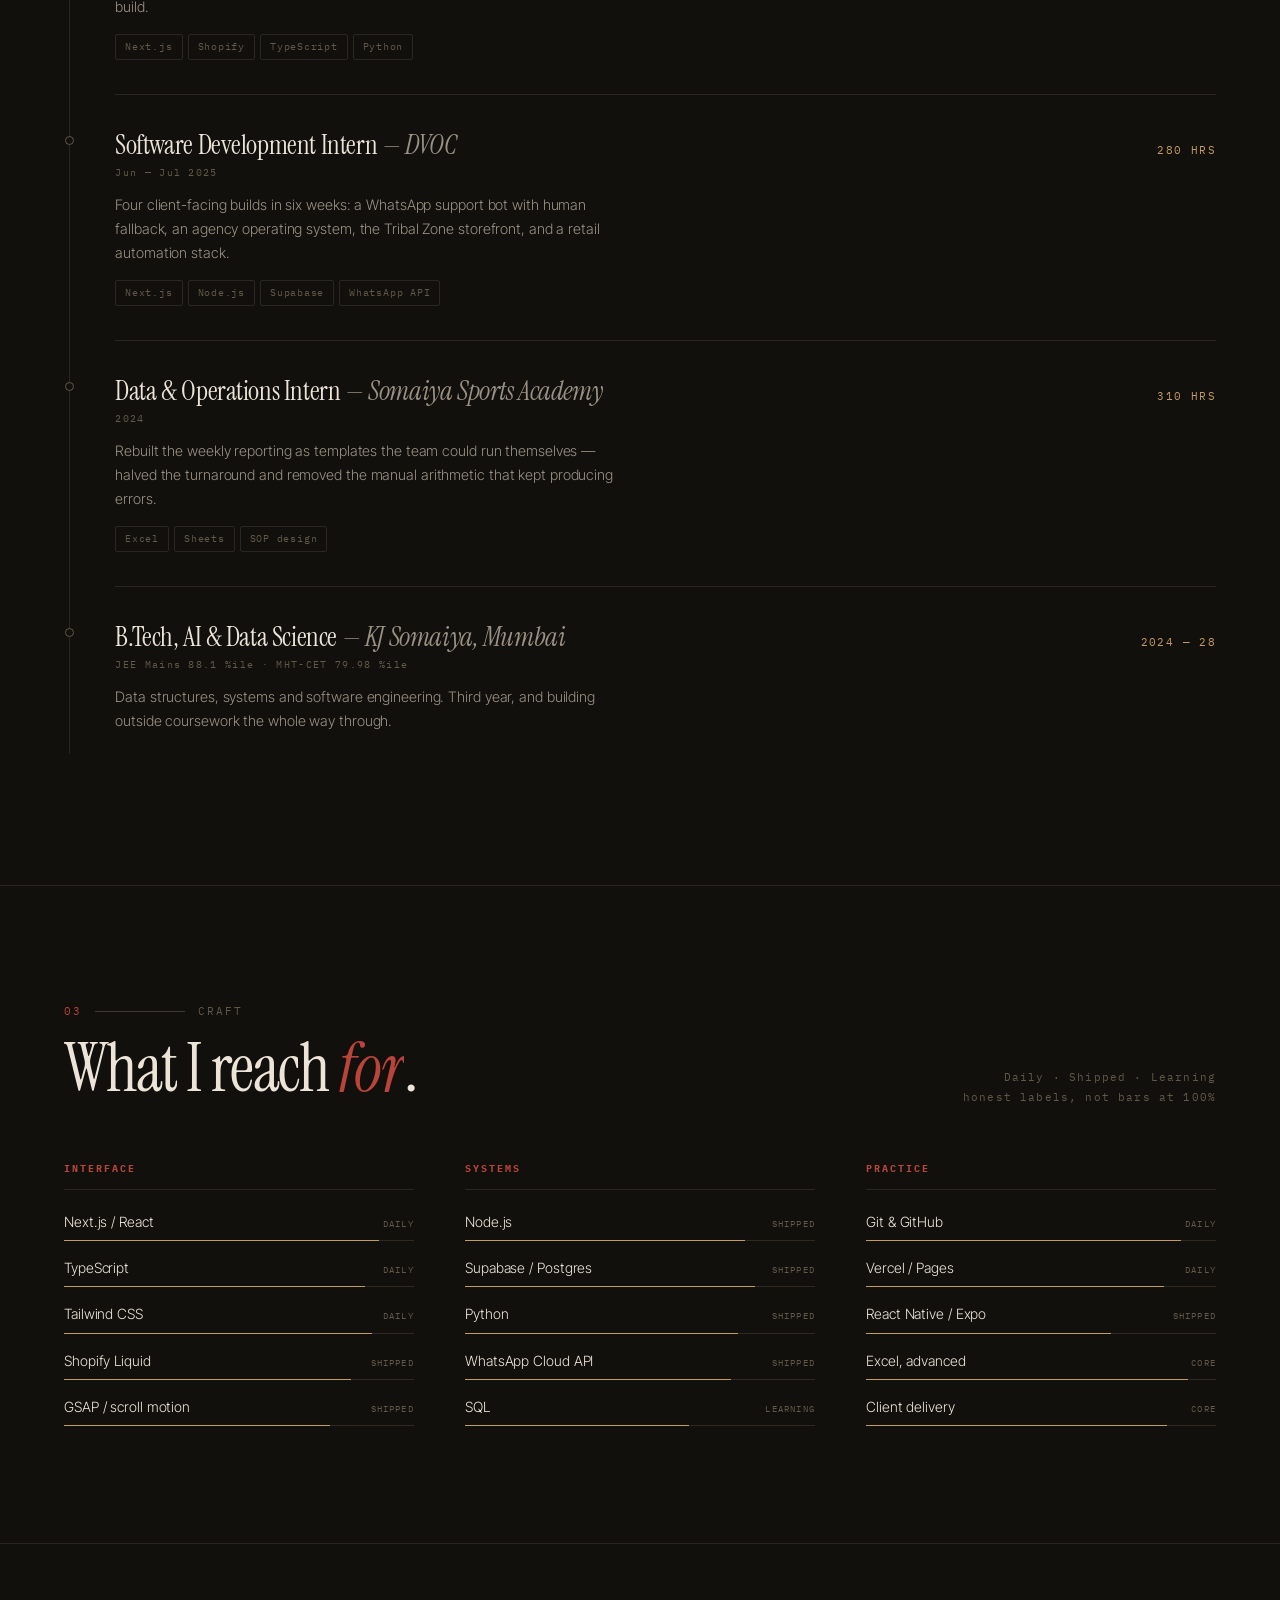
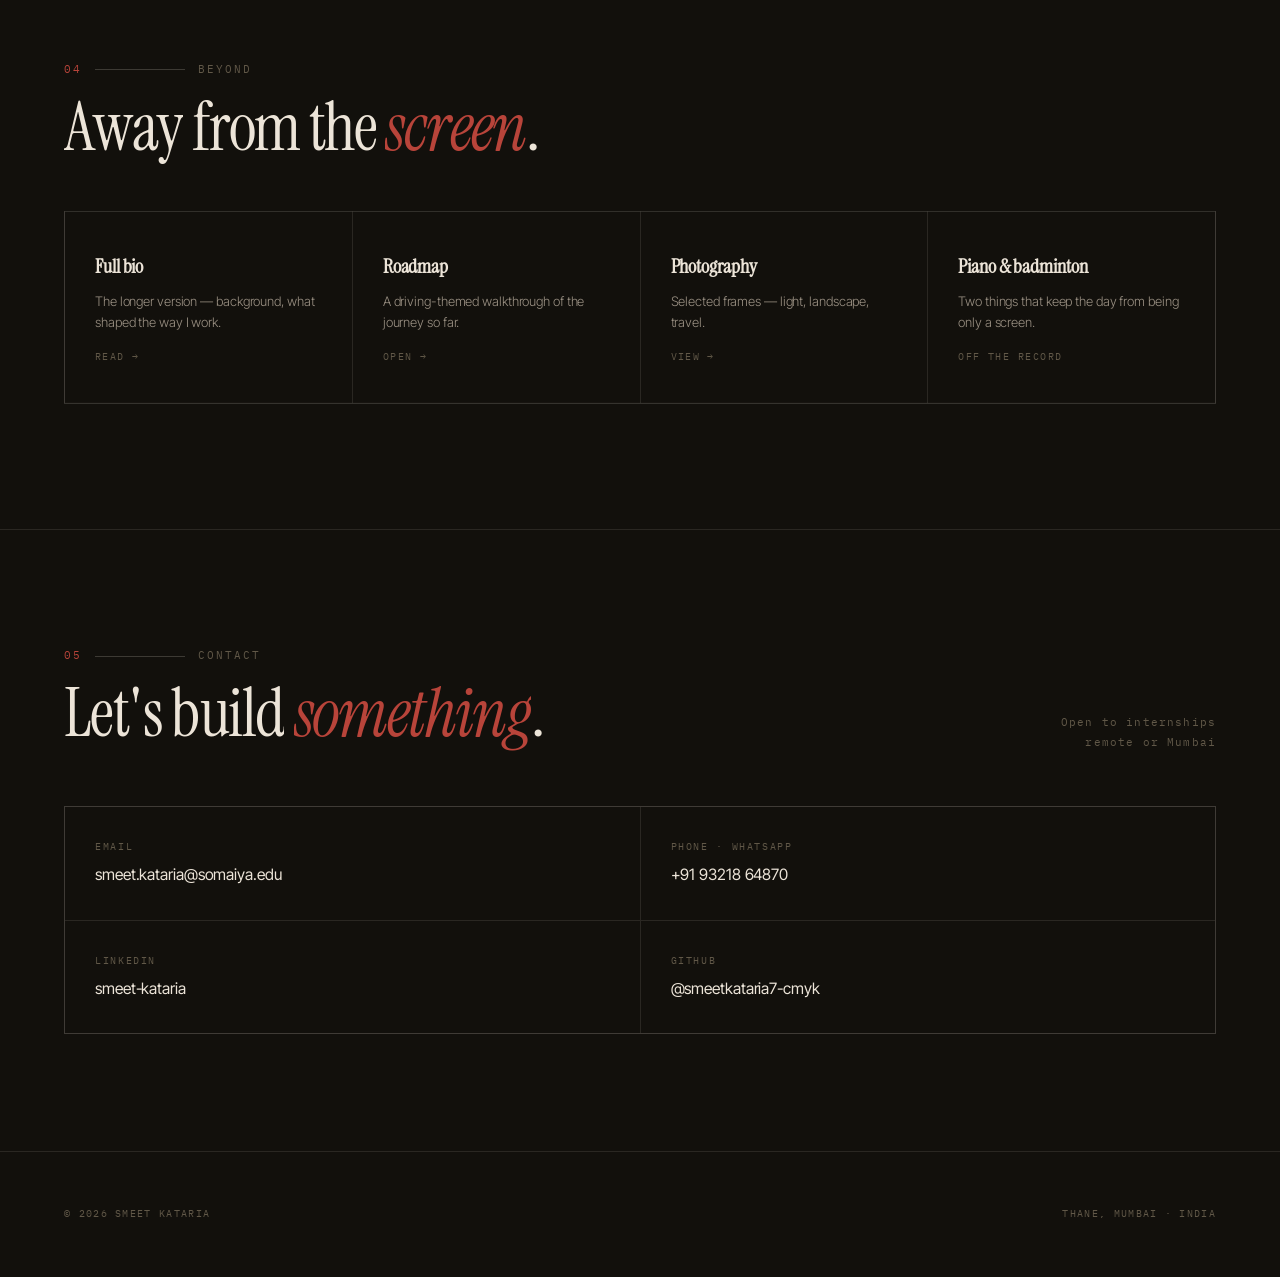
==== commit ec5452f9: "Put the letter split on the hero, and split per word so headings can wrap The split only ever ran on" ====
--- a/index.html
+++ b/index.html
@@ -13,7 +13,7 @@
 <link rel="preconnect" href="https://fonts.googleapis.com">
 <link rel="preconnect" href="https://fonts.gstatic.com" crossorigin>
 <link href="https://fonts.googleapis.com/css2?family=Instrument+Serif:ital@0;1&family=Inter+Tight:wght@300;400;500;600;700&family=IBM+Plex+Mono:wght@400;500&display=swap" rel="stylesheet">
-<link rel="stylesheet" href="assets/theme.css?v=1788673921">
+<link rel="stylesheet" href="assets/theme.css?v=1788674819">
 <style>
 /* ── page-specific: everything shared lives in assets/theme.css ── */
 
@@ -250,10 +250,7 @@
       <span class="dot"></span>
       <span class="label">Currently at Vaelo Creative · Mumbai</span>
     </div>
-    <h1>
-      <span class="mask"><i>I build software</i></span>
-      <span class="mask"><i>that goes <em>live</em>.</i></span>
-    </h1>
+    <h1 data-split data-split-now>I build software that goes <em>live</em>.</h1>
     <div class="hero-cols">
       <div>
         <p class="hero-lede" data-rev>Third-year AI &amp; Data Science student at KJ Somaiya, Mumbai — and an AI-enabled software engineer shipping production work across healthcare, retail and agency platforms. Seven builds are live and carrying real traffic.</p>
@@ -643,9 +640,9 @@
   <span>Thane, Mumbai · India</span>
 </footer>
 
-<script src="assets/motion.js?v=1788673921"></script>
+<script src="assets/motion.js?v=1788674819"></script>
 <script>
-/* ── page-specific: shared behaviour lives in assets/motion.js?v=1788673921 ── */
+/* ── page-specific: shared behaviour lives in assets/motion.js?v=1788674819 ── */
 (function(){
 'use strict';
 var doc=document,M=window.__motion,reduce=M?M.reduce:false;
--- a/assets/theme.css
+++ b/assets/theme.css
@@ -200,7 +200,7 @@
    of the travel in its first 130ms, so over a throw this short the letters
    simply appeared instead of moving. This one spends its time in the visible
    middle, and 45ms per character makes the sweep along the line readable. */
-.sec-title{perspective:900px;}
+.sec-title,[data-split]{perspective:900px;}
 .split{display:inline-block;overflow:hidden;vertical-align:bottom;
   padding-bottom:.08em;transform-style:preserve-3d;}
 .split > b{display:inline-block;font-weight:inherit;
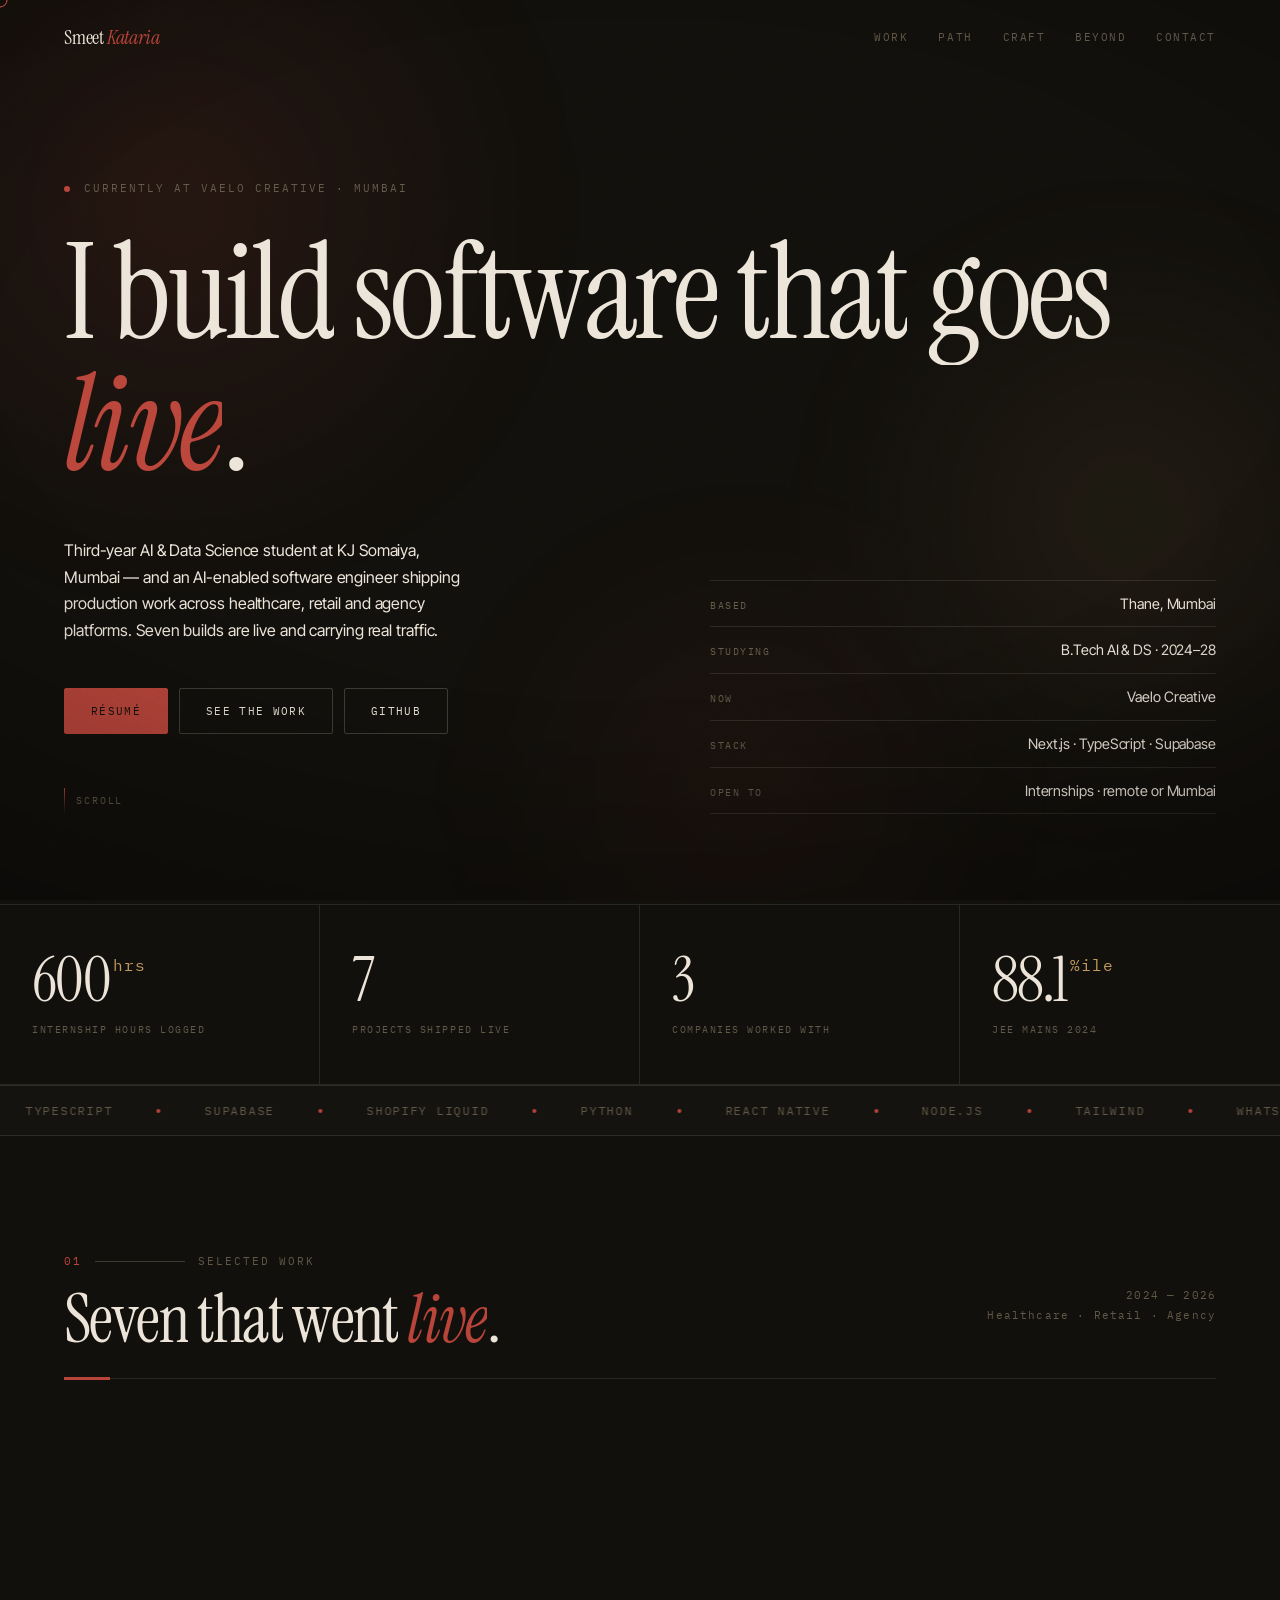
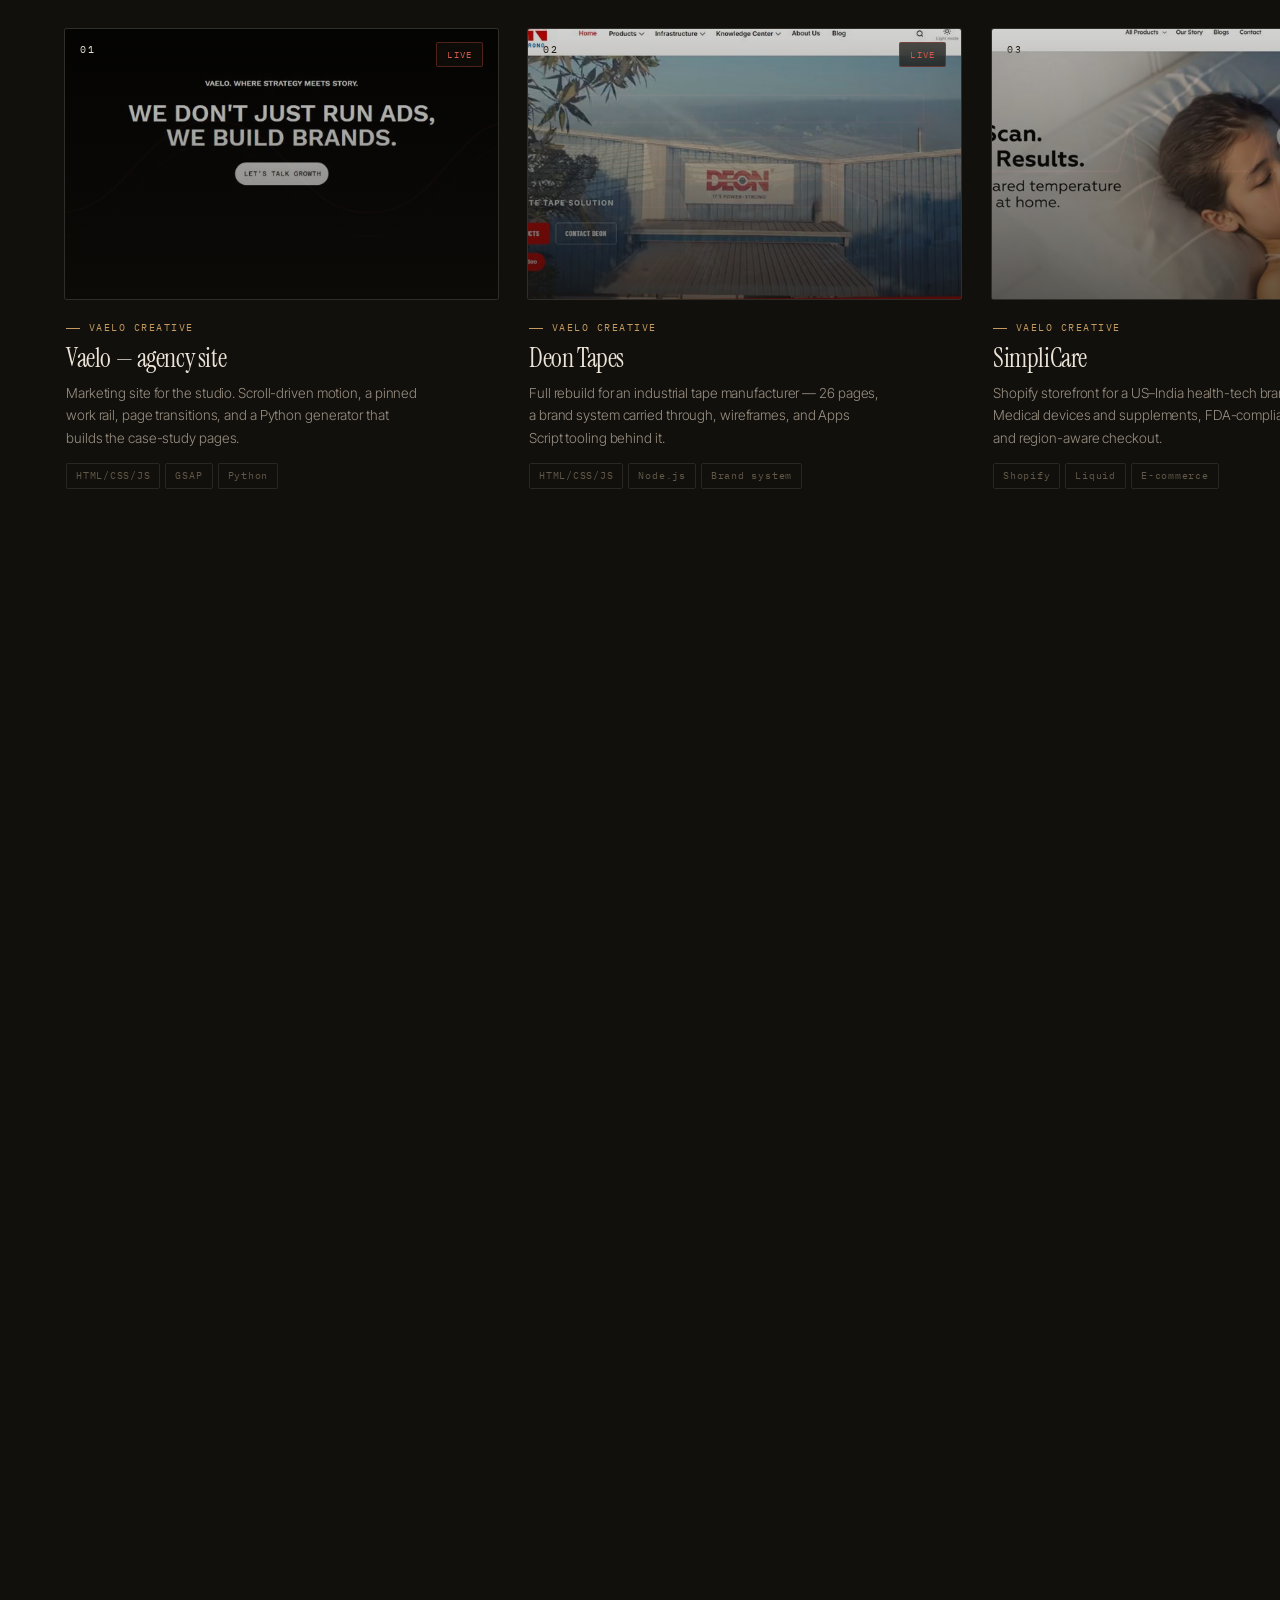
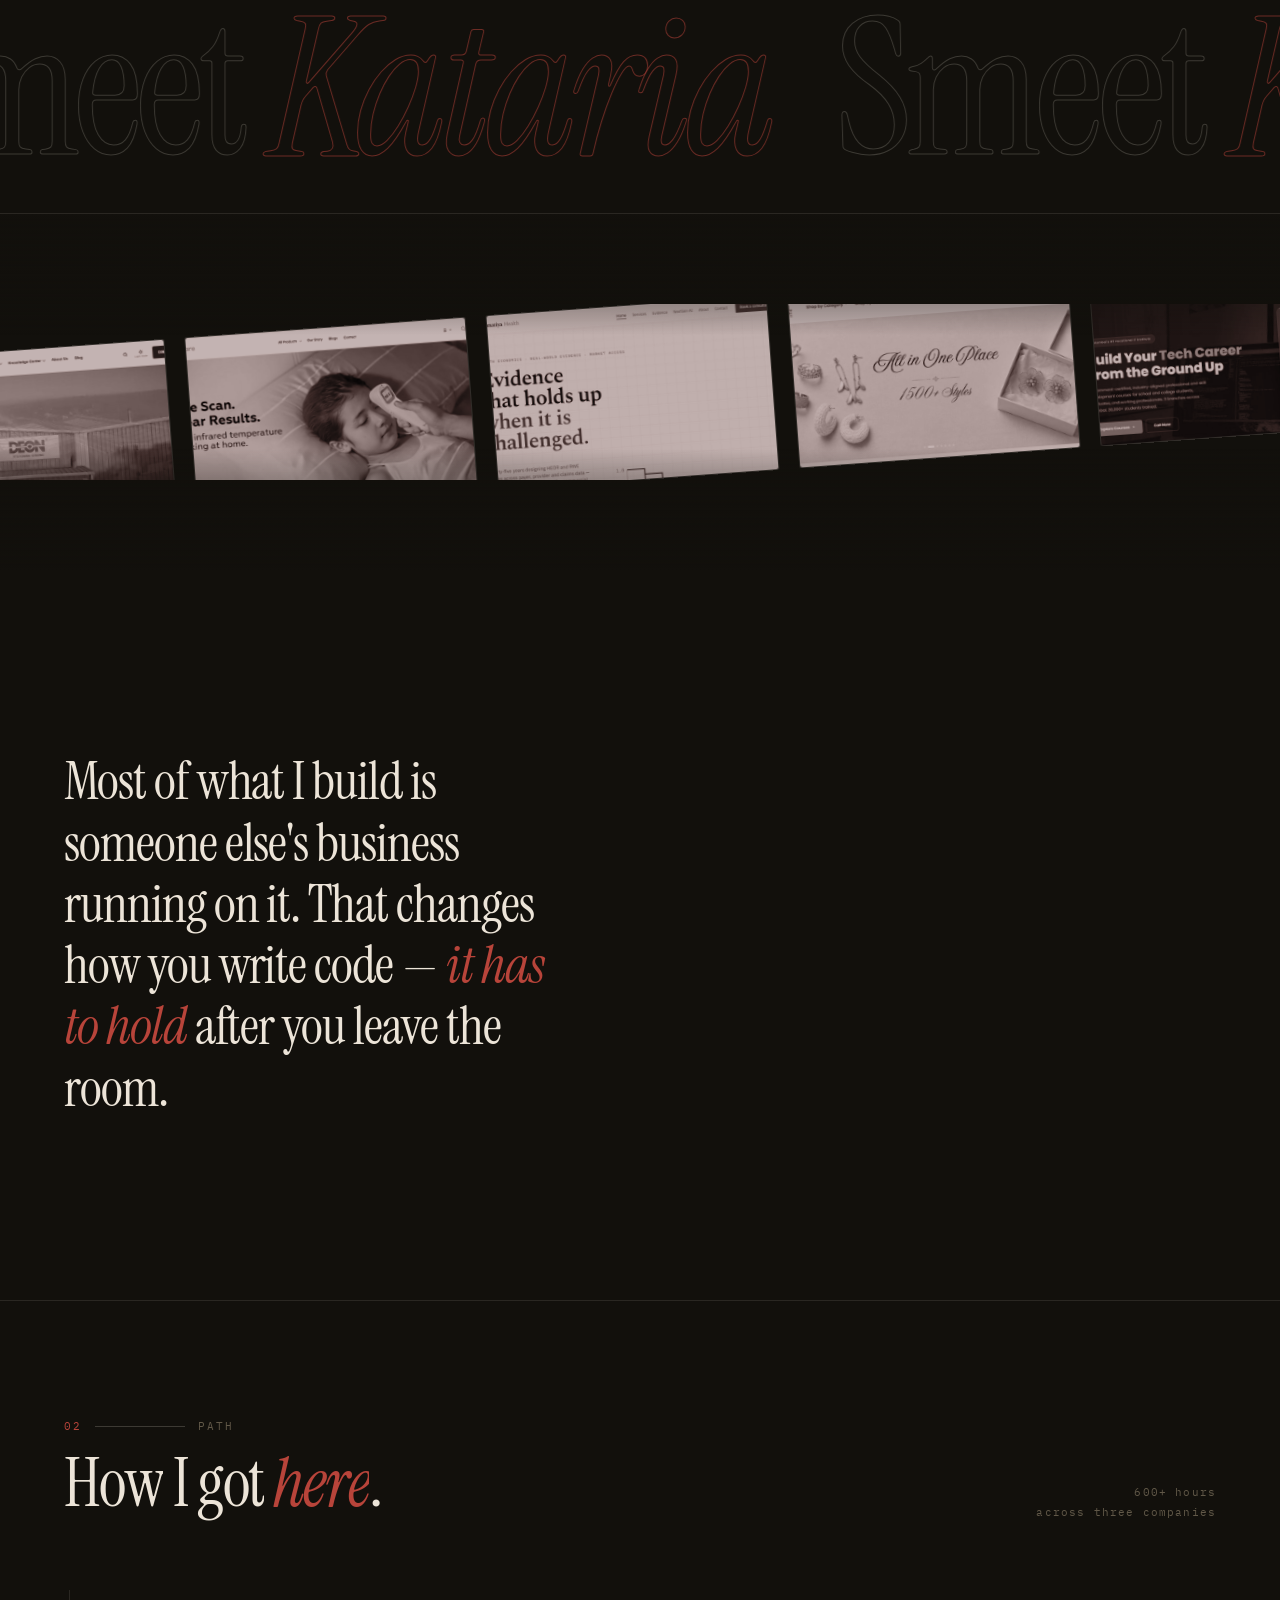
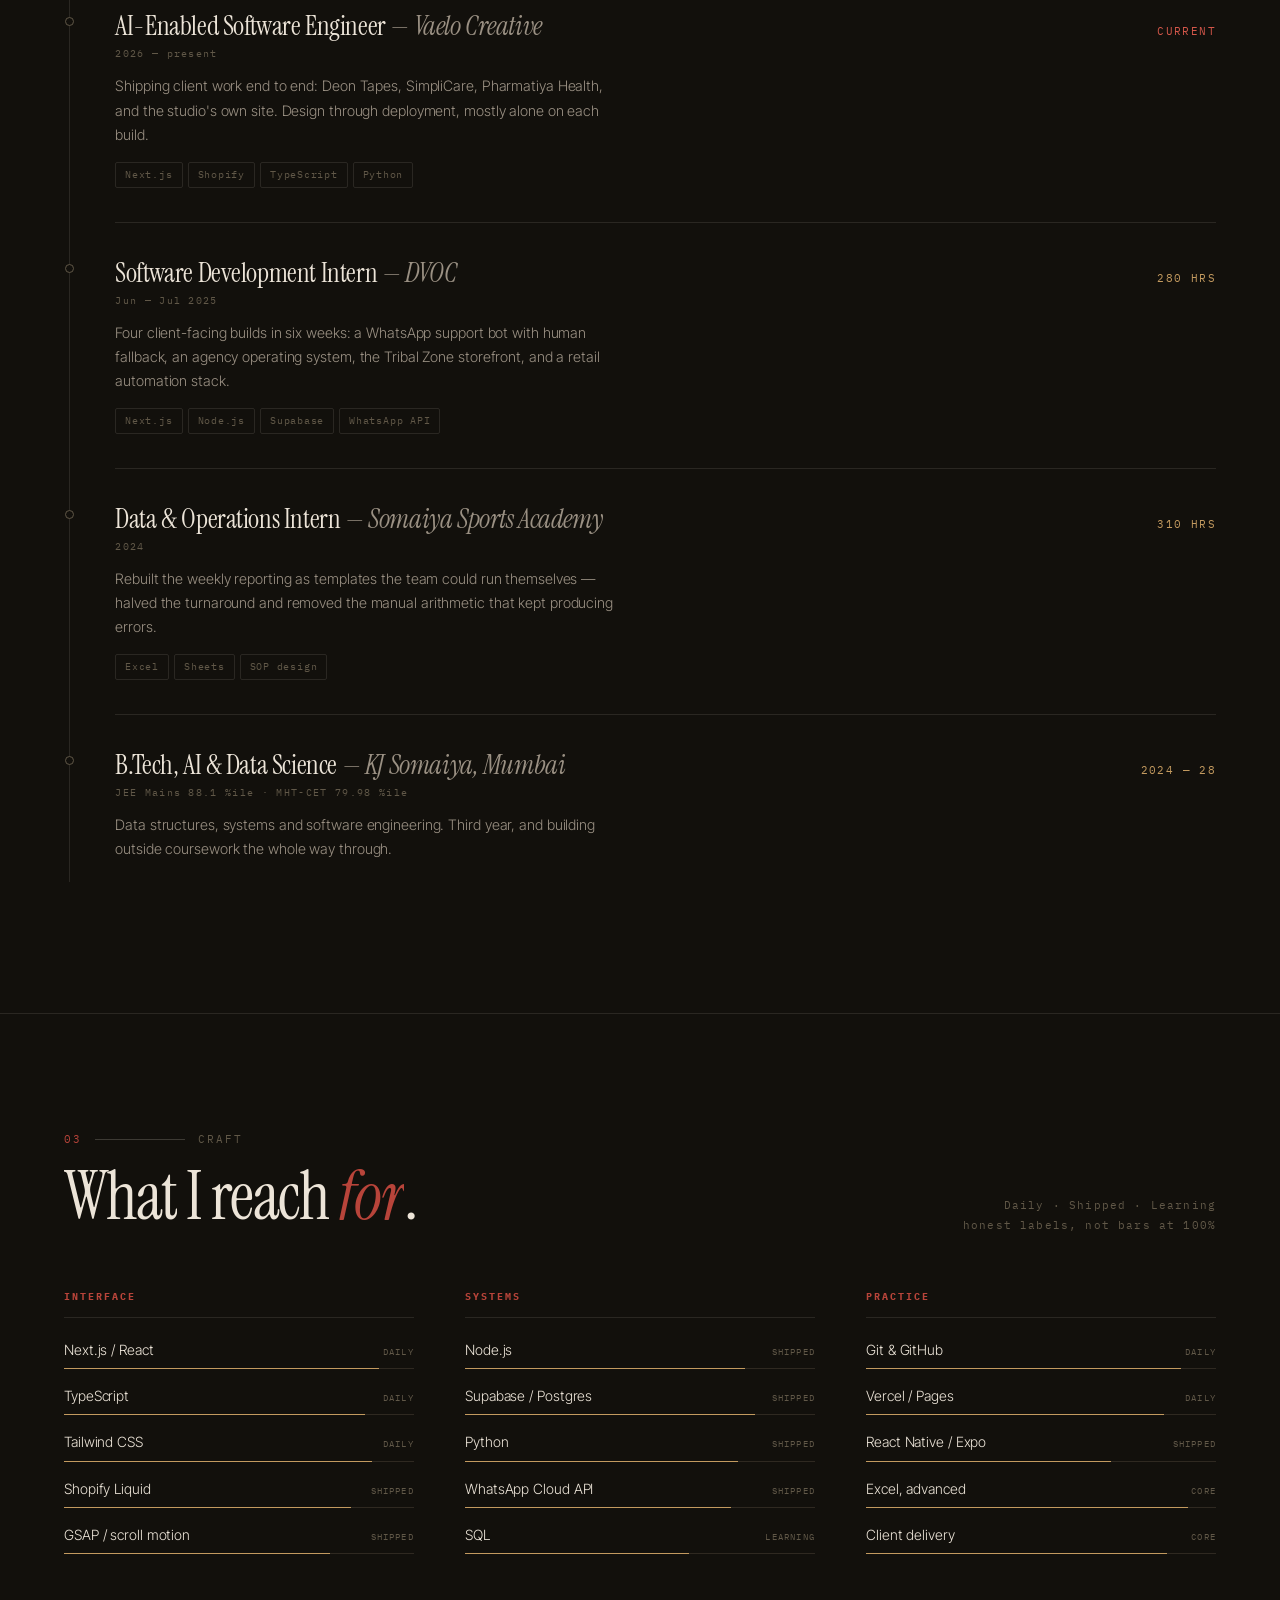
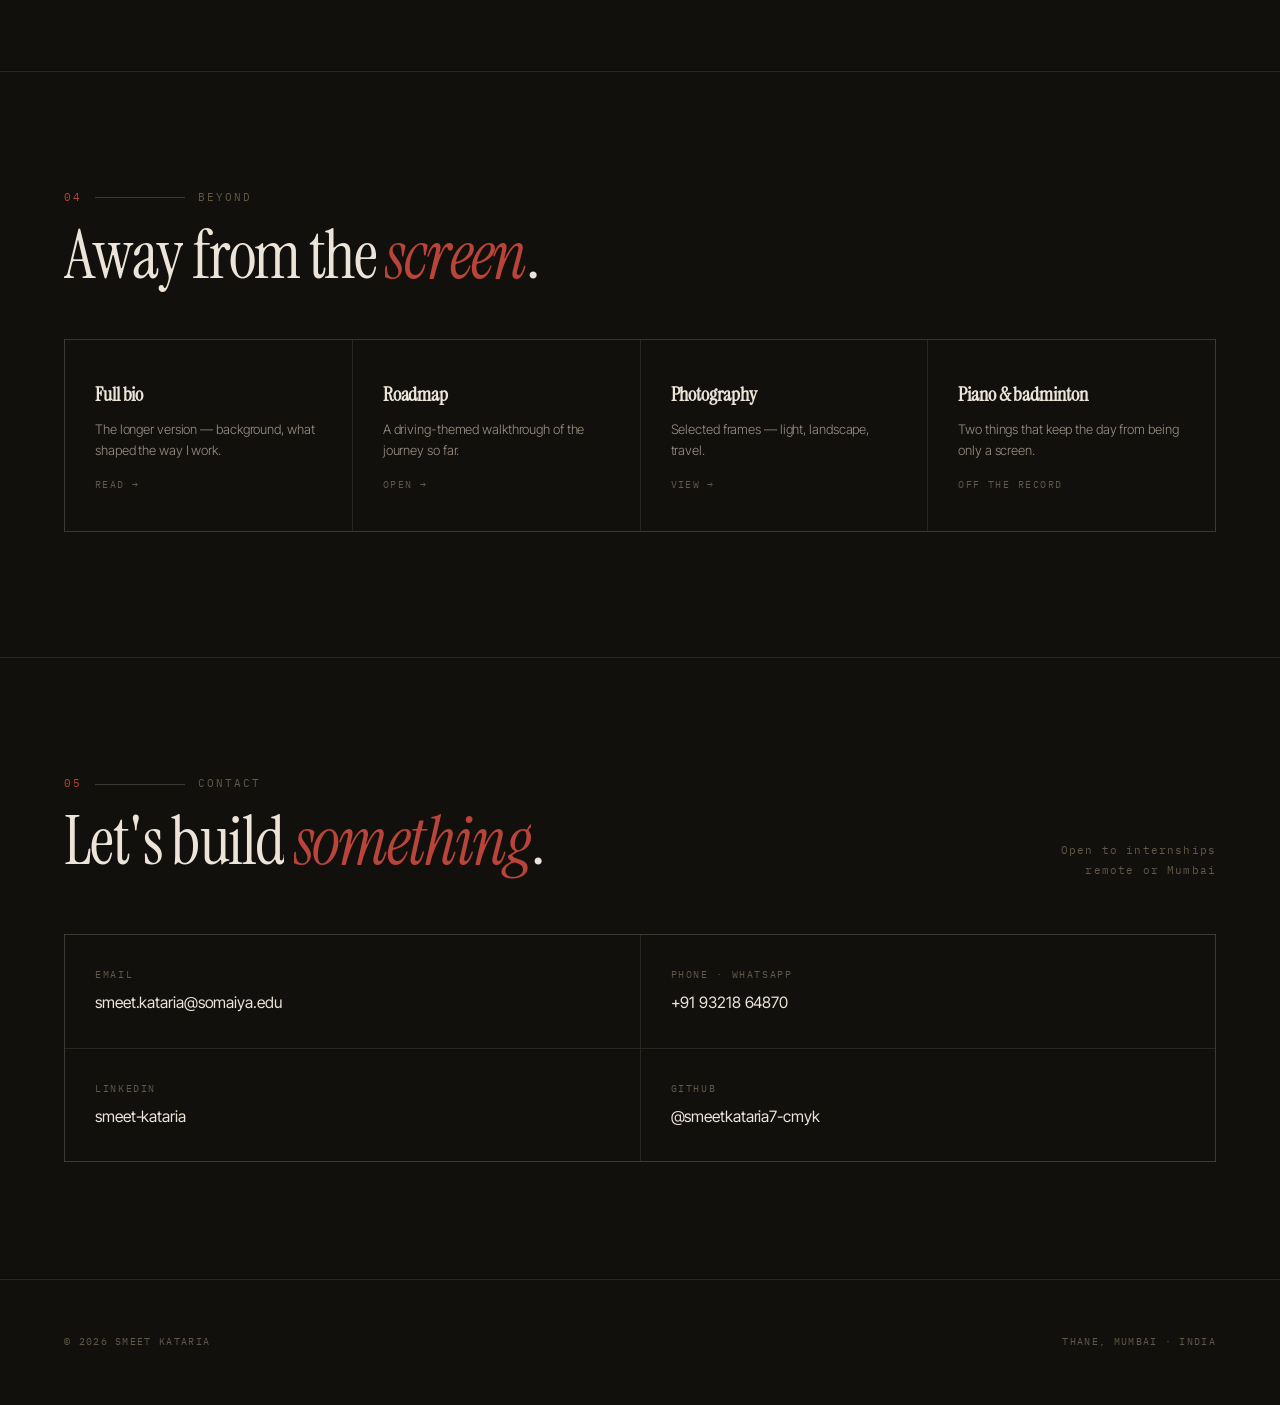
==== commit 27c5b61d: "Add the other three split animations: curtain, sliced reveal, split screen Picked from a side-by-sid" ====
--- a/index.html
+++ b/index.html
@@ -13,7 +13,7 @@
 <link rel="preconnect" href="https://fonts.googleapis.com">
 <link rel="preconnect" href="https://fonts.gstatic.com" crossorigin>
 <link href="https://fonts.googleapis.com/css2?family=Instrument+Serif:ital@0;1&family=Inter+Tight:wght@300;400;500;600;700&family=IBM+Plex+Mono:wght@400;500&display=swap" rel="stylesheet">
-<link rel="stylesheet" href="assets/theme.css?v=1788674819">
+<link rel="stylesheet" href="assets/theme.css?v=1788675474">
 <style>
 /* ── page-specific: everything shared lives in assets/theme.css ── */
 
@@ -134,7 +134,8 @@
   .rail-wrap{height:auto!important;}
 }
 
-/* STATEMENT */
+/* STATEMENT — the panel tears apart to uncover the line behind it */
+.statement .tear{padding:clamp(30px,6vw,64px) 0;}
 .statement p{font-family:var(--serif);font-weight:400;
   font-size:clamp(1.5rem,4.4vw,3.3rem);line-height:1.16;letter-spacing:-.02em;max-width:20ch;}
 
@@ -208,11 +209,15 @@
 <body>
 
 <div class="curtain" id="curtain" aria-hidden="true">
-  <div class="curtain-sub">Mumbai · AI-enabled software engineer</div>
-  <div class="curtain-rule"><i id="curtainBar"></i></div>
-  <div class="curtain-row">
-    <div class="curtain-word"><i>Smeet <b>Kataria</b></i></div>
-    <div class="curtain-num" id="curtainNum">0</div>
+  <div class="curtain-panel l"></div>
+  <div class="curtain-panel r"></div>
+  <div class="curtain-inner">
+    <div class="curtain-sub">Mumbai · AI-enabled software engineer</div>
+    <div class="curtain-rule"><i id="curtainBar"></i></div>
+    <div class="curtain-row">
+      <div class="curtain-word"><i>Smeet <b>Kataria</b></i></div>
+      <div class="curtain-num" id="curtainNum">0</div>
+    </div>
   </div>
 </div>
 
@@ -301,7 +306,7 @@
       <div class="rail" id="rail">
 
         <a class="card" href="https://www.vaelocreative.com/" target="_blank" rel="noopener" data-cursor="Visit" data-shot="shots/vaelo.jpg">
-          <div class="card-frame">
+          <div class="card-frame" data-slices="7">
             <span class="card-idx">01</span><span class="card-flag live">Live</span>
             <svg class="card-art" viewBox="0 0 470 294" fill="none" aria-hidden="true">
               <path class="draw" d="M-10 200 C 70 200, 80 100, 160 100 S 250 200, 330 200 S 420 100, 490 100" stroke="#b8443a" stroke-width="1.5" opacity=".8"/>
@@ -317,7 +322,7 @@
         </a>
 
         <a class="card" href="https://deontapes.com/" target="_blank" rel="noopener" data-cursor="Visit" data-shot="shots/deon-tapes.jpg">
-          <div class="card-frame">
+          <div class="card-frame" data-slices="7">
             <span class="card-idx">02</span><span class="card-flag live">Live</span>
             <svg class="card-art" viewBox="0 0 470 294" fill="none" aria-hidden="true">
               <g stroke="#b8443a" stroke-width="1">
@@ -336,7 +341,7 @@
         </a>
 
         <a class="card" href="https://www.simplicare.us/en-in/pages/home-in" target="_blank" rel="noopener" data-cursor="Visit" data-shot="shots/simplicare.jpg">
-          <div class="card-frame">
+          <div class="card-frame" data-slices="7">
             <span class="card-idx">03</span><span class="card-flag live">Live</span>
             <svg class="card-art" viewBox="0 0 470 294" fill="none" aria-hidden="true">
               <path class="draw" d="M-10 155 H 120 L 136 155 L 150 100 L 168 215 L 186 132 L 200 155 H 268 L 282 155 L 296 112 L 312 200 L 328 155 H 490"
@@ -352,7 +357,7 @@
         </a>
 
         <a class="card" href="https://github.com/PalakAgrawal-git/Pharmatiya" target="_blank" rel="noopener" data-cursor="Repo" data-shot="shots/pharmatiya.jpg">
-          <div class="card-frame">
+          <div class="card-frame" data-slices="7">
             <span class="card-idx">04</span><span class="card-flag">In build</span>
             <svg class="card-art" viewBox="0 0 470 294" fill="none" aria-hidden="true">
               <g stroke="#c39a5f" stroke-width="1" opacity=".5">
@@ -375,7 +380,7 @@
         </a>
 
         <a class="card" href="https://www.tribalzone.in/" target="_blank" rel="noopener" data-cursor="Visit" data-shot="shots/tribal-zone.jpg">
-          <div class="card-frame">
+          <div class="card-frame" data-slices="7">
             <span class="card-idx">05</span><span class="card-flag live">Live</span>
             <svg class="card-art" viewBox="0 0 470 294" fill="none" aria-hidden="true">
               <g stroke="#c39a5f" fill="none">
@@ -399,7 +404,7 @@
         </a>
 
         <a class="card" href="https://dvoc.in/" target="_blank" rel="noopener" data-cursor="Visit" data-shot="shots/dvoc.jpg">
-          <div class="card-frame">
+          <div class="card-frame" data-slices="7">
             <span class="card-idx">06</span><span class="card-flag live">Live</span>
             <svg class="card-art" viewBox="0 0 470 294" fill="none" aria-hidden="true">
               <g stroke="#c39a5f" stroke-width="1">
@@ -422,7 +427,7 @@
         </a>
 
         <a class="card" href="https://github.com/smeetkataria7-cmyk/memory-lane" target="_blank" rel="noopener" data-cursor="Repo" data-shot="shots/memory-lane.jpg">
-          <div class="card-frame">
+          <div class="card-frame" data-slices="7">
             <span class="card-idx">07</span><span class="card-flag">Personal</span>
             <svg class="card-art" viewBox="0 0 470 294" fill="none" aria-hidden="true"><g id="orbs"></g></svg>
           </div>
@@ -467,9 +472,13 @@
   </div>
 </div>
 
-<section class="sec statement" data-rev>
+<section class="sec statement">
   <div class="wrap">
-    <p data-warm>Most of what I build is someone else's business running on it. That changes how you write code — <span class="accent">it has to hold</span> after you leave the room.</p>
+    <div class="tear">
+      <div class="tear-panels" aria-hidden="true"><i class="t"></i><i class="b"></i></div>
+      <div class="tear-face" aria-hidden="true">Why it matters</div>
+      <p data-warm>Most of what I build is someone else's business running on it. That changes how you write code — <span class="accent">it has to hold</span> after you leave the room.</p>
+    </div>
   </div>
 </section>
 
@@ -640,9 +649,9 @@
   <span>Thane, Mumbai · India</span>
 </footer>
 
-<script src="assets/motion.js?v=1788674819"></script>
+<script src="assets/motion.js?v=1788675474"></script>
 <script>
-/* ── page-specific: shared behaviour lives in assets/motion.js?v=1788674819 ── */
+/* ── page-specific: shared behaviour lives in assets/motion.js?v=1788675474 ── */
 (function(){
 'use strict';
 var doc=document,M=window.__motion,reduce=M?M.reduce:false;
--- a/assets/theme.css
+++ b/assets/theme.css
@@ -56,12 +56,23 @@
   font-weight:300;line-height:1.62;}
 .serif{font-family:var(--serif);font-weight:400;}
 
-/* ══ CURTAIN ══ */
-.curtain{position:fixed;inset:0;z-index:9999;background:var(--ink);
+/* ══ CURTAIN ══ two panels that part sideways from the centre, rather than a
+   single sheet wiping upward — the split is the first thing the page does */
+.curtain{position:fixed;inset:0;z-index:9999;pointer-events:none;}
+.curtain-panel{position:absolute;top:0;height:100%;width:50.4%;background:var(--ink);
+  transition:transform 1.15s cubic-bezier(.72,0,.18,1);}
+.curtain-panel.l{left:0;}
+.curtain-panel.r{right:0;}
+.curtain-panel.r::before{content:'';position:absolute;left:0;top:0;bottom:0;width:1px;
+  background:var(--ox);opacity:0;transition:opacity .4s;}
+.curtain.go .curtain-panel.r::before{opacity:.7;}
+.curtain.up .curtain-panel.l{transform:translateX(-100.5%);}
+.curtain.up .curtain-panel.r{transform:translateX(100.5%);}
+.curtain-inner{position:absolute;inset:0;z-index:2;
   display:flex;flex-direction:column;justify-content:flex-end;
   padding:0 var(--pad) clamp(30px,6vh,64px);
-  clip-path:inset(0 0 0 0);transition:clip-path .95s var(--ease);}
-.curtain.up{clip-path:inset(0 0 100% 0);}
+  transition:opacity .45s var(--ease);}
+.curtain.up .curtain-inner{opacity:0;}
 .curtain-sub{font-family:var(--mono);font-size:.66rem;letter-spacing:.2em;
   text-transform:uppercase;color:var(--bone-3);margin-bottom:14px;
   opacity:0;transition:opacity .6s .2s;}
@@ -333,6 +344,34 @@
 .bands:hover .band-item img{filter:grayscale(0) contrast(1) brightness(.95);}
 .bands:hover .band-item::after{opacity:0;}
 
+/* ══ SLICED REVEAL ══ a panel of vertical shutters over an image, lifting away
+   one after the next so the picture builds in bands instead of fading in.
+   Built in script from [data-slices] so the markup stays clean. */
+.slices{position:absolute;inset:0;z-index:5;display:flex;pointer-events:none;}
+.slices i{flex:1;background:var(--ink);transform:translateY(0);
+  transition:transform .85s cubic-bezier(.72,0,.18,1);
+  transition-delay:calc(var(--d,0)*65ms);}
+.slices i + i{border-left:1px solid var(--ink);}
+.seen > .slices i,.slices.open i{transform:translateY(-101%);}
+
+/* ══ SPLIT SCREEN ══ a panel that tears across the middle, the halves sliding
+   apart to uncover what sits behind them */
+.tear{position:relative;overflow:hidden;}
+.tear-panels{position:absolute;inset:0;z-index:3;pointer-events:none;}
+.tear-panels i{position:absolute;left:0;width:100%;height:50.4%;
+  background:var(--ink-1);
+  transition:transform 1.15s cubic-bezier(.72,0,.18,1);}
+.tear-panels i.t{top:0;border-bottom:1px solid var(--ox);}
+.tear-panels i.b{bottom:0;}
+.tear.open .tear-panels i.t{transform:translateY(-100.5%);}
+.tear.open .tear-panels i.b{transform:translateY(100.5%);}
+/* the label carried on the closed panel, gone once it opens */
+.tear-face{position:absolute;inset:0;z-index:4;display:flex;align-items:center;
+  justify-content:center;pointer-events:none;
+  font-family:var(--serif);font-size:clamp(1.6rem,6vw,4.4rem);color:var(--bone-3);
+  letter-spacing:-.02em;transition:opacity .5s var(--ease);}
+.tear.open .tear-face{opacity:0;}
+
 /* ══ GIANT WORDMARK ══ an oversized name running edge to edge, outlined so it
    reads as texture rather than a second headline competing with the real one */
 .wordmark{overflow:hidden;padding:clamp(30px,5vh,60px) 0;position:relative;z-index:1;
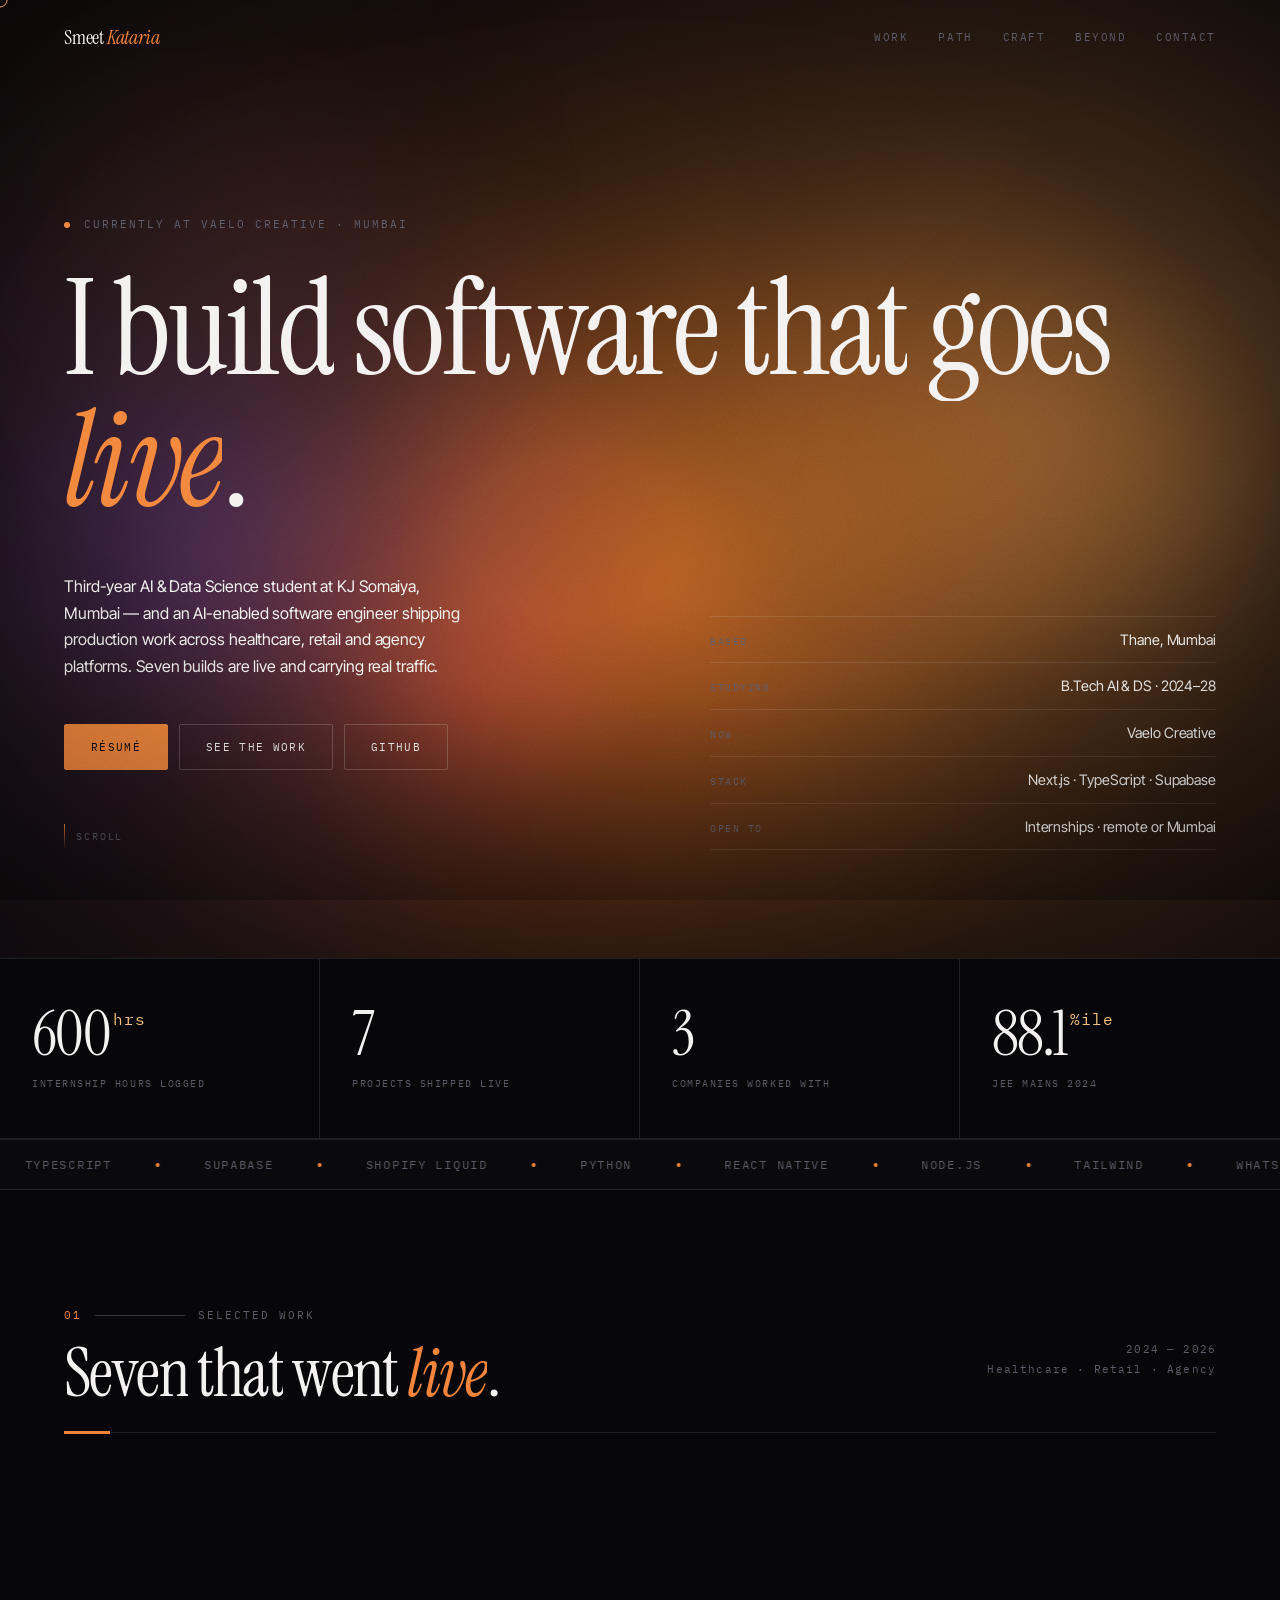
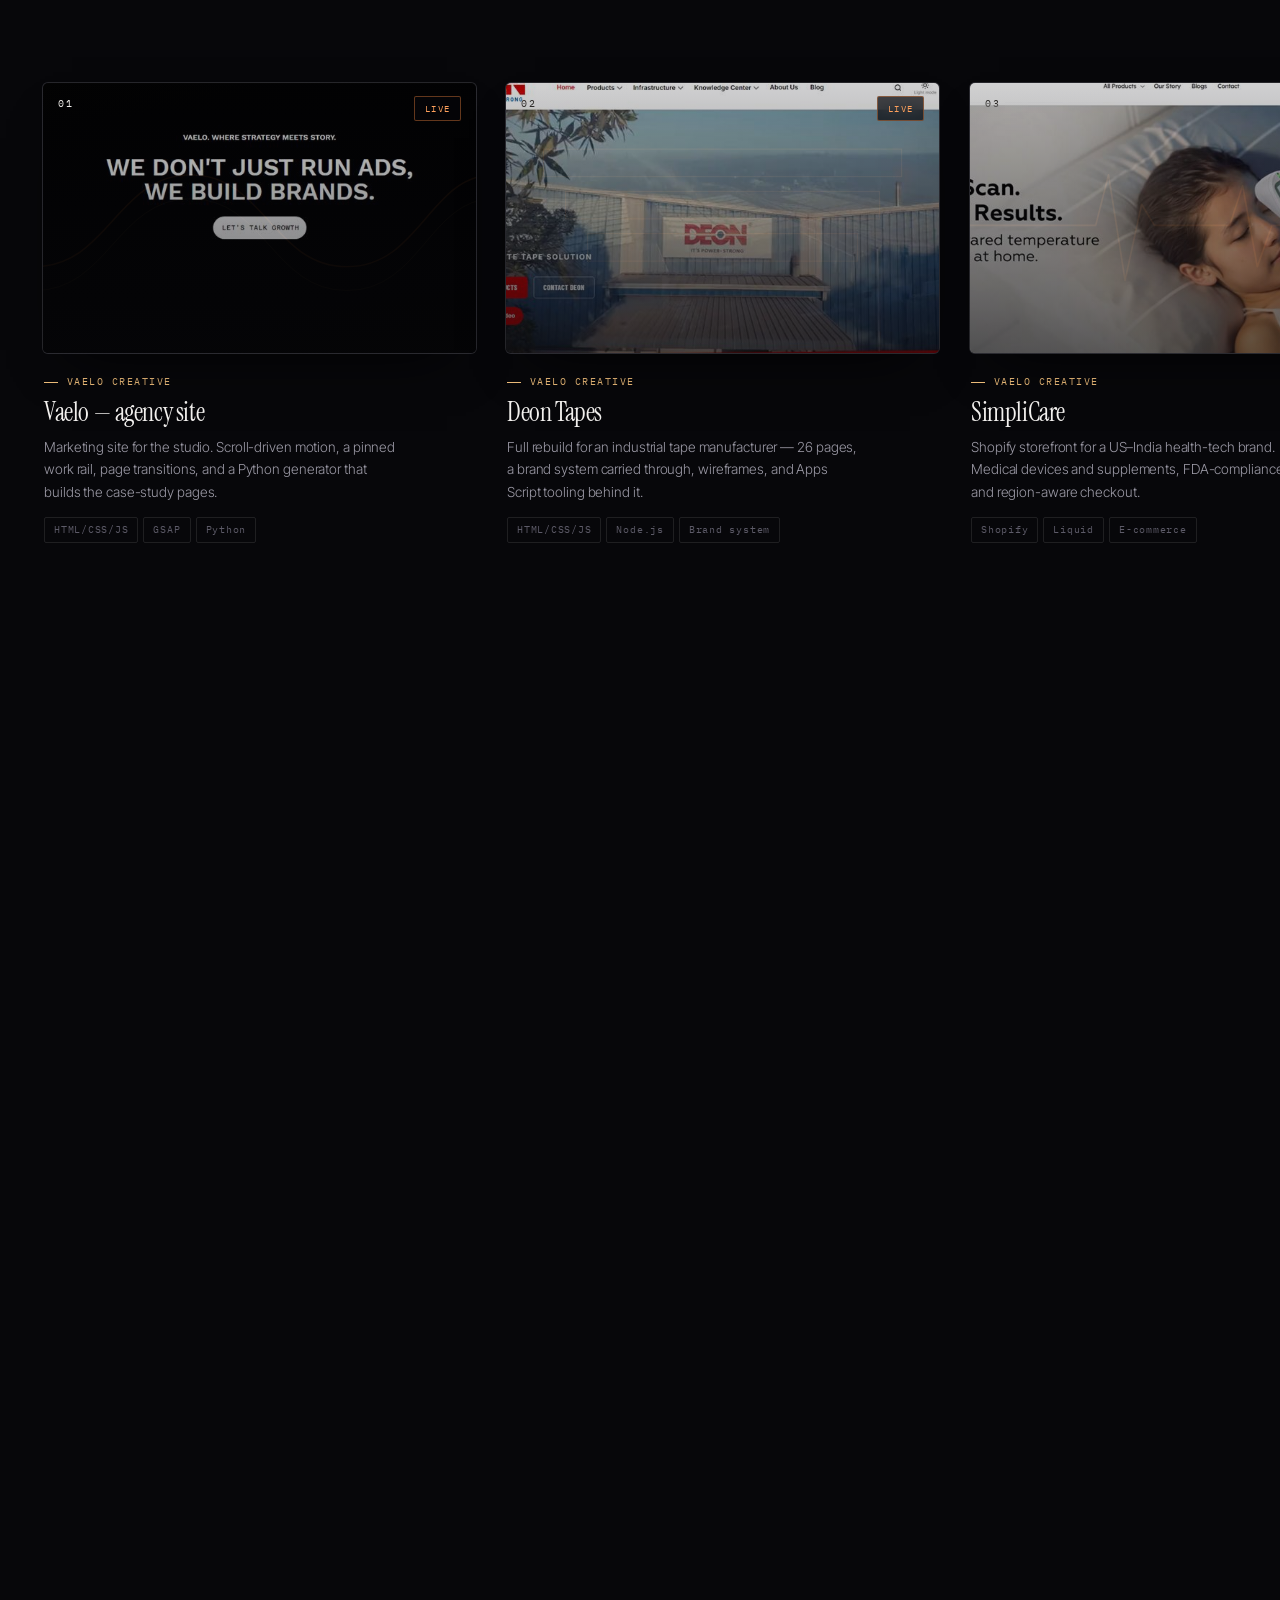
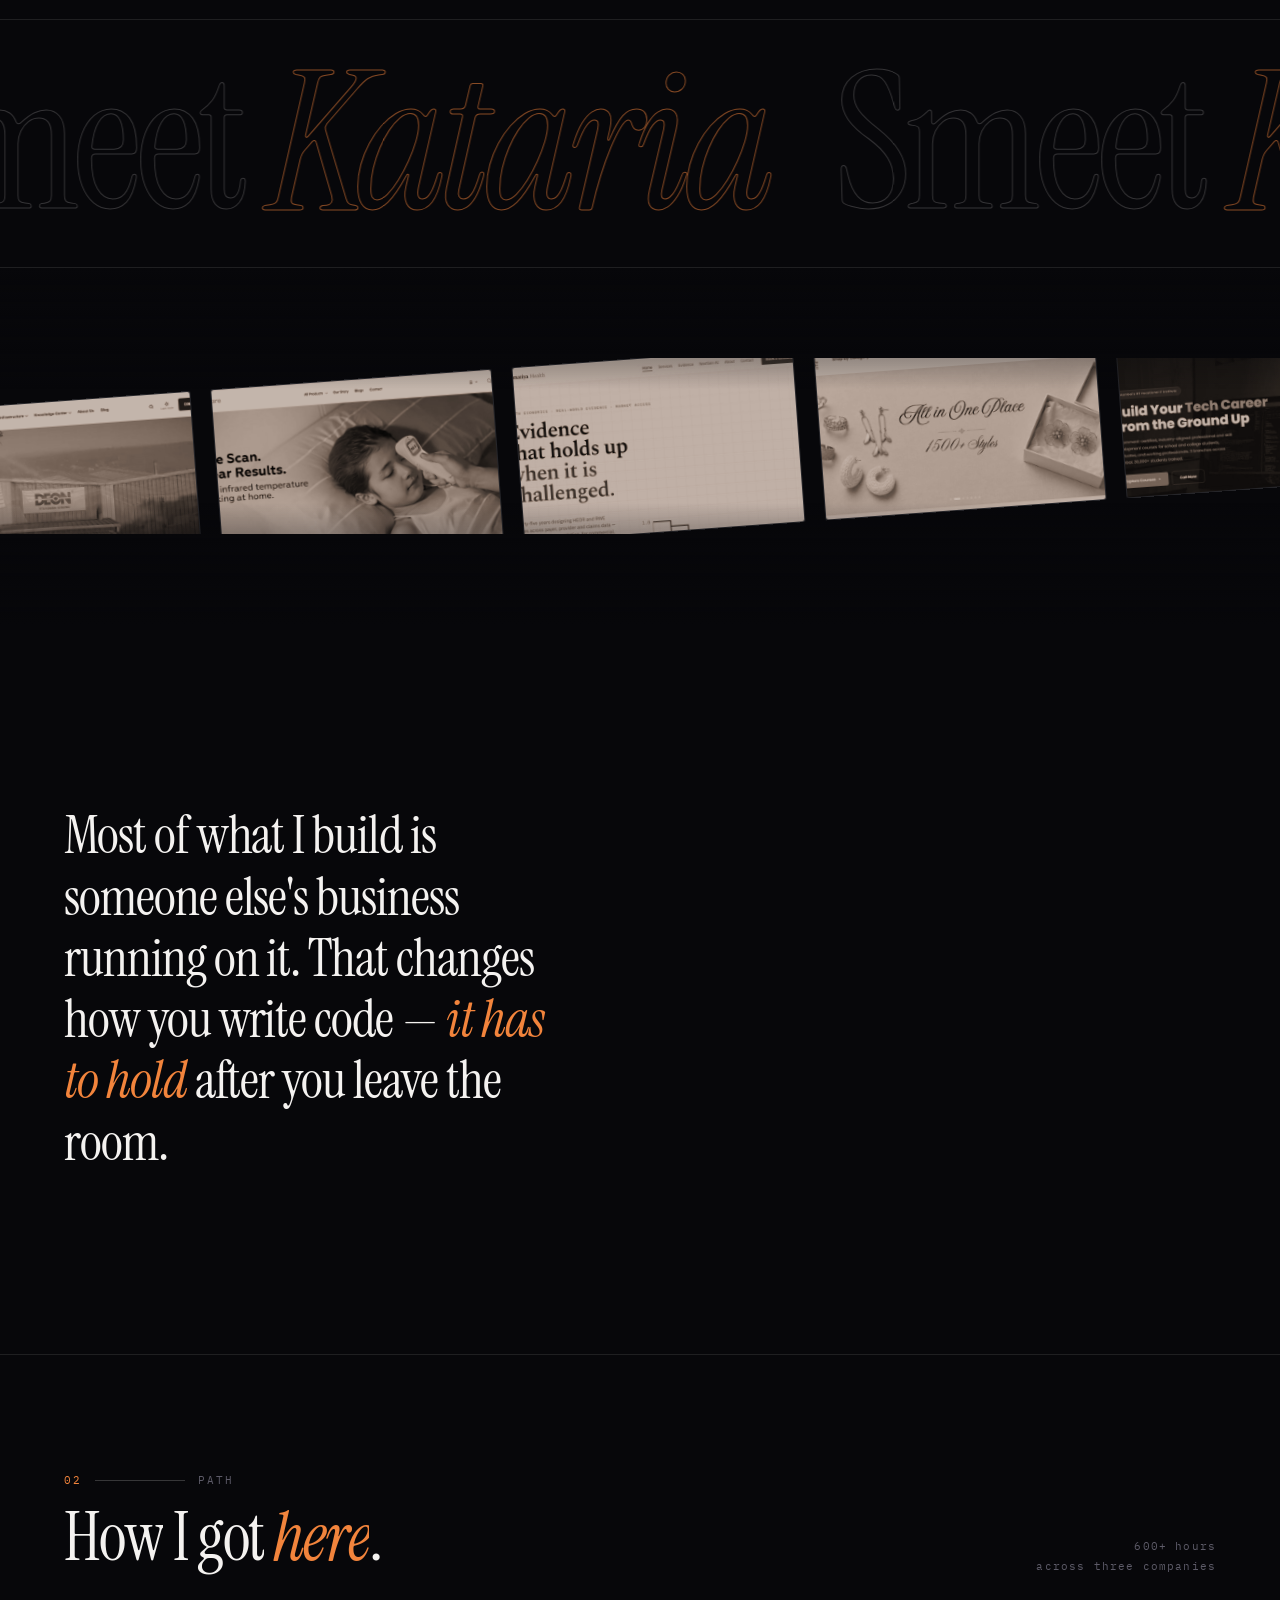
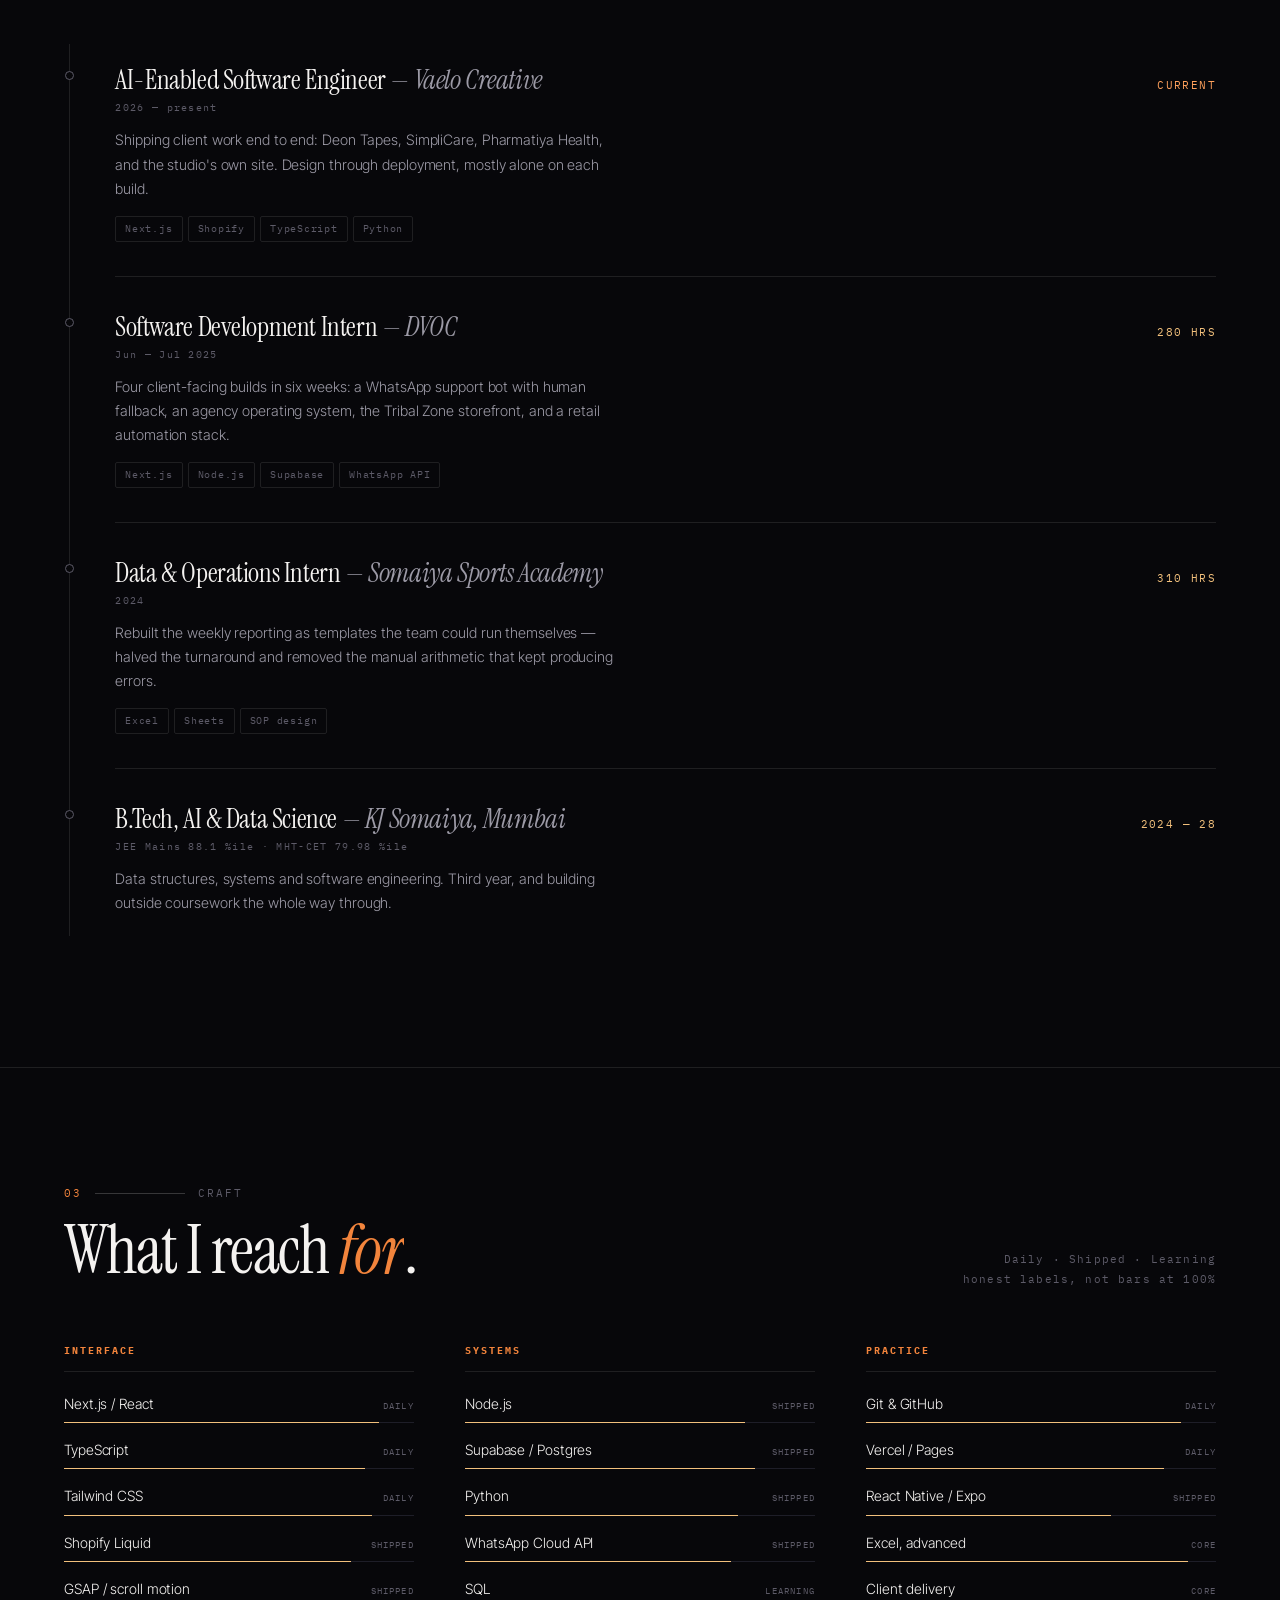
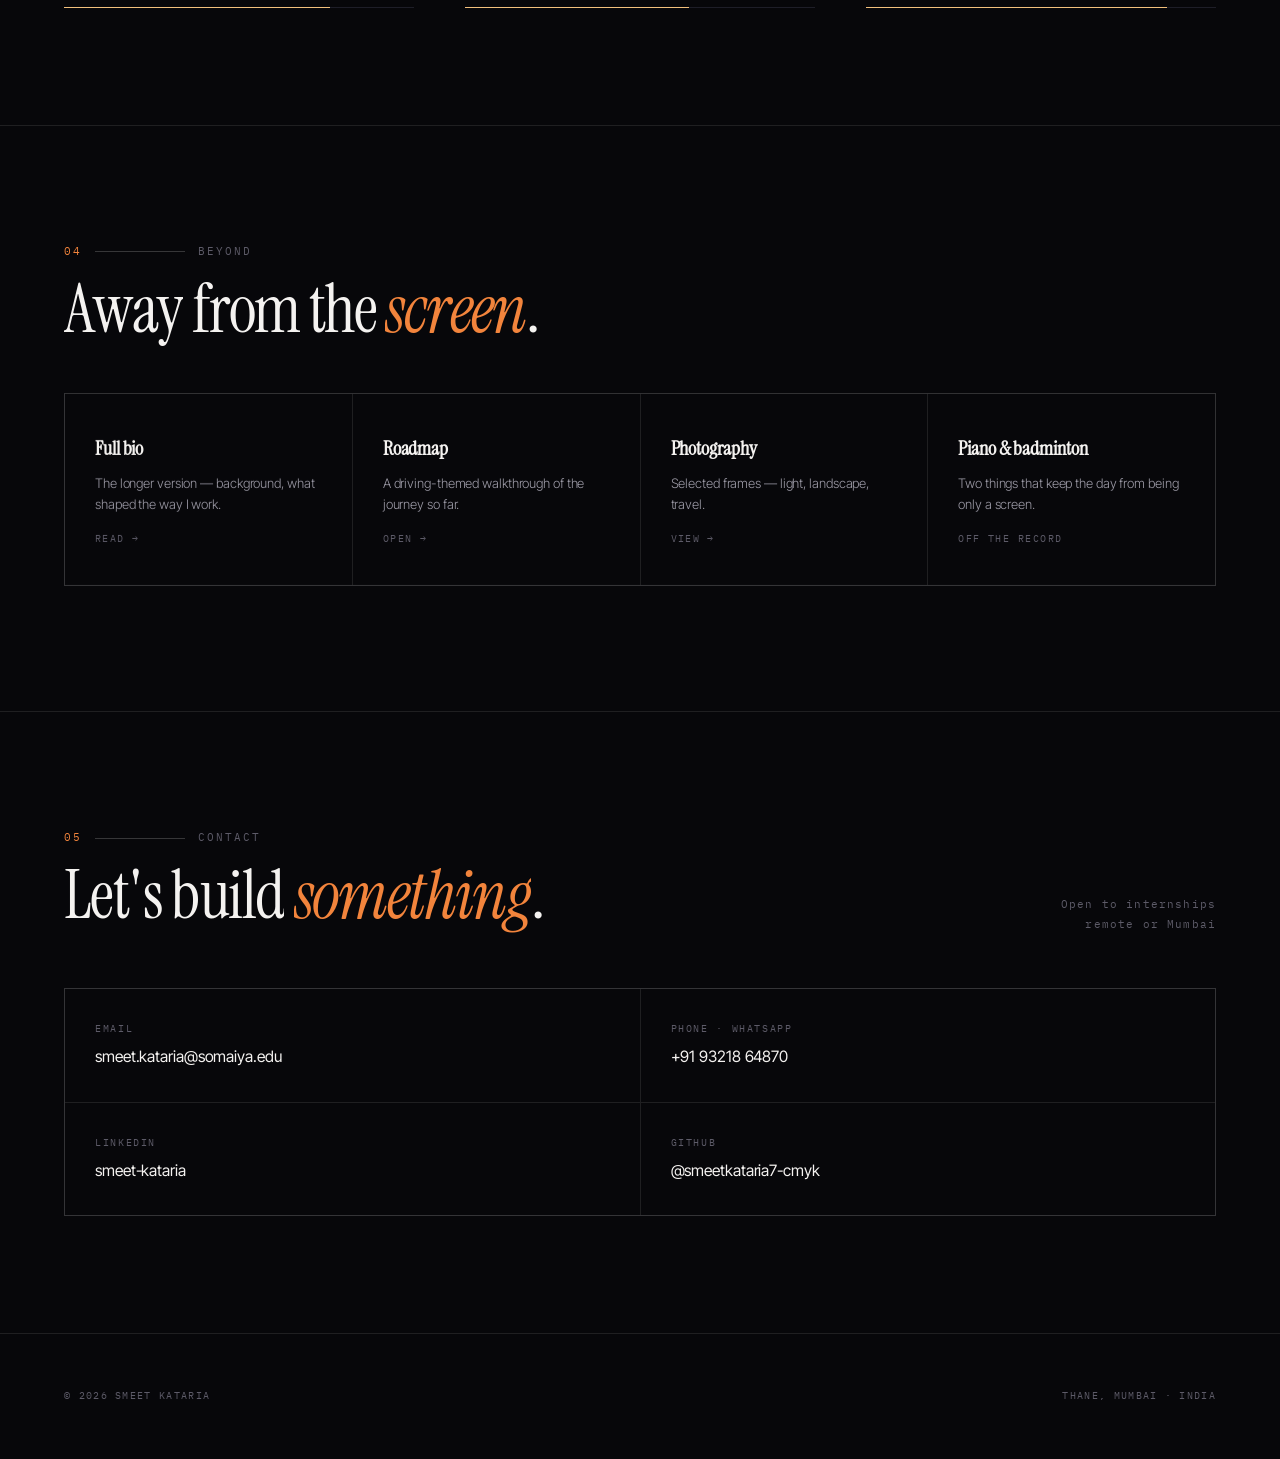
==== commit 6de22ed5: "Shift to the dark glossy direction: a live bloom, amber light, glass and sheen The editorial warm-in" ====
--- a/index.html
+++ b/index.html
@@ -5,7 +5,7 @@
 <meta name="viewport" content="width=device-width, initial-scale=1.0">
 <title>Smeet Kataria — AI-Enabled Software Engineer</title>
 <meta name="description" content="Smeet Kataria — AI-Enabled Software Engineer at Vaelo Creative, Mumbai. Production software across healthcare, e-commerce and agency platforms.">
-<meta name="theme-color" content="#12100c">
+<meta name="theme-color" content="#07070a">
 <meta property="og:title" content="Smeet Kataria — AI-Enabled Software Engineer">
 <meta property="og:description" content="Production software across healthcare, e-commerce and agency platforms. Currently at Vaelo Creative, Mumbai.">
 <meta property="og:type" content="website">
@@ -13,19 +13,19 @@
 <link rel="preconnect" href="https://fonts.googleapis.com">
 <link rel="preconnect" href="https://fonts.gstatic.com" crossorigin>
 <link href="https://fonts.googleapis.com/css2?family=Instrument+Serif:ital@0;1&family=Inter+Tight:wght@300;400;500;600;700&family=IBM+Plex+Mono:wght@400;500&display=swap" rel="stylesheet">
-<link rel="stylesheet" href="assets/theme.css?v=1788675474">
+<link rel="stylesheet" href="assets/theme.css?v=1788683712">
 <style>
 /* ── page-specific: everything shared lives in assets/theme.css ── */
 
 /* HERO */
-.hero{position:relative;z-index:1;
-  padding:clamp(130px,20vh,190px) var(--pad) clamp(60px,10vh,110px);}
-.hero-grid{position:absolute;inset:0;z-index:0;pointer-events:none;overflow:hidden;
-  mask-image:linear-gradient(180deg,transparent 40%,#000 100%);
-  -webkit-mask-image:linear-gradient(180deg,transparent 40%,#000 100%);}
+.hero{position:relative;z-index:1;overflow:hidden;
+  padding:clamp(150px,24vh,220px) var(--pad) clamp(70px,12vh,130px);}
+.hero-grid{position:absolute;inset:0;z-index:1;pointer-events:none;overflow:hidden;
+  mask-image:linear-gradient(180deg,transparent 46%,#000 100%);
+  -webkit-mask-image:linear-gradient(180deg,transparent 46%,#000 100%);}
 .hero-grid i{position:absolute;left:-60%;right:-60%;bottom:-45%;height:130%;
-  background-image:linear-gradient(rgba(195,154,95,.13) 1px,transparent 1px),
-                   linear-gradient(90deg,rgba(195,154,95,.13) 1px,transparent 1px);
+  background-image:linear-gradient(rgba(242,132,60,.10) 1px,transparent 1px),
+                   linear-gradient(90deg,rgba(242,132,60,.10) 1px,transparent 1px);
   background-size:72px 72px;transform:perspective(320px) rotateX(70deg);
   transform-origin:bottom center;animation:gridDrift 16s linear infinite;}
 @keyframes gridDrift{from{background-position:0 0;}to{background-position:0 72px;}}
@@ -33,7 +33,7 @@
 .hero-eyebrow{display:flex;align-items:center;gap:14px;margin-bottom:clamp(24px,4vh,40px);}
 .hero-eyebrow .dot{width:6px;height:6px;border-radius:50%;background:var(--ox);flex:0 0 auto;
   animation:pulse 2.4s ease-in-out infinite;}
-@keyframes pulse{0%,100%{opacity:1;box-shadow:0 0 0 0 rgba(184,68,58,.5);}50%{opacity:.7;box-shadow:0 0 0 7px rgba(184,68,58,0);}}
+@keyframes pulse{0%,100%{opacity:1;box-shadow:0 0 0 0 rgba(242,132,60,.5);}50%{opacity:.7;box-shadow:0 0 0 7px rgba(242,132,60,0);}}
 .hero h1{font-family:var(--serif);font-weight:400;
   font-size:clamp(3rem,10.5vw,9rem);line-height:.9;letter-spacing:-.028em;
   margin-bottom:clamp(28px,4.5vh,48px);}
@@ -68,7 +68,7 @@
 @media(max-width:800px){.fig:nth-child(2n){border-right:none;}}
 .fig::before{content:'';position:absolute;left:0;right:0;bottom:0;height:2px;background:var(--ox);
   transform:scaleX(0);transform-origin:left;transition:transform .7s var(--ease);}
-.fig:hover{background:rgba(236,228,216,.022);}
+.fig:hover{background:rgba(244,242,240,.022);}
 .fig:hover::before{transform:scaleX(1);}
 .fig-n{font-family:var(--serif);font-size:clamp(2.4rem,5vw,3.9rem);line-height:.92;
   color:var(--bone);font-variant-numeric:tabular-nums;letter-spacing:-.025em;
@@ -93,10 +93,23 @@
 .rail{display:flex;gap:clamp(16px,2.2vw,30px);padding:0 var(--pad);will-change:transform;}
 .card{flex:0 0 clamp(300px,34vw,470px);text-decoration:none;color:inherit;
   display:flex;flex-direction:column;position:relative;will-change:transform;}
-.card-frame{position:relative;aspect-ratio:16/10;overflow:hidden;background:var(--ink-1);
-  border:1px solid var(--rule);border-radius:3px;}
+.card-frame{position:relative;aspect-ratio:16/10;overflow:hidden;
+  background:linear-gradient(168deg,var(--ink-2),var(--ink-1));
+  border:1px solid var(--rule);border-radius:6px;
+  box-shadow:0 1px 0 rgba(255,255,255,.05) inset,0 26px 54px -30px rgba(0,0,0,.95);
+  transition:box-shadow .6s var(--ease),border-color .5s;}
+.card:hover .card-frame{
+  box-shadow:0 1px 0 rgba(255,255,255,.08) inset,
+             0 34px 64px -28px rgba(0,0,0,1),
+             0 0 60px -18px rgba(242,132,60,.32);}
+/* the sweep — a highlight that crosses the tile as the pointer arrives */
+.card-frame > .gloss{position:absolute;top:-60%;bottom:-60%;width:44%;left:-70%;
+  z-index:4;pointer-events:none;transform:rotate(14deg);
+  background:linear-gradient(90deg,transparent,rgba(255,255,255,.09),transparent);
+  transition:left .9s cubic-bezier(.3,.7,.3,1);}
+.card:hover .card-frame > .gloss{left:120%;}
 .card-frame::after{content:'';position:absolute;inset:0;z-index:3;pointer-events:none;
-  background:linear-gradient(180deg,rgba(18,16,12,.10) 0%,rgba(18,16,12,.60) 100%);
+  background:linear-gradient(180deg,rgba(7,7,10,.10) 0%,rgba(7,7,10,.60) 100%);
   opacity:0;transition:opacity .6s var(--ease);}
 .card-frame.has-shot::after{opacity:1;}
 .card:hover .card-frame{border-color:var(--rule-2);}
@@ -113,9 +126,9 @@
   font-size:.63rem;letter-spacing:.15em;color:var(--bone);mix-blend-mode:difference;}
 .card-flag{position:absolute;top:13px;right:15px;z-index:4;font-family:var(--mono);
   font-size:.58rem;letter-spacing:.13em;text-transform:uppercase;padding:4px 10px;
-  border-radius:2px;background:rgba(18,16,12,.7);border:1px solid var(--rule-2);
+  border-radius:2px;background:rgba(7,7,10,.7);border:1px solid var(--rule-2);
   color:var(--bone-2);backdrop-filter:blur(8px);-webkit-backdrop-filter:blur(8px);}
-.card-flag.live{color:var(--ox-hi);border-color:rgba(184,68,58,.4);}
+.card-flag.live{color:var(--ox-hi);border-color:rgba(242,132,60,.4);}
 .card-body{padding:20px 2px 0;}
 .card-kicker{display:flex;align-items:center;gap:9px;font-family:var(--mono);font-size:.62rem;
   letter-spacing:.15em;text-transform:uppercase;color:var(--brass);margin-bottom:9px;}
@@ -143,7 +156,7 @@
 .timeline{position:relative;padding-left:clamp(26px,4vw,52px);}
 .timeline::before{content:'';position:absolute;left:5px;top:14px;bottom:14px;width:1px;background:var(--rule);}
 .tl-fill{position:absolute;left:5px;top:14px;width:1px;height:0;
-  background:linear-gradient(180deg,var(--ox),rgba(184,68,58,.15));transition:height .2s linear;}
+  background:linear-gradient(180deg,var(--ox),rgba(242,132,60,.15));transition:height .2s linear;}
 .entry{position:relative;padding:clamp(22px,3.4vw,34px) 0;border-bottom:1px solid var(--rule);
   transition:padding-left .5s var(--spring);}
 .entry:last-child{border-bottom:none;}
@@ -152,7 +165,7 @@
   top:calc(clamp(22px,3.4vw,34px) + 7px);width:9px;height:9px;border-radius:50%;
   background:var(--ink);border:1px solid var(--bone-3);
   transition:all .55s var(--spring);z-index:2;}
-.entry.lit::before{background:var(--ox);border-color:var(--ox);box-shadow:0 0 0 4px rgba(184,68,58,.14);}
+.entry.lit::before{background:var(--ox);border-color:var(--ox);box-shadow:0 0 0 4px rgba(242,132,60,.14);}
 .entry-top{display:flex;justify-content:space-between;align-items:baseline;gap:14px;
   flex-wrap:wrap;margin-bottom:5px;}
 .entry-role{font-family:var(--serif);font-size:clamp(1.15rem,2.3vw,1.7rem);line-height:1.14;
@@ -191,7 +204,7 @@
   transition:background .5s var(--ease);min-height:150px;display:flex;flex-direction:column;}
 .by::before{content:'';position:absolute;inset:0;pointer-events:none;opacity:0;
   transition:opacity .5s;
-  background:radial-gradient(340px circle at var(--mx,50%) var(--my,50%),rgba(184,68,58,.13),transparent 62%);}
+  background:radial-gradient(340px circle at var(--mx,50%) var(--my,50%),rgba(242,132,60,.13),transparent 62%);}
 .by:hover{background:var(--ink-1);}
 .by:hover::before{opacity:1;}
 .by h4{font-family:var(--serif);font-size:1.24rem;margin-bottom:8px;position:relative;
@@ -249,6 +262,7 @@
 </div>
 
 <header class="hero" id="top">
+  <div class="bloom" aria-hidden="true"><canvas data-bloom></canvas></div>
   <div class="hero-grid" aria-hidden="true"><i></i></div>
   <div class="hero-inner">
     <div class="hero-eyebrow">
@@ -306,11 +320,11 @@
       <div class="rail" id="rail">
 
         <a class="card" href="https://www.vaelocreative.com/" target="_blank" rel="noopener" data-cursor="Visit" data-shot="shots/vaelo.jpg">
-          <div class="card-frame" data-slices="7">
+          <div class="card-frame" data-slices="7"><span class="gloss" aria-hidden="true"></span>
             <span class="card-idx">01</span><span class="card-flag live">Live</span>
             <svg class="card-art" viewBox="0 0 470 294" fill="none" aria-hidden="true">
-              <path class="draw" d="M-10 200 C 70 200, 80 100, 160 100 S 250 200, 330 200 S 420 100, 490 100" stroke="#b8443a" stroke-width="1.5" opacity=".8"/>
-              <path class="draw" style="transition-delay:.14s" d="M-10 226 C 70 226, 80 126, 160 126 S 250 226, 330 226 S 420 126, 490 126" stroke="#c39a5f" stroke-width="1" opacity=".4"/>
+              <path class="draw" d="M-10 200 C 70 200, 80 100, 160 100 S 250 200, 330 200 S 420 100, 490 100" stroke="#f2843c" stroke-width="1.5" opacity=".8"/>
+              <path class="draw" style="transition-delay:.14s" d="M-10 226 C 70 226, 80 126, 160 126 S 250 226, 330 226 S 420 126, 490 126" stroke="#f2c07c" stroke-width="1" opacity=".4"/>
             </svg>
           </div>
           <div class="card-body">
@@ -322,13 +336,13 @@
         </a>
 
         <a class="card" href="https://deontapes.com/" target="_blank" rel="noopener" data-cursor="Visit" data-shot="shots/deon-tapes.jpg">
-          <div class="card-frame" data-slices="7">
+          <div class="card-frame" data-slices="7"><span class="gloss" aria-hidden="true"></span>
             <span class="card-idx">02</span><span class="card-flag live">Live</span>
             <svg class="card-art" viewBox="0 0 470 294" fill="none" aria-hidden="true">
-              <g stroke="#b8443a" stroke-width="1">
-                <rect class="pop" style="--d:0" x="40" y="72" width="390" height="30" fill="rgba(184,68,58,.10)"/>
-                <rect class="pop" style="--d:1" x="64" y="118" width="342" height="30" fill="rgba(184,68,58,.16)"/>
-                <rect class="pop" style="--d:2" x="88" y="164" width="294" height="30" fill="rgba(184,68,58,.09)"/>
+              <g stroke="#f2843c" stroke-width="1">
+                <rect class="pop" style="--d:0" x="40" y="72" width="390" height="30" fill="rgba(242,132,60,.10)"/>
+                <rect class="pop" style="--d:1" x="64" y="118" width="342" height="30" fill="rgba(242,132,60,.16)"/>
+                <rect class="pop" style="--d:2" x="88" y="164" width="294" height="30" fill="rgba(242,132,60,.09)"/>
               </g>
             </svg>
           </div>
@@ -341,11 +355,11 @@
         </a>
 
         <a class="card" href="https://www.simplicare.us/en-in/pages/home-in" target="_blank" rel="noopener" data-cursor="Visit" data-shot="shots/simplicare.jpg">
-          <div class="card-frame" data-slices="7">
+          <div class="card-frame" data-slices="7"><span class="gloss" aria-hidden="true"></span>
             <span class="card-idx">03</span><span class="card-flag live">Live</span>
             <svg class="card-art" viewBox="0 0 470 294" fill="none" aria-hidden="true">
               <path class="draw" d="M-10 155 H 120 L 136 155 L 150 100 L 168 215 L 186 132 L 200 155 H 268 L 282 155 L 296 112 L 312 200 L 328 155 H 490"
-                    stroke="#b8443a" stroke-width="1.8" stroke-linejoin="round" stroke-linecap="round"/>
+                    stroke="#f2843c" stroke-width="1.8" stroke-linejoin="round" stroke-linecap="round"/>
             </svg>
           </div>
           <div class="card-body">
@@ -357,14 +371,14 @@
         </a>
 
         <a class="card" href="https://github.com/PalakAgrawal-git/Pharmatiya" target="_blank" rel="noopener" data-cursor="Repo" data-shot="shots/pharmatiya.jpg">
-          <div class="card-frame" data-slices="7">
+          <div class="card-frame" data-slices="7"><span class="gloss" aria-hidden="true"></span>
             <span class="card-idx">04</span><span class="card-flag">In build</span>
             <svg class="card-art" viewBox="0 0 470 294" fill="none" aria-hidden="true">
-              <g stroke="#c39a5f" stroke-width="1" opacity=".5">
+              <g stroke="#f2c07c" stroke-width="1" opacity=".5">
                 <path class="draw" d="M140 95 L235 147 L140 199 Z"/>
                 <path class="draw" style="transition-delay:.12s" d="M235 147 L330 95 L330 199 Z"/>
               </g>
-              <g fill="#b8443a">
+              <g fill="#f2843c">
                 <circle class="pop" style="--d:3" cx="140" cy="95" r="4"/><circle class="pop" style="--d:4" cx="235" cy="147" r="5"/>
                 <circle class="pop" style="--d:5" cx="140" cy="199" r="4"/><circle class="pop" style="--d:6" cx="330" cy="95" r="4"/>
                 <circle class="pop" style="--d:7" cx="330" cy="199" r="4"/>
@@ -380,14 +394,14 @@
         </a>
 
         <a class="card" href="https://www.tribalzone.in/" target="_blank" rel="noopener" data-cursor="Visit" data-shot="shots/tribal-zone.jpg">
-          <div class="card-frame" data-slices="7">
+          <div class="card-frame" data-slices="7"><span class="gloss" aria-hidden="true"></span>
             <span class="card-idx">05</span><span class="card-flag live">Live</span>
             <svg class="card-art" viewBox="0 0 470 294" fill="none" aria-hidden="true">
-              <g stroke="#c39a5f" fill="none">
+              <g stroke="#f2c07c" fill="none">
                 <circle class="draw" cx="235" cy="147" r="82" stroke-width="1" opacity=".45"/>
                 <circle class="draw" style="transition-delay:.16s" cx="235" cy="147" r="54" stroke-width="1" opacity=".7"/>
               </g>
-              <g fill="#b8443a">
+              <g fill="#f2843c">
                 <circle class="pop" style="--d:3" cx="235" cy="65" r="3.5"/><circle class="pop" style="--d:4" cx="293" cy="89" r="3"/>
                 <circle class="pop" style="--d:5" cx="317" cy="147" r="3.5"/><circle class="pop" style="--d:6" cx="293" cy="205" r="3"/>
                 <circle class="pop" style="--d:7" cx="235" cy="229" r="3.5"/><circle class="pop" style="--d:8" cx="177" cy="205" r="3"/>
@@ -404,18 +418,18 @@
         </a>
 
         <a class="card" href="https://dvoc.in/" target="_blank" rel="noopener" data-cursor="Visit" data-shot="shots/dvoc.jpg">
-          <div class="card-frame" data-slices="7">
+          <div class="card-frame" data-slices="7"><span class="gloss" aria-hidden="true"></span>
             <span class="card-idx">06</span><span class="card-flag live">Live</span>
             <svg class="card-art" viewBox="0 0 470 294" fill="none" aria-hidden="true">
-              <g stroke="#c39a5f" stroke-width="1">
-                <rect class="pop" style="--d:0" x="106" y="88" width="80" height="52" fill="rgba(195,154,95,.09)"/>
-                <rect class="pop" style="--d:1" x="196" y="88" width="80" height="52" fill="rgba(184,68,58,.14)"/>
-                <rect class="pop" style="--d:2" x="286" y="88" width="80" height="52" fill="rgba(195,154,95,.09)"/>
-                <rect class="pop" style="--d:3" x="106" y="152" width="80" height="52" fill="rgba(195,154,95,.06)"/>
-                <rect class="pop" style="--d:4" x="196" y="152" width="80" height="52" fill="rgba(195,154,95,.09)"/>
-                <rect class="pop" style="--d:5" x="286" y="152" width="80" height="52" fill="rgba(195,154,95,.06)"/>
+              <g stroke="#f2c07c" stroke-width="1">
+                <rect class="pop" style="--d:0" x="106" y="88" width="80" height="52" fill="rgba(242,192,124,.09)"/>
+                <rect class="pop" style="--d:1" x="196" y="88" width="80" height="52" fill="rgba(242,132,60,.14)"/>
+                <rect class="pop" style="--d:2" x="286" y="88" width="80" height="52" fill="rgba(242,192,124,.09)"/>
+                <rect class="pop" style="--d:3" x="106" y="152" width="80" height="52" fill="rgba(242,192,124,.06)"/>
+                <rect class="pop" style="--d:4" x="196" y="152" width="80" height="52" fill="rgba(242,192,124,.09)"/>
+                <rect class="pop" style="--d:5" x="286" y="152" width="80" height="52" fill="rgba(242,192,124,.06)"/>
               </g>
-              <path class="draw" style="transition-delay:.5s" d="M220 112 l10 11 l22 -22" stroke="#b8443a" stroke-width="2.2" stroke-linecap="round" stroke-linejoin="round"/>
+              <path class="draw" style="transition-delay:.5s" d="M220 112 l10 11 l22 -22" stroke="#f2843c" stroke-width="2.2" stroke-linecap="round" stroke-linejoin="round"/>
             </svg>
           </div>
           <div class="card-body">
@@ -427,7 +441,7 @@
         </a>
 
         <a class="card" href="https://github.com/smeetkataria7-cmyk/memory-lane" target="_blank" rel="noopener" data-cursor="Repo" data-shot="shots/memory-lane.jpg">
-          <div class="card-frame" data-slices="7">
+          <div class="card-frame" data-slices="7"><span class="gloss" aria-hidden="true"></span>
             <span class="card-idx">07</span><span class="card-flag">Personal</span>
             <svg class="card-art" viewBox="0 0 470 294" fill="none" aria-hidden="true"><g id="orbs"></g></svg>
           </div>
@@ -649,9 +663,9 @@
   <span>Thane, Mumbai · India</span>
 </footer>
 
-<script src="assets/motion.js?v=1788675474"></script>
+<script src="assets/motion.js?v=1788683712"></script>
 <script>
-/* ── page-specific: shared behaviour lives in assets/motion.js?v=1788675474 ── */
+/* ── page-specific: shared behaviour lives in assets/motion.js?v=1788683712 ── */
 (function(){
 'use strict';
 var doc=document,M=window.__motion,reduce=M?M.reduce:false;
@@ -714,7 +728,7 @@
      loads instead of reshuffling on every visit */
   var orbs=doc.getElementById('orbs');
   if(orbs){
-    var hues=['#b8443a','#c39a5f','#8d6e8f','#5f7f78','#d4574a'],seed=11;
+    var hues=['#f2843c','#f2c07c','#8d6e8f','#5f7f78','#ffa15c'],seed=11;
     var rnd=function(){seed=(seed*9301+49297)%233280;return seed/233280;};
     for(var r=0;r<4;r++)for(var c=0;c<8;c++){
       var o=doc.createElementNS('http://www.w3.org/2000/svg','circle');
--- a/assets/theme.css
+++ b/assets/theme.css
@@ -1,29 +1,34 @@
 /* ══════════════════════════════════════════════════════════════════
    Shared design system — Smeet Kataria
-   Warm ink ground, oxblood accent, brass for figures only.
+   Near-black ground lit by a warm bloom; amber accent, brass for figures.
    Every page loads this; page-specific rules stay in the page.
    ══════════════════════════════════════════════════════════════════ */
 
 *,*::before,*::after{margin:0;padding:0;box-sizing:border-box;-webkit-font-smoothing:antialiased;}
 
 :root{
-  /* warm ink — brown cast, never pure black, so photography and
-     screenshots sit on it without clashing */
-  --ink:#12100c;
-  --ink-1:#1a1713;
-  --ink-2:#241f19;
-  --ink-3:#2f2921;
-
-  --bone:#ece4d8;
-  --bone-2:#9a9083;
-  --bone-3:#615848;
-
-  --ox:#b8443a;          /* the one loud colour */
-  --ox-hi:#d4574a;
-  --brass:#c39a5f;       /* figures and data only */
-
-  --rule:rgba(236,228,216,.11);
-  --rule-2:rgba(236,228,216,.20);
+  /* near-black with a cool cast — the ground a bloom sits on. Deeper than the
+     old warm ink, because gloss needs contrast to read as light. */
+  --ink:#07070a;
+  --ink-1:#0d0d12;
+  --ink-2:#14141b;
+  --ink-3:#1e1e28;
+
+  --bone:#f4f2f0;
+  --bone-2:#9c9aa6;
+  --bone-3:#5d5b68;
+
+  --ox:#f2843c;          /* warm amber — the light source */
+  --ox-hi:#ffa15c;
+  --violet:#7c5cff;      /* the cool edge of the bloom */
+  --brass:#f2c07c;       /* figures and data only */
+
+  --rule:rgba(244,242,240,.10);
+  --rule-2:rgba(244,242,240,.20);
+
+  /* gloss */
+  --sheen:linear-gradient(180deg,rgba(255,255,255,.07),rgba(255,255,255,0) 42%);
+  --glass:rgba(255,255,255,.04);
 
   --serif:'Instrument Serif',Georgia,'Times New Roman',serif;
   --sans:'Inter Tight',system-ui,-apple-system,sans-serif;
@@ -44,7 +49,7 @@
      container, and silently breaks every position:sticky descendant */
   overflow-x:clip;
 }
-::selection{background:rgba(184,68,58,.32);color:var(--bone);}
+::selection{background:rgba(242,132,60,.32);color:var(--bone);}
 a{color:inherit;}
 :focus-visible{outline:2px solid var(--ox-hi);outline-offset:3px;border-radius:2px;}
 img{max-width:100%;display:block;}
@@ -99,13 +104,13 @@
 .warmth{position:fixed;inset:0;pointer-events:none;z-index:0;overflow:hidden;}
 .warmth i{position:absolute;border-radius:50%;filter:blur(90px);opacity:.5;}
 .warmth .w1{width:52vw;height:52vw;left:-12%;top:-14%;
-  background:radial-gradient(circle,rgba(184,68,58,.30),transparent 68%);
+  background:radial-gradient(circle,rgba(242,132,60,.30),transparent 68%);
   animation:drift1 26s ease-in-out infinite;}
 .warmth .w2{width:44vw;height:44vw;right:-10%;top:26%;
-  background:radial-gradient(circle,rgba(195,154,95,.20),transparent 68%);
+  background:radial-gradient(circle,rgba(242,192,124,.20),transparent 68%);
   animation:drift2 32s ease-in-out infinite;}
 .warmth .w3{width:40vw;height:40vw;left:38%;bottom:-16%;
-  background:radial-gradient(circle,rgba(184,68,58,.16),transparent 68%);
+  background:radial-gradient(circle,rgba(242,132,60,.16),transparent 68%);
   animation:drift1 29s ease-in-out infinite reverse;}
 @keyframes drift1{0%,100%{transform:translate(0,0) scale(1);}50%{transform:translate(7%,5%) scale(1.14);}}
 @keyframes drift2{0%,100%{transform:translate(0,0) scale(1);}50%{transform:translate(-6%,8%) scale(1.1);}}
@@ -115,7 +120,7 @@
   border:1px solid var(--ox-hi);border-radius:50%;pointer-events:none;z-index:9000;
   transform:translate(-50%,-50%);
   transition:width .35s var(--spring),height .35s var(--spring),background .3s,border-color .3s;}
-.cursor.big{width:46px;height:46px;background:rgba(184,68,58,.10);}
+.cursor.big{width:46px;height:46px;background:rgba(242,132,60,.10);}
 .cursor.label{width:74px;height:74px;background:var(--ox);border-color:var(--ox);}
 .cursor::after{content:attr(data-label);position:absolute;inset:0;display:flex;
   align-items:center;justify-content:center;font-family:var(--mono);font-size:8.5px;
@@ -133,7 +138,7 @@
   display:flex;justify-content:space-between;align-items:center;
   border-bottom:1px solid transparent;
   transition:padding .5s var(--ease),background .5s,border-color .5s;}
-body.scrolled nav{padding:13px var(--pad);background:rgba(18,16,12,.82);
+body.scrolled nav{padding:13px var(--pad);background:rgba(7,7,10,.82);
   backdrop-filter:blur(18px) saturate(130%);-webkit-backdrop-filter:blur(18px) saturate(130%);
   border-bottom-color:var(--rule);}
 .nav-logo{font-family:var(--serif);font-size:1.22rem;text-decoration:none;letter-spacing:-.01em;}
@@ -248,7 +253,7 @@
 /* ══ TICKER ══ */
 .ticker{border-top:1px solid var(--rule);border-bottom:1px solid var(--rule);
   overflow:hidden;padding:15px 0;position:relative;z-index:1;
-  background:rgba(236,228,216,.014);}
+  background:rgba(244,242,240,.014);}
 .ticker-track{display:flex;gap:44px;white-space:nowrap;will-change:transform;}
 .ticker-track span{display:inline-flex;align-items:center;gap:44px;flex-shrink:0;
   font-family:var(--mono);font-size:.72rem;letter-spacing:.15em;text-transform:uppercase;
@@ -283,7 +288,7 @@
 
 /* ══ BACK TO TOP ══ */
 .totop{position:fixed;right:clamp(16px,2.4vw,30px);bottom:clamp(16px,2.4vw,30px);
-  z-index:6000;width:46px;height:46px;border-radius:50%;background:rgba(26,23,19,.9);
+  z-index:6000;width:46px;height:46px;border-radius:50%;background:rgba(13,13,18,.9);
   backdrop-filter:blur(12px);-webkit-backdrop-filter:blur(12px);
   border:1px solid var(--rule-2);color:var(--bone-2);cursor:pointer;
   display:flex;align-items:center;justify-content:center;
@@ -340,9 +345,39 @@
   filter:grayscale(1) contrast(1.06) brightness(.72);
   transition:filter .7s var(--ease),transform .9s var(--ease);}
 .band-item::after{content:'';position:absolute;inset:0;
-  background:rgba(184,68,58,.16);mix-blend-mode:color;opacity:1;transition:opacity .7s var(--ease);}
+  background:rgba(242,132,60,.16);mix-blend-mode:color;opacity:1;transition:opacity .7s var(--ease);}
 .bands:hover .band-item img{filter:grayscale(0) contrast(1) brightness(.95);}
 .bands:hover .band-item::after{opacity:0;}
+
+/* ══ BLOOM ══ the light source behind the hero */
+.bloom{position:absolute;inset:-18% -12% -30%;z-index:0;pointer-events:none;
+  will-change:transform,opacity;}
+.bloom canvas{width:100%;height:100%;display:block;filter:blur(28px) saturate(126%);}
+/* a dark falloff so the bloom never washes the type it sits behind */
+.bloom::after{content:'';position:absolute;inset:0;
+  background:radial-gradient(58% 48% at 46% 50%,transparent 12%,rgba(7,7,10,.55) 78%);}
+
+/* ══ GLOSS ══ a sheen along the top edge and a light that sweeps on hover.
+   Applied only to surfaces that are meant to read as raised. */
+.glossy{position:relative;overflow:hidden;
+  background:linear-gradient(168deg,var(--ink-2),var(--ink-1));
+  border:1px solid var(--rule);
+  box-shadow:0 1px 0 rgba(255,255,255,.05) inset,
+             0 22px 48px -26px rgba(0,0,0,.9);}
+.glossy::before{content:'';position:absolute;inset:0;z-index:1;pointer-events:none;
+  background:var(--sheen);}
+/* the sweep: a soft diagonal highlight that crosses the surface on hover */
+.glossy::after{content:'';position:absolute;top:-60%;bottom:-60%;width:44%;
+  left:-70%;z-index:2;pointer-events:none;transform:rotate(14deg);
+  background:linear-gradient(90deg,transparent,rgba(255,255,255,.075),transparent);
+  transition:left .85s cubic-bezier(.3,.7,.3,1);}
+.glossy:hover::after{left:120%;}
+
+/* ══ GLASS ══ frosted chrome */
+.glass{background:var(--glass);
+  backdrop-filter:blur(18px) saturate(150%);-webkit-backdrop-filter:blur(18px) saturate(150%);
+  border:1px solid var(--rule);
+  box-shadow:0 1px 0 rgba(255,255,255,.06) inset;}
 
 /* ══ SLICED REVEAL ══ a panel of vertical shutters over an image, lifting away
    one after the next so the picture builds in bands instead of fading in.
@@ -383,7 +418,7 @@
   color:transparent;-webkit-text-stroke:1px var(--rule-2);
   transition:-webkit-text-stroke-color .6s var(--ease),color .6s var(--ease);}
 .wordmark:hover .wordmark-track span{-webkit-text-stroke-color:var(--ox);}
-.wordmark-track span em{font-style:italic;-webkit-text-stroke-color:rgba(184,68,58,.55);}
+.wordmark-track span em{font-style:italic;-webkit-text-stroke-color:rgba(242,132,60,.55);}
 .wordmark:hover .wordmark-track span em{-webkit-text-stroke-color:var(--ox-hi);}
 
 /* ══ SCRAMBLE ══ the glyph cycling is done in script; this only keeps the
